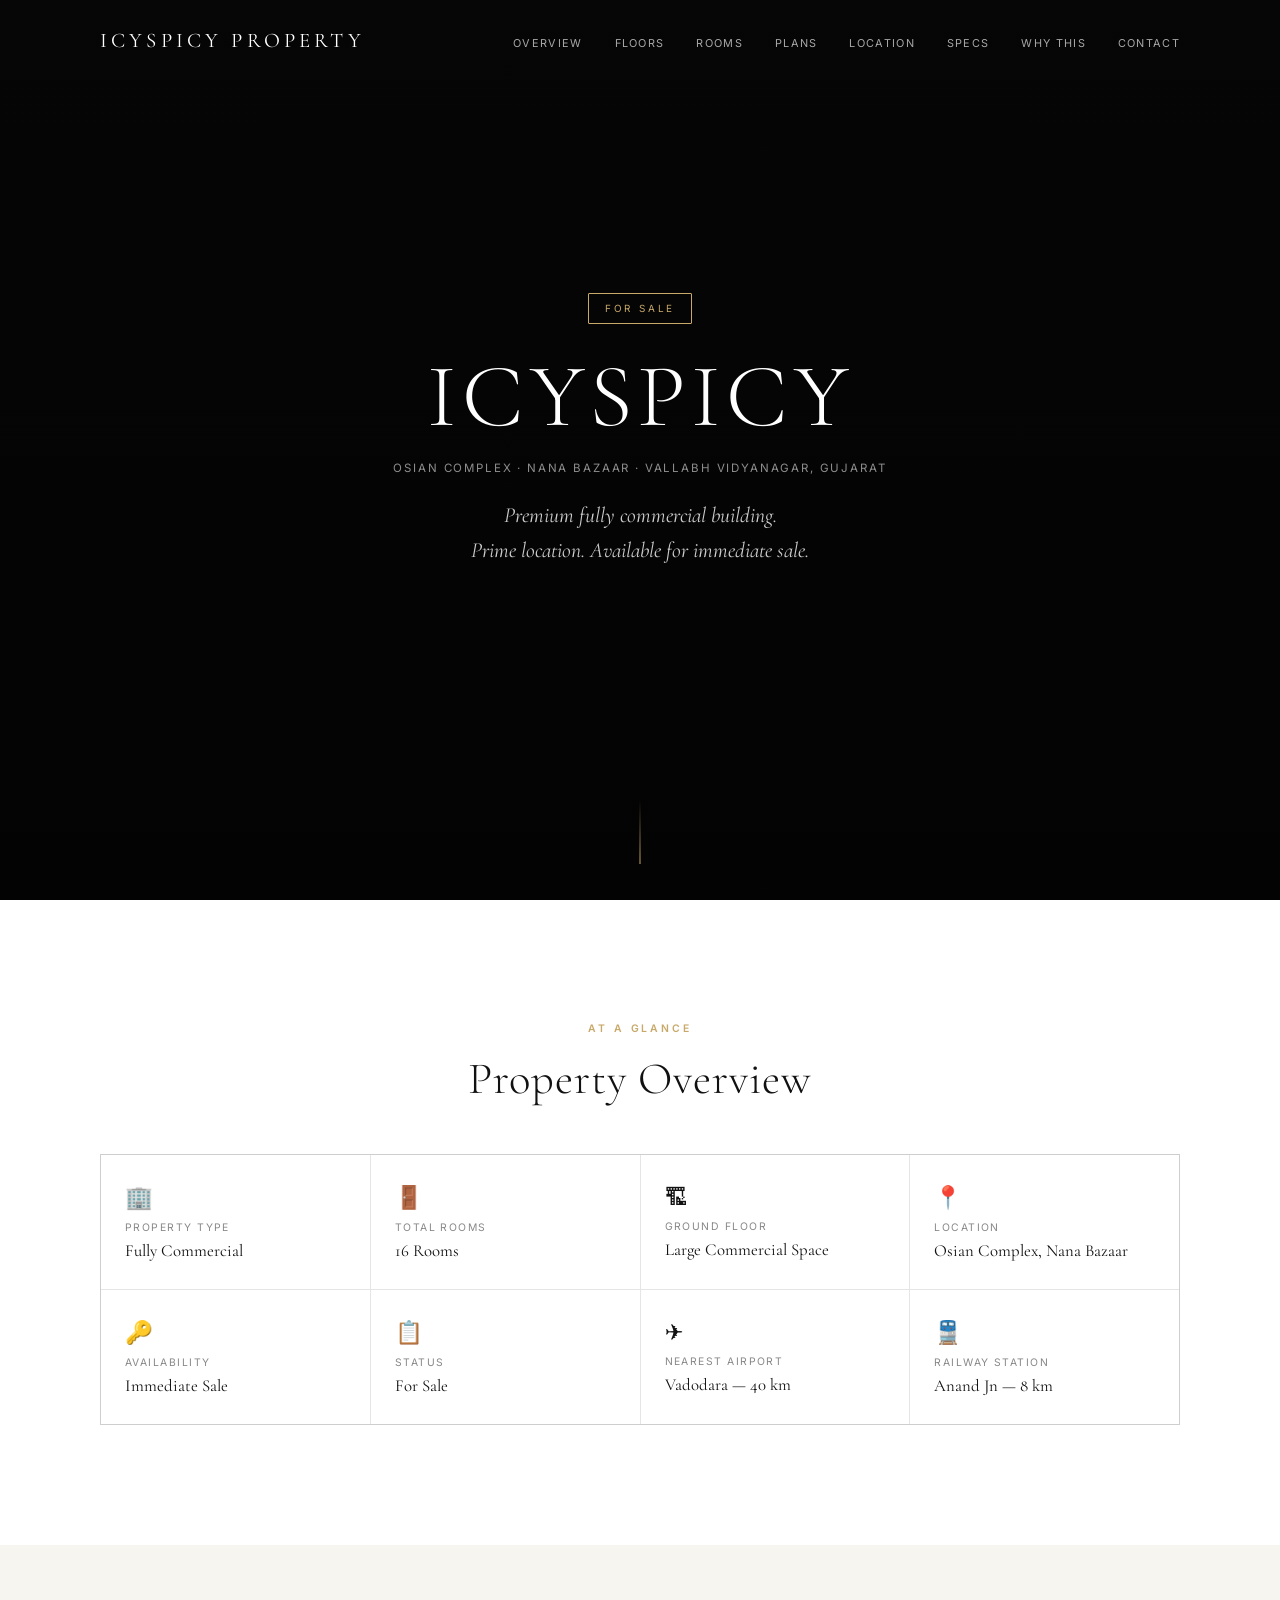
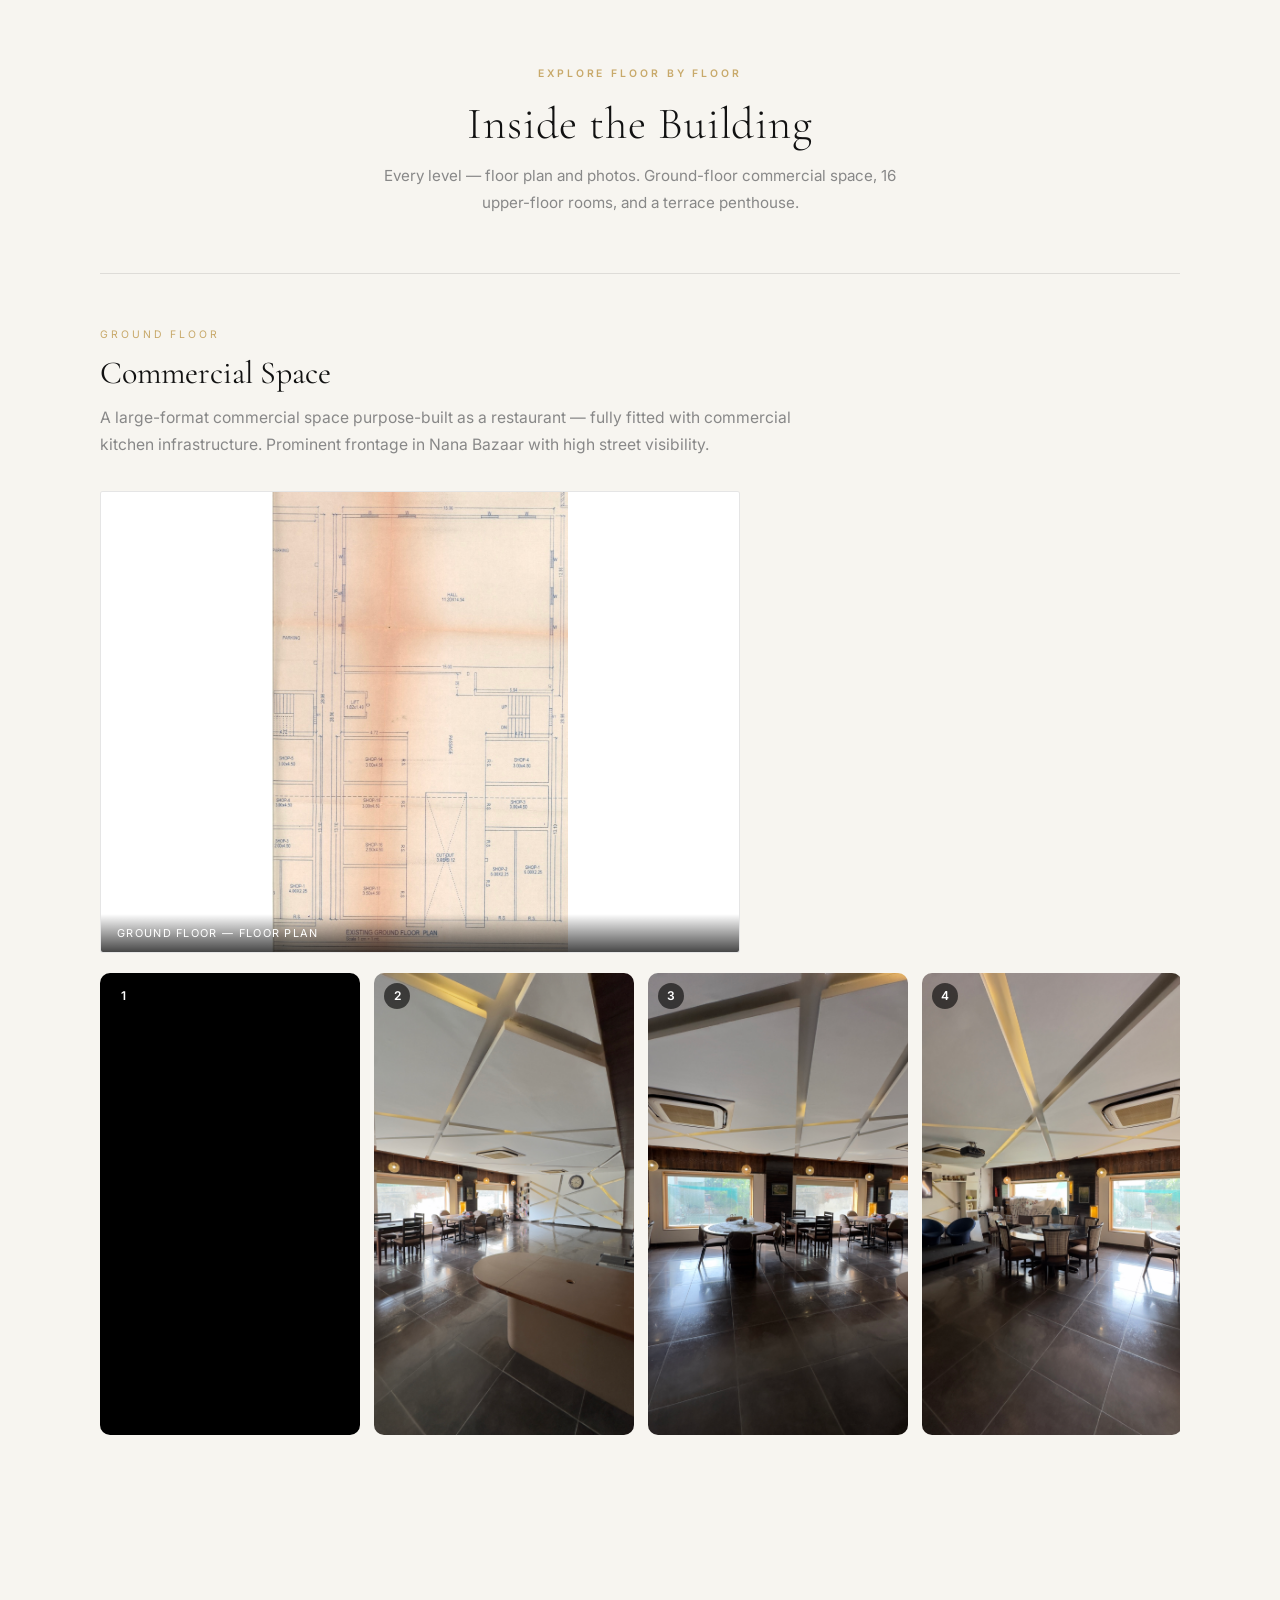
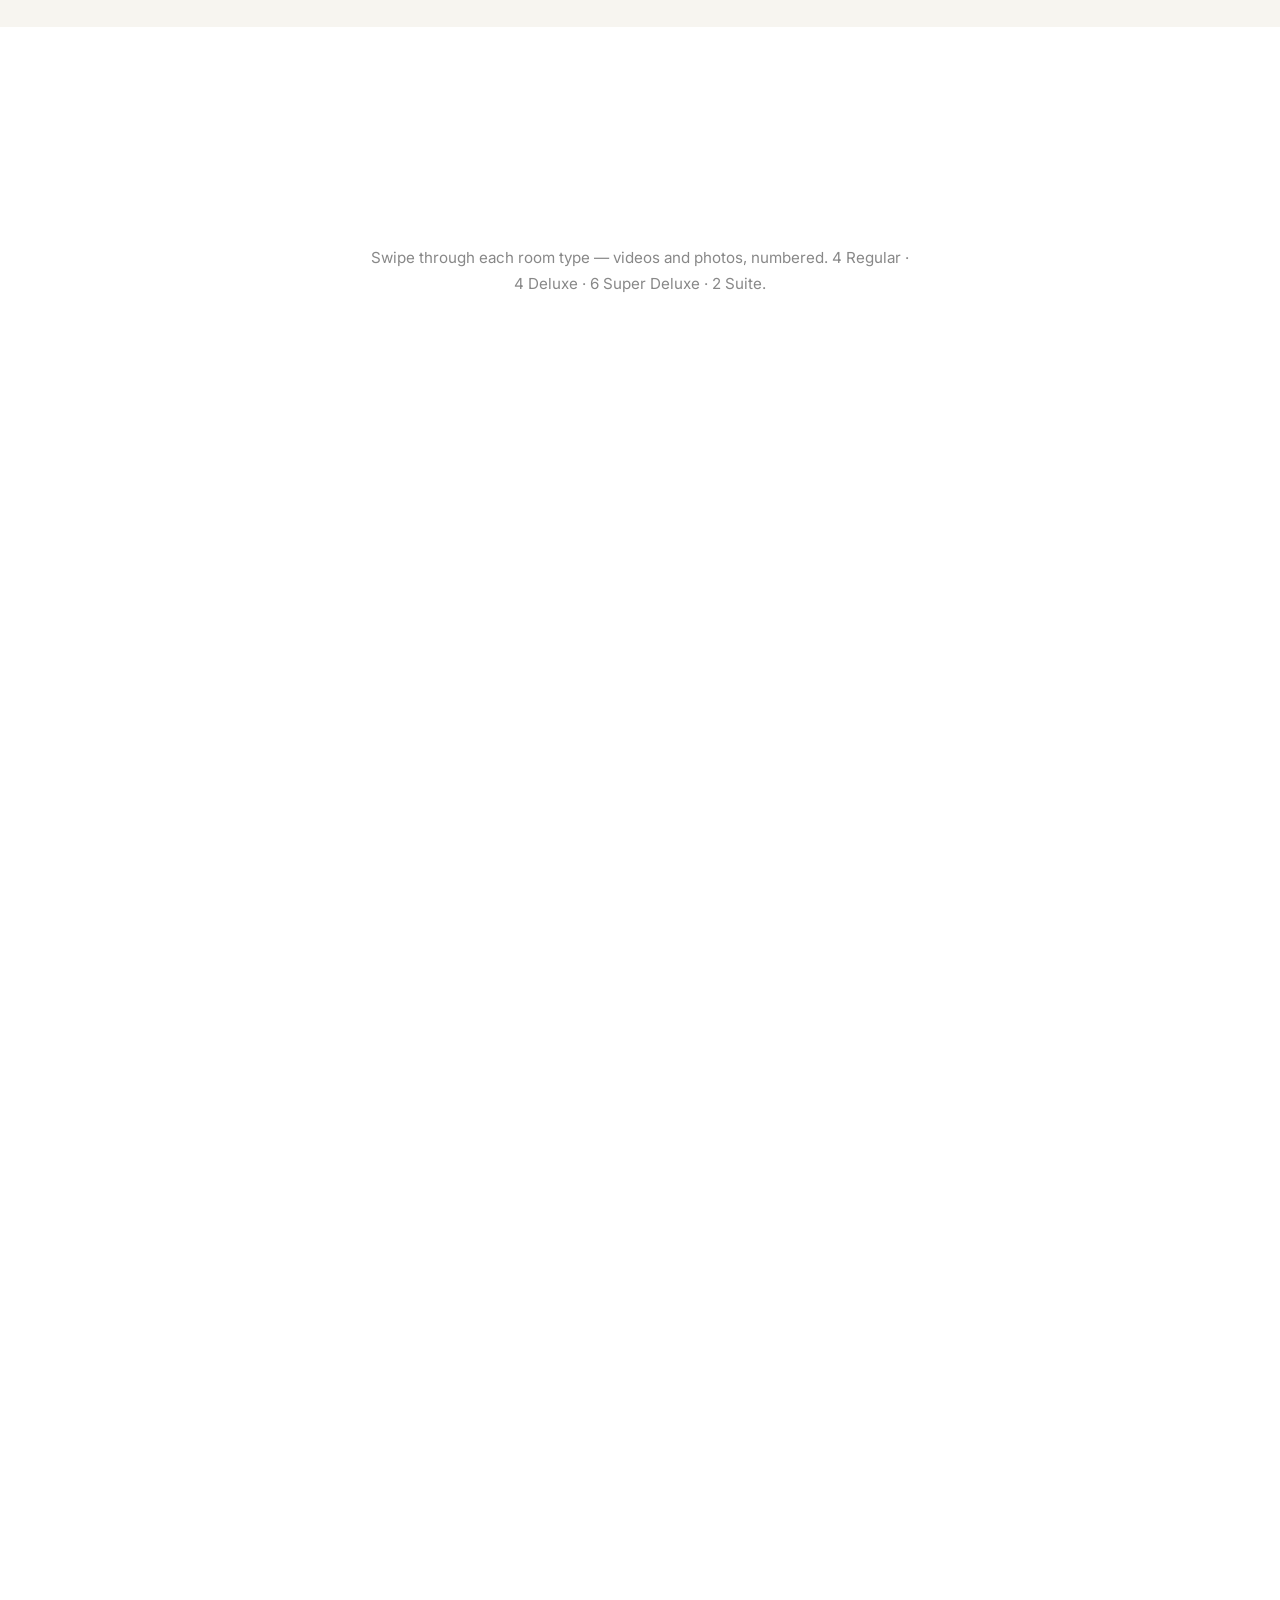
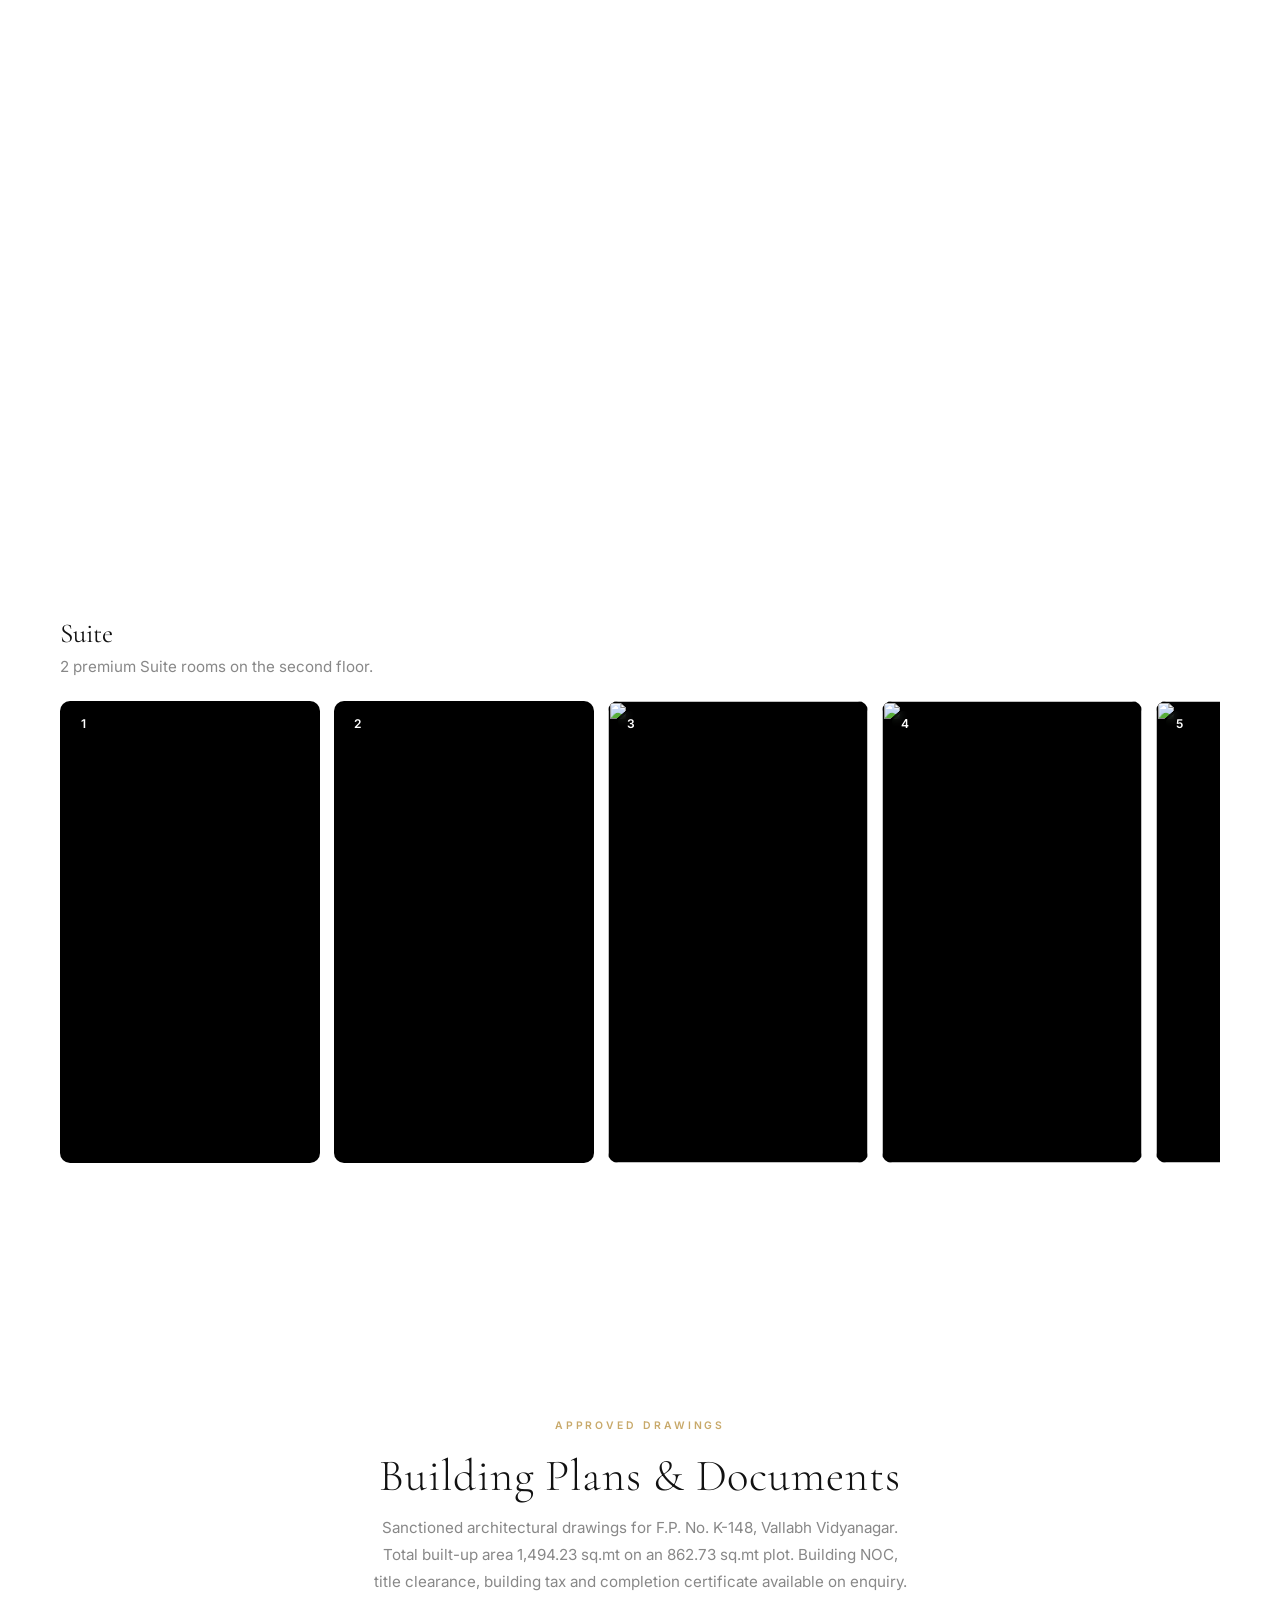
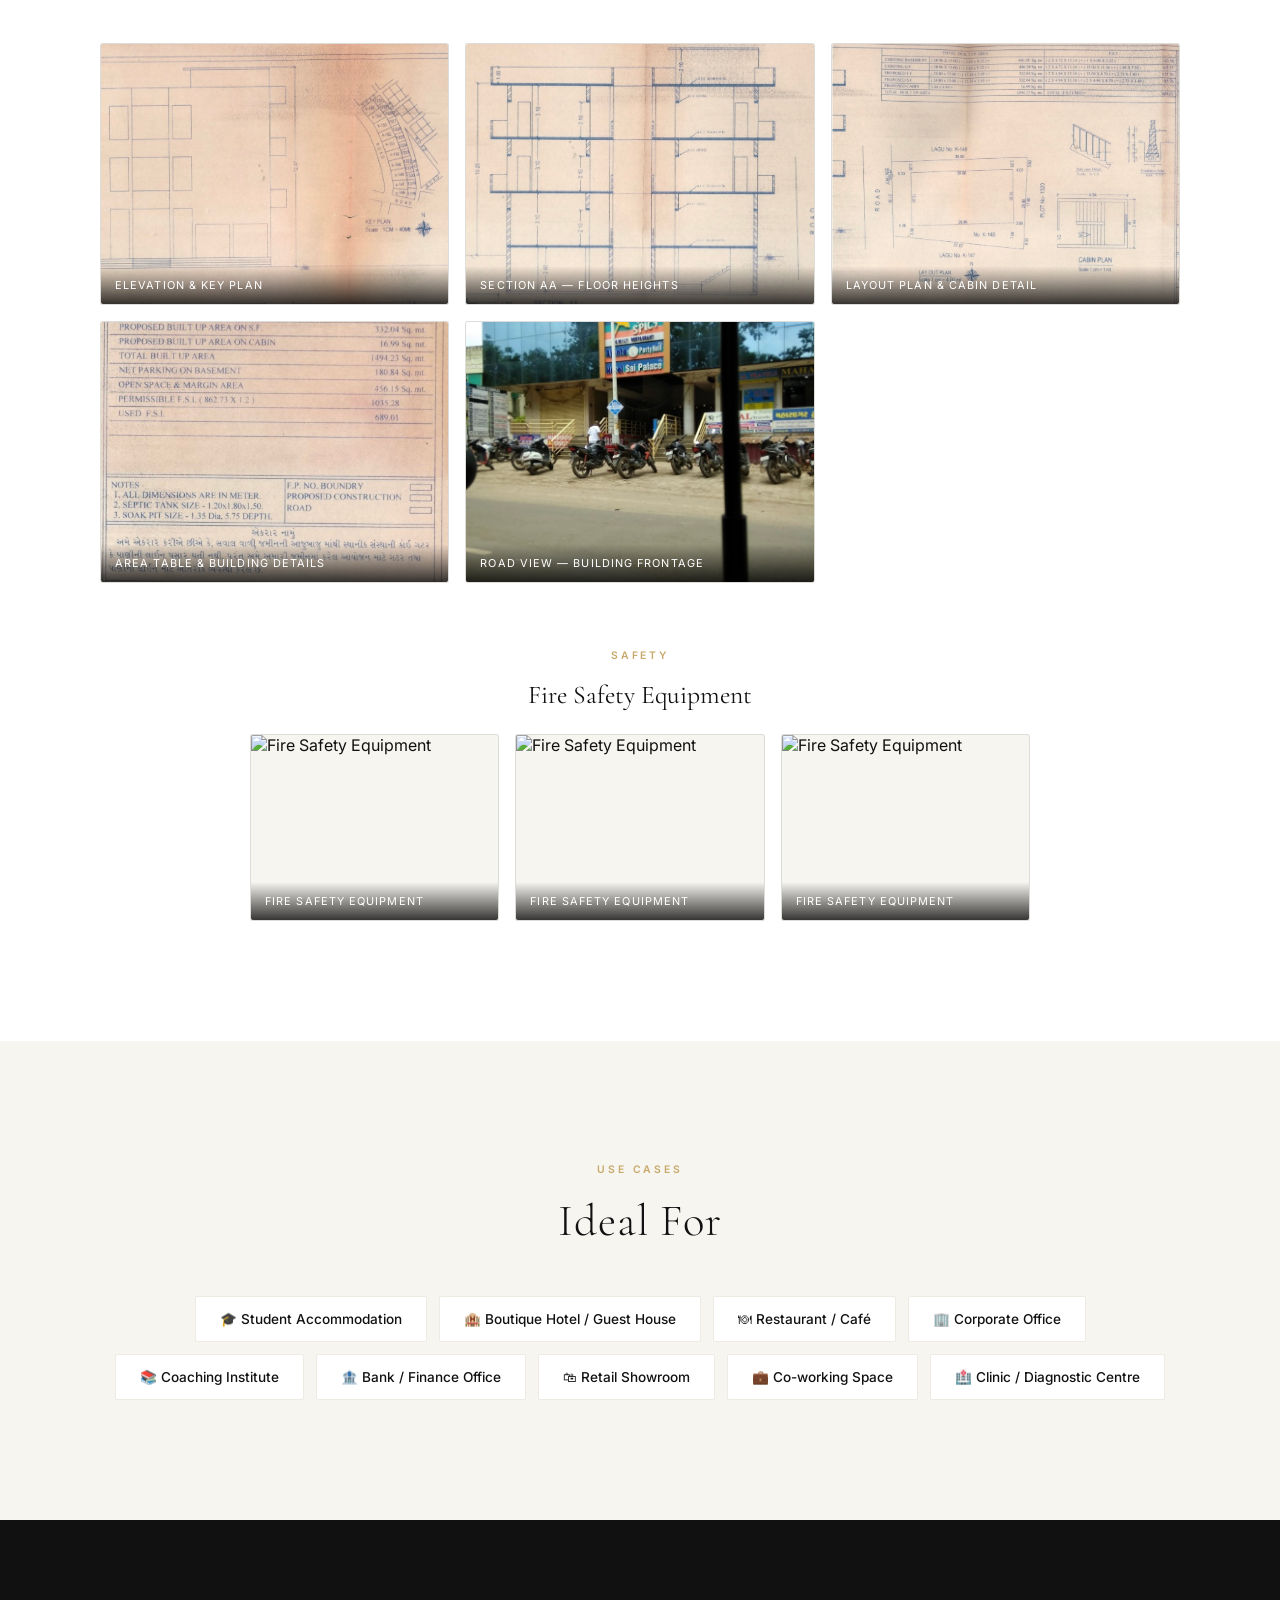
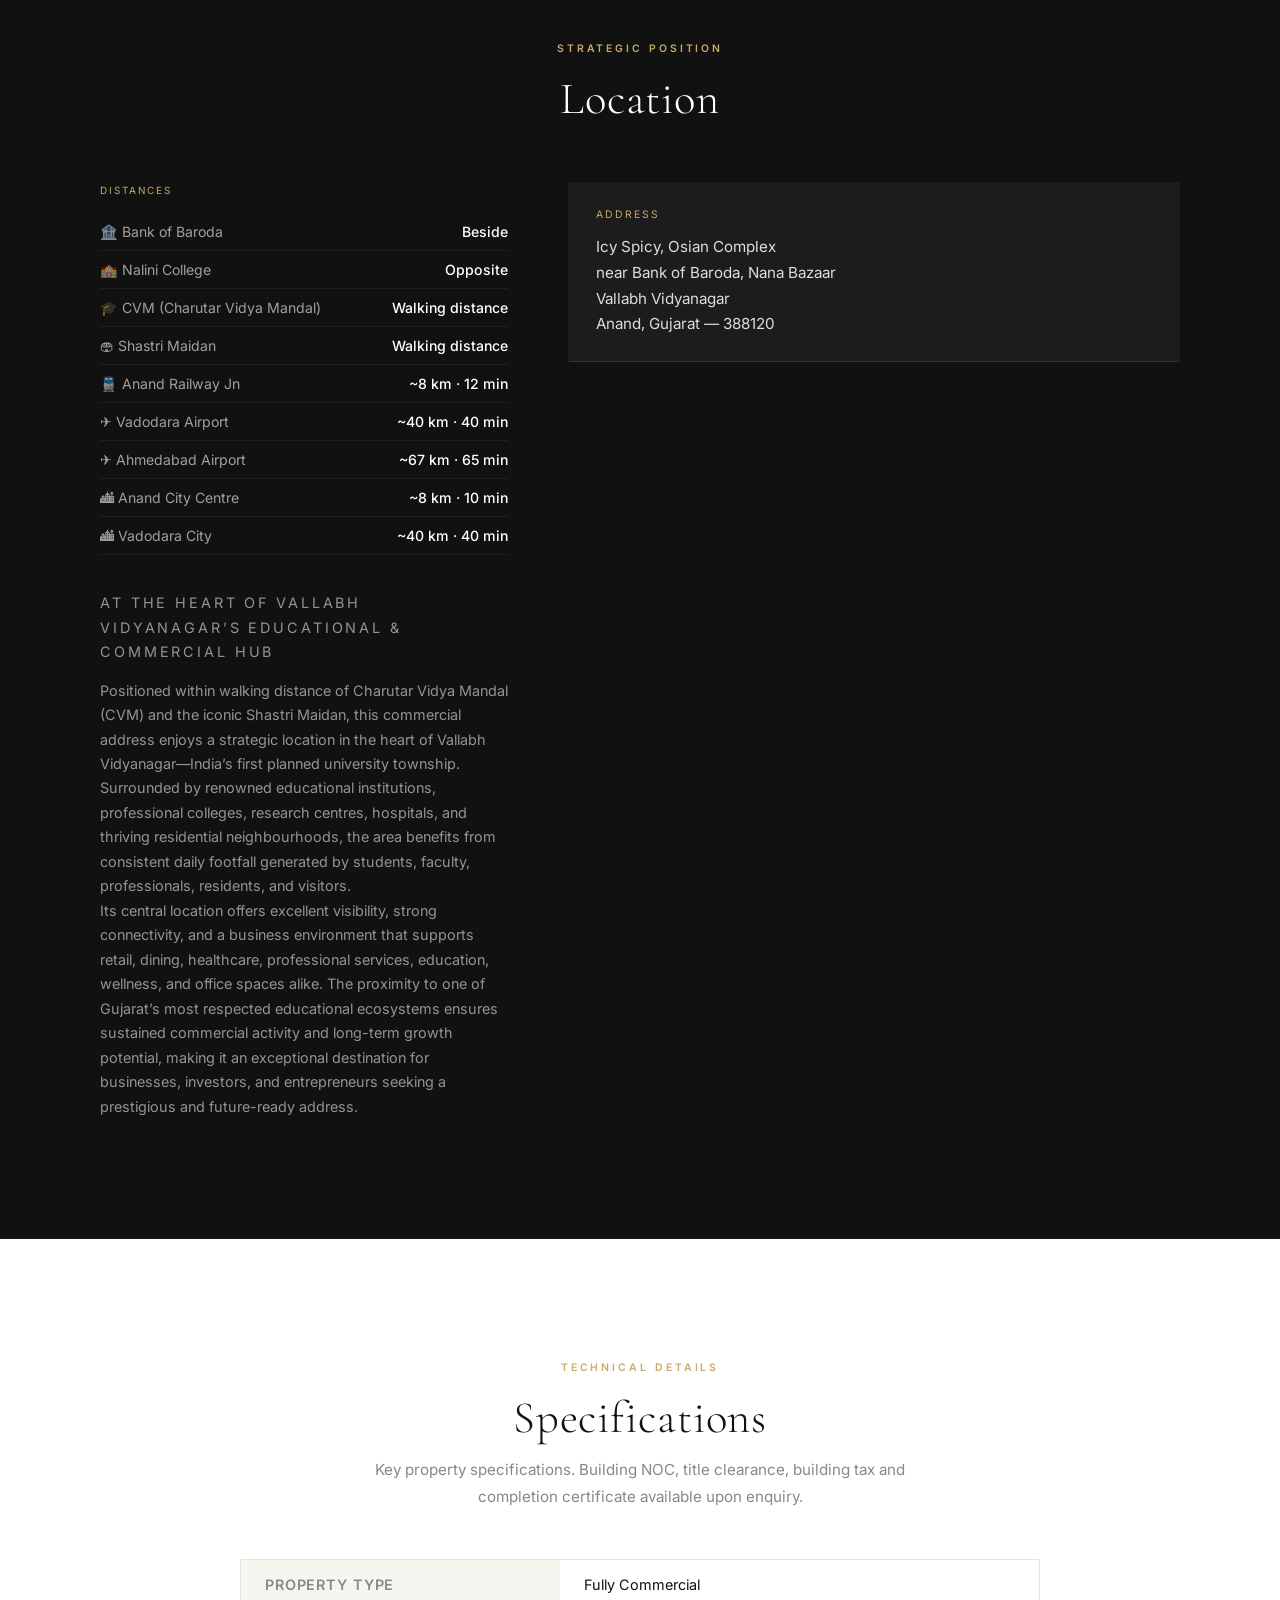
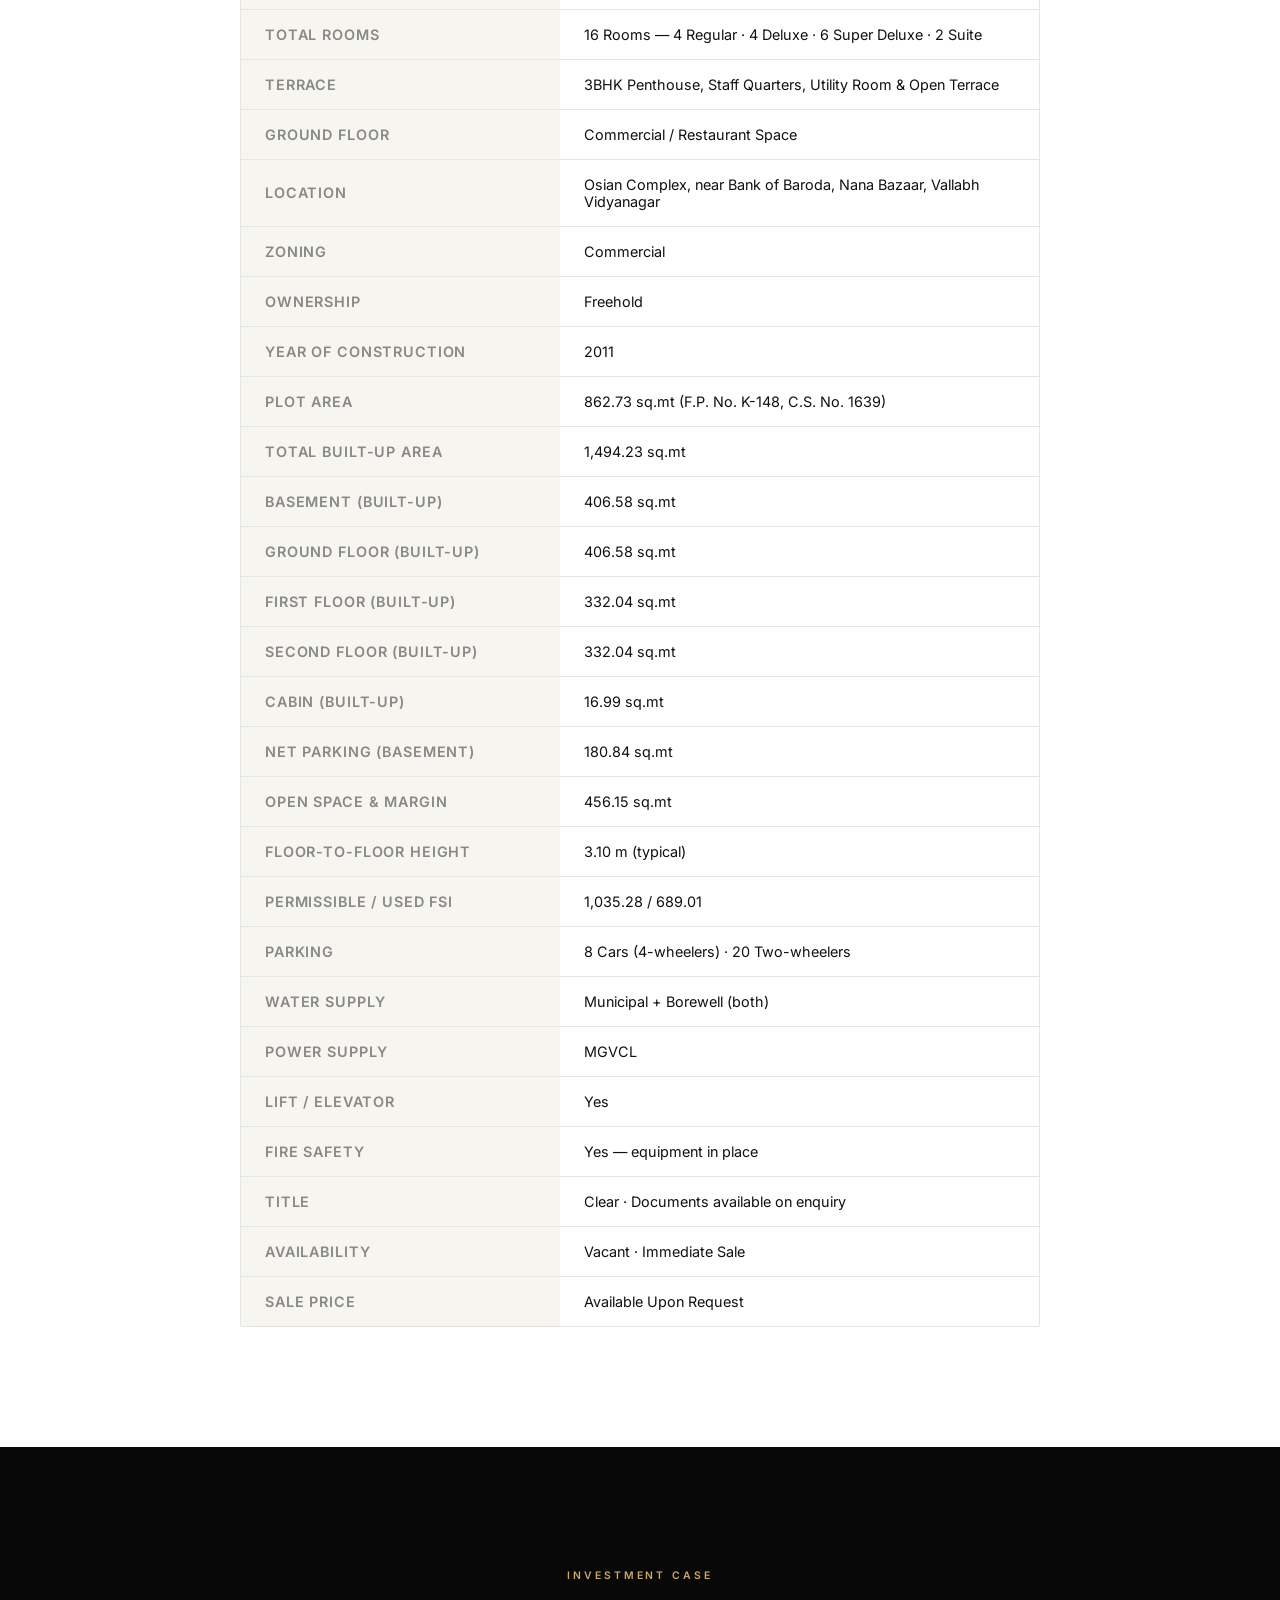
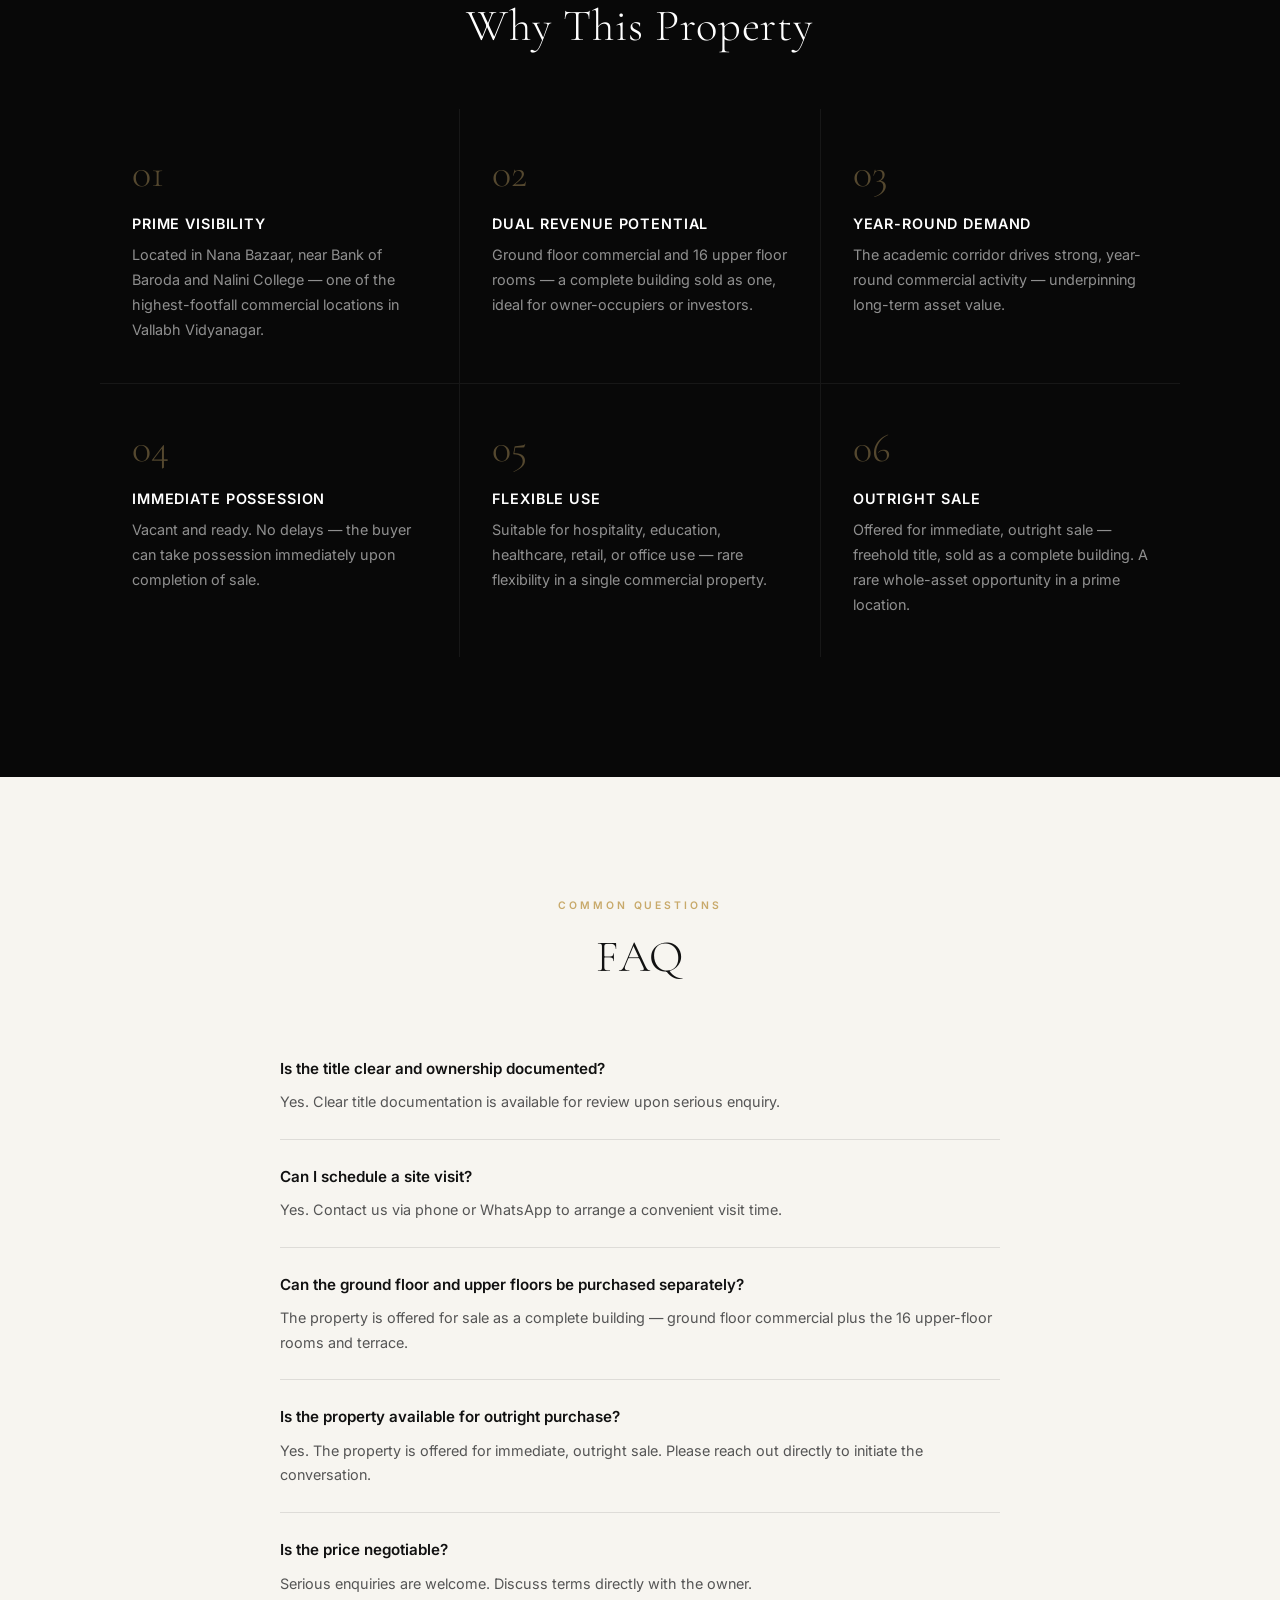
==== index.html @ 22dfd977 "Add commercial-space video to Ground Floor section" ====
<!doctype html>
<html lang="en">
<head>
  <meta charset="utf-8">
  <meta name="viewport" content="width=device-width, initial-scale=1">
  <title>ICYSPICY — Premium Commercial Property, Vallabh Vidyanagar</title>
  <meta name="description" content="Premium fully commercial property available for immediate sale. 16 rooms, ground floor commercial space. Osian Complex, Nana Bazaar, Vallabh Vidyanagar, Gujarat.">
  <link rel="preconnect" href="https://fonts.googleapis.com">
  <link href="https://fonts.googleapis.com/css2?family=Cormorant+Garamond:ital,wght@0,300;0,400;0,600;1,300;1,400&family=Inter:wght@300;400;500;600&display=swap" rel="stylesheet">
  <link rel="stylesheet" href="styles.css">
</head>
<body>

  <!-- ── NAV ──────────────────────────────────────────────── -->
  <nav id="navbar">
    <div class="nav-inner">
      <a href="#hero" class="nav-logo">ICYSPICY PROPERTY</a>
      <ul class="nav-links" id="navLinks">
        <li><a href="#facts">Overview</a></li>
        <li><a href="#floors">Floors</a></li>
        <li><a href="#rooms">Rooms</a></li>
        <li><a href="#plans">Plans</a></li>
        <li><a href="#location">Location</a></li>
        <li><a href="#specs">Specs</a></li>
        <li><a href="#why">Why This</a></li>
        <li><a href="#contact">Contact</a></li>
      </ul>
    </div>
  </nav>

  <!-- ── HERO — full screen video loop ───────────────────── -->
  <section class="hero" id="hero">
    <!-- Video background — place your compressed .mp4 files in /videos/ folder -->
    <video class="hero-video" autoplay muted loop playsinline poster="images/hero-poster.jpg">
      <source src="videos/hero-restaurant-hall.mp4" type="video/mp4">
    </video>
    <div class="hero-overlay"></div>
    <div class="hero-content">
      <p class="hero-tag">For Sale</p>
      <h1>ICYSPICY</h1>
      <p class="hero-address">Osian Complex · Nana Bazaar · Vallabh Vidyanagar, Gujarat</p>
      <p class="hero-line">Premium fully commercial building.<br>Prime location. Available for immediate sale.</p>
    </div>
    <div class="hero-scroll-hint">
      <span></span>
    </div>
  </section>

  <!-- ── QUICK FACTS ───────────────────────────────────────── -->
  <section class="section facts-section" id="facts">
    <div class="container">
      <p class="eyebrow center">At a Glance</p>
      <h2 class="center">Property Overview</h2>
      <div class="facts-grid">
        <div class="fact-card">
          <div class="fact-icon">🏢</div>
          <div class="fact-label">Property Type</div>
          <div class="fact-value">Fully Commercial</div>
        </div>
        <div class="fact-card">
          <div class="fact-icon">🚪</div>
          <div class="fact-label">Total Rooms</div>
          <div class="fact-value">16 Rooms</div>
        </div>
        <div class="fact-card">
          <div class="fact-icon">🏗</div>
          <div class="fact-label">Ground Floor</div>
          <div class="fact-value">Large Commercial Space</div>
        </div>
        <div class="fact-card">
          <div class="fact-icon">📍</div>
          <div class="fact-label">Location</div>
          <div class="fact-value">Osian Complex, Nana Bazaar</div>
        </div>
        <div class="fact-card">
          <div class="fact-icon">🔑</div>
          <div class="fact-label">Availability</div>
          <div class="fact-value">Immediate Sale</div>
        </div>
        <div class="fact-card">
          <div class="fact-icon">📋</div>
          <div class="fact-label">Status</div>
          <div class="fact-value">For Sale</div>
        </div>
        <div class="fact-card">
          <div class="fact-icon">✈️</div>
          <div class="fact-label">Nearest Airport</div>
          <div class="fact-value">Vadodara — 40 km</div>
        </div>
        <div class="fact-card">
          <div class="fact-icon">🚆</div>
          <div class="fact-label">Railway Station</div>
          <div class="fact-value">Anand Jn — 8 km</div>
        </div>
      </div>
    </div>
  </section>

  <!-- ── FLOORS ───────────────────────────────────────────── -->
  <section class="section floors-section" id="floors">
    <div class="container">
      <p class="eyebrow center">Explore Floor by Floor</p>
      <h2 class="center">Inside the Building</h2>
      <p class="section-sub center">Every level — floor plan and photos. Ground-floor commercial space, 16 upper-floor rooms, and a terrace penthouse.</p>
    </div>
    <div class="floors-wrap">
      <div class="floor-block" id="floor-ground">
        <div class="floor-head">
          <span class="floor-num">Ground Floor</span>
          <h3>Commercial Space</h3>
          <p>A large-format commercial space purpose-built as a restaurant — fully fitted with commercial kitchen infrastructure. Prominent frontage in Nana Bazaar with high street visibility.</p>
        </div>
        <figure class="floor-plan solo">
          <img src="images/ground/e-ground-floor-plan.jpg" alt="Ground Floor plan" loading="lazy">
          <figcaption>Ground Floor — Floor Plan</figcaption>
        </figure>
        <div class="rt-reel">
          <figure class="rt-slide"><video class="rt-video" muted playsinline loop preload="metadata"><source src="videos/hero-restaurant-hall.mp4" type="video/mp4"></video><span class="rt-num">1</span></figure>
          <a class="rt-slide" href="images/ground/resto-hall-2.jpg" target="_blank"><img src="images/ground/resto-hall-2.jpg" alt="" loading="lazy"><span class="rt-num">2</span></a>
          <a class="rt-slide" href="images/ground/resto-hall-3.jpg" target="_blank"><img src="images/ground/resto-hall-3.jpg" alt="" loading="lazy"><span class="rt-num">3</span></a>
          <a class="rt-slide" href="images/ground/resto-hall-4.jpg" target="_blank"><img src="images/ground/resto-hall-4.jpg" alt="" loading="lazy"><span class="rt-num">4</span></a>
          <a class="rt-slide" href="images/ground/resto-hall-5.jpg" target="_blank"><img src="images/ground/resto-hall-5.jpg" alt="" loading="lazy"><span class="rt-num">5</span></a>
          <a class="rt-slide" href="images/ground/resto-hall-6.jpg" target="_blank"><img src="images/ground/resto-hall-6.jpg" alt="" loading="lazy"><span class="rt-num">6</span></a>
          <a class="rt-slide" href="images/ground/resto-hall-7.jpg" target="_blank"><img src="images/ground/resto-hall-7.jpg" alt="" loading="lazy"><span class="rt-num">7</span></a>
          <a class="rt-slide" href="images/ground/resto-hall.jpg" target="_blank"><img src="images/ground/resto-hall.jpg" alt="" loading="lazy"><span class="rt-num">8</span></a>
        </div>
      </div>

      <div class="floor-block" id="floor-first">
        <div class="floor-head">
          <span class="floor-num">First Floor</span>
          <h3>6 Rooms + Party Hall</h3>
          <p>Six rooms — 2 Regular, 2 Deluxe, 2 Super Deluxe — plus a party hall and pantry.</p>
        </div>
        <figure class="floor-plan solo">
          <img src="images/first/prop-first-floor-plan.jpg" alt="First Floor plan" loading="lazy">
          <figcaption>First Floor — Floor Plan</figcaption>
        </figure>
        <div class="rt-reel">
          <a class="rt-slide" href="images/first/deluxe-3-1.jpg" target="_blank"><img src="images/first/deluxe-3-1.jpg" alt="" loading="lazy"><span class="rt-num">1</span></a>
          <a class="rt-slide" href="images/first/deluxe-3-2.jpg" target="_blank"><img src="images/first/deluxe-3-2.jpg" alt="" loading="lazy"><span class="rt-num">2</span></a>
          <a class="rt-slide" href="images/first/deluxe-3-3.jpg" target="_blank"><img src="images/first/deluxe-3-3.jpg" alt="" loading="lazy"><span class="rt-num">3</span></a>
          <a class="rt-slide" href="images/first/img-0553.jpg" target="_blank"><img src="images/first/img-0553.jpg" alt="" loading="lazy"><span class="rt-num">4</span></a>
          <a class="rt-slide" href="images/first/normal-3-1.jpg" target="_blank"><img src="images/first/normal-3-1.jpg" alt="" loading="lazy"><span class="rt-num">5</span></a>
          <a class="rt-slide" href="images/first/normal-3-2.jpg" target="_blank"><img src="images/first/normal-3-2.jpg" alt="" loading="lazy"><span class="rt-num">6</span></a>
          <a class="rt-slide" href="images/first/party-hall-2.jpg" target="_blank"><img src="images/first/party-hall-2.jpg" alt="" loading="lazy"><span class="rt-num">7</span></a>
          <a class="rt-slide" href="images/first/party-hall-3.jpg" target="_blank"><img src="images/first/party-hall-3.jpg" alt="" loading="lazy"><span class="rt-num">8</span></a>
          <a class="rt-slide" href="images/first/party-hall-4.jpg" target="_blank"><img src="images/first/party-hall-4.jpg" alt="" loading="lazy"><span class="rt-num">9</span></a>
          <a class="rt-slide" href="images/first/party-hall-5.jpg" target="_blank"><img src="images/first/party-hall-5.jpg" alt="" loading="lazy"><span class="rt-num">10</span></a>
          <a class="rt-slide" href="images/first/party-hall-6.jpg" target="_blank"><img src="images/first/party-hall-6.jpg" alt="" loading="lazy"><span class="rt-num">11</span></a>
          <a class="rt-slide" href="images/first/party-hall.jpg" target="_blank"><img src="images/first/party-hall.jpg" alt="" loading="lazy"><span class="rt-num">12</span></a>
          <a class="rt-slide" href="images/first/stairs.jpg" target="_blank"><img src="images/first/stairs.jpg" alt="" loading="lazy"><span class="rt-num">13</span></a>
          <a class="rt-slide" href="images/first/super-deluxe-6-1.jpg" target="_blank"><img src="images/first/super-deluxe-6-1.jpg" alt="" loading="lazy"><span class="rt-num">14</span></a>
          <a class="rt-slide" href="images/first/super-deluxe-6-2.jpg" target="_blank"><img src="images/first/super-deluxe-6-2.jpg" alt="" loading="lazy"><span class="rt-num">15</span></a>
        </div>
      </div>

      <div class="floor-block" id="floor-second">
        <div class="floor-head">
          <span class="floor-num">Second Floor</span>
          <h3>10 Rooms</h3>
          <p>Ten rooms — 2 Suite, 2 Regular, 2 Deluxe, 4 Super Deluxe — the premium upper-floor inventory.</p>
        </div>
        <figure class="floor-plan solo">
          <img src="images/second/p-second-floor-plan.jpg" alt="Second Floor plan" loading="lazy">
          <figcaption>Second Floor — Floor Plan</figcaption>
        </figure>
        <div class="rt-reel">
          <a class="rt-slide" href="images/second/deluxe-1-1.jpg" target="_blank"><img src="images/second/deluxe-1-1.jpg" alt="" loading="lazy"><span class="rt-num">1</span></a>
          <a class="rt-slide" href="images/second/deluxe-1-2.jpg" target="_blank"><img src="images/second/deluxe-1-2.jpg" alt="" loading="lazy"><span class="rt-num">2</span></a>
          <a class="rt-slide" href="images/second/deluxe-2-1.jpg" target="_blank"><img src="images/second/deluxe-2-1.jpg" alt="" loading="lazy"><span class="rt-num">3</span></a>
          <a class="rt-slide" href="images/second/deluxe-2-2.jpg" target="_blank"><img src="images/second/deluxe-2-2.jpg" alt="" loading="lazy"><span class="rt-num">4</span></a>
          <a class="rt-slide" href="images/second/halls.jpg" target="_blank"><img src="images/second/halls.jpg" alt="" loading="lazy"><span class="rt-num">5</span></a>
          <a class="rt-slide" href="images/second/normal-1-1.jpg" target="_blank"><img src="images/second/normal-1-1.jpg" alt="" loading="lazy"><span class="rt-num">6</span></a>
          <a class="rt-slide" href="images/second/normal-2-1.jpg" target="_blank"><img src="images/second/normal-2-1.jpg" alt="" loading="lazy"><span class="rt-num">7</span></a>
          <a class="rt-slide" href="images/second/suite-room-1-1.jpg" target="_blank"><img src="images/second/suite-room-1-1.jpg" alt="" loading="lazy"><span class="rt-num">8</span></a>
          <a class="rt-slide" href="images/second/suite-room-1-2.jpg" target="_blank"><img src="images/second/suite-room-1-2.jpg" alt="" loading="lazy"><span class="rt-num">9</span></a>
          <a class="rt-slide" href="images/second/suite-room-1-3.jpg" target="_blank"><img src="images/second/suite-room-1-3.jpg" alt="" loading="lazy"><span class="rt-num">10</span></a>
          <a class="rt-slide" href="images/second/suite-room-1-4.jpg" target="_blank"><img src="images/second/suite-room-1-4.jpg" alt="" loading="lazy"><span class="rt-num">11</span></a>
          <a class="rt-slide" href="images/second/suite-room-1-5.jpg" target="_blank"><img src="images/second/suite-room-1-5.jpg" alt="" loading="lazy"><span class="rt-num">12</span></a>
          <a class="rt-slide" href="images/second/suite-room-1.jpg" target="_blank"><img src="images/second/suite-room-1.jpg" alt="" loading="lazy"><span class="rt-num">13</span></a>
          <a class="rt-slide" href="images/second/suite-room-2-1.jpg" target="_blank"><img src="images/second/suite-room-2-1.jpg" alt="" loading="lazy"><span class="rt-num">14</span></a>
          <a class="rt-slide" href="images/second/suite-room-2-2.jpg" target="_blank"><img src="images/second/suite-room-2-2.jpg" alt="" loading="lazy"><span class="rt-num">15</span></a>
          <a class="rt-slide" href="images/second/suite-room-2.jpg" target="_blank"><img src="images/second/suite-room-2.jpg" alt="" loading="lazy"><span class="rt-num">16</span></a>
          <a class="rt-slide" href="images/second/super-deluxe-1-1.jpg" target="_blank"><img src="images/second/super-deluxe-1-1.jpg" alt="" loading="lazy"><span class="rt-num">17</span></a>
          <a class="rt-slide" href="images/second/super-deluxe-2-1.jpg" target="_blank"><img src="images/second/super-deluxe-2-1.jpg" alt="" loading="lazy"><span class="rt-num">18</span></a>
          <a class="rt-slide" href="images/second/super-deluxe-3-1.jpg" target="_blank"><img src="images/second/super-deluxe-3-1.jpg" alt="" loading="lazy"><span class="rt-num">19</span></a>
          <a class="rt-slide" href="images/second/super-deluxe-3-2.jpg" target="_blank"><img src="images/second/super-deluxe-3-2.jpg" alt="" loading="lazy"><span class="rt-num">20</span></a>
          <a class="rt-slide" href="images/second/super-deluxe-3-3.jpg" target="_blank"><img src="images/second/super-deluxe-3-3.jpg" alt="" loading="lazy"><span class="rt-num">21</span></a>
          <a class="rt-slide" href="images/second/super-deluxe-4-1.jpg" target="_blank"><img src="images/second/super-deluxe-4-1.jpg" alt="" loading="lazy"><span class="rt-num">22</span></a>
          <a class="rt-slide" href="images/second/super-deluxe-4-2.jpg" target="_blank"><img src="images/second/super-deluxe-4-2.jpg" alt="" loading="lazy"><span class="rt-num">23</span></a>
        </div>
      </div>

      <div class="floor-block" id="floor-basement">
        <div class="floor-head">
          <span class="floor-num">Basement</span>
          <h3>Storage & Utility</h3>
          <p>Lower-level space suitable for storage, utility, or parking support.</p>
        </div>
        <figure class="floor-plan solo">
          <img src="images/basement/existing-basement-plan.jpg" alt="Basement plan" loading="lazy">
          <figcaption>Basement — Floor Plan</figcaption>
        </figure>

      </div>
    </div>
  </section>

<!-- ── ROOM TYPES ─────────────────────────────────────────── -->
  <section class="section roomtypes-section" id="rooms">
    <div class="container">
      <p class="eyebrow center">Room Types</p>
      <h2 class="center">16 Rooms · Four Categories</h2>
      <p class="section-sub center">Swipe through each room type — videos and photos, numbered. 4 Regular · 4 Deluxe · 6 Super Deluxe · 2 Suite.</p>
    </div>
    <div class="roomtypes-wrap">
      <div class="rt-block" id="rt-regular">
        <div class="rt-head">
          <h3>Regular</h3>
          <p>4 Regular rooms across the first and second floors.</p>
        </div>
        <div class="rt-reel">
          <figure class="rt-slide">
            <video class="rt-video" muted playsinline loop preload="metadata">
              <source src="videos/regular-1.mp4" type="video/mp4">
            </video>
            <span class="rt-num">1</span>
          </figure>
          <figure class="rt-slide">
            <video class="rt-video" muted playsinline loop preload="metadata">
              <source src="videos/regular-2.mp4" type="video/mp4">
            </video>
            <span class="rt-num">2</span>
          </figure>
          <figure class="rt-slide">
            <video class="rt-video" muted playsinline loop preload="metadata">
              <source src="videos/regular-3.mp4" type="video/mp4">
            </video>
            <span class="rt-num">3</span>
          </figure>
          <a class="rt-slide" href="images/second/normal-1-1.jpg" target="_blank">
            <img src="images/second/normal-1-1.jpg" alt="" loading="lazy">
            <span class="rt-num">4</span>
          </a>
          <a class="rt-slide" href="images/second/normal-2-1.jpg" target="_blank">
            <img src="images/second/normal-2-1.jpg" alt="" loading="lazy">
            <span class="rt-num">5</span>
          </a>
          <a class="rt-slide" href="images/first/normal-3-1.jpg" target="_blank">
            <img src="images/first/normal-3-1.jpg" alt="" loading="lazy">
            <span class="rt-num">6</span>
          </a>
          <a class="rt-slide" href="images/first/normal-3-2.jpg" target="_blank">
            <img src="images/first/normal-3-2.jpg" alt="" loading="lazy">
            <span class="rt-num">7</span>
          </a>
        </div>
      </div>

      <div class="rt-block" id="rt-deluxe">
        <div class="rt-head">
          <h3>Deluxe</h3>
          <p>4 Deluxe rooms with upgraded finishes.</p>
        </div>
        <div class="rt-reel">
          <figure class="rt-slide">
            <video class="rt-video" muted playsinline loop preload="metadata">
              <source src="videos/deluxe-1.mp4" type="video/mp4">
            </video>
            <span class="rt-num">1</span>
          </figure>
          <figure class="rt-slide">
            <video class="rt-video" muted playsinline loop preload="metadata">
              <source src="videos/deluxe-2.mp4" type="video/mp4">
            </video>
            <span class="rt-num">2</span>
          </figure>
          <figure class="rt-slide">
            <video class="rt-video" muted playsinline loop preload="metadata">
              <source src="videos/deluxe-3.mp4" type="video/mp4">
            </video>
            <span class="rt-num">3</span>
          </figure>
          <a class="rt-slide" href="images/second/deluxe-1-1.jpg" target="_blank">
            <img src="images/second/deluxe-1-1.jpg" alt="" loading="lazy">
            <span class="rt-num">4</span>
          </a>
          <a class="rt-slide" href="images/second/deluxe-1-2.jpg" target="_blank">
            <img src="images/second/deluxe-1-2.jpg" alt="" loading="lazy">
            <span class="rt-num">5</span>
          </a>
          <a class="rt-slide" href="images/second/deluxe-2-1.jpg" target="_blank">
            <img src="images/second/deluxe-2-1.jpg" alt="" loading="lazy">
            <span class="rt-num">6</span>
          </a>
          <a class="rt-slide" href="images/second/deluxe-2-2.jpg" target="_blank">
            <img src="images/second/deluxe-2-2.jpg" alt="" loading="lazy">
            <span class="rt-num">7</span>
          </a>
          <a class="rt-slide" href="images/first/deluxe-3-1.jpg" target="_blank">
            <img src="images/first/deluxe-3-1.jpg" alt="" loading="lazy">
            <span class="rt-num">8</span>
          </a>
          <a class="rt-slide" href="images/first/deluxe-3-2.jpg" target="_blank">
            <img src="images/first/deluxe-3-2.jpg" alt="" loading="lazy">
            <span class="rt-num">9</span>
          </a>
          <a class="rt-slide" href="images/first/deluxe-3-3.jpg" target="_blank">
            <img src="images/first/deluxe-3-3.jpg" alt="" loading="lazy">
            <span class="rt-num">10</span>
          </a>
        </div>
      </div>

      <div class="rt-block" id="rt-super-deluxe">
        <div class="rt-head">
          <h3>Super Deluxe</h3>
          <p>6 Super Deluxe rooms — the largest standard category.</p>
        </div>
        <div class="rt-reel">
          <figure class="rt-slide">
            <video class="rt-video" muted playsinline loop preload="metadata">
              <source src="videos/super-deluxe-1.mp4" type="video/mp4">
            </video>
            <span class="rt-num">1</span>
          </figure>
          <figure class="rt-slide">
            <video class="rt-video" muted playsinline loop preload="metadata">
              <source src="videos/super-deluxe-2.mp4" type="video/mp4">
            </video>
            <span class="rt-num">2</span>
          </figure>
          <figure class="rt-slide">
            <video class="rt-video" muted playsinline loop preload="metadata">
              <source src="videos/super-deluxe-3.mp4" type="video/mp4">
            </video>
            <span class="rt-num">3</span>
          </figure>
          <figure class="rt-slide">
            <video class="rt-video" muted playsinline loop preload="metadata">
              <source src="videos/super-deluxe-4.mp4" type="video/mp4">
            </video>
            <span class="rt-num">4</span>
          </figure>
          <figure class="rt-slide">
            <video class="rt-video" muted playsinline loop preload="metadata">
              <source src="videos/super-deluxe-5.mp4" type="video/mp4">
            </video>
            <span class="rt-num">5</span>
          </figure>
          <a class="rt-slide" href="images/second/super-deluxe-1-1.jpg" target="_blank">
            <img src="images/second/super-deluxe-1-1.jpg" alt="" loading="lazy">
            <span class="rt-num">6</span>
          </a>
          <a class="rt-slide" href="images/second/super-deluxe-2-1.jpg" target="_blank">
            <img src="images/second/super-deluxe-2-1.jpg" alt="" loading="lazy">
            <span class="rt-num">7</span>
          </a>
          <a class="rt-slide" href="images/second/super-deluxe-3-1.jpg" target="_blank">
            <img src="images/second/super-deluxe-3-1.jpg" alt="" loading="lazy">
            <span class="rt-num">8</span>
          </a>
          <a class="rt-slide" href="images/second/super-deluxe-3-2.jpg" target="_blank">
            <img src="images/second/super-deluxe-3-2.jpg" alt="" loading="lazy">
            <span class="rt-num">9</span>
          </a>
          <a class="rt-slide" href="images/second/super-deluxe-3-3.jpg" target="_blank">
            <img src="images/second/super-deluxe-3-3.jpg" alt="" loading="lazy">
            <span class="rt-num">10</span>
          </a>
          <a class="rt-slide" href="images/second/super-deluxe-4-1.jpg" target="_blank">
            <img src="images/second/super-deluxe-4-1.jpg" alt="" loading="lazy">
            <span class="rt-num">11</span>
          </a>
          <a class="rt-slide" href="images/second/super-deluxe-4-2.jpg" target="_blank">
            <img src="images/second/super-deluxe-4-2.jpg" alt="" loading="lazy">
            <span class="rt-num">12</span>
          </a>
          <a class="rt-slide" href="images/first/super-deluxe-6-1.jpg" target="_blank">
            <img src="images/first/super-deluxe-6-1.jpg" alt="" loading="lazy">
            <span class="rt-num">13</span>
          </a>
          <a class="rt-slide" href="images/first/super-deluxe-6-2.jpg" target="_blank">
            <img src="images/first/super-deluxe-6-2.jpg" alt="" loading="lazy">
            <span class="rt-num">14</span>
          </a>
        </div>
      </div>

      <div class="rt-block" id="rt-suite">
        <div class="rt-head">
          <h3>Suite</h3>
          <p>2 premium Suite rooms on the second floor.</p>
        </div>
        <div class="rt-reel">
          <figure class="rt-slide">
            <video class="rt-video" muted playsinline loop preload="metadata">
              <source src="videos/suite-1.mp4" type="video/mp4">
            </video>
            <span class="rt-num">1</span>
          </figure>
          <figure class="rt-slide">
            <video class="rt-video" muted playsinline loop preload="metadata">
              <source src="videos/suite-2.mp4" type="video/mp4">
            </video>
            <span class="rt-num">2</span>
          </figure>
          <a class="rt-slide" href="images/second/suite-room-1.jpg" target="_blank">
            <img src="images/second/suite-room-1.jpg" alt="" loading="lazy">
            <span class="rt-num">3</span>
          </a>
          <a class="rt-slide" href="images/second/suite-room-1-1.jpg" target="_blank">
            <img src="images/second/suite-room-1-1.jpg" alt="" loading="lazy">
            <span class="rt-num">4</span>
          </a>
          <a class="rt-slide" href="images/second/suite-room-1-2.jpg" target="_blank">
            <img src="images/second/suite-room-1-2.jpg" alt="" loading="lazy">
            <span class="rt-num">5</span>
          </a>
          <a class="rt-slide" href="images/second/suite-room-1-3.jpg" target="_blank">
            <img src="images/second/suite-room-1-3.jpg" alt="" loading="lazy">
            <span class="rt-num">6</span>
          </a>
          <a class="rt-slide" href="images/second/suite-room-1-4.jpg" target="_blank">
            <img src="images/second/suite-room-1-4.jpg" alt="" loading="lazy">
            <span class="rt-num">7</span>
          </a>
          <a class="rt-slide" href="images/second/suite-room-1-5.jpg" target="_blank">
            <img src="images/second/suite-room-1-5.jpg" alt="" loading="lazy">
            <span class="rt-num">8</span>
          </a>
          <a class="rt-slide" href="images/second/suite-room-2.jpg" target="_blank">
            <img src="images/second/suite-room-2.jpg" alt="" loading="lazy">
            <span class="rt-num">9</span>
          </a>
          <a class="rt-slide" href="images/second/suite-room-2-1.jpg" target="_blank">
            <img src="images/second/suite-room-2-1.jpg" alt="" loading="lazy">
            <span class="rt-num">10</span>
          </a>
          <a class="rt-slide" href="images/second/suite-room-2-2.jpg" target="_blank">
            <img src="images/second/suite-room-2-2.jpg" alt="" loading="lazy">
            <span class="rt-num">11</span>
          </a>
        </div>
      </div>
    </div>
  </section>

  <!-- ── BUILDING PLANS ──────────────────────────── -->
  <section class="section plans-section" id="plans">
    <div class="container">
      <p class="eyebrow center">Approved Drawings</p>
      <h2 class="center">Building Plans &amp; Documents</h2>
      <p class="section-sub center">Sanctioned architectural drawings for F.P. No. K-148, Vallabh Vidyanagar. Total built-up area 1,494.23 sq.mt on an 862.73 sq.mt plot. Building NOC, title clearance, building tax and completion certificate available on enquiry.</p>
      <div class="plans-grid">
        <a class="plan-card" href="images/building/elevation-and-key-plan.jpg" target="_blank">
          <img src="images/building/elevation-and-key-plan.jpg" alt="Elevation & Key Plan" loading="lazy">
          <span class="plan-cap">Elevation & Key Plan</span>
        </a>
        <a class="plan-card" href="images/building/section-aa.jpg" target="_blank">
          <img src="images/building/section-aa.jpg" alt="Section AA — Floor Heights" loading="lazy">
          <span class="plan-cap">Section AA — Floor Heights</span>
        </a>
        <a class="plan-card" href="images/building/layout-and-cabin.jpg" target="_blank">
          <img src="images/building/layout-and-cabin.jpg" alt="Layout Plan & Cabin Detail" loading="lazy">
          <span class="plan-cap">Layout Plan & Cabin Detail</span>
        </a>
        <a class="plan-card" href="images/building/building-details.jpg" target="_blank">
          <img src="images/building/building-details.jpg" alt="Area Table & Building Details" loading="lazy">
          <span class="plan-cap">Area Table & Building Details</span>
        </a>
        <a class="plan-card" href="images/building/road-view.jpg" target="_blank">
          <img src="images/building/road-view.jpg" alt="Road View — Building Frontage" loading="lazy">
          <span class="plan-cap">Road View — Building Frontage</span>
        </a>
      </div>
      <p class="eyebrow center" style="margin-top:64px">Safety</p>
      <h3 class="center" style="font-family:var(--serif);font-weight:400;margin-bottom:8px">Fire Safety Equipment</h3>
      <div class="plans-grid fire-grid">
        <a class="plan-card" href="images/firesafety/img-0547.jpg" target="_blank">
          <img src="images/firesafety/img-0547.jpg" alt="Fire Safety Equipment" loading="lazy">
          <span class="plan-cap">Fire Safety Equipment</span>
        </a>
        <a class="plan-card" href="images/firesafety/img-0551.jpg" target="_blank">
          <img src="images/firesafety/img-0551.jpg" alt="Fire Safety Equipment" loading="lazy">
          <span class="plan-cap">Fire Safety Equipment</span>
        </a>
        <a class="plan-card" href="images/firesafety/img-0552.jpg" target="_blank">
          <img src="images/firesafety/img-0552.jpg" alt="Fire Safety Equipment" loading="lazy">
          <span class="plan-cap">Fire Safety Equipment</span>
        </a>
      </div>
    </div>
  </section>

  <!-- ── IDEAL FOR ──────────────────────────────────────────── -->
  <section class="section ideal-section">
    <div class="container">
      <p class="eyebrow center">Use Cases</p>
      <h2 class="center">Ideal For</h2>
      <div class="ideal-grid">
        <div class="ideal-item">🎓 Student Accommodation</div>
        <div class="ideal-item">🏨 Boutique Hotel / Guest House</div>
        <div class="ideal-item">🍽 Restaurant / Café</div>
        <div class="ideal-item">🏢 Corporate Office</div>
        <div class="ideal-item">📚 Coaching Institute</div>
        <div class="ideal-item">🏦 Bank / Finance Office</div>
        <div class="ideal-item">🛍 Retail Showroom</div>
        <div class="ideal-item">💼 Co-working Space</div>
        <div class="ideal-item">🏥 Clinic / Diagnostic Centre</div>
      </div>
    </div>
  </section>

  <!-- ── LOCATION ───────────────────────────────────────────── -->
  <section class="section location-section" id="location">
    <div class="container">
      <p class="eyebrow center">Strategic Position</p>
      <h2 class="center">Location</h2>
      <div class="location-grid">
        <div class="location-info">
          <div class="distances">
            <p class="distances-title">Distances</p>
            <div class="distance-row"><span class="d-label">🏦 Bank of Baroda</span><span class="d-val">Beside</span></div>
            <div class="distance-row"><span class="d-label">🏫 Nalini College</span><span class="d-val">Opposite</span></div>
            <div class="distance-row"><span class="d-label">🎓 CVM (Charutar Vidya Mandal)</span><span class="d-val">Walking distance</span></div>
            <div class="distance-row"><span class="d-label">🏟 Shastri Maidan</span><span class="d-val">Walking distance</span></div>
            <div class="distance-row"><span class="d-label">🚆 Anand Railway Jn</span><span class="d-val">~8 km · 12 min</span></div>
            <div class="distance-row"><span class="d-label">✈️ Vadodara Airport</span><span class="d-val">~40 km · 40 min</span></div>
            <div class="distance-row"><span class="d-label">✈️ Ahmedabad Airport</span><span class="d-val">~67 km · 65 min</span></div>
            <div class="distance-row"><span class="d-label">🏙 Anand City Centre</span><span class="d-val">~8 km · 10 min</span></div>
            <div class="distance-row"><span class="d-label">🏙 Vadodara City</span><span class="d-val">~40 km · 40 min</span></div>
          </div>
          <div class="location-why">
            <p class="distances-title">At the Heart of Vallabh Vidyanagar’s Educational &amp; Commercial Hub</p>
            <p>Positioned within walking distance of Charutar Vidya Mandal (CVM) and the iconic Shastri Maidan, this commercial address enjoys a strategic location in the heart of Vallabh Vidyanagar—India’s first planned university township. Surrounded by renowned educational institutions, professional colleges, research centres, hospitals, and thriving residential neighbourhoods, the area benefits from consistent daily footfall generated by students, faculty, professionals, residents, and visitors.</p>
            <p>Its central location offers excellent visibility, strong connectivity, and a business environment that supports retail, dining, healthcare, professional services, education, wellness, and office spaces alike. The proximity to one of Gujarat’s most respected educational ecosystems ensures sustained commercial activity and long-term growth potential, making it an exceptional destination for businesses, investors, and entrepreneurs seeking a prestigious and future-ready address.</p>
          </div>
        </div>
        <div class="map-column">
          <div class="address-card">
            <p class="address-label">Address</p>
            <p class="address-text">
              Icy Spicy, Osian Complex<br>
              near Bank of Baroda, Nana Bazaar<br>
              Vallabh Vidyanagar<br>
              Anand, Gujarat — 388120
            </p>
          </div>
          <div class="map-container">
          <iframe
            src="https://maps.google.com/maps?q=22.5548697,72.9286127&output=embed&z=18"
            width="100%" height="100%"
            frameborder="0" style="border:0"
            allowfullscreen loading="lazy">
          </iframe>
          </div>
        </div>
      </div>
    </div>
  </section>

  <!-- ── SPECS ─────────────────────────────────────────────── -->
  <section class="section specs-section" id="specs">
    <div class="container">
      <p class="eyebrow center">Technical Details</p>
      <h2 class="center">Specifications</h2>
      <p class="section-sub center">Key property specifications. Building NOC, title clearance, building tax and completion certificate available upon enquiry.</p>
      <div class="specs-table-wrap">
        <table class="specs-table">
          <tbody>
            <tr><td class="spec-key">Property Type</td><td>Fully Commercial</td></tr>
            <tr><td class="spec-key">Total Rooms</td><td>16 Rooms — 4 Regular · 4 Deluxe · 6 Super Deluxe · 2 Suite</td></tr>
            <tr><td class="spec-key">Terrace</td><td>3BHK Penthouse, Staff Quarters, Utility Room &amp; Open Terrace</td></tr>
            <tr><td class="spec-key">Ground Floor</td><td>Commercial / Restaurant Space</td></tr>
            <tr><td class="spec-key">Location</td><td>Osian Complex, near Bank of Baroda, Nana Bazaar, Vallabh Vidyanagar</td></tr>
            <tr><td class="spec-key">Zoning</td><td>Commercial</td></tr>
            <tr><td class="spec-key">Ownership</td><td>Freehold</td></tr>
            <tr><td class="spec-key">Year of Construction</td><td>2011</td></tr>
            <tr><td class="spec-key">Plot Area</td><td>862.73 sq.mt (F.P. No. K-148, C.S. No. 1639)</td></tr>
            <tr><td class="spec-key">Total Built-up Area</td><td>1,494.23 sq.mt</td></tr>
            <tr><td class="spec-key">Basement (Built-up)</td><td>406.58 sq.mt</td></tr>
            <tr><td class="spec-key">Ground Floor (Built-up)</td><td>406.58 sq.mt</td></tr>
            <tr><td class="spec-key">First Floor (Built-up)</td><td>332.04 sq.mt</td></tr>
            <tr><td class="spec-key">Second Floor (Built-up)</td><td>332.04 sq.mt</td></tr>
            <tr><td class="spec-key">Cabin (Built-up)</td><td>16.99 sq.mt</td></tr>
            <tr><td class="spec-key">Net Parking (Basement)</td><td>180.84 sq.mt</td></tr>
            <tr><td class="spec-key">Open Space &amp; Margin</td><td>456.15 sq.mt</td></tr>
            <tr><td class="spec-key">Floor-to-Floor Height</td><td>3.10 m (typical)</td></tr>
            <tr><td class="spec-key">Permissible / Used FSI</td><td>1,035.28 / 689.01</td></tr>
            <tr><td class="spec-key">Parking</td><td>8 Cars (4-wheelers) · 20 Two-wheelers</td></tr>
            <tr><td class="spec-key">Water Supply</td><td>Municipal + Borewell (both)</td></tr>
            <tr><td class="spec-key">Power Supply</td><td>MGVCL</td></tr>
            <tr><td class="spec-key">Lift / Elevator</td><td>Yes</td></tr>
            <tr><td class="spec-key">Fire Safety</td><td>Yes — equipment in place</td></tr>
            <tr><td class="spec-key">Title</td><td>Clear · Documents available on enquiry</td></tr>
            <tr><td class="spec-key">Availability</td><td>Vacant · Immediate Sale</td></tr>
            <tr><td class="spec-key">Sale Price</td><td>Available Upon Request</td></tr>
          </tbody>
        </table>
      </div>
    </div>
  </section>

  <!-- ── WHY THIS PROPERTY ──────────────────────────────────── -->
  <section class="section why-section" id="why">
    <div class="container">
      <p class="eyebrow center">Investment Case</p>
      <h2 class="center">Why This Property</h2>
      <div class="why-grid">
        <div class="why-card">
          <div class="why-num">01</div>
          <h4>Prime Visibility</h4>
          <p>Located in Nana Bazaar, near Bank of Baroda and Nalini College — one of the highest-footfall commercial locations in Vallabh Vidyanagar.</p>
        </div>
        <div class="why-card">
          <div class="why-num">02</div>
          <h4>Dual Revenue Potential</h4>
          <p>Ground floor commercial and 16 upper floor rooms — a complete building sold as one, ideal for owner-occupiers or investors.</p>
        </div>
        <div class="why-card">
          <div class="why-num">03</div>
          <h4>Year-Round Demand</h4>
          <p>The academic corridor drives strong, year-round commercial activity — underpinning long-term asset value.</p>
        </div>
        <div class="why-card">
          <div class="why-num">04</div>
          <h4>Immediate Possession</h4>
          <p>Vacant and ready. No delays — the buyer can take possession immediately upon completion of sale.</p>
        </div>
        <div class="why-card">
          <div class="why-num">05</div>
          <h4>Flexible Use</h4>
          <p>Suitable for hospitality, education, healthcare, retail, or office use — rare flexibility in a single commercial property.</p>
        </div>
        <div class="why-card">
          <div class="why-num">06</div>
          <h4>Outright Sale</h4>
          <p>Offered for immediate, outright sale — freehold title, sold as a complete building. A rare whole-asset opportunity in a prime location.</p>
        </div>
      </div>
    </div>
  </section>

  <!-- ── FAQ ───────────────────────────────────────────────── -->
  <section class="section faq-section">
    <div class="container">
      <p class="eyebrow center">Common Questions</p>
      <h2 class="center">FAQ</h2>
      <div class="faq-flat">
        <div class="faq-flat-item">
          <p class="fq">Is the title clear and ownership documented?</p>
          <p class="fa">Yes. Clear title documentation is available for review upon serious enquiry.</p>
        </div>
        <div class="faq-flat-item">
          <p class="fq">Can I schedule a site visit?</p>
          <p class="fa">Yes. Contact us via phone or WhatsApp to arrange a convenient visit time.</p>
        </div>
        <div class="faq-flat-item">
          <p class="fq">Can the ground floor and upper floors be purchased separately?</p>
          <p class="fa">The property is offered for sale as a complete building — ground floor commercial plus the 16 upper-floor rooms and terrace.</p>
        </div>
        <div class="faq-flat-item">
          <p class="fq">Is the property available for outright purchase?</p>
          <p class="fa">Yes. The property is offered for immediate, outright sale. Please reach out directly to initiate the conversation.</p>
        </div>
        <div class="faq-flat-item">
          <p class="fq">Is the price negotiable?</p>
          <p class="fa">Serious enquiries are welcome. Discuss terms directly with the owner.</p>
        </div>
        <div class="faq-flat-item">
          <p class="fq">What are the operating costs?</p>
          <p class="fa">Details on maintenance, utilities, and society charges are available upon request.</p>
        </div>
      </div>
    </div>
  </section>

  <!-- ── CONTACT ────────────────────────────────────────────── -->
  <section class="section contact-section" id="contact">
    <div class="container">
      <p class="eyebrow center">Get in Touch</p>
      <h2 class="center">Enquire About This Property</h2>
      <p class="section-sub center">Interested in buying this property? Reach out directly.</p>
      <div class="contact-plain">
        <div class="contact-line">
          <span class="contact-type">Contact</span>
          <span class="contact-detail">Sonaldevi Vijaykumar Verma</span>
        </div>
        <div class="contact-line">
          <span class="contact-type">Phone &amp; WhatsApp</span>
          <span class="contact-detail">+91 97272 66677</span>
        </div>
        <div class="contact-line">
          <span class="contact-type">Email</span>
          <span class="contact-detail">sonaldeviverma@gmail.com</span>
        </div>
        <div class="contact-line">
          <span class="contact-type">Address</span>
          <span class="contact-detail">Icy Spicy, Osian Complex, near Bank of Baroda, Nana Bazaar, Vallabh Vidyanagar, Anand, Gujarat 388120</span>
        </div>
      </div>
    </div>
  </section>

  <!-- ── FOOTER ─────────────────────────────────────────────── -->
  <footer class="footer">
    <div class="container footer-inner">
      <div>
        <div class="footer-logo">ICYSPICY</div>
        <p>Osian Complex · near Bank of Baroda, Nana Bazaar<br>Vallabh Vidyanagar, Anand, Gujarat 388120</p>
      </div>
      <nav class="footer-nav">
        <a href="#facts">Overview</a>
        <a href="#floors">Floors</a>
        <a href="#plans">Plans</a>
        <a href="#location">Location</a>
        <a href="#specs">Specs</a>
        <a href="#contact">Contact</a>
      </nav>
    </div>
    <div class="footer-bottom">
      <p>© 2026 ICYSPICY · All rights reserved · Property available for immediate sale</p>
    </div>
  </footer>

  <script src="script.js"></script>
</body>
</html>
---- styles.css ----
/* ═══════════════════════════════════════════════════════════
   ICYSPICY — Property Website
   Design: CBRE / JLL inspired luxury real estate
═══════════════════════════════════════════════════════════ */

:root {
  --black:     #080808;
  --dark:      #111111;
  --charcoal:  #1c1c1c;
  --mid:       #2e2e2e;
  --white:     #ffffff;
  --off:       #f7f5f0;
  --light:     #eeebe4;
  --gold:      #c8a96a;
  --gold-dark: #a8893a;
  --muted:     #888888;
  --line:      rgba(0,0,0,0.1);
  --line-lt:   rgba(255,255,255,0.1);

  --serif: 'Cormorant Garamond', Georgia, serif;
  --sans:  'Inter', system-ui, sans-serif;

  --max: 1160px;
  --pad: 120px;
  --gap: 4px;
}

*, *::before, *::after { box-sizing: border-box; margin: 0; padding: 0; }
html { scroll-behavior: smooth; font-size: 16px; }
body { font-family: var(--sans); background: var(--off); color: var(--dark); overflow-x: hidden; }
img, video { max-width: 100%; display: block; }
a { text-decoration: none; color: inherit; }
button { font: inherit; cursor: pointer; }

/* ── Type ─────────────────────────────────────────────── */
h1 { font-family: var(--serif); font-weight: 300; font-size: clamp(3.2rem, 7vw, 6.5rem); line-height: 1; letter-spacing: 0.06em; }
h2 { font-family: var(--serif); font-weight: 300; font-size: clamp(2rem, 3.5vw, 3rem); letter-spacing: 0.02em; margin-bottom: 12px; }
h3 { font-family: var(--serif); font-size: 1.6rem; font-weight: 400; margin-bottom: 12px; }
h4 { font-size: 0.9rem; font-weight: 600; letter-spacing: 0.06em; text-transform: uppercase; margin-bottom: 10px; }
p  { line-height: 1.75; }

.eyebrow {
  font-size: 0.65rem;
  font-weight: 600;
  letter-spacing: 0.28em;
  text-transform: uppercase;
  color: var(--gold);
  margin-bottom: 14px;
}
.center { text-align: center; }
.section-sub { max-width: 540px; margin: 12px auto 0; color: var(--muted); font-size: 0.95rem; }

/* ── Layout ──────────────────────────────────────────── */
.section { padding: var(--pad) 0; }
.container { max-width: var(--max); margin: 0 auto; padding: 0 40px; }

/* ── Buttons — removed from hero, keep for reference ─────── */
.btn { display: none; }
.hero-btns { display: none; }

/* ═══════════════════════════════════════════════════════════
   NAV
═══════════════════════════════════════════════════════════ */
#navbar {
  position: fixed; top: 0; left: 0; right: 0;
  z-index: 1000;
  transition: background 0.4s, padding 0.4s;
  padding: 28px 0;
}
#navbar.scrolled {
  background: rgba(8,8,8,0.96);
  backdrop-filter: blur(16px);
  padding: 16px 0;
  border-bottom: 1px solid var(--line-lt);
}
.nav-inner {
  max-width: var(--max); margin: 0 auto; padding: 0 40px;
  display: flex; justify-content: space-between; align-items: center;
}
.nav-logo {
  font-family: var(--serif);
  font-size: 1.3rem; letter-spacing: 0.2em; color: var(--white);
}
.nav-links { display: flex; gap: 32px; list-style: none; }
.nav-links a {
  font-size: 0.68rem; letter-spacing: 0.12em; text-transform: uppercase;
  color: rgba(255,255,255,0.65); transition: color 0.2s;
}
.nav-links a:hover { color: var(--white); }
.nav-cta {
  padding: 8px 20px !important;
  border: 1px solid var(--gold) !important;
  color: var(--gold) !important;
  border-radius: 1px;
}
.nav-cta:hover { background: var(--gold) !important; color: var(--white) !important; }

/* ── Nav — always visible, no hamburger ──────────────────── */
.nav-hamburger { display: none !important; }
.nav-links { display: flex !important; }
.nav-cta { display: none; }

/* ═══════════════════════════════════════════════════════════
   HERO
═══════════════════════════════════════════════════════════ */
.hero {
  position: relative; height: 100vh; min-height: 640px;
  display: flex; align-items: center; justify-content: center;
  overflow: hidden; background: var(--black);
}
.hero-video {
  position: absolute; inset: 0; width: 100%; height: 100%;
  object-fit: cover; opacity: 0.55;
}
.hero-overlay {
  position: absolute; inset: 0;
  background: linear-gradient(to bottom, rgba(0,0,0,0.3) 0%, rgba(0,0,0,0.6) 100%);
  z-index: 1;
}
.hero-content {
  position: relative; z-index: 2;
  text-align: center; color: var(--white); padding: 0 24px;
}
.hero-tag {
  display: inline-block;
  font-size: 0.62rem; letter-spacing: 0.28em; text-transform: uppercase;
  color: var(--gold); border: 1px solid var(--gold);
  padding: 6px 16px; margin-bottom: 28px; border-radius: 1px;
}
.hero-content h1 { color: var(--white); margin-bottom: 16px; }
.hero-address {
  font-size: 0.72rem; letter-spacing: 0.16em; text-transform: uppercase;
  color: rgba(255,255,255,0.55); margin-bottom: 20px;
}
.hero-line {
  font-family: var(--serif); font-size: clamp(1rem, 2vw, 1.35rem);
  font-style: italic; color: rgba(255,255,255,0.8);
  margin-bottom: 40px; line-height: 1.6;
}
.hero-btns { display: flex; gap: 14px; justify-content: center; flex-wrap: wrap; }

.hero-scroll-hint {
  position: absolute; bottom: 36px; left: 50%; transform: translateX(-50%);
  z-index: 2;
}
.hero-scroll-hint span {
  display: block; width: 1px; height: 64px;
  background: linear-gradient(to bottom, transparent, var(--gold));
  animation: scrollDown 2s ease-in-out infinite;
}
@keyframes scrollDown {
  0%,100% { transform: scaleY(0.6); opacity: 0.4; }
  50%      { transform: scaleY(1);   opacity: 1; }
}

/* ═══════════════════════════════════════════════════════════
   FACTS
═══════════════════════════════════════════════════════════ */
.facts-section { background: var(--white); }
.facts-grid {
  display: grid;
  grid-template-columns: repeat(4, 1fr);
  gap: 1px;
  background: var(--line);
  border: 1px solid var(--line);
  margin-top: 48px;
}
.fact-card {
  background: var(--white);
  padding: 28px 24px;
  transition: background 0.25s;
}
.fact-card:hover { background: var(--off); }
.fact-icon { font-size: 1.4rem; margin-bottom: 10px; }
.fact-label { font-size: 0.65rem; letter-spacing: 0.14em; text-transform: uppercase; color: var(--muted); margin-bottom: 6px; }
.fact-value { font-family: var(--serif); font-size: 1.05rem; font-weight: 400; color: var(--dark); }

/* ═══════════════════════════════════════════════════════════
   GALLERY
═══════════════════════════════════════════════════════════ */
.gallery-section { background: var(--dark); color: var(--white); }
.gallery-section h2 { color: var(--white); }
.gallery-section .container { margin-bottom: 48px; }
.gallery-section .section-sub { color: rgba(255,255,255,0.4); }

.gallery-grid {
  display: grid;
  grid-template-columns: repeat(3, 1fr);
  grid-template-rows: 300px 300px;
  gap: var(--gap);
}
.gallery-item { position: relative; overflow: hidden; cursor: pointer; }
.gallery-item.large { grid-column: span 2; }

.gallery-item img {
  width: 100%; height: 100%;
  object-fit: cover;
  transition: transform 0.7s ease;
}
.gallery-item:hover img { transform: scale(1.04); }

/* Placeholder when image not found */
.gallery-item.placeholder {
  background: linear-gradient(135deg, #1a1a1a, #2a2a2a);
}
.gallery-item.placeholder::after {
  content: attr(data-label) 'Add image to /images/';
  position: absolute; inset: 0;
  display: flex; align-items: center; justify-content: center;
  color: #444; font-size: 0.75rem; letter-spacing: 0.1em;
}

.gallery-caption {
  position: absolute; bottom: 0; left: 0; right: 0;
  background: linear-gradient(to top, rgba(0,0,0,0.7), transparent);
  color: rgba(255,255,255,0.8);
  font-size: 0.7rem; letter-spacing: 0.1em; text-transform: uppercase;
  padding: 24px 16px 12px;
  transform: translateY(100%);
  transition: transform 0.35s ease;
}
.gallery-item:hover .gallery-caption { transform: translateY(0); }

/* ═══════════════════════════════════════════════════════════
   VIDEO REEL — Instagram-style vertical scroll
═══════════════════════════════════════════════════════════ */
.video-section { background: var(--black); color: var(--white); }
.video-section h2 { color: var(--white); }
.video-section .container { margin-bottom: 48px; }

.video-reel {
  display: flex;
  gap: 12px;
  overflow-x: auto;
  scroll-snap-type: x mandatory;
  -webkit-overflow-scrolling: touch;
  padding: 0 40px 24px;
  scrollbar-width: none;
}
.video-reel::-webkit-scrollbar { display: none; }

.reel-item {
  position: relative;
  flex: 0 0 360px;
  height: 640px;
  scroll-snap-align: start;
  border-radius: 12px;
  overflow: hidden;
  background: var(--charcoal);
  cursor: pointer;
}

.reel-video {
  width: 100%;
  height: 100%;
  object-fit: cover;
  display: block;
}

/* Play/pause tap overlay */
.reel-item::before {
  content: '▶';
  position: absolute;
  top: 50%; left: 50%;
  transform: translate(-50%, -50%);
  font-size: 3rem;
  color: rgba(255,255,255,0.8);
  z-index: 2;
  transition: opacity 0.3s;
  pointer-events: none;
}
.reel-item.playing::before { opacity: 0; }

.reel-label {
  position: absolute;
  bottom: 0; left: 0; right: 0;
  padding: 40px 20px 20px;
  background: linear-gradient(to top, rgba(0,0,0,0.85), transparent);
  z-index: 3;
}
.reel-floor {
  display: block;
  font-family: var(--serif);
  font-size: 1.3rem;
  color: var(--white);
  font-weight: 400;
  margin-bottom: 4px;
}
.reel-desc {
  display: block;
  font-size: 0.8rem;
  color: rgba(255,255,255,0.6);
  letter-spacing: 0.06em;
}

/* Scroll hint arrows */
.video-reel-hint {
  text-align: center;
  color: rgba(255,255,255,0.3);
  font-size: 0.75rem;
  letter-spacing: 0.1em;
  padding-bottom: 16px;
}

/* ═══════════════════════════════════════════════════════════
   SPACES
═══════════════════════════════════════════════════════════ */
.spaces-section { background: var(--white); }
.spaces-grid { display: grid; grid-template-columns: 1fr 1fr; gap: 24px; margin-top: 56px; }

.space-card { padding: 52px 48px; border-radius: 2px; }
.space-card.dark { background: var(--charcoal); color: var(--white); }
.space-card.dark h3 { color: var(--white); }
.space-card.dark p { color: rgba(255,255,255,0.7); }
.space-card.light { background: var(--off); border: 1px solid var(--light); }

.space-floor {
  font-size: 0.62rem; letter-spacing: 0.22em; text-transform: uppercase;
  color: var(--gold); margin-bottom: 14px;
}
.space-features {
  list-style: none; margin-top: 24px; display: grid; gap: 10px;
}
.space-features li {
  font-size: 0.88rem;
  padding-left: 18px; position: relative;
}
.space-features li::before { content: '→'; position: absolute; left: 0; color: var(--gold); }
.space-card.dark .space-features li { color: rgba(255,255,255,0.65); }

/* ═══════════════════════════════════════════════════════════
   IDEAL FOR
═══════════════════════════════════════════════════════════ */
.ideal-section { background: var(--off); }
.ideal-grid {
  display: flex; flex-wrap: wrap; gap: 12px;
  justify-content: center; margin-top: 48px;
}
.ideal-item {
  padding: 14px 24px;
  background: var(--white);
  border: 1px solid var(--light);
  border-radius: 2px;
  font-size: 0.85rem;
  font-weight: 500;
  transition: all 0.2s;
}
.ideal-item:hover {
  background: var(--gold);
  color: var(--white);
  border-color: var(--gold);
  transform: translateY(-2px);
}

/* ═══════════════════════════════════════════════════════════
   LOCATION
═══════════════════════════════════════════════════════════ */
.location-section { background: var(--dark); color: var(--white); }
.location-section h2 { color: var(--white); }

.location-grid {
  display: grid; grid-template-columns: 1fr 1.5fr; gap: 60px;
  align-items: start; margin-top: 56px;
}

.address-card {
  margin-bottom: 36px; padding-bottom: 36px;
  border-bottom: 1px solid var(--line-lt);
}
.address-label {
  font-size: 0.62rem; letter-spacing: 0.2em; text-transform: uppercase;
  color: var(--gold); margin-bottom: 12px;
}
.address-text { color: rgba(255,255,255,0.7); line-height: 1.9; font-size: 0.95rem; }

.distances-title {
  font-size: 0.62rem; letter-spacing: 0.2em; text-transform: uppercase;
  color: var(--gold); margin-bottom: 14px;
}
.distance-row {
  display: flex; justify-content: space-between;
  padding: 10px 0; border-bottom: 1px solid rgba(255,255,255,0.06);
  font-size: 0.88rem;
}
.d-label { color: rgba(255,255,255,0.6); }
.d-val   { color: var(--white); font-weight: 500; }

.location-why { margin-top: 36px; }
.location-why p { color: rgba(255,255,255,0.55); font-size: 0.9rem; line-height: 1.7; }

.map-container {
  height: 500px; border-radius: 2px; overflow: hidden;
}
.map-container iframe { width: 100%; height: 100%; }

/* ═══════════════════════════════════════════════════════════
   SPECS
═══════════════════════════════════════════════════════════ */
.specs-section { background: var(--white); }
.specs-table-wrap {
  max-width: 800px; margin: 48px auto 0;
  border: 1px solid var(--line); border-radius: 2px; overflow: hidden;
}
.specs-table { width: 100%; border-collapse: collapse; }
.specs-table tr { border-bottom: 1px solid var(--line); transition: background 0.2s; }
.specs-table tr:last-child { border-bottom: none; }
.specs-table tr:hover { background: var(--off); }
.specs-table td { padding: 16px 24px; font-size: 0.9rem; }
.spec-key {
  font-weight: 600; font-size: 0.75rem; letter-spacing: 0.06em;
  text-transform: uppercase; color: var(--muted); width: 40%;
  background: var(--off);
}

/* ═══════════════════════════════════════════════════════════
   WHY
═══════════════════════════════════════════════════════════ */
.why-section { background: var(--black); color: var(--white); }
.why-section h2 { color: var(--white); }
.why-grid {
  display: grid; grid-template-columns: repeat(3, 1fr); gap: 1px;
  background: rgba(255,255,255,0.06); margin-top: 56px;
}
.why-card {
  background: var(--black); padding: 40px 32px;
  transition: background 0.3s;
}
.why-card:hover { background: var(--charcoal); }
.why-num {
  font-family: var(--serif); font-size: 2.5rem; color: var(--gold);
  opacity: 0.4; margin-bottom: 18px; font-weight: 300;
}
.why-card h4 { color: var(--white); }
.why-card p { color: rgba(255,255,255,0.55); font-size: 0.9rem; }

/* ═══════════════════════════════════════════════════════════
   FAQ — flat, no accordion
═══════════════════════════════════════════════════════════ */
.faq-section { background: var(--off); }
.faq-flat { max-width: 720px; margin: 48px auto 0; display: grid; gap: 0; }
.faq-flat-item {
  padding: 24px 0;
  border-bottom: 1px solid var(--line);
}
.faq-flat-item:last-child { border-bottom: none; }
.fq {
  font-weight: 600; font-size: 0.95rem;
  color: var(--dark); margin-bottom: 8px;
}
.fa { font-size: 0.9rem; color: #555; line-height: 1.7; }

/* ═══════════════════════════════════════════════════════════
   CONTACT — plain text, no cards
═══════════════════════════════════════════════════════════ */
.contact-section { background: var(--charcoal); color: var(--white); }
.contact-section h2 { color: var(--white); }
.contact-section .section-sub { color: rgba(255,255,255,0.5); }

.contact-plain {
  max-width: 640px; margin: 52px auto 0;
  display: grid; gap: 0;
}
.contact-line {
  display: flex; justify-content: space-between; align-items: baseline;
  padding: 20px 0;
  border-bottom: 1px solid rgba(255,255,255,0.07);
  gap: 24px; flex-wrap: wrap;
}
.contact-line:last-child { border-bottom: none; }
.contact-type {
  font-size: 0.65rem; letter-spacing: 0.18em; text-transform: uppercase;
  color: var(--gold); white-space: nowrap;
}
.contact-detail {
  font-family: var(--serif); font-size: 1.15rem;
  color: var(--white); text-align: right;
}

/* ═══════════════════════════════════════════════════════════
   FOOTER
═══════════════════════════════════════════════════════════ */
.footer { background: var(--black); color: rgba(255,255,255,0.4); padding: 56px 0 0; }
.footer-inner {
  display: flex; justify-content: space-between; align-items: start;
  gap: 32px; flex-wrap: wrap;
  padding-bottom: 40px; border-bottom: 1px solid rgba(255,255,255,0.07);
}
.footer-logo {
  font-family: var(--serif); font-size: 1.2rem; letter-spacing: 0.2em;
  color: var(--white); margin-bottom: 10px;
}
.footer p { font-size: 0.82rem; line-height: 1.7; }
.footer-nav { display: flex; gap: 24px; flex-wrap: wrap; align-items: center; }
.footer-nav a {
  font-size: 0.7rem; text-transform: uppercase; letter-spacing: 0.1em;
  transition: color 0.2s;
}
.footer-nav a:hover { color: var(--gold); }
.footer-bottom { text-align: center; padding: 20px; font-size: 0.72rem; }

/* ═══════════════════════════════════════════════════════════
   RESPONSIVE
═══════════════════════════════════════════════════════════ */
@media (max-width: 960px) {
  :root { --pad: 80px; }
  .nav-links { display: none; }
  .nav-hamburger { display: flex; }
  .nav-links.open {
    display: flex; flex-direction: column; gap: 16px;
    position: fixed; top: 0; right: 0; bottom: 0; width: 260px;
    background: rgba(8,8,8,0.98); backdrop-filter: blur(20px);
    padding: 80px 32px 32px; z-index: 999; list-style: none;
  }
  .nav-links.open a { font-size: 0.9rem; }
  .facts-grid { grid-template-columns: repeat(2, 1fr); }
  .spaces-grid { grid-template-columns: 1fr; }
  .location-grid { grid-template-columns: 1fr; }
  .map-container { height: 360px; }
  .why-grid { grid-template-columns: 1fr 1fr; }
  .video-grid { grid-template-columns: 1fr; }
}

@media (max-width: 640px) {
  :root { --pad: 56px; }
  .container { padding: 0 20px; }
  .gallery-grid { grid-template-columns: 1fr; grid-template-rows: auto; }
  .gallery-item.large { grid-column: span 1; }
  .gallery-item { height: 220px; }
  .facts-grid { grid-template-columns: 1fr 1fr; }
  .why-grid { grid-template-columns: 1fr; }
  .hero-btns { flex-direction: column; align-items: center; }
  .contact-card { min-width: 100%; }
  .footer-inner { flex-direction: column; }
  .spaces-grid { grid-template-columns: 1fr; }
  .space-card { padding: 32px 24px; }
}

/* ═══════════════════════════════════════════════════════════
   FLOORS — floor-by-floor sections
═══════════════════════════════════════════════════════════ */
.floors-section { background: var(--off); }
.floors-wrap { max-width: var(--max); margin: 56px auto 0; padding: 0 40px; display: flex; flex-direction: column; gap: 96px; }

.floor-block { border-top: 1px solid var(--line); padding-top: 48px; }
.floor-head { max-width: 720px; margin-bottom: 32px; }
.floor-num {
  display: inline-block;
  font-size: 0.65rem; letter-spacing: 0.28em; text-transform: uppercase;
  color: var(--gold); margin-bottom: 12px;
}
.floor-head h3 { font-family: var(--serif); font-size: 2rem; font-weight: 400; margin-bottom: 12px; }
.floor-head p { color: var(--muted); line-height: 1.75; font-size: 0.98rem; }

/* Media row: floor plan + video side by side */
.floor-media {
  display: grid;
  grid-template-columns: 1fr 1fr;
  gap: 20px;
  margin-bottom: 20px;
}
.floor-plan, .floor-video { margin: 0; position: relative; background: var(--white); border: 1px solid var(--line); border-radius: 3px; overflow: hidden; }
.floor-plan img { width: 100%; height: 100%; object-fit: contain; background: #fff; max-height: 460px; }
.floor-video video { width: 100%; height: 100%; max-height: 460px; object-fit: cover; background: #000; display: block; }
.floor-plan figcaption, .floor-video figcaption {
  position: absolute; left: 0; right: 0; bottom: 0;
  padding: 12px 16px; font-size: 0.68rem; letter-spacing: 0.12em; text-transform: uppercase;
  color: #fff; background: linear-gradient(to top, rgba(0,0,0,0.72), rgba(0,0,0,0));
}

/* Photo grid */
.ph-grid {
  display: grid;
  grid-template-columns: repeat(4, 1fr);
  gap: 6px;
}
.ph-item { display: block; overflow: hidden; border-radius: 2px; aspect-ratio: 4/3; background: var(--light); }
.ph-item img { width: 100%; height: 100%; object-fit: cover; transition: transform 0.5s ease; }
.ph-item:hover img { transform: scale(1.05); }

@media (max-width: 860px) {
  .floors-wrap { padding: 0 24px; gap: 64px; }
  .floor-media { grid-template-columns: 1fr; }
  .ph-grid { grid-template-columns: repeat(2, 1fr); }
  .floor-plan img, .floor-video video { max-height: 360px; }
}

/* ═══════════════════════════════════════════════════════════
   BUILDING PLANS & DOCUMENTS
═══════════════════════════════════════════════════════════ */
.plans-section { background: var(--white); }
.plans-grid {
  display: grid;
  grid-template-columns: repeat(3, 1fr);
  gap: 16px;
  margin-top: 48px;
}
.plans-grid.fire-grid { grid-template-columns: repeat(3, 1fr); max-width: 780px; margin-left: auto; margin-right: auto; margin-top: 24px; }
.plan-card {
  position: relative;
  display: block;
  border: 1px solid var(--line);
  border-radius: 3px;
  overflow: hidden;
  background: var(--off);
  aspect-ratio: 4 / 3;
}
.plan-card img { width: 100%; height: 100%; object-fit: cover; transition: transform 0.5s ease; }
.plan-card:hover img { transform: scale(1.04); }
.plan-cap {
  position: absolute; left: 0; right: 0; bottom: 0;
  padding: 12px 14px; font-size: 0.68rem; letter-spacing: 0.1em; text-transform: uppercase;
  color: #fff; background: linear-gradient(to top, rgba(0,0,0,0.78), rgba(0,0,0,0));
}
@media (max-width: 860px) {
  .plans-grid, .plans-grid.fire-grid { grid-template-columns: repeat(2, 1fr); }
}

/* ═══════════════════════════════════════════════════════════
   ROOM TYPES — Instagram-style horizontal reels
═══════════════════════════════════════════════════════════ */
.roomtypes-section { background: var(--white); }
.roomtypes-wrap { max-width: 1240px; margin: 48px auto 0; padding: 0 40px; display: flex; flex-direction: column; gap: 64px; }
.rt-block { }
.rt-head { margin-bottom: 20px; }
.rt-head h3 { font-family: var(--serif); font-size: 1.7rem; font-weight: 400; margin-bottom: 4px; }
.rt-head p { color: var(--muted); font-size: 0.95rem; }

.rt-reel {
  display: flex;
  gap: 14px;
  overflow-x: auto;
  scroll-snap-type: x mandatory;
  -webkit-overflow-scrolling: touch;
  padding-bottom: 14px;
  scrollbar-width: thin;
}
.rt-reel::-webkit-scrollbar { height: 6px; }
.rt-reel::-webkit-scrollbar-thumb { background: var(--gold); border-radius: 3px; }

.rt-slide {
  position: relative;
  flex: 0 0 260px;
  aspect-ratio: 9 / 16;
  scroll-snap-align: start;
  border-radius: 10px;
  overflow: hidden;
  background: #000;
  display: block;
}
.rt-slide img, .rt-slide video {
  width: 100%; height: 100%; object-fit: cover; display: block;
}
.rt-num {
  position: absolute; top: 10px; left: 10px;
  width: 26px; height: 26px; border-radius: 50%;
  background: rgba(0,0,0,0.6); color: #fff;
  font-size: 0.75rem; font-weight: 600;
  display: flex; align-items: center; justify-content: center;
  backdrop-filter: blur(4px);
}

/* Floor plan solo (full width within block) */
.floor-plan.solo { margin: 0 0 20px; position: relative; border: 1px solid var(--line); border-radius: 3px; overflow: hidden; background: #fff; max-width: 640px; }
.floor-plan.solo img { width: 100%; height: auto; max-height: 460px; object-fit: contain; background:#fff; }
.floor-plan.solo figcaption { position: absolute; left:0; right:0; bottom:0; padding:12px 16px; font-size:0.68rem; letter-spacing:0.12em; text-transform:uppercase; color:#fff; background: linear-gradient(to top, rgba(0,0,0,0.72), rgba(0,0,0,0)); }

/* Location: address stacked above map in the map column */
.map-column { display: flex; flex-direction: column; gap: 16px; }
.map-column .address-card { background: var(--charcoal); color: var(--white); padding: 24px 28px; border-radius: 3px; }
.map-column .address-label { font-size: 0.65rem; letter-spacing: 0.2em; text-transform: uppercase; color: var(--gold); margin-bottom: 10px; }
.map-column .address-text { line-height: 1.7; color: rgba(255,255,255,0.85); }
.map-column .map-container { min-height: 320px; border-radius: 3px; overflow: hidden; }

@media (max-width: 860px) {
  .roomtypes-wrap { padding: 0 20px; gap: 48px; }
  .rt-slide { flex-basis: 200px; }
}
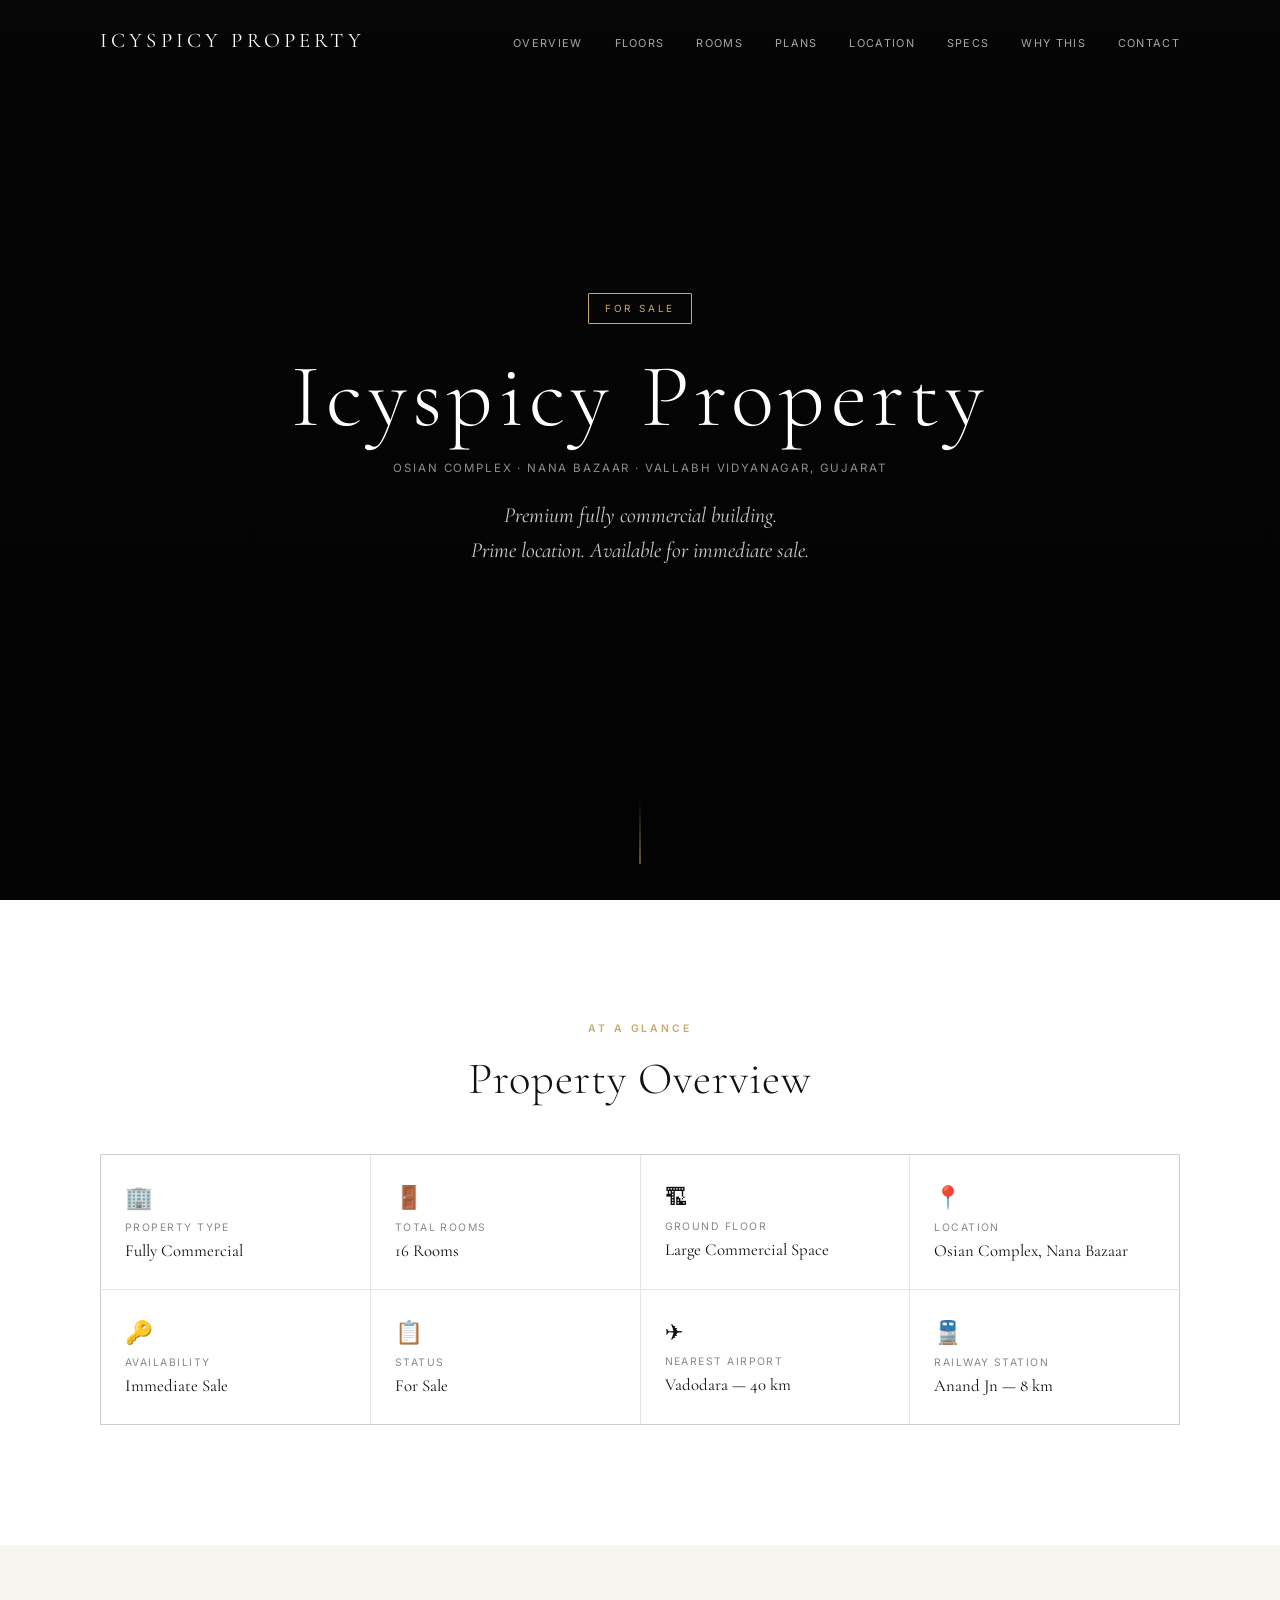
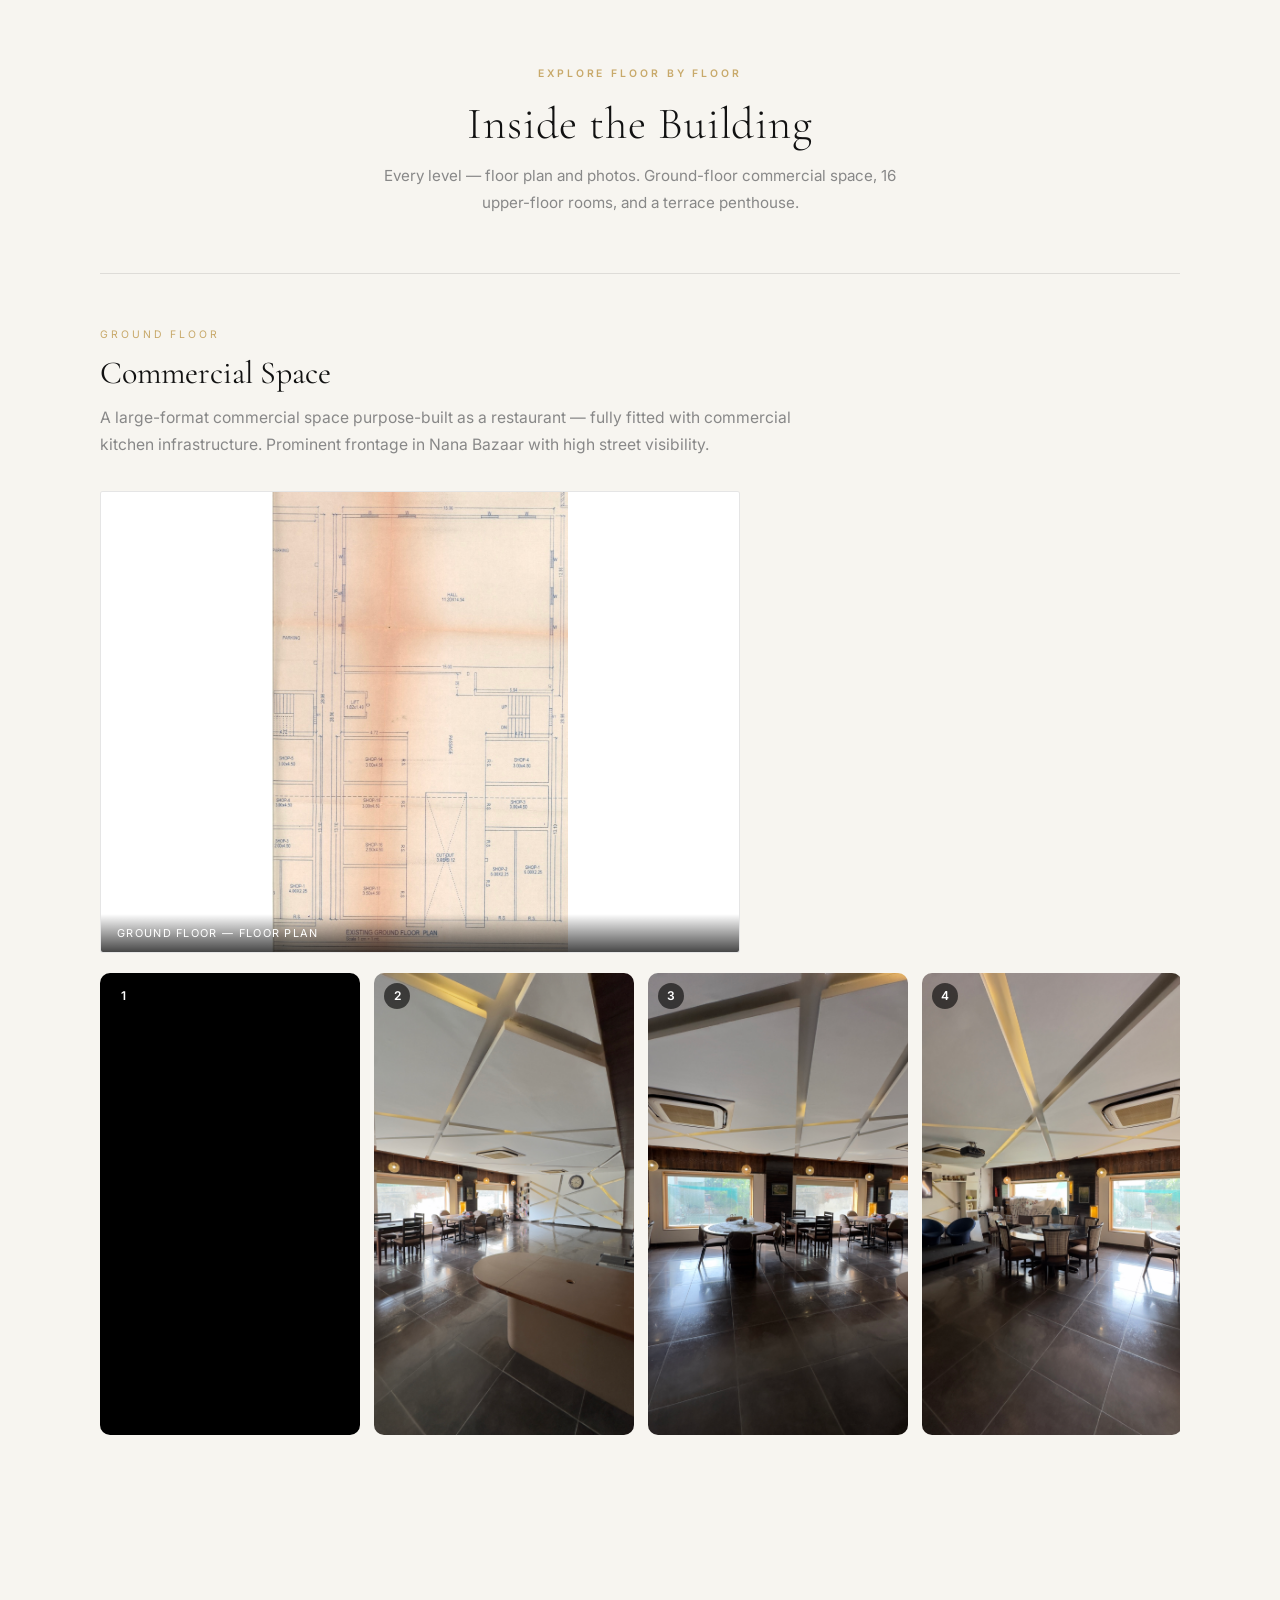
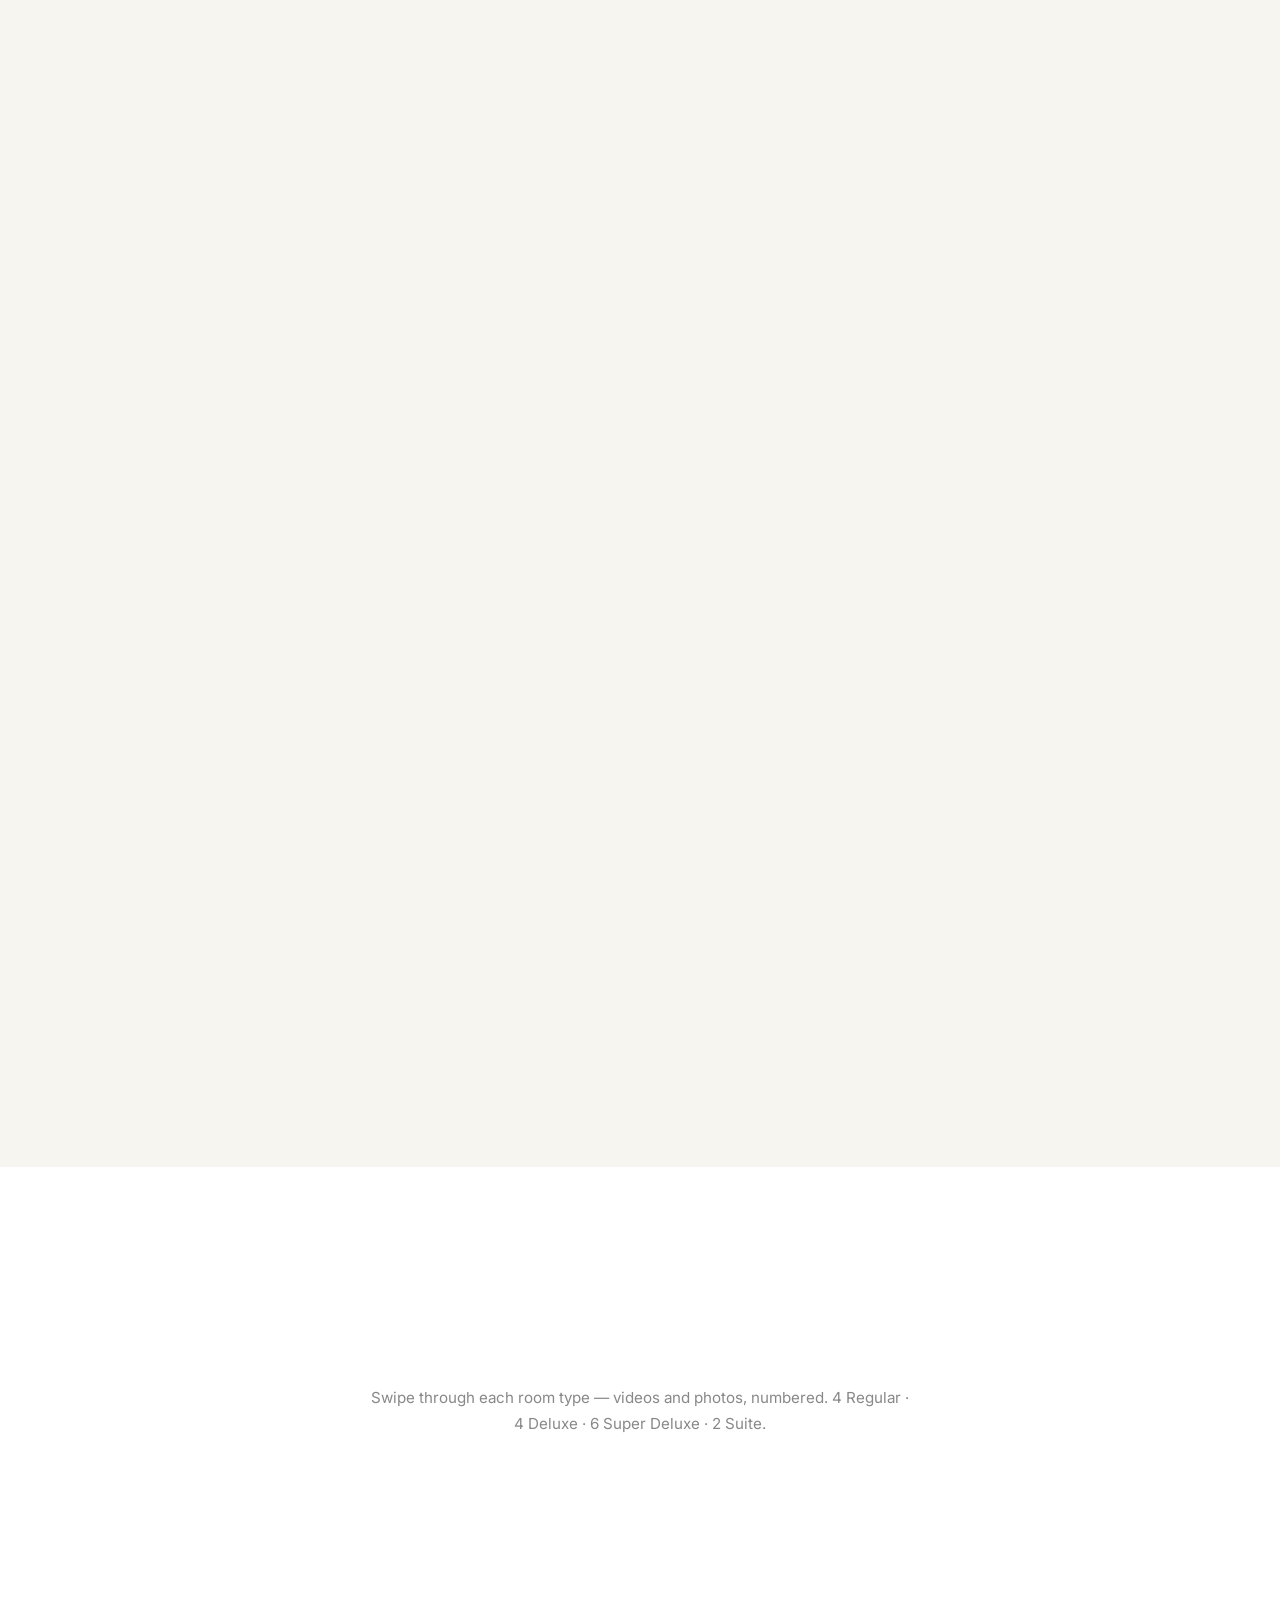
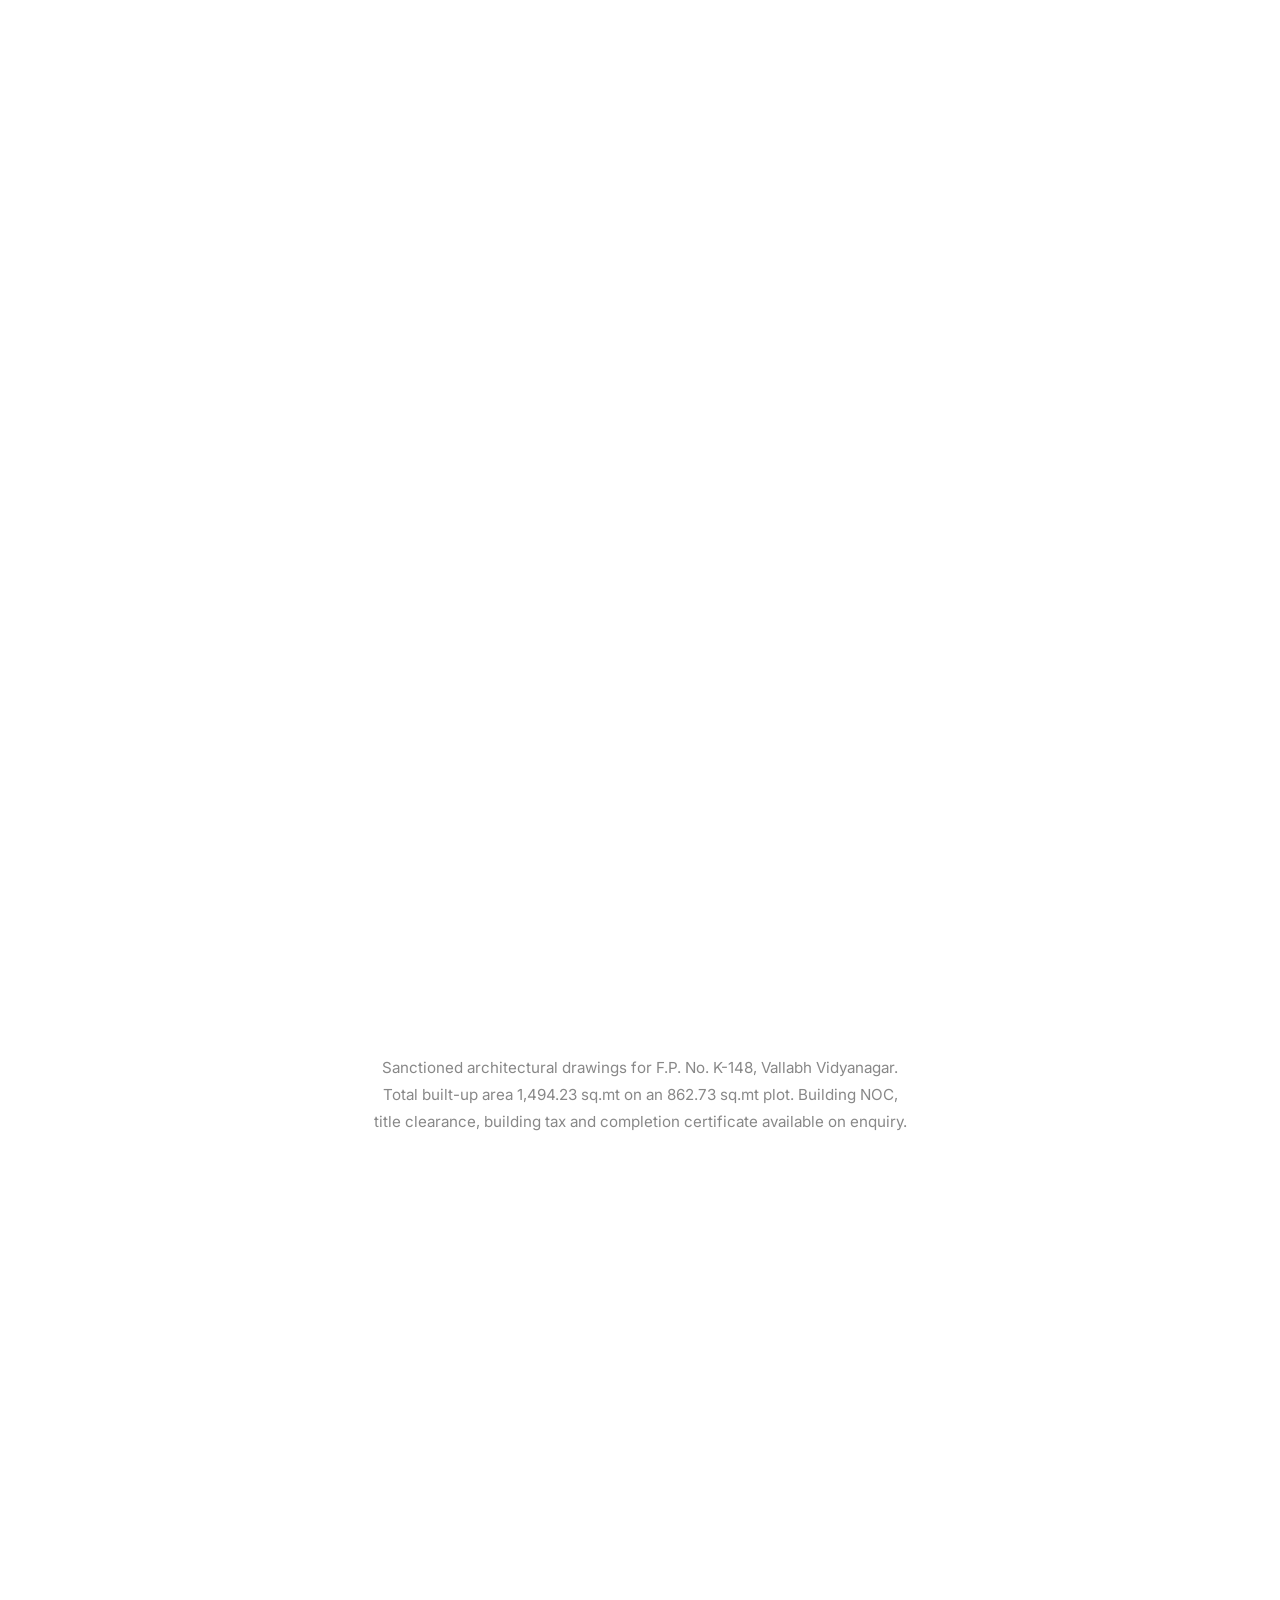
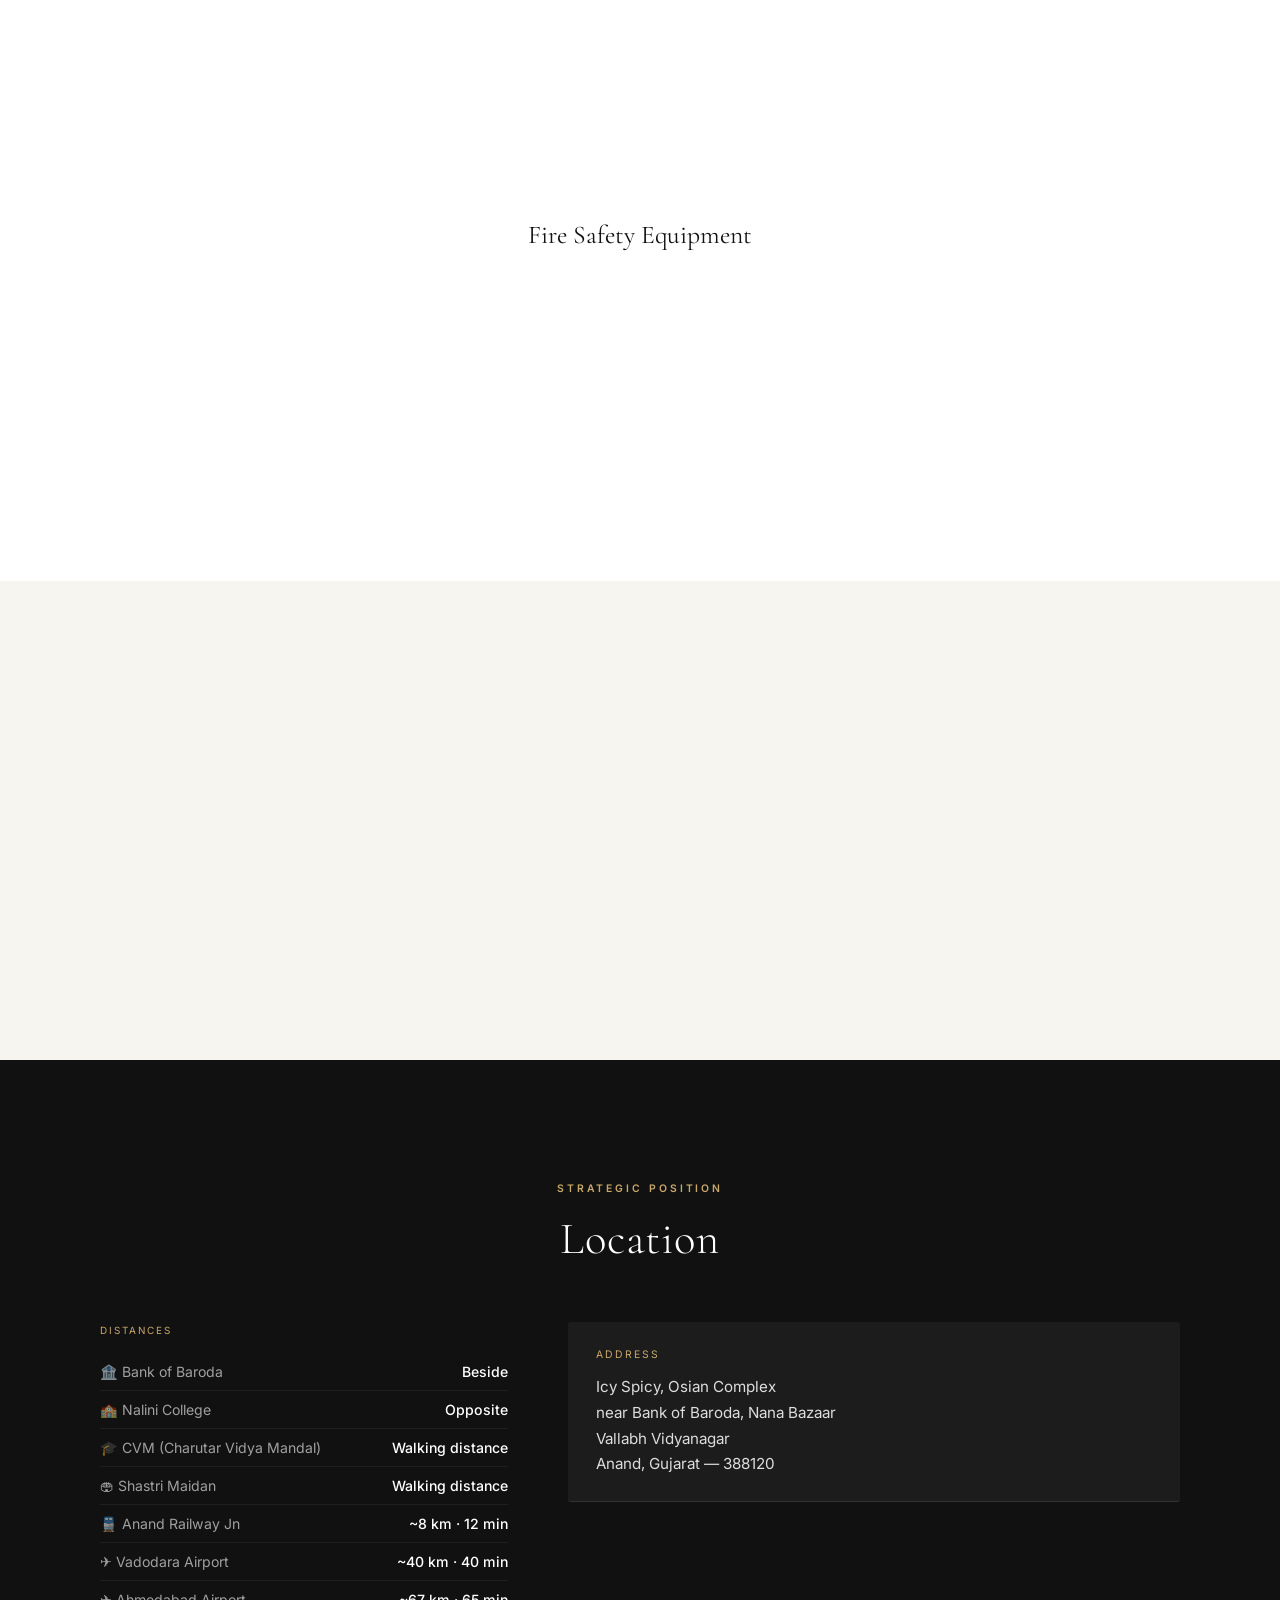
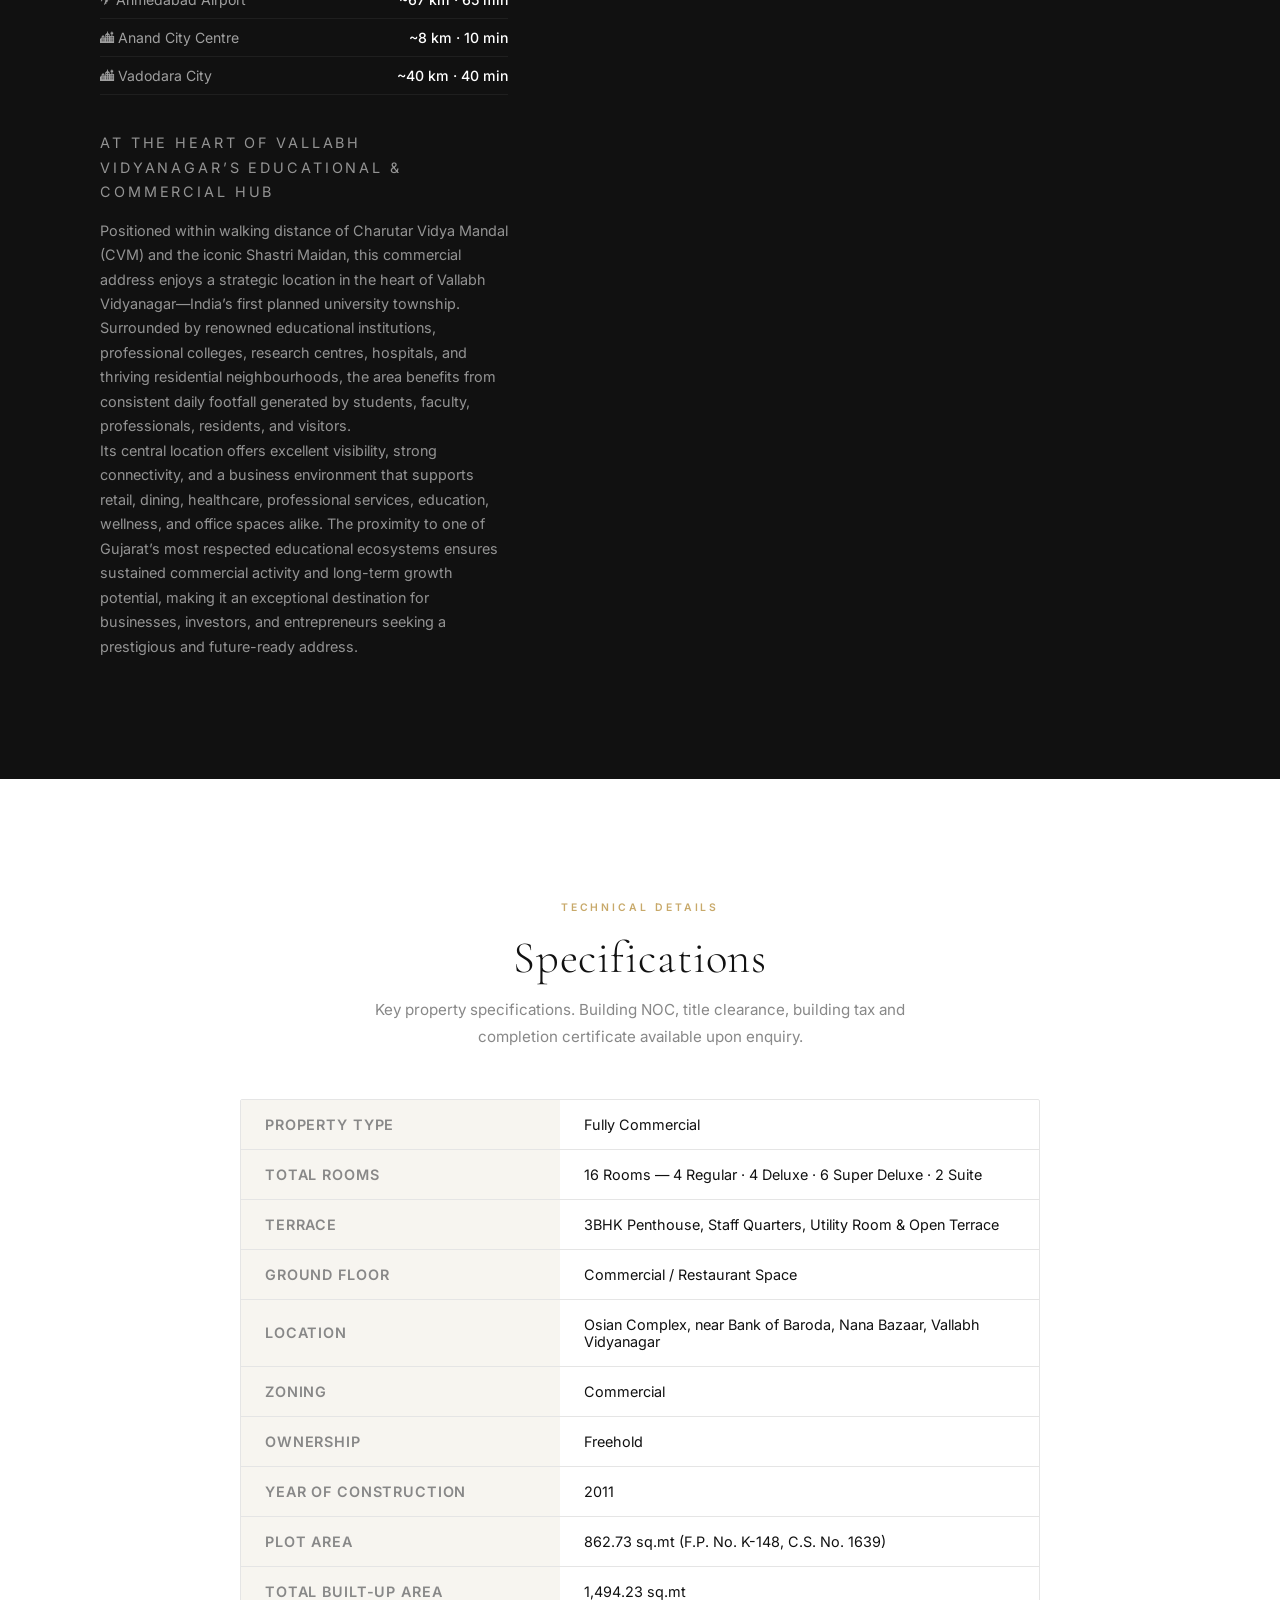
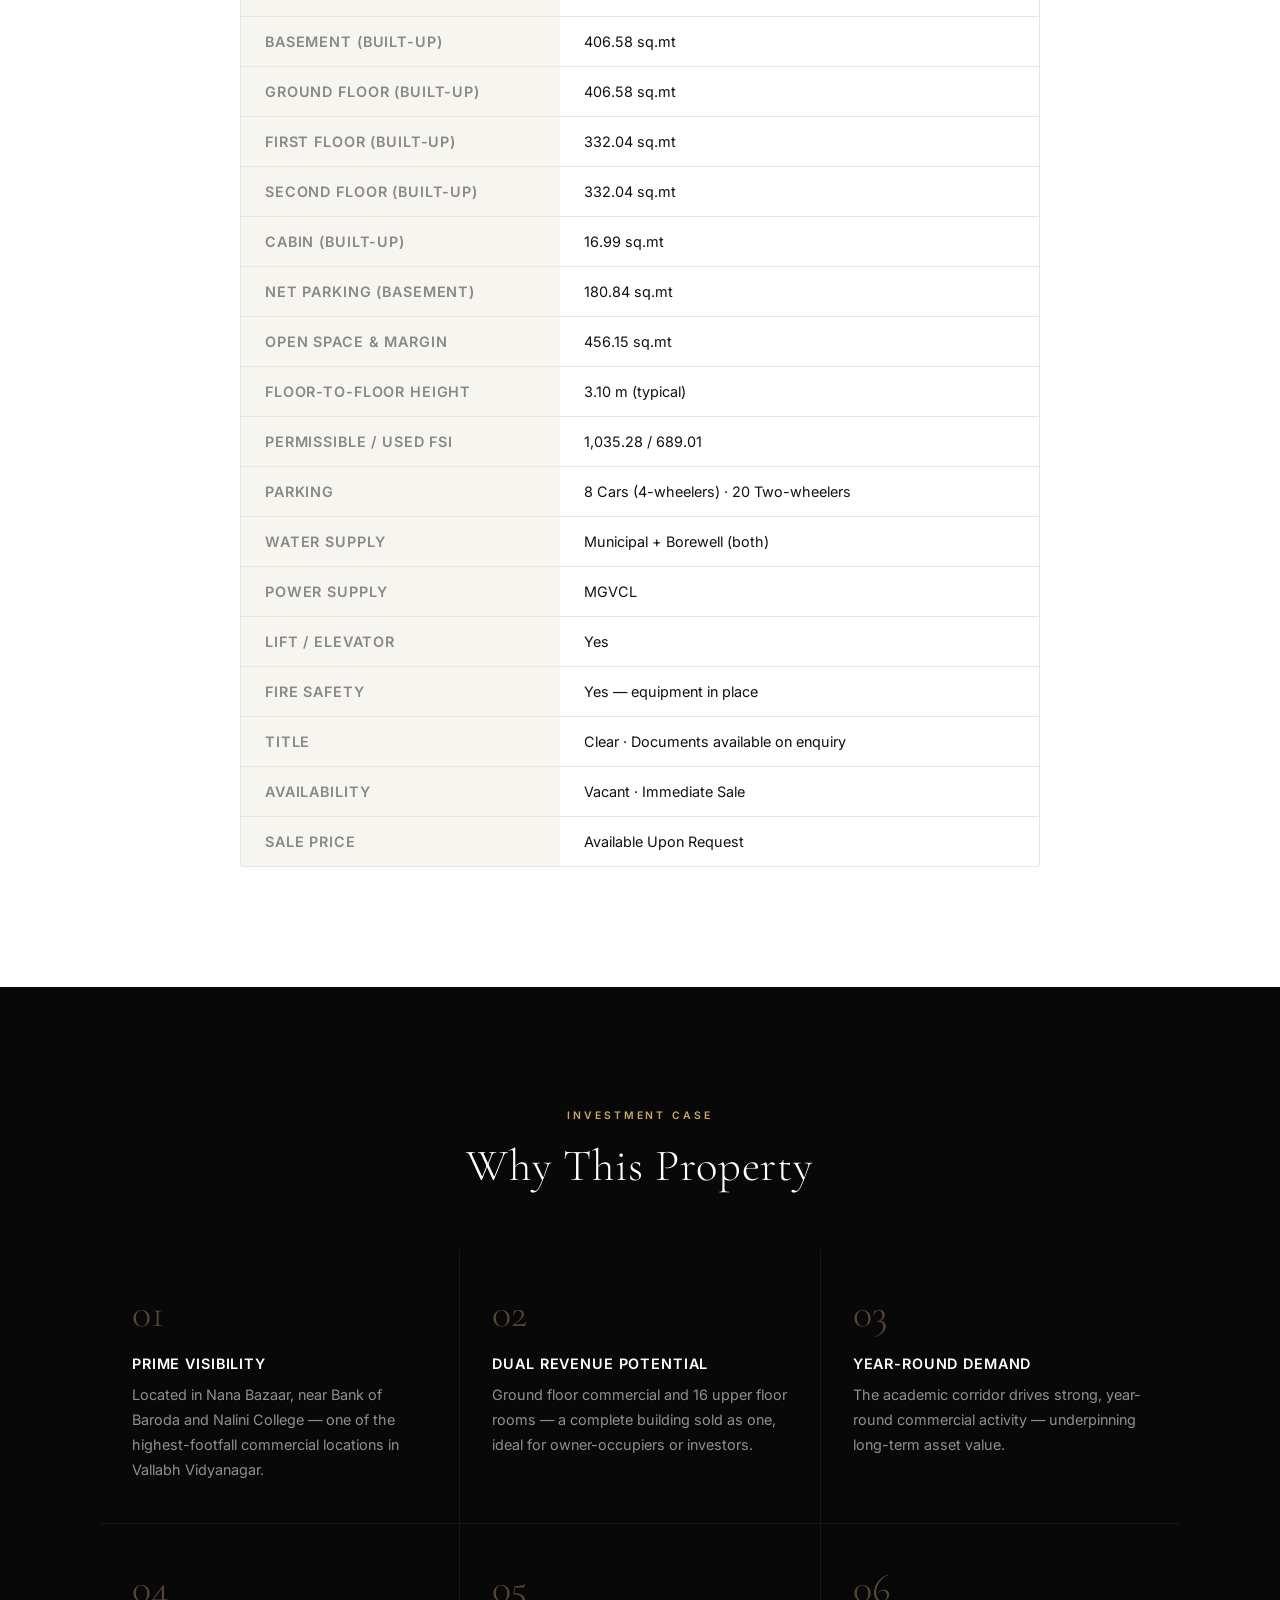
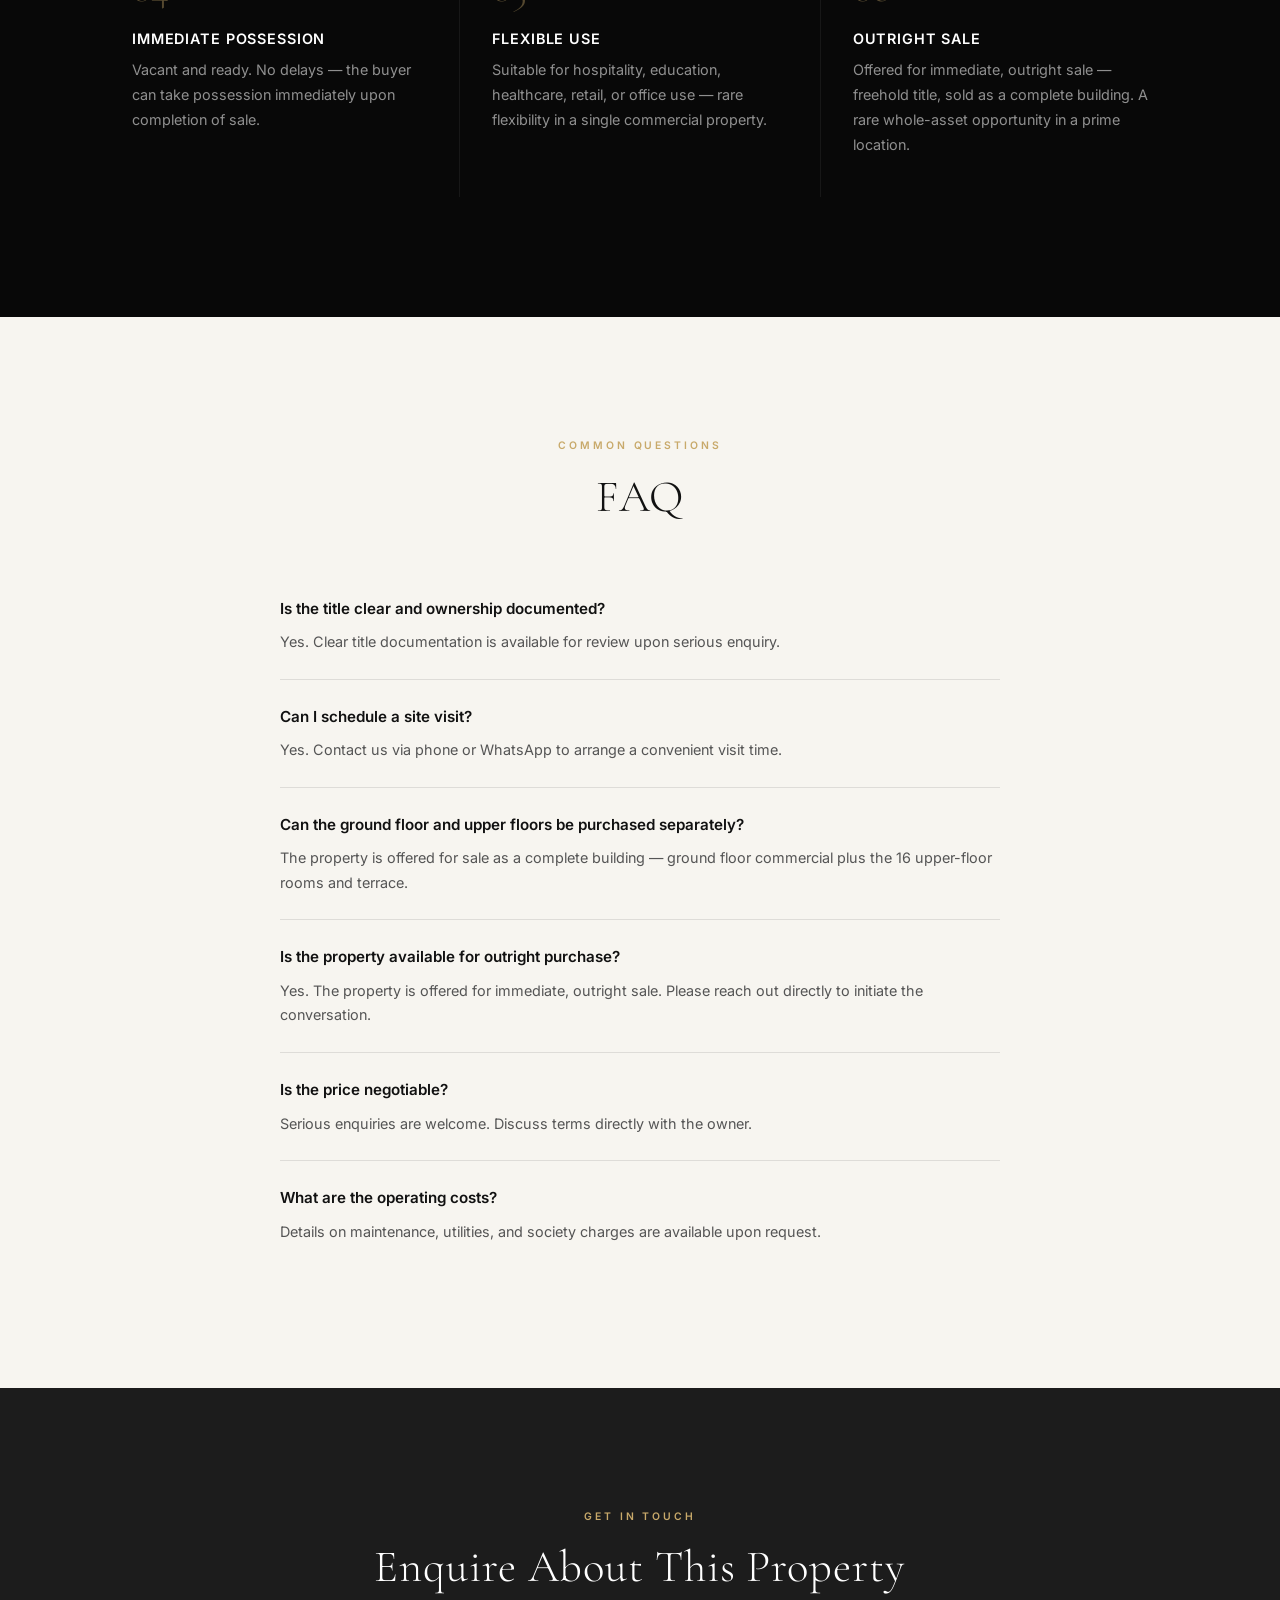
==== commit 68dd44fe: "Hero heading to Icyspicy Property; commercial-space video" ====
--- a/index.html
+++ b/index.html
@@ -37,7 +37,7 @@
     <div class="hero-overlay"></div>
     <div class="hero-content">
       <p class="hero-tag">For Sale</p>
-      <h1>ICYSPICY</h1>
+      <h1>Icyspicy Property</h1>
       <p class="hero-address">Osian Complex · Nana Bazaar · Vallabh Vidyanagar, Gujarat</p>
       <p class="hero-line">Premium fully commercial building.<br>Prime location. Available for immediate sale.</p>
     </div>
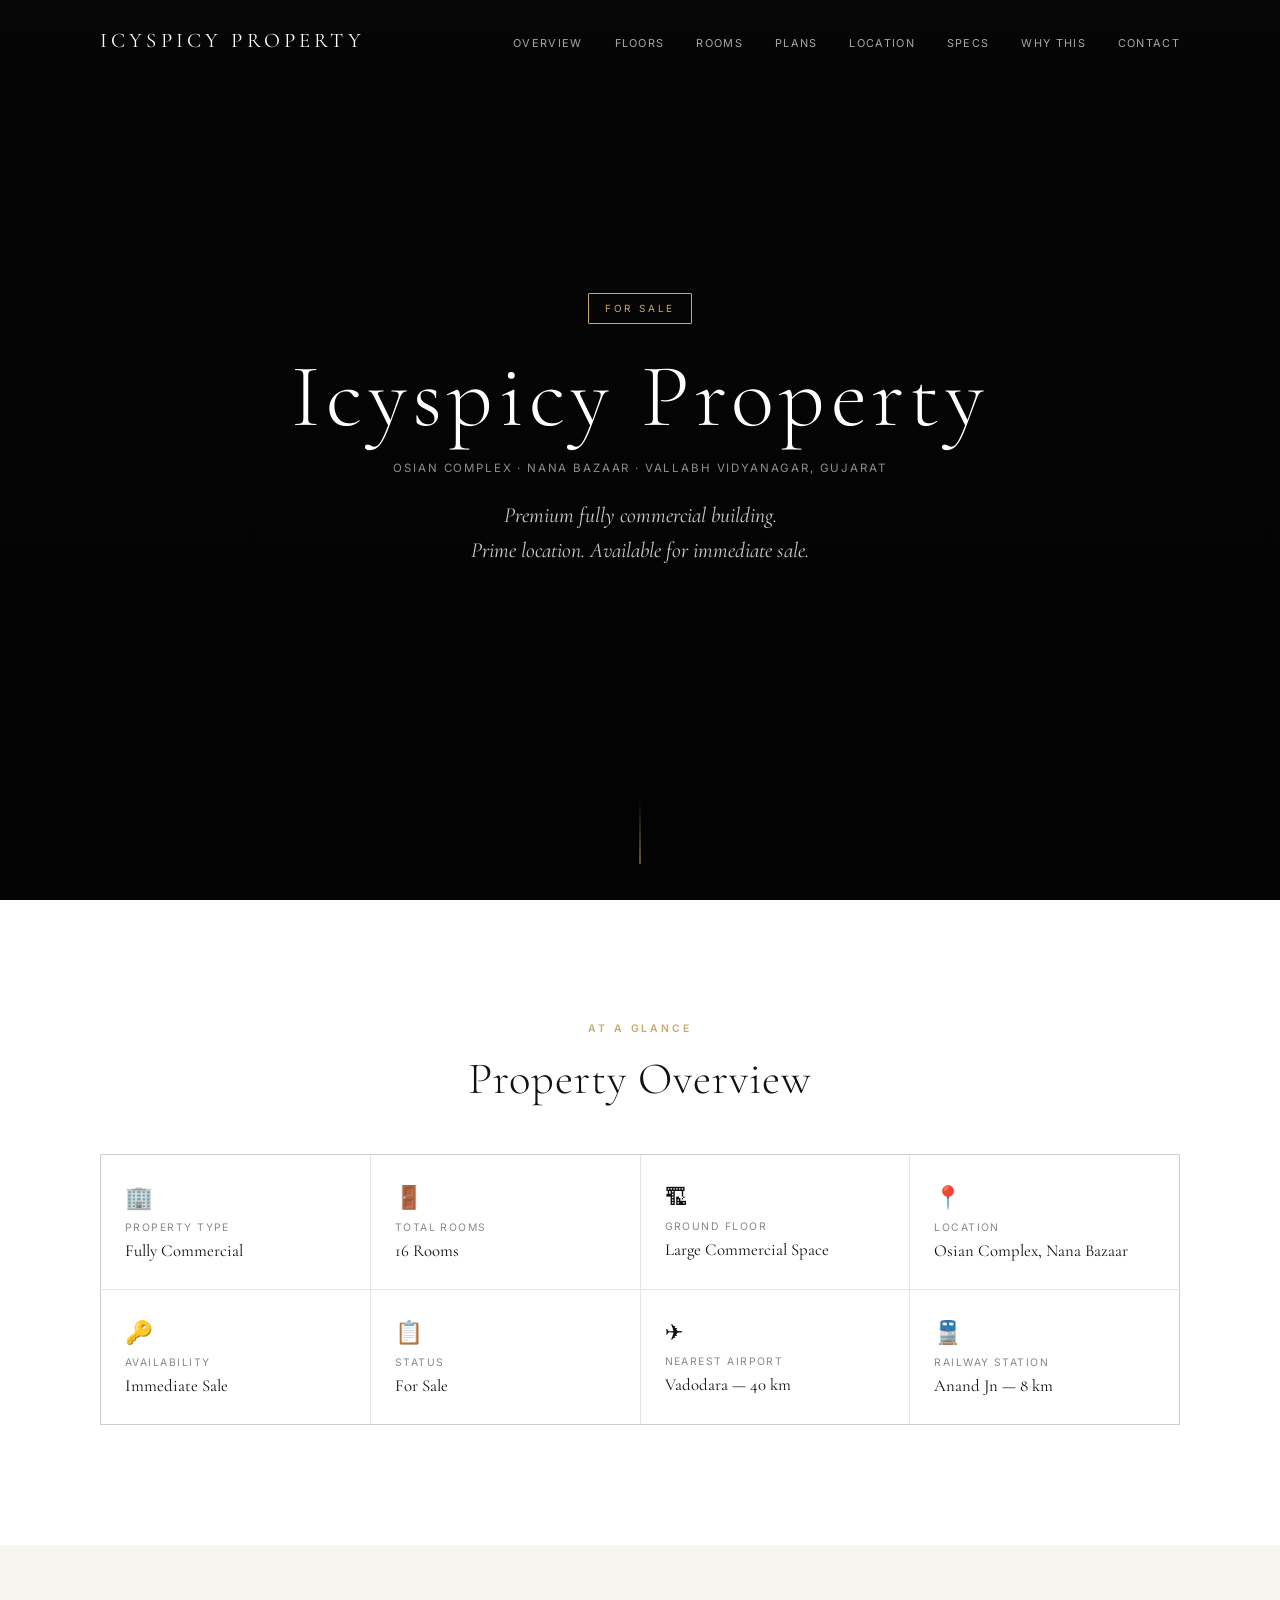
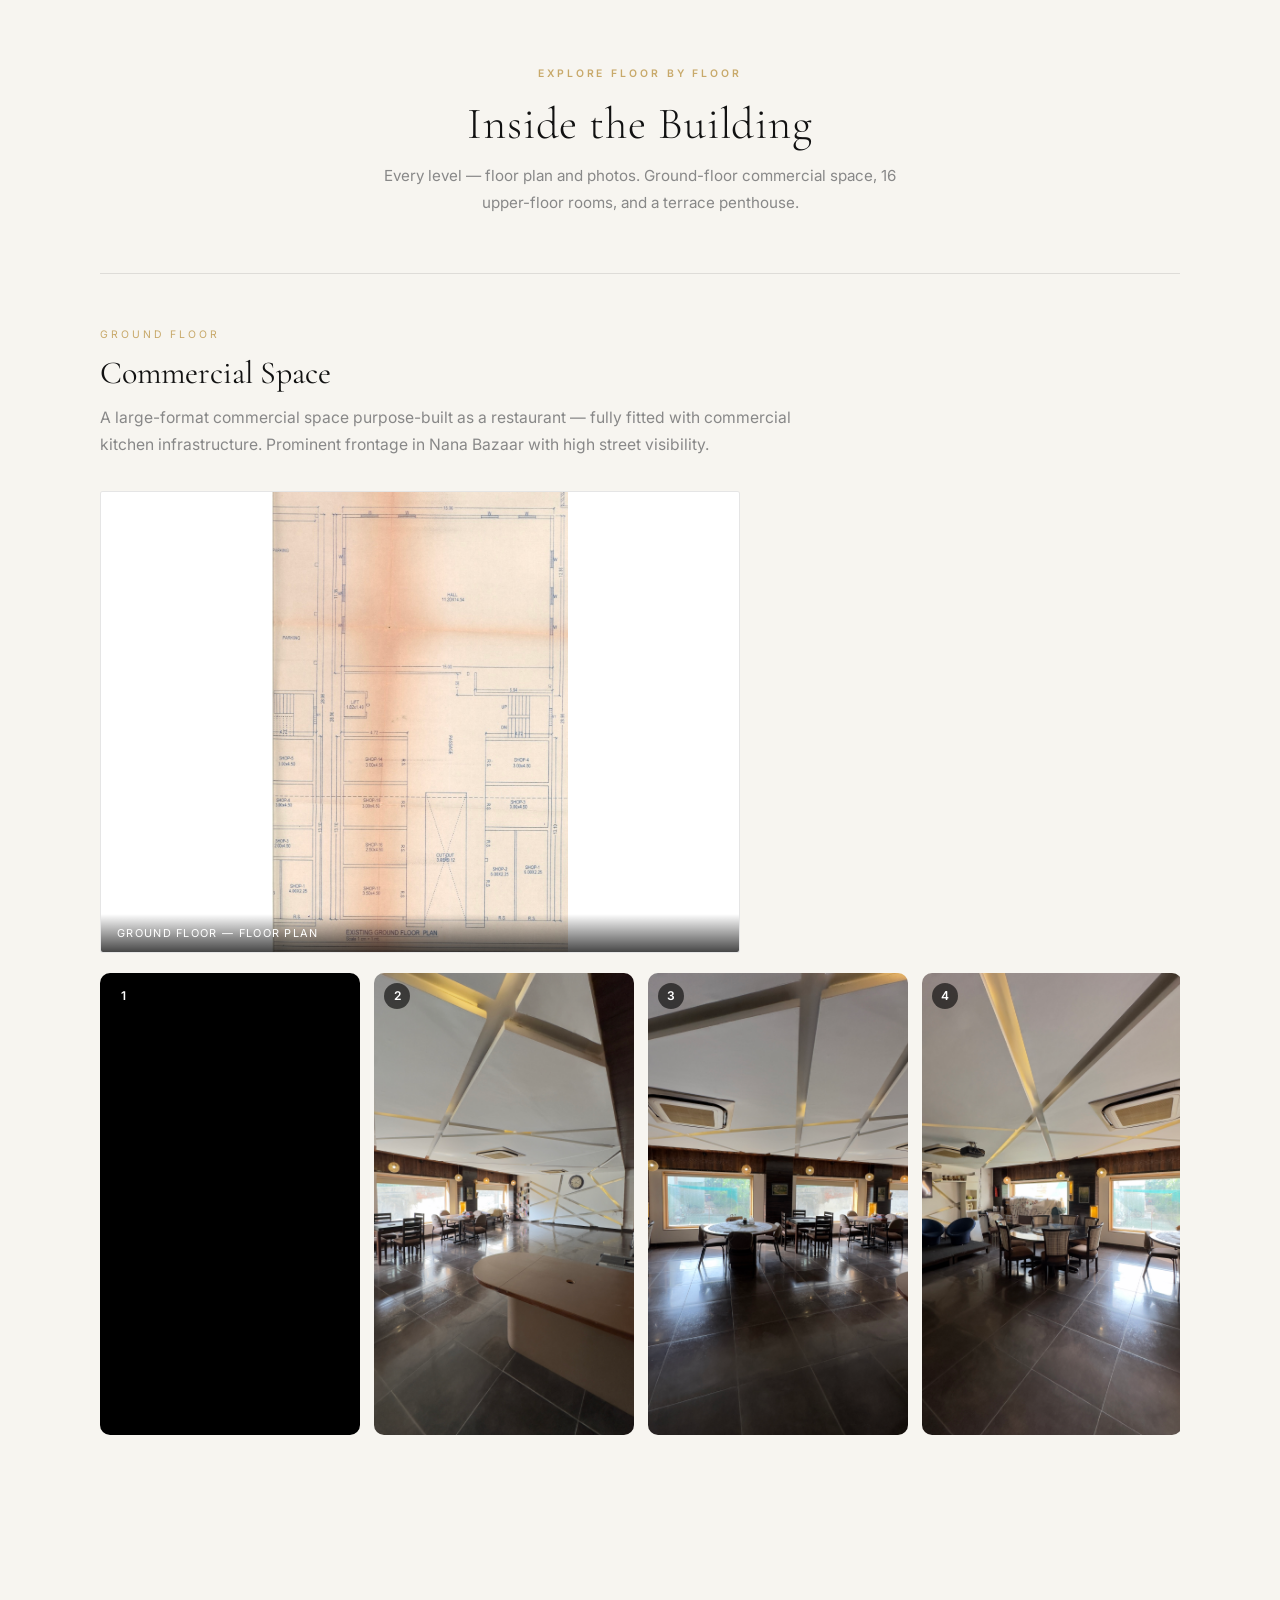
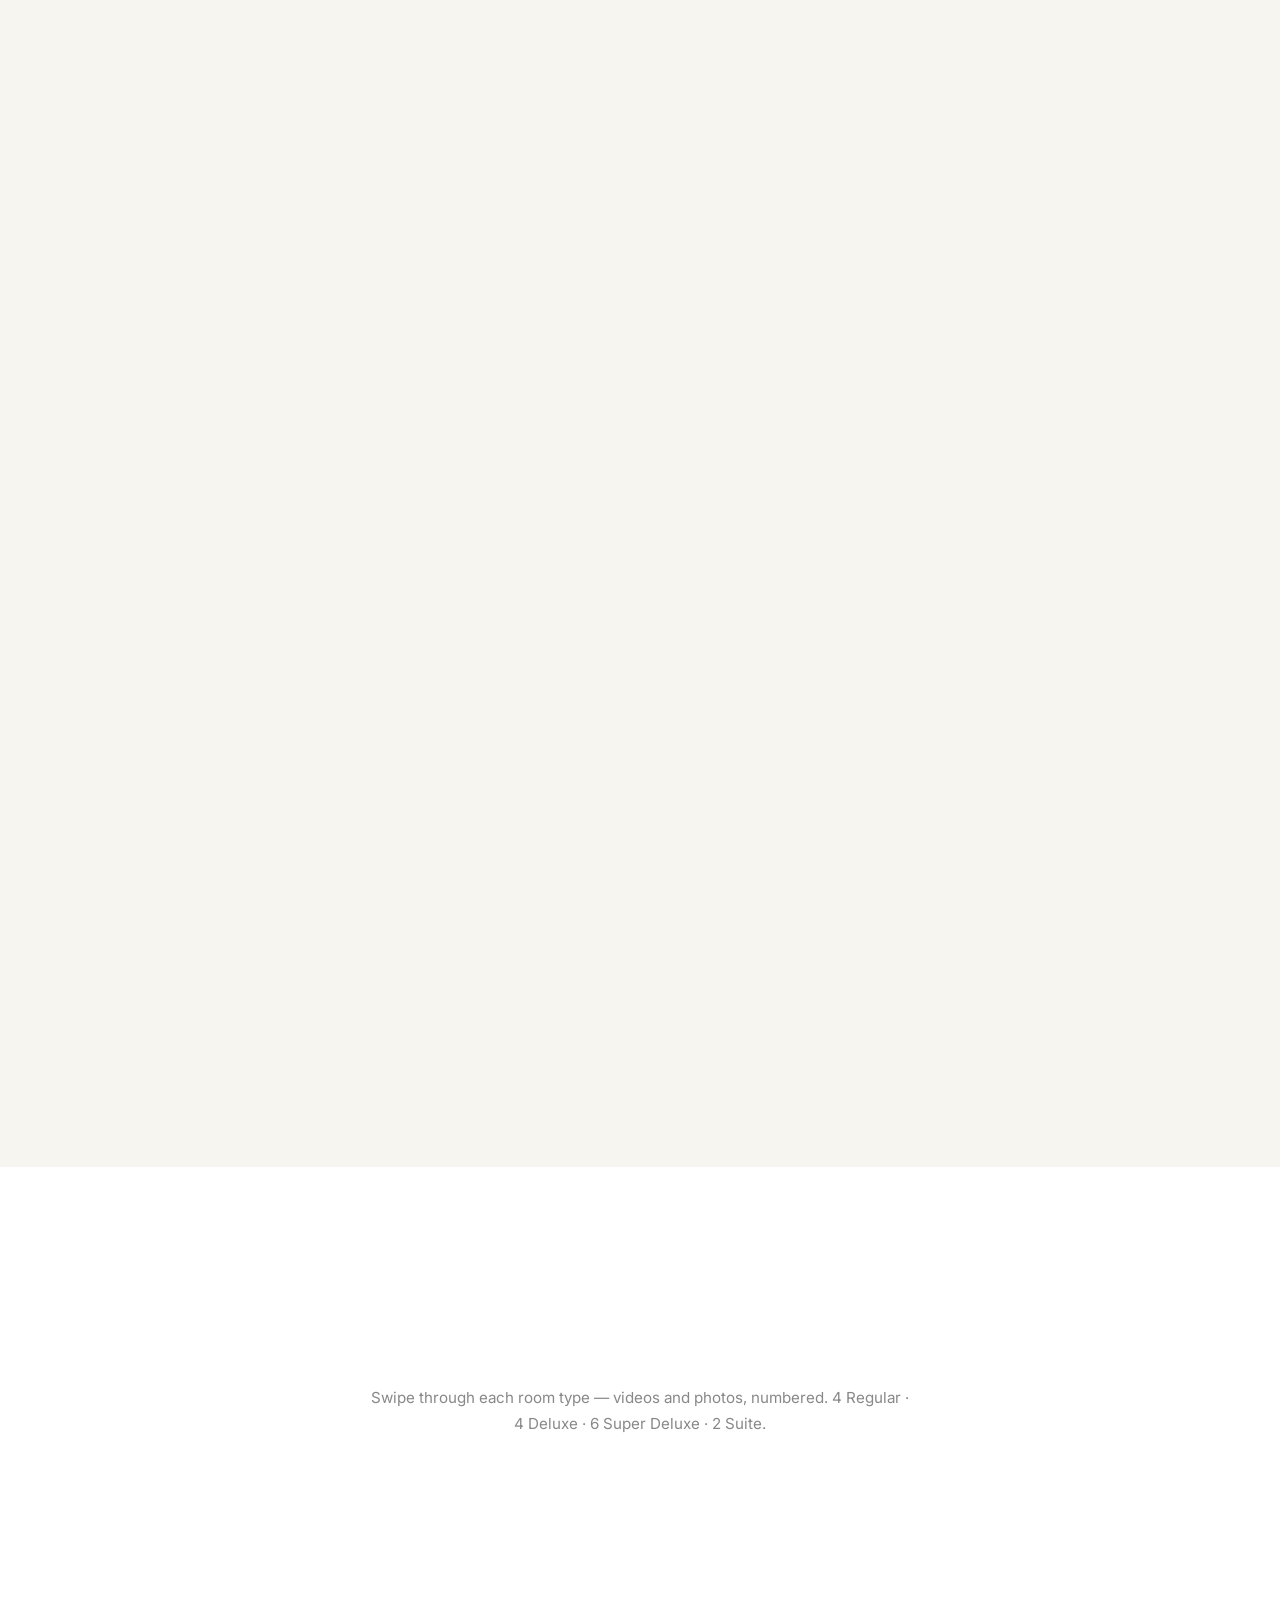
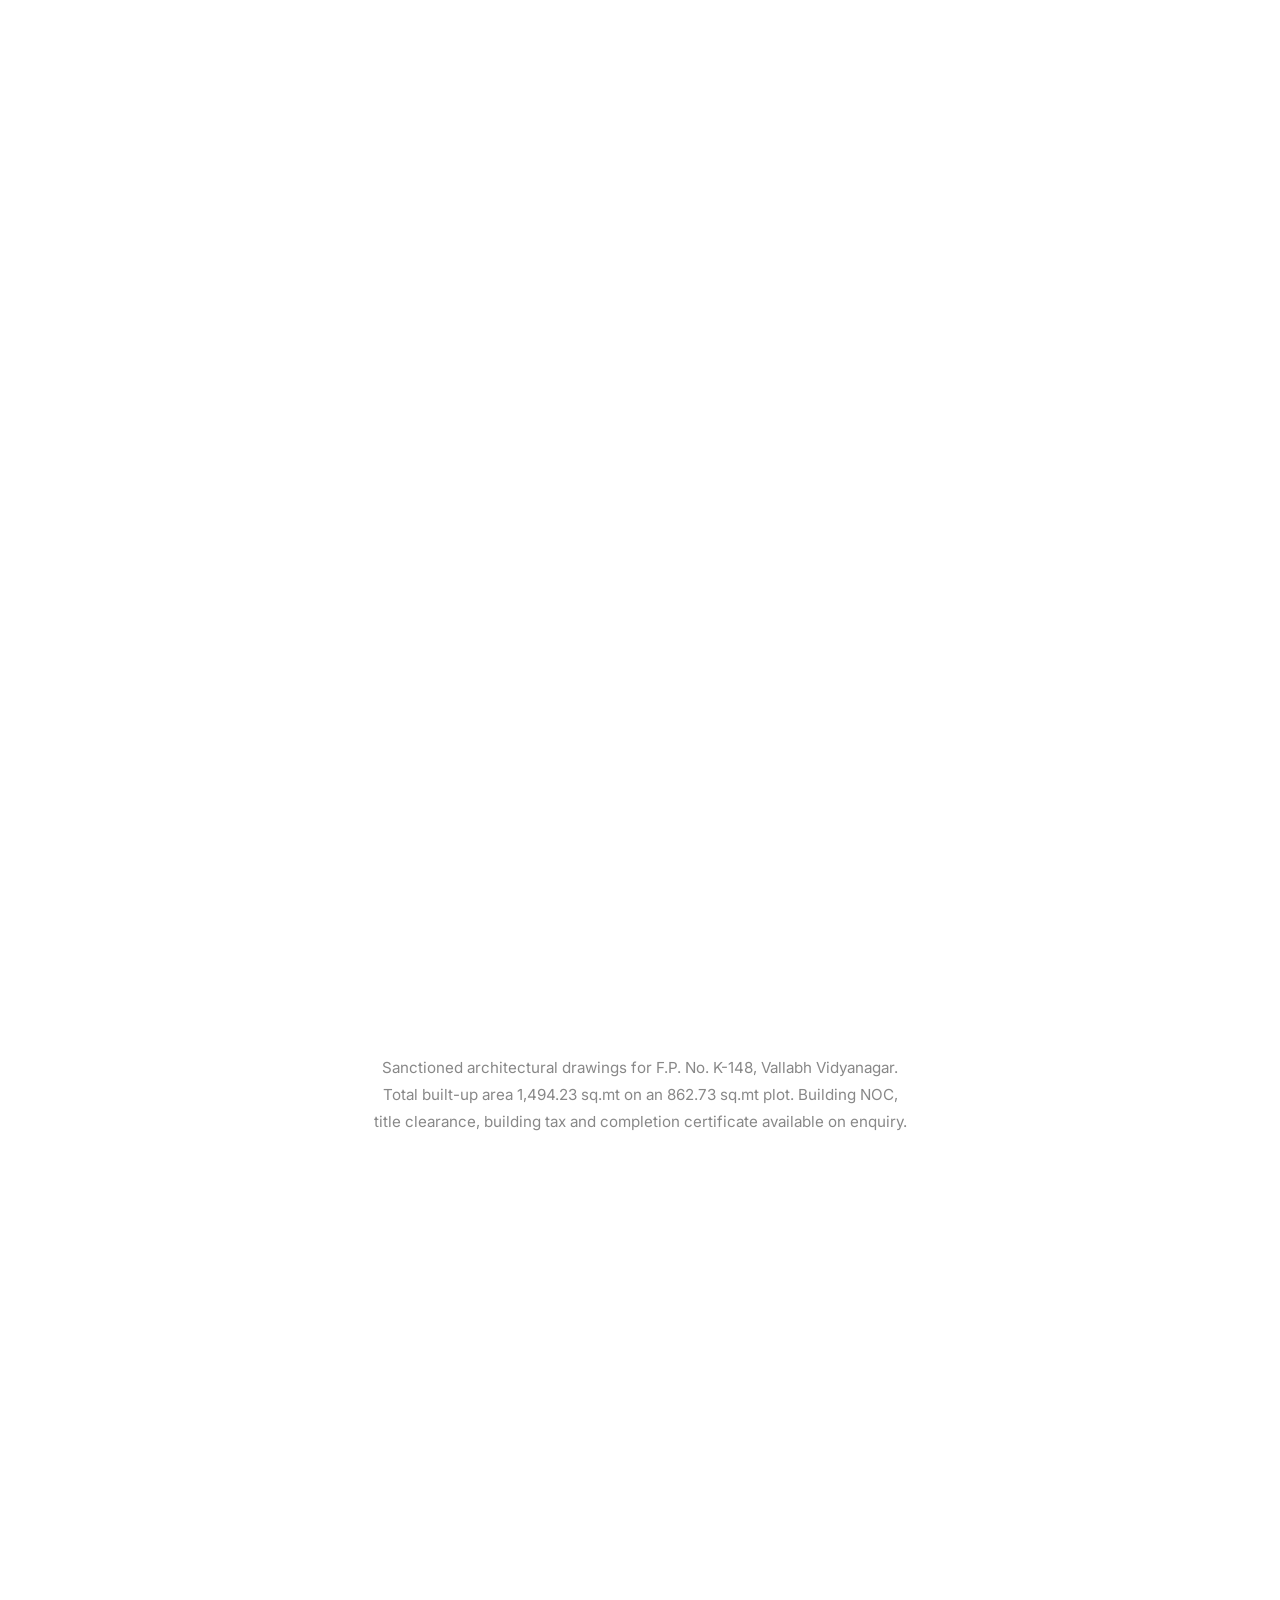
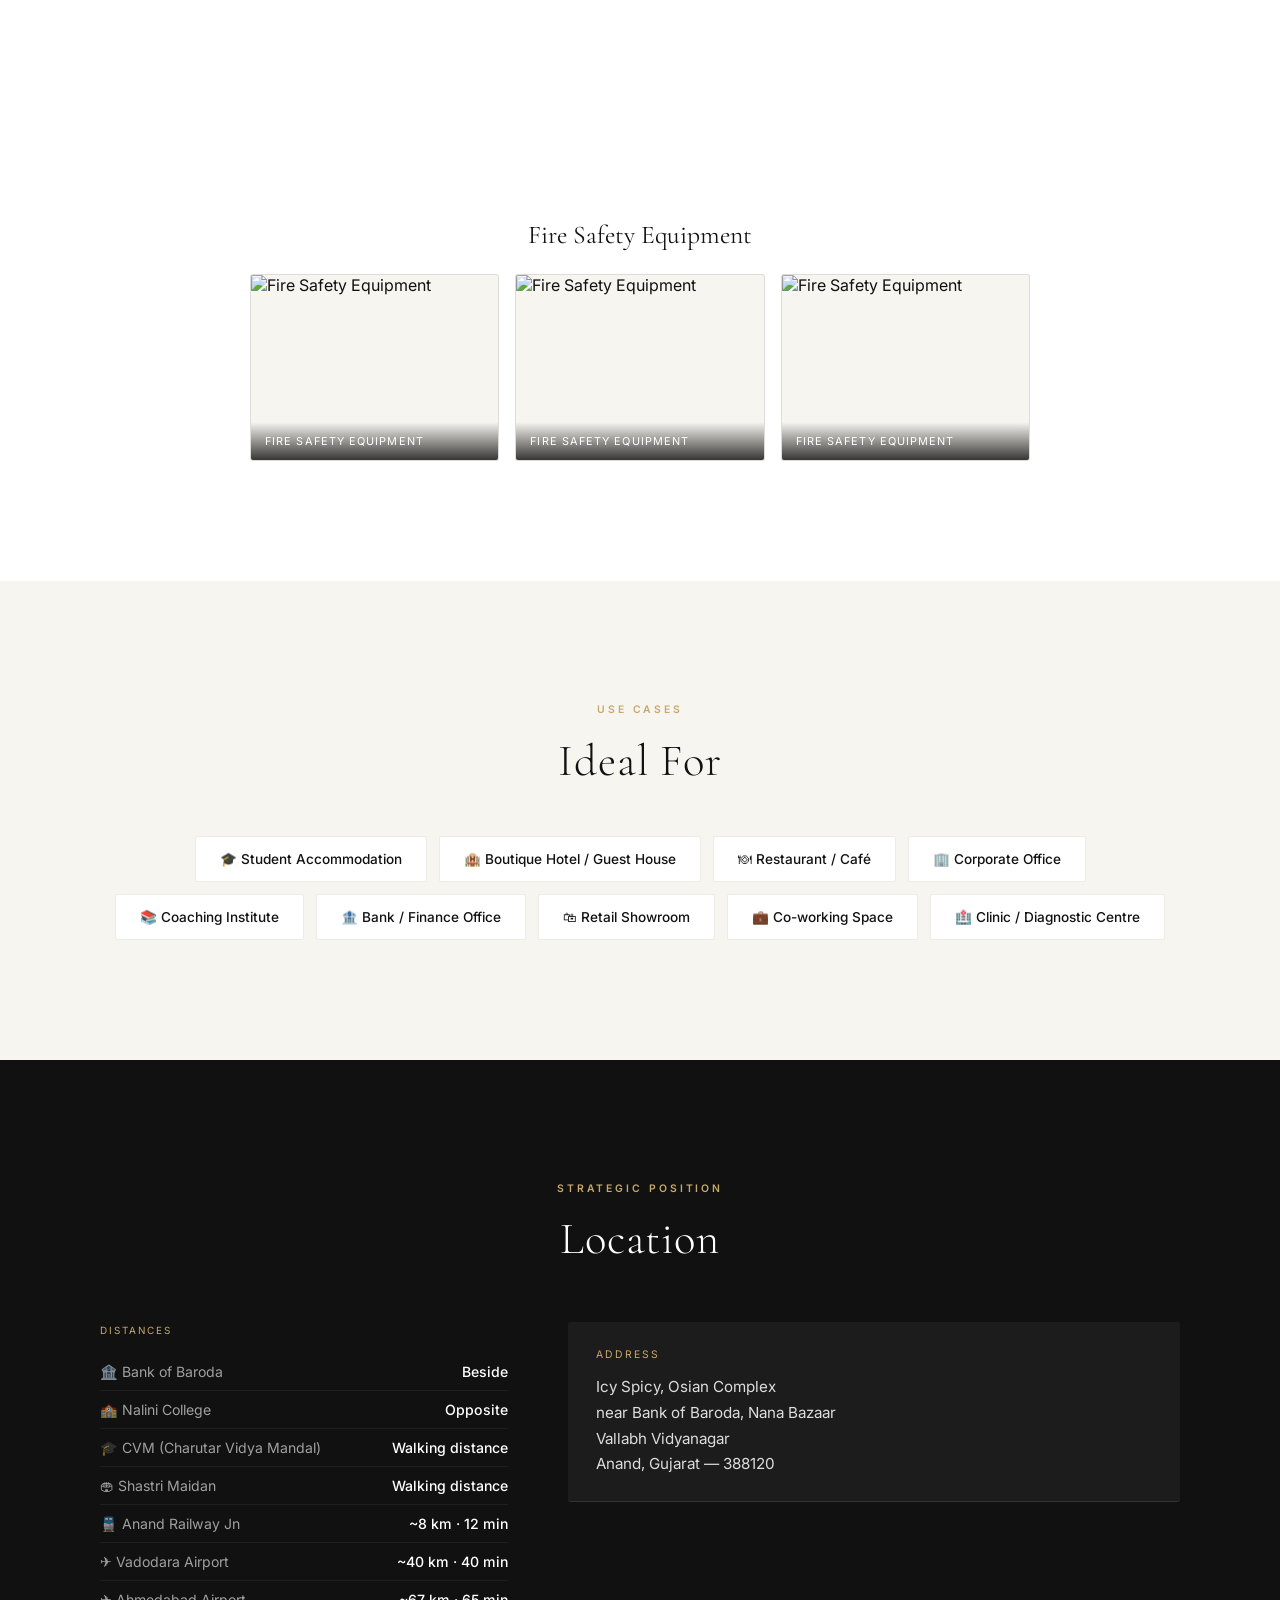
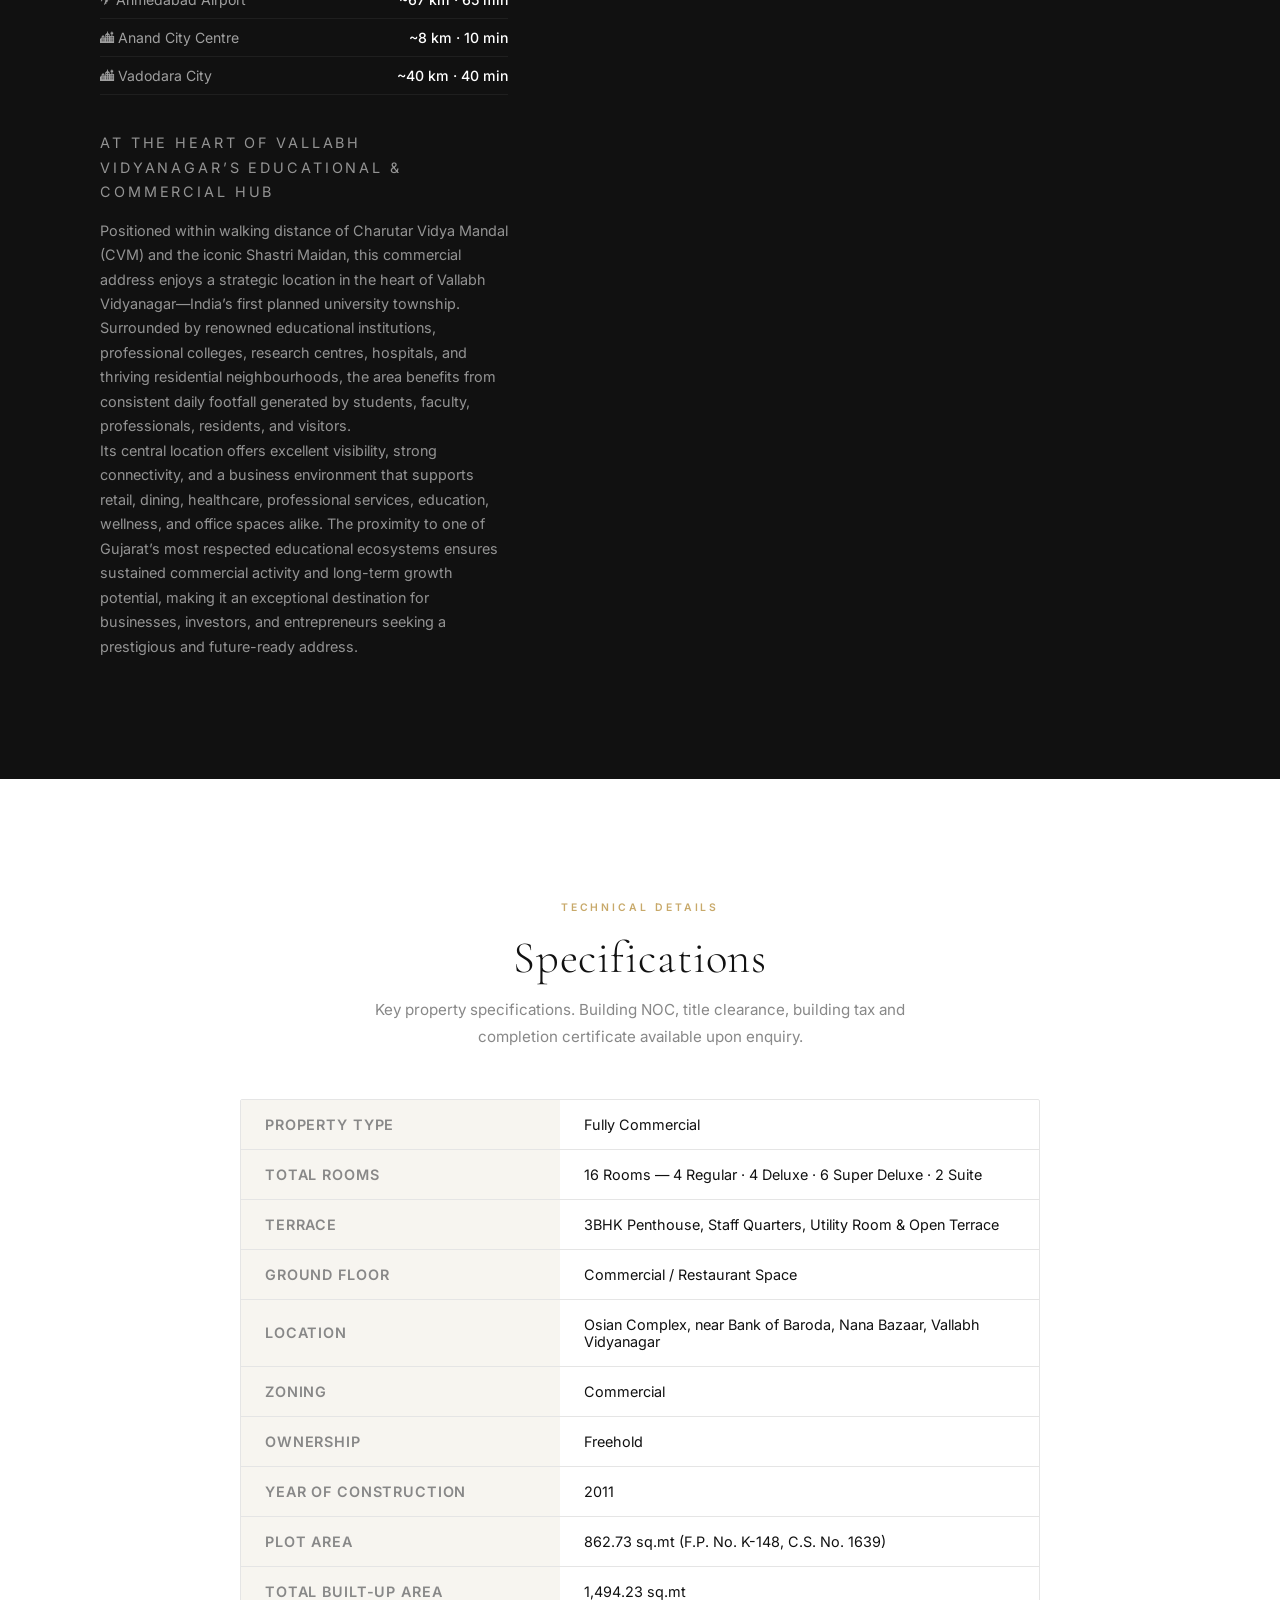
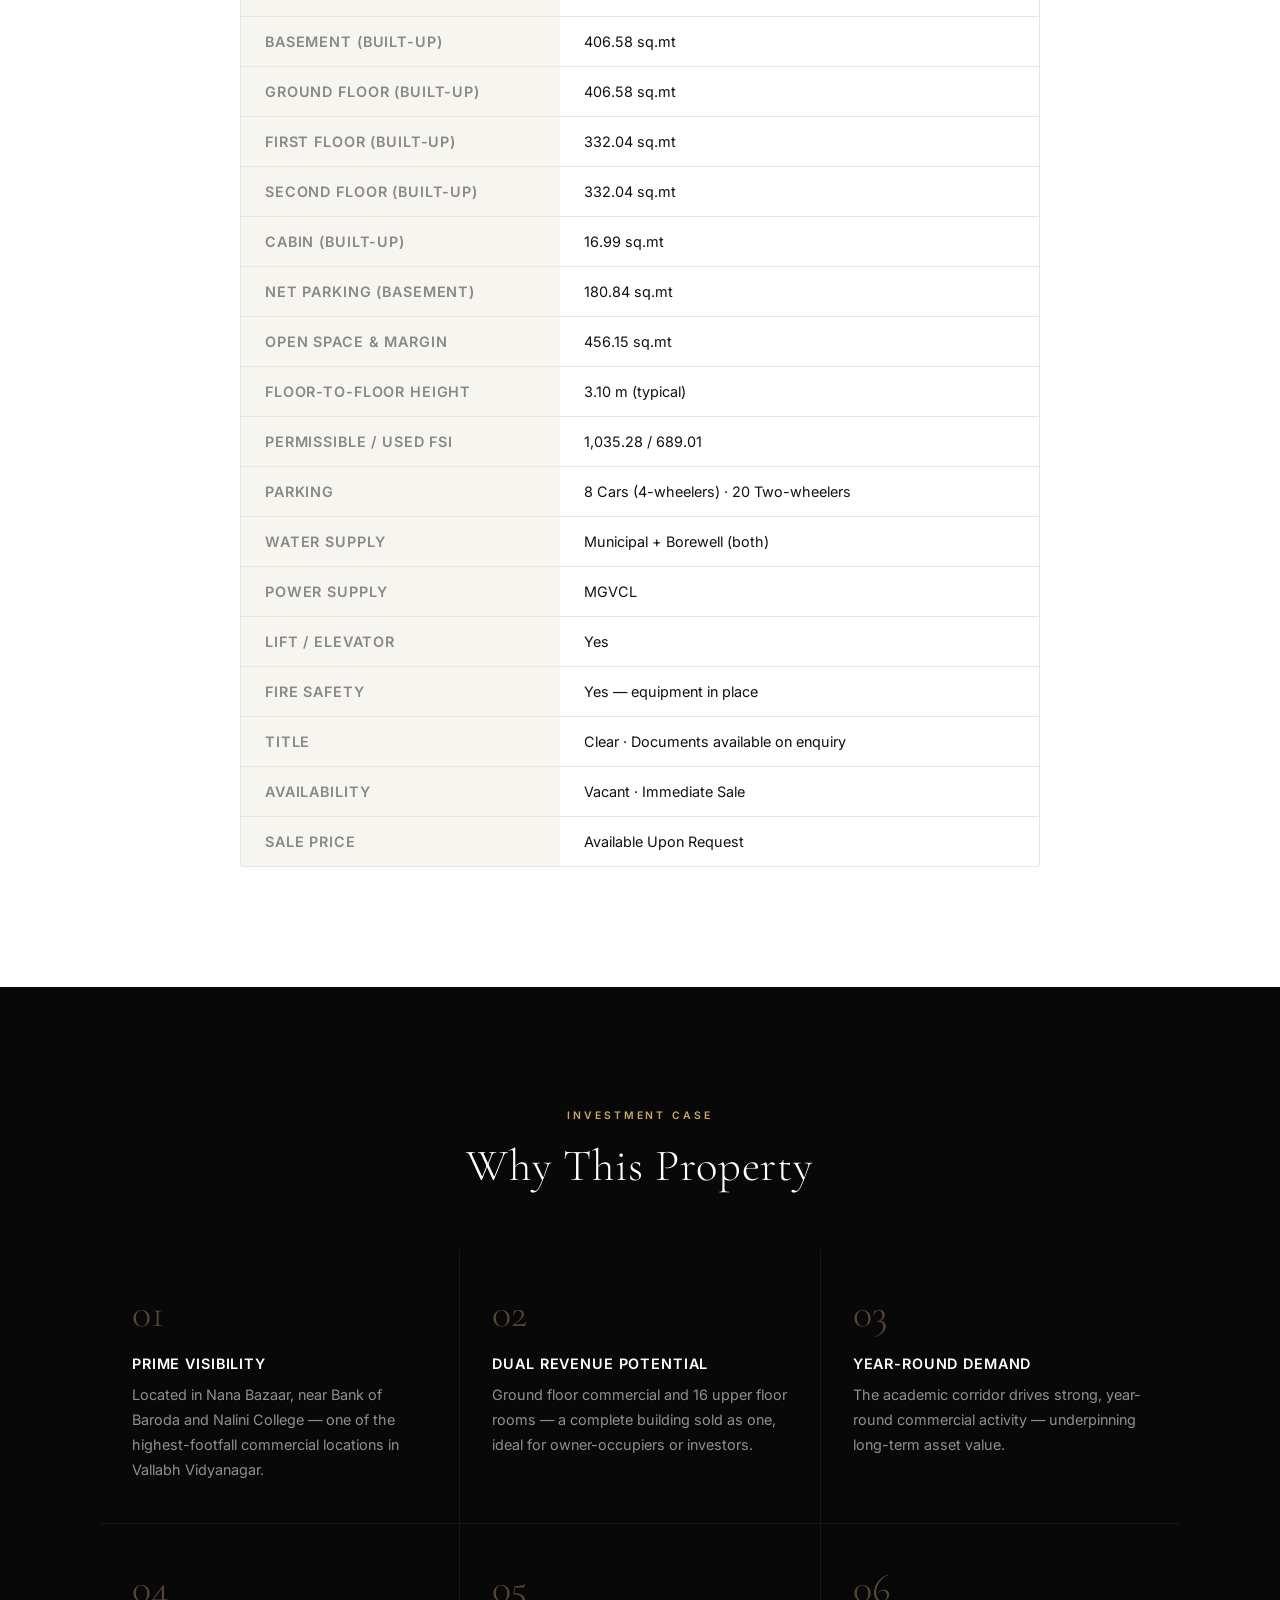
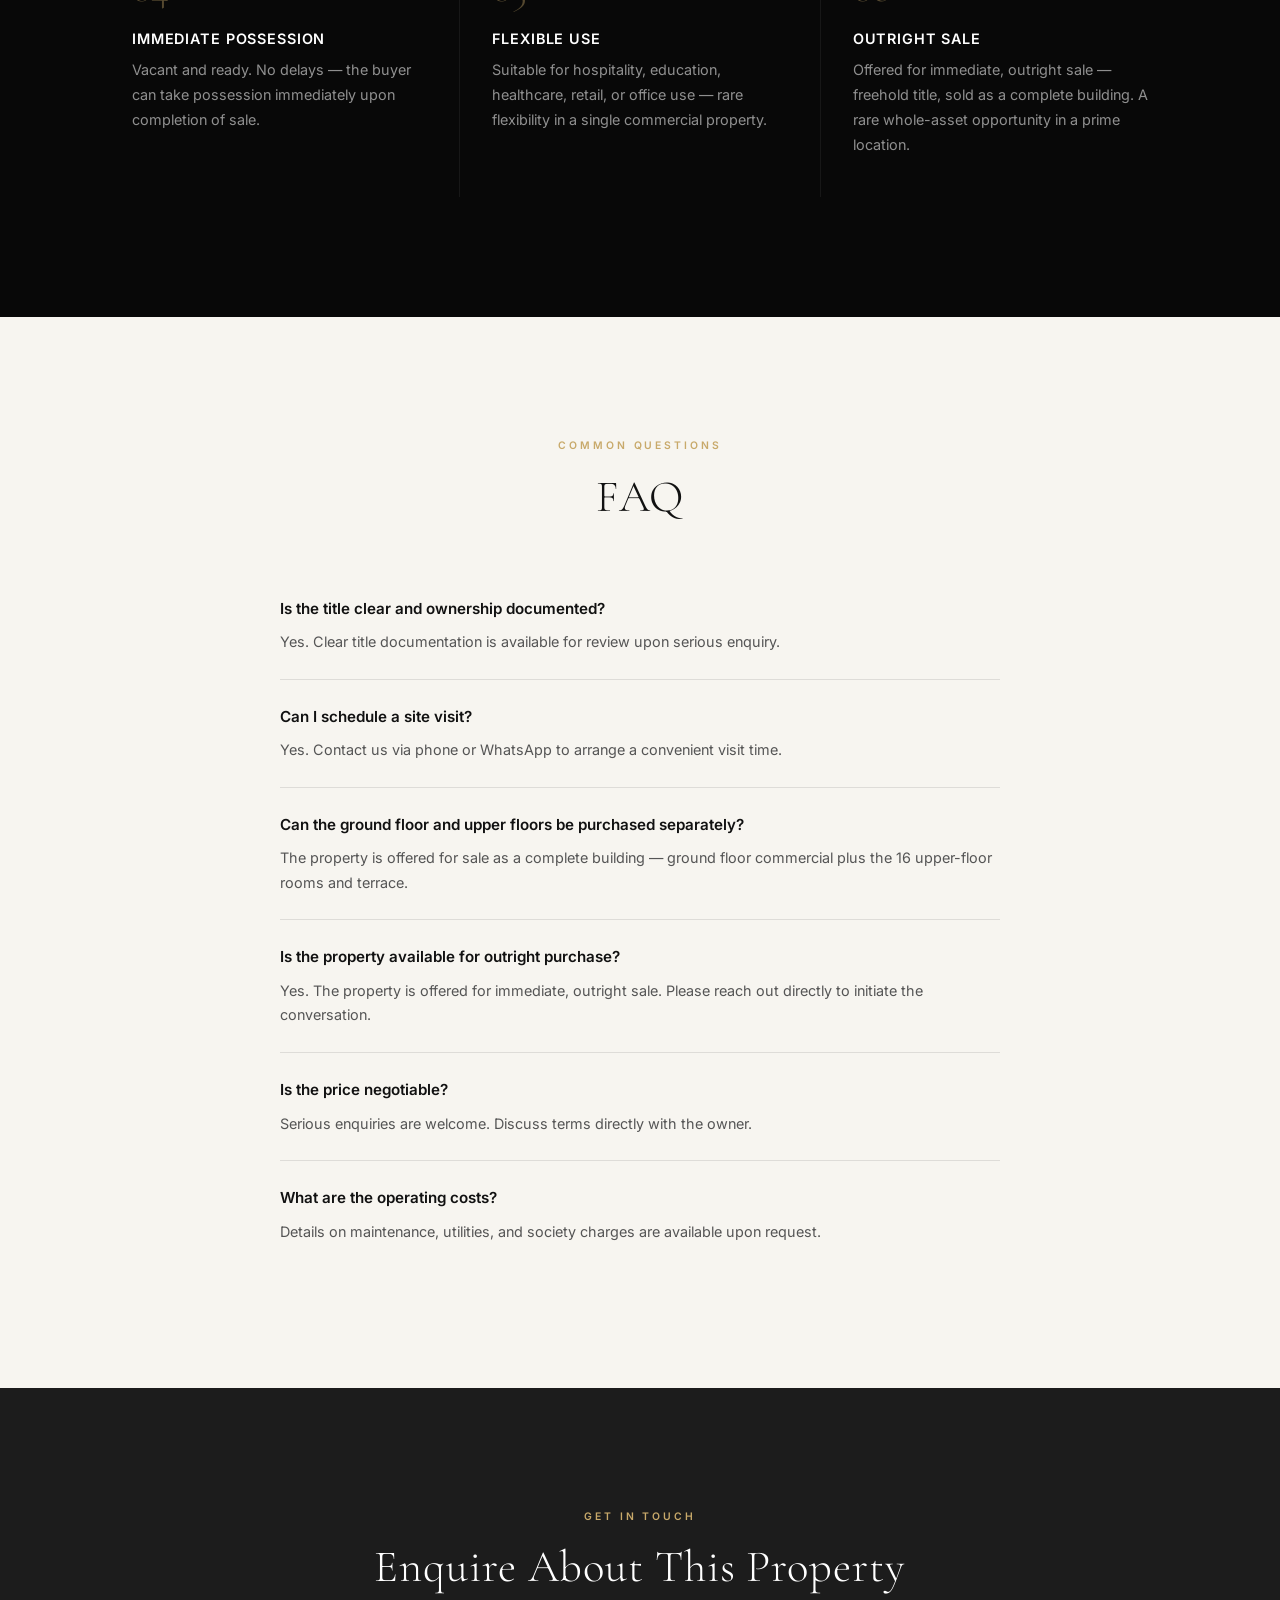
==== commit bcf7cd4d: "Zoom out location map; hero heading; commercial-space video" ====
--- a/index.html
+++ b/index.html
@@ -550,7 +550,7 @@
           </div>
           <div class="map-container">
           <iframe
-            src="https://maps.google.com/maps?q=22.5548697,72.9286127&output=embed&z=18"
+            src="https://maps.google.com/maps?q=22.5548697,72.9286127&output=embed&z=15"
             width="100%" height="100%"
             frameborder="0" style="border:0"
             allowfullscreen loading="lazy">
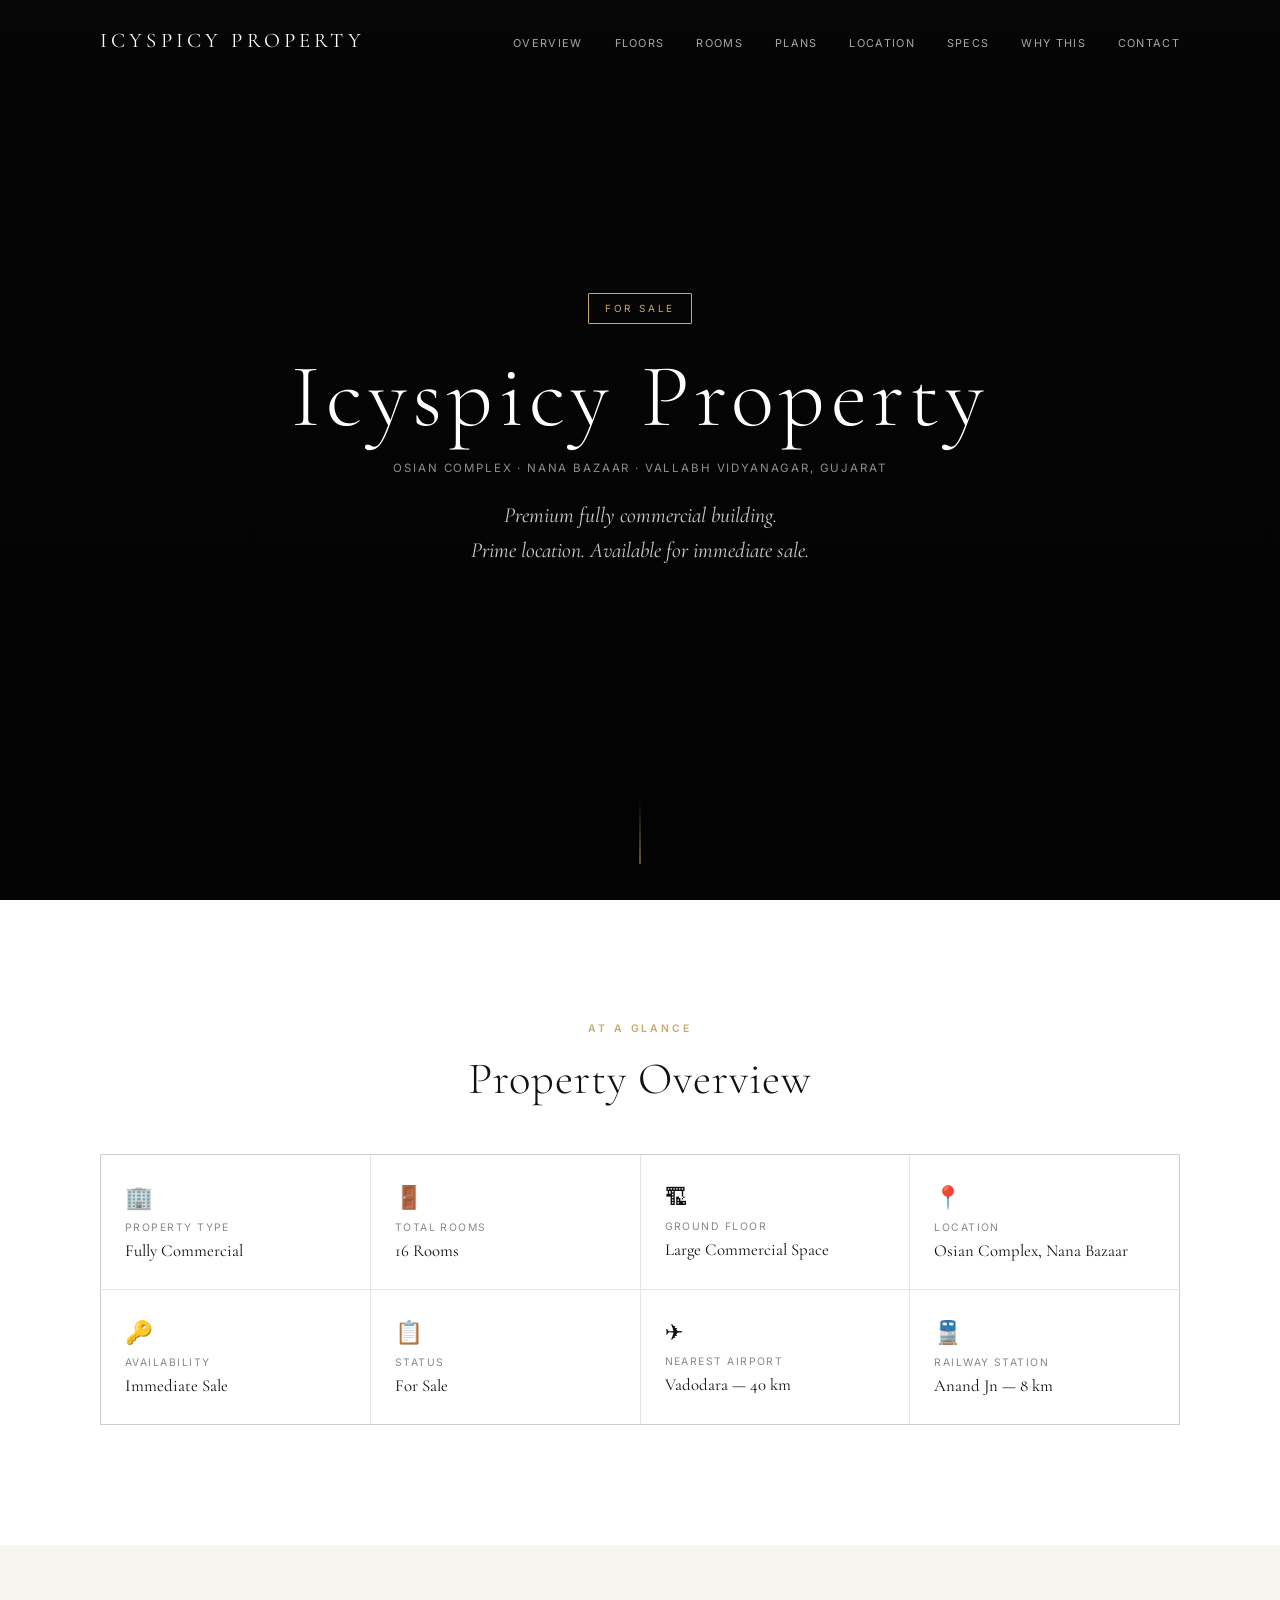
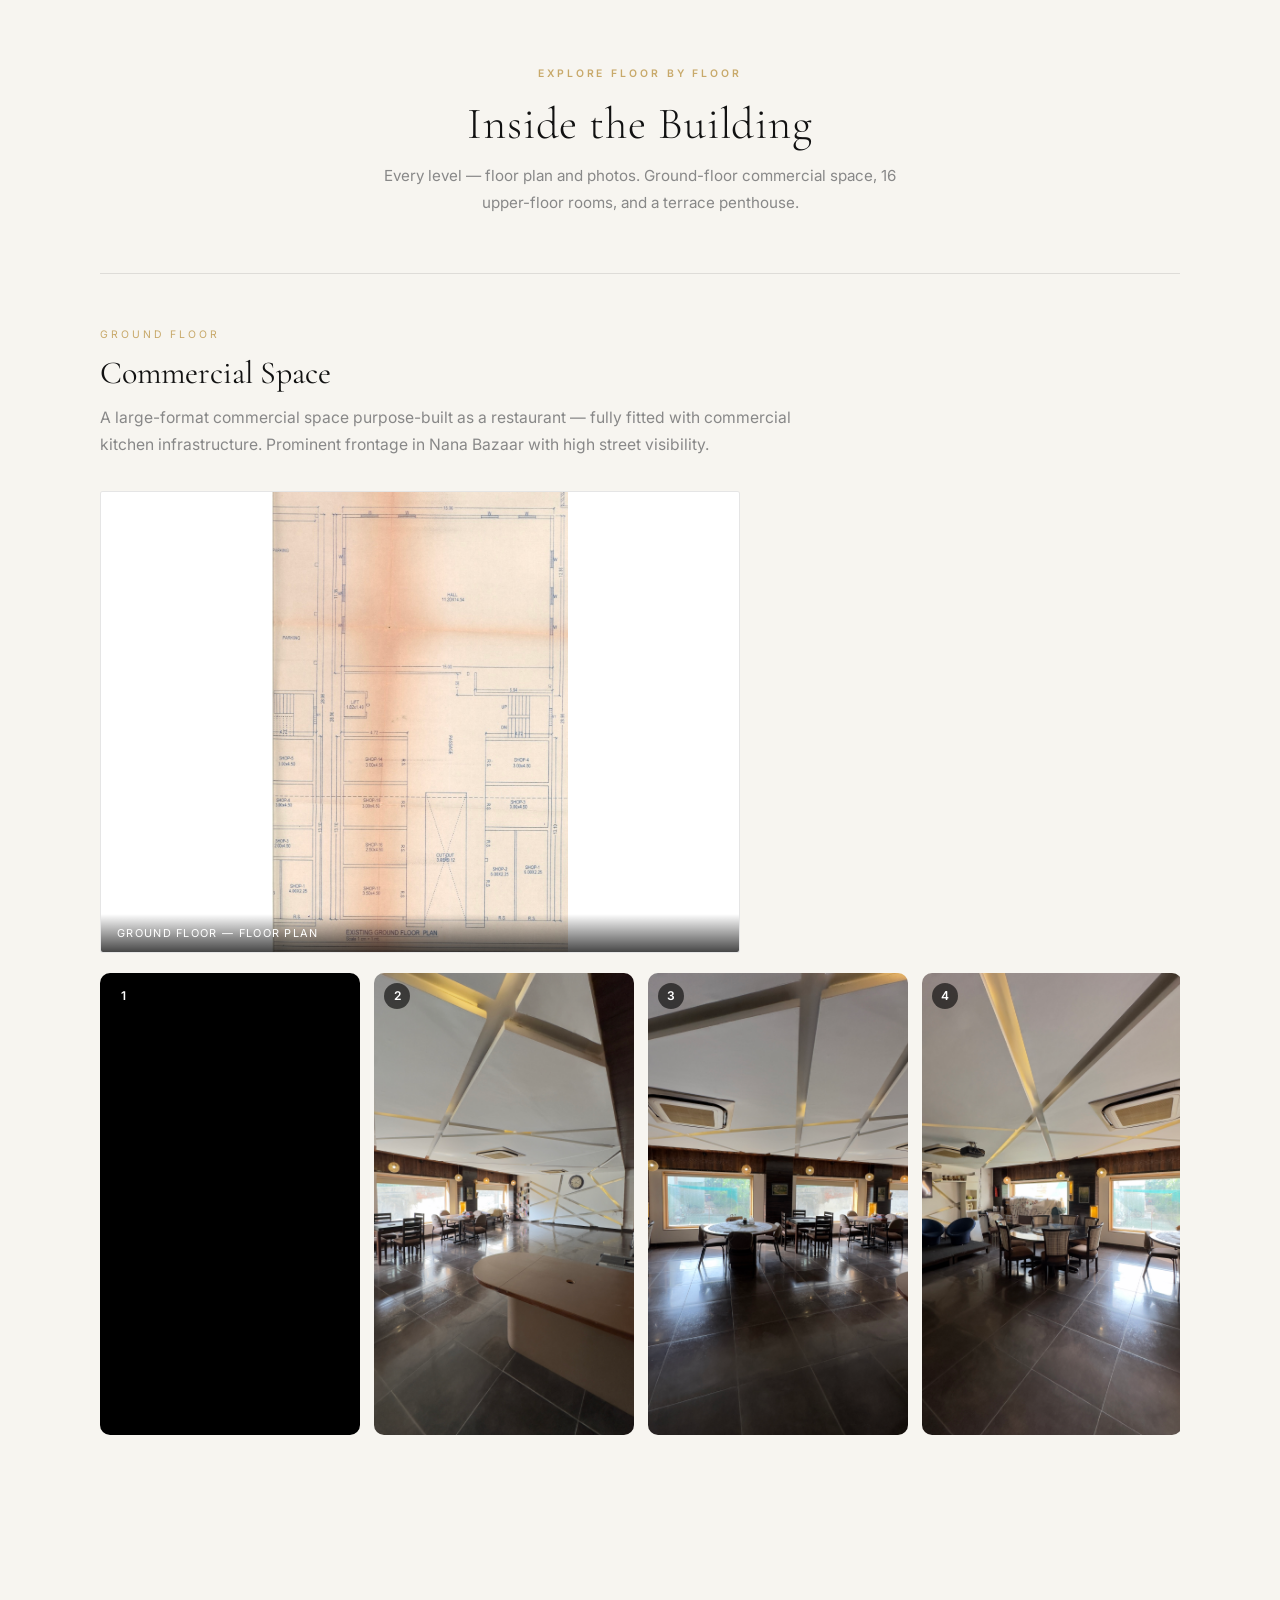
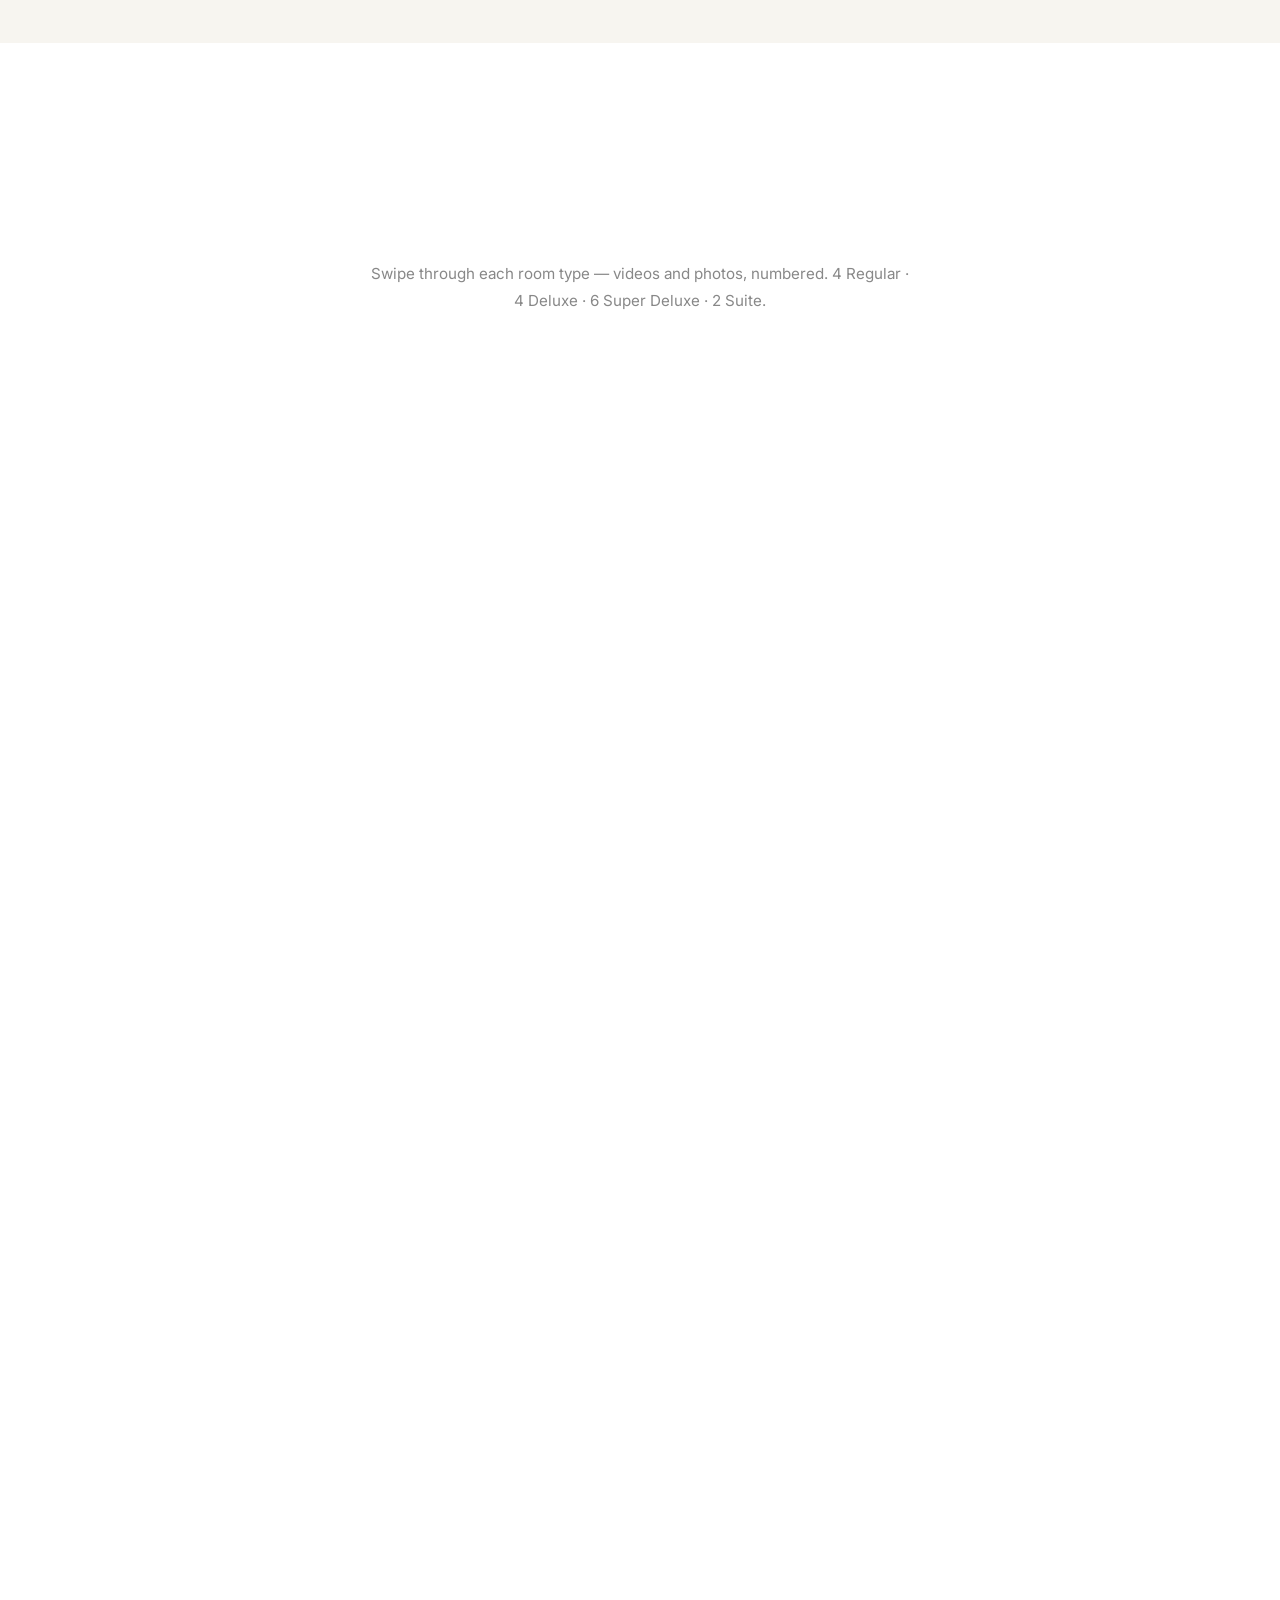
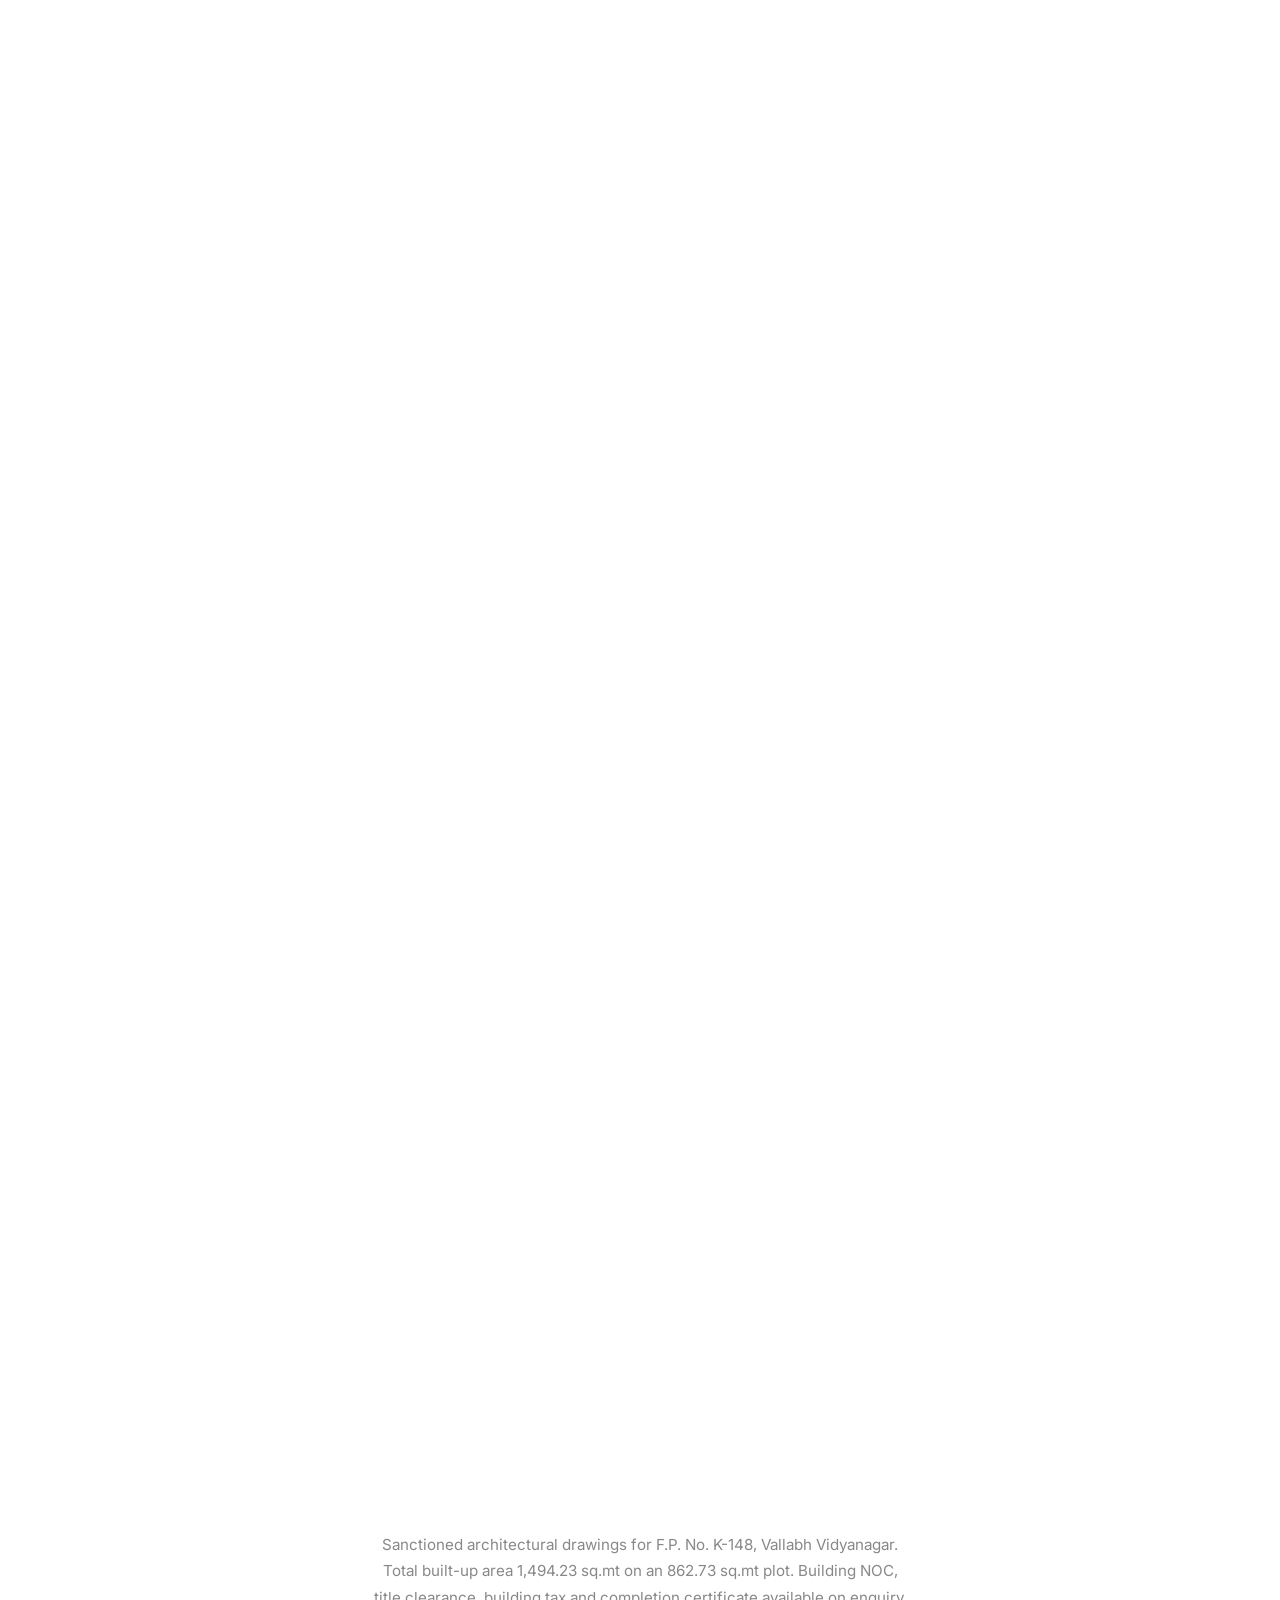
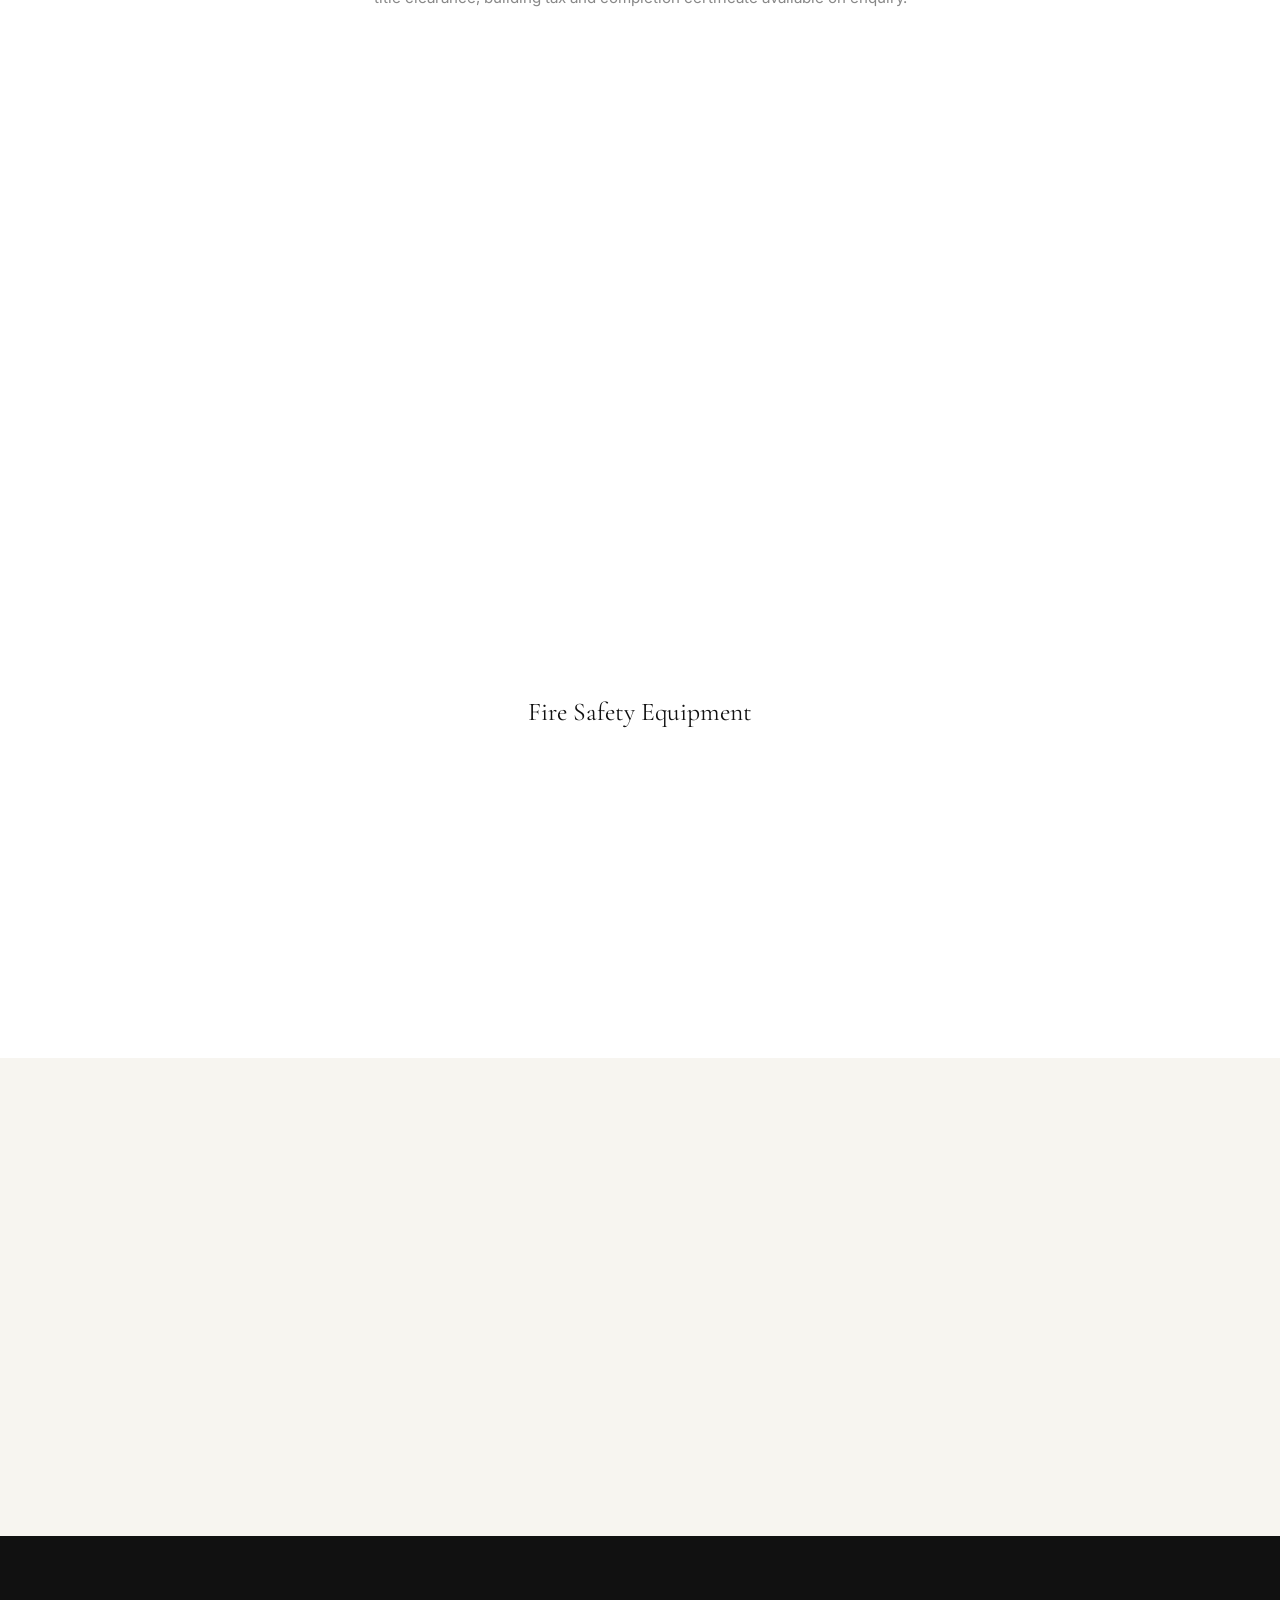
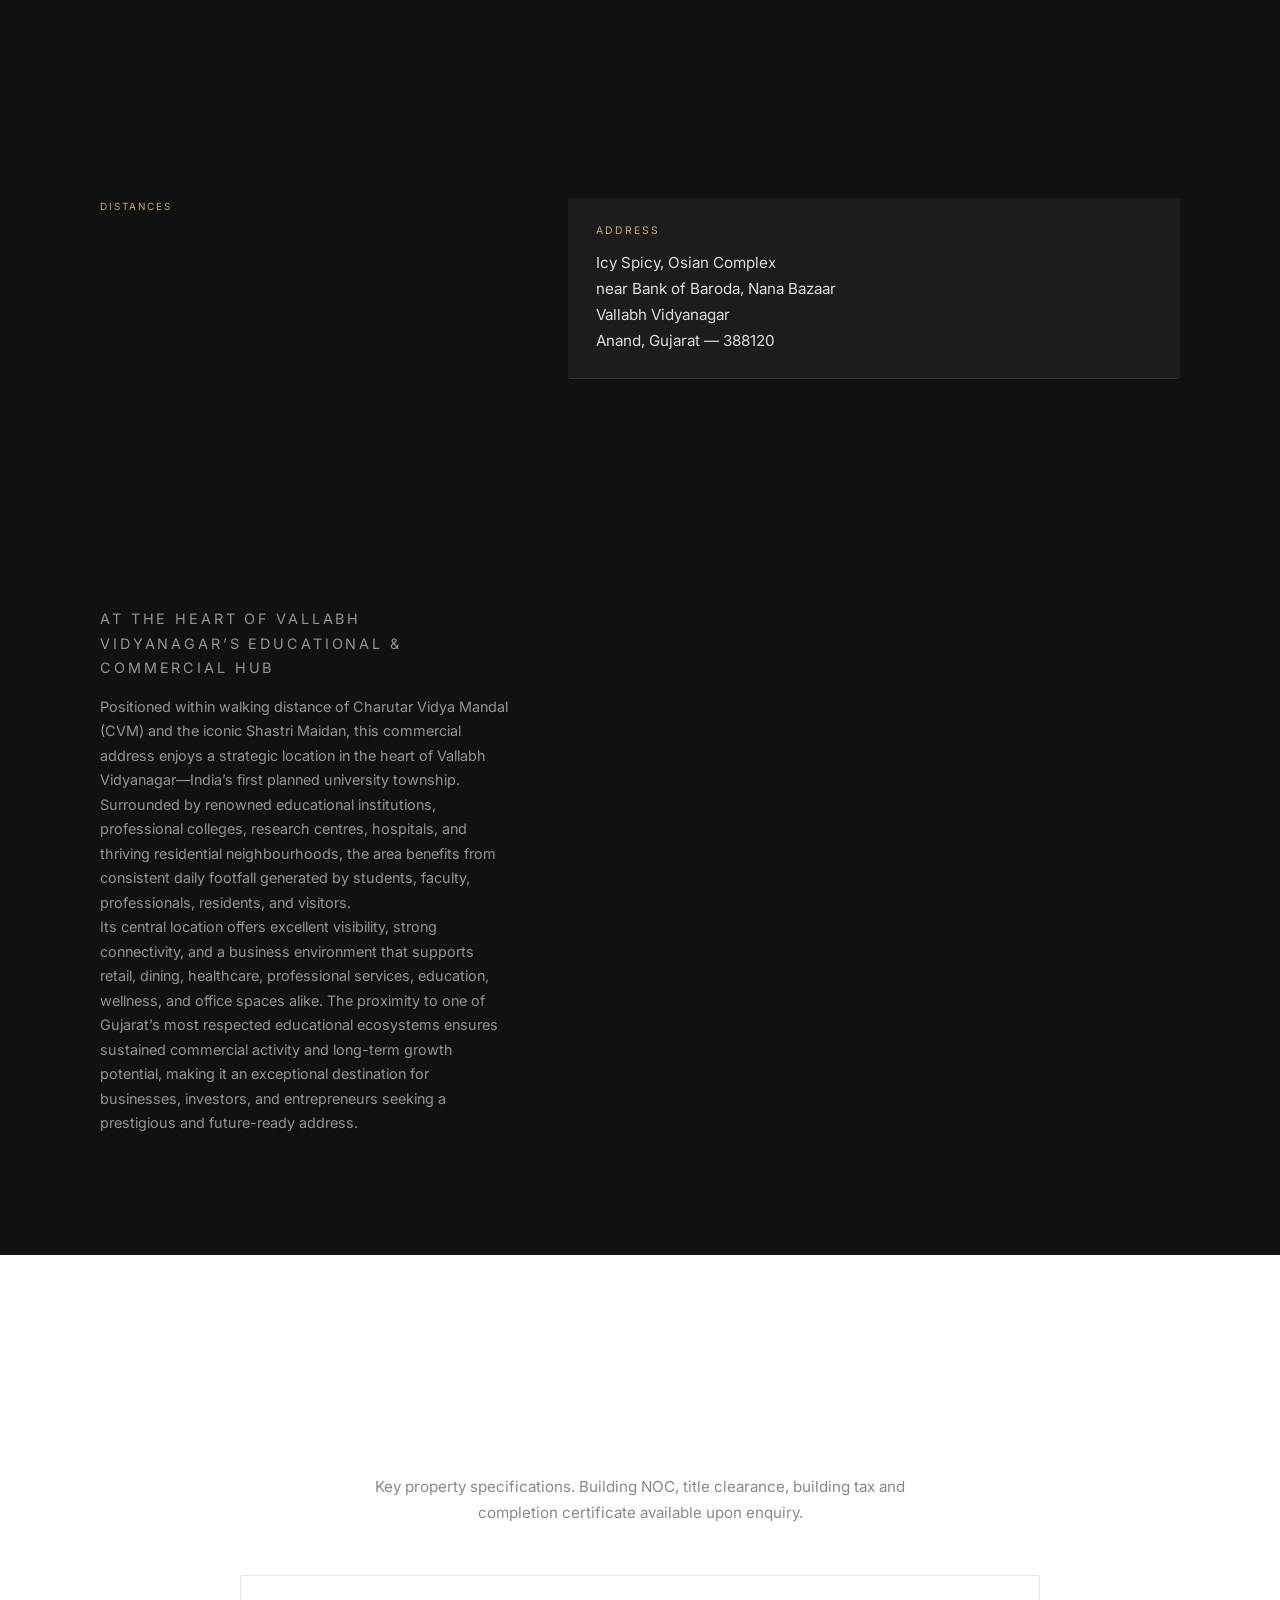
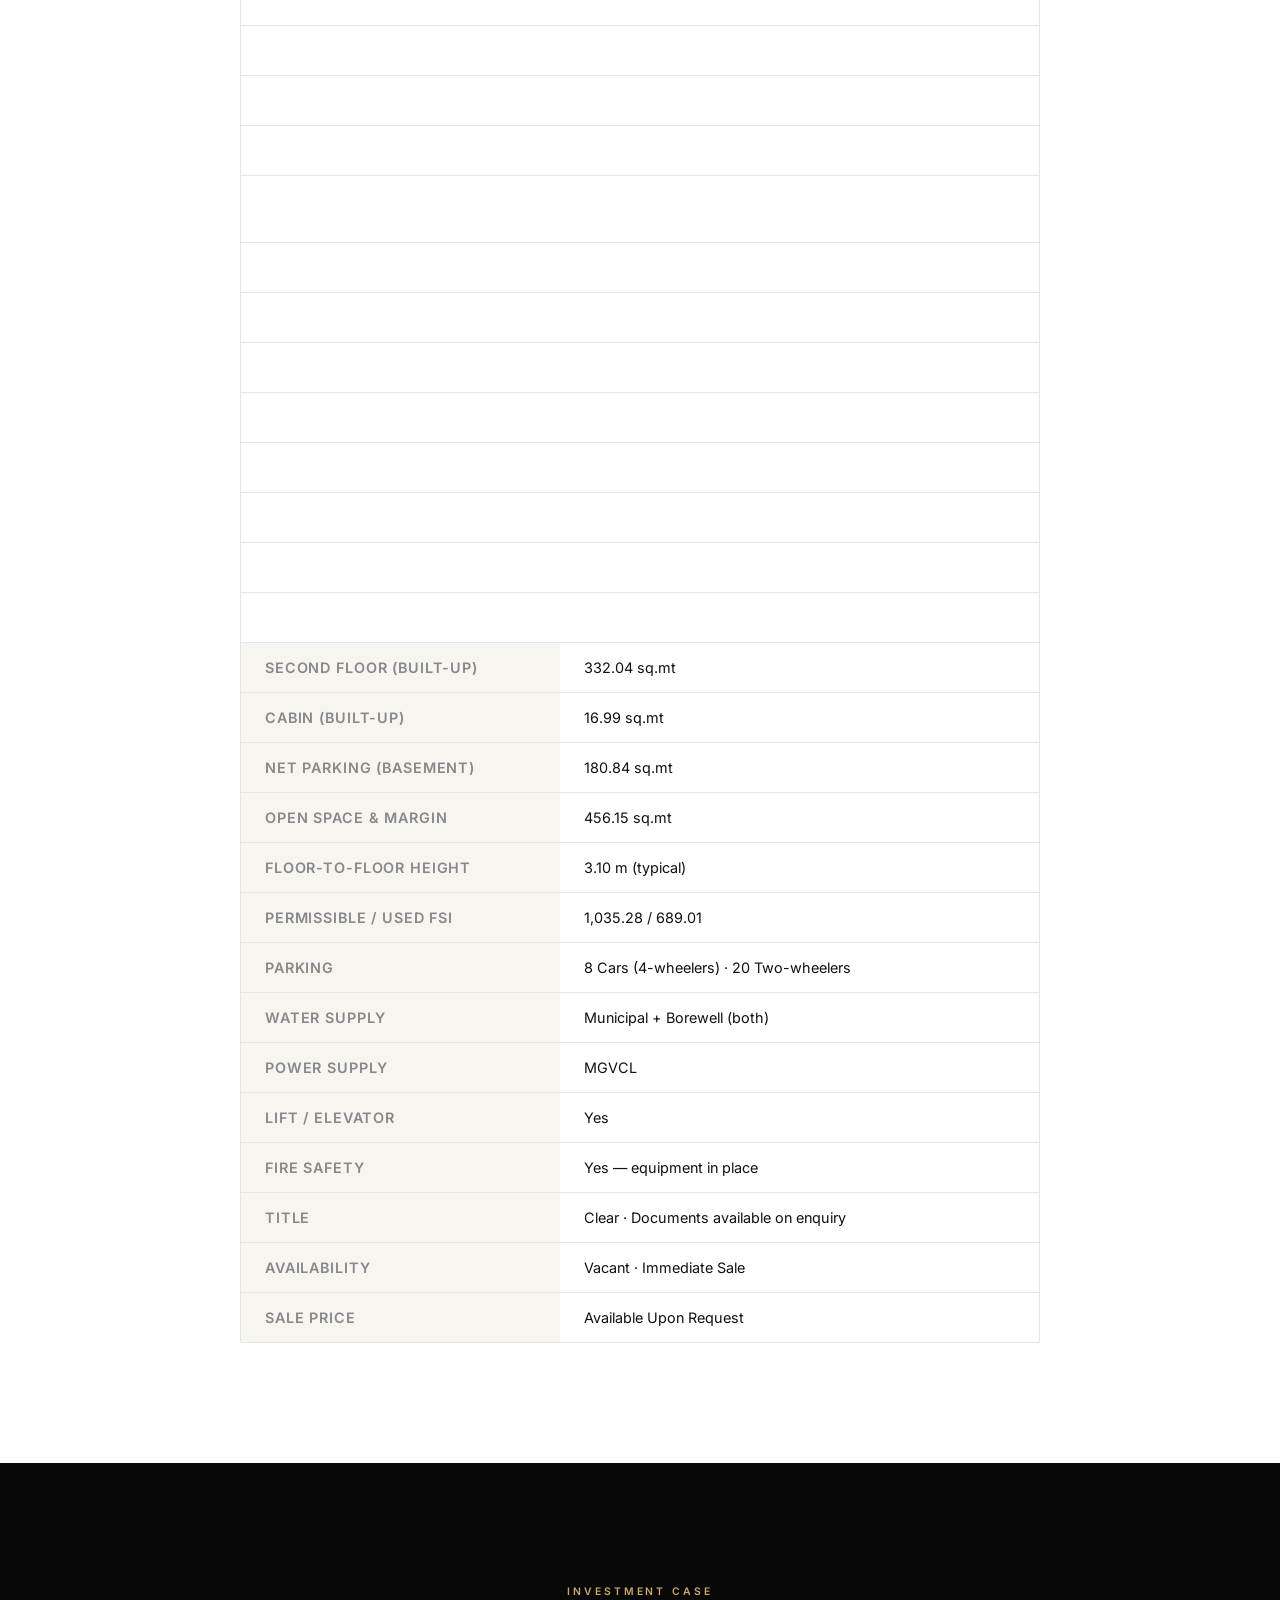
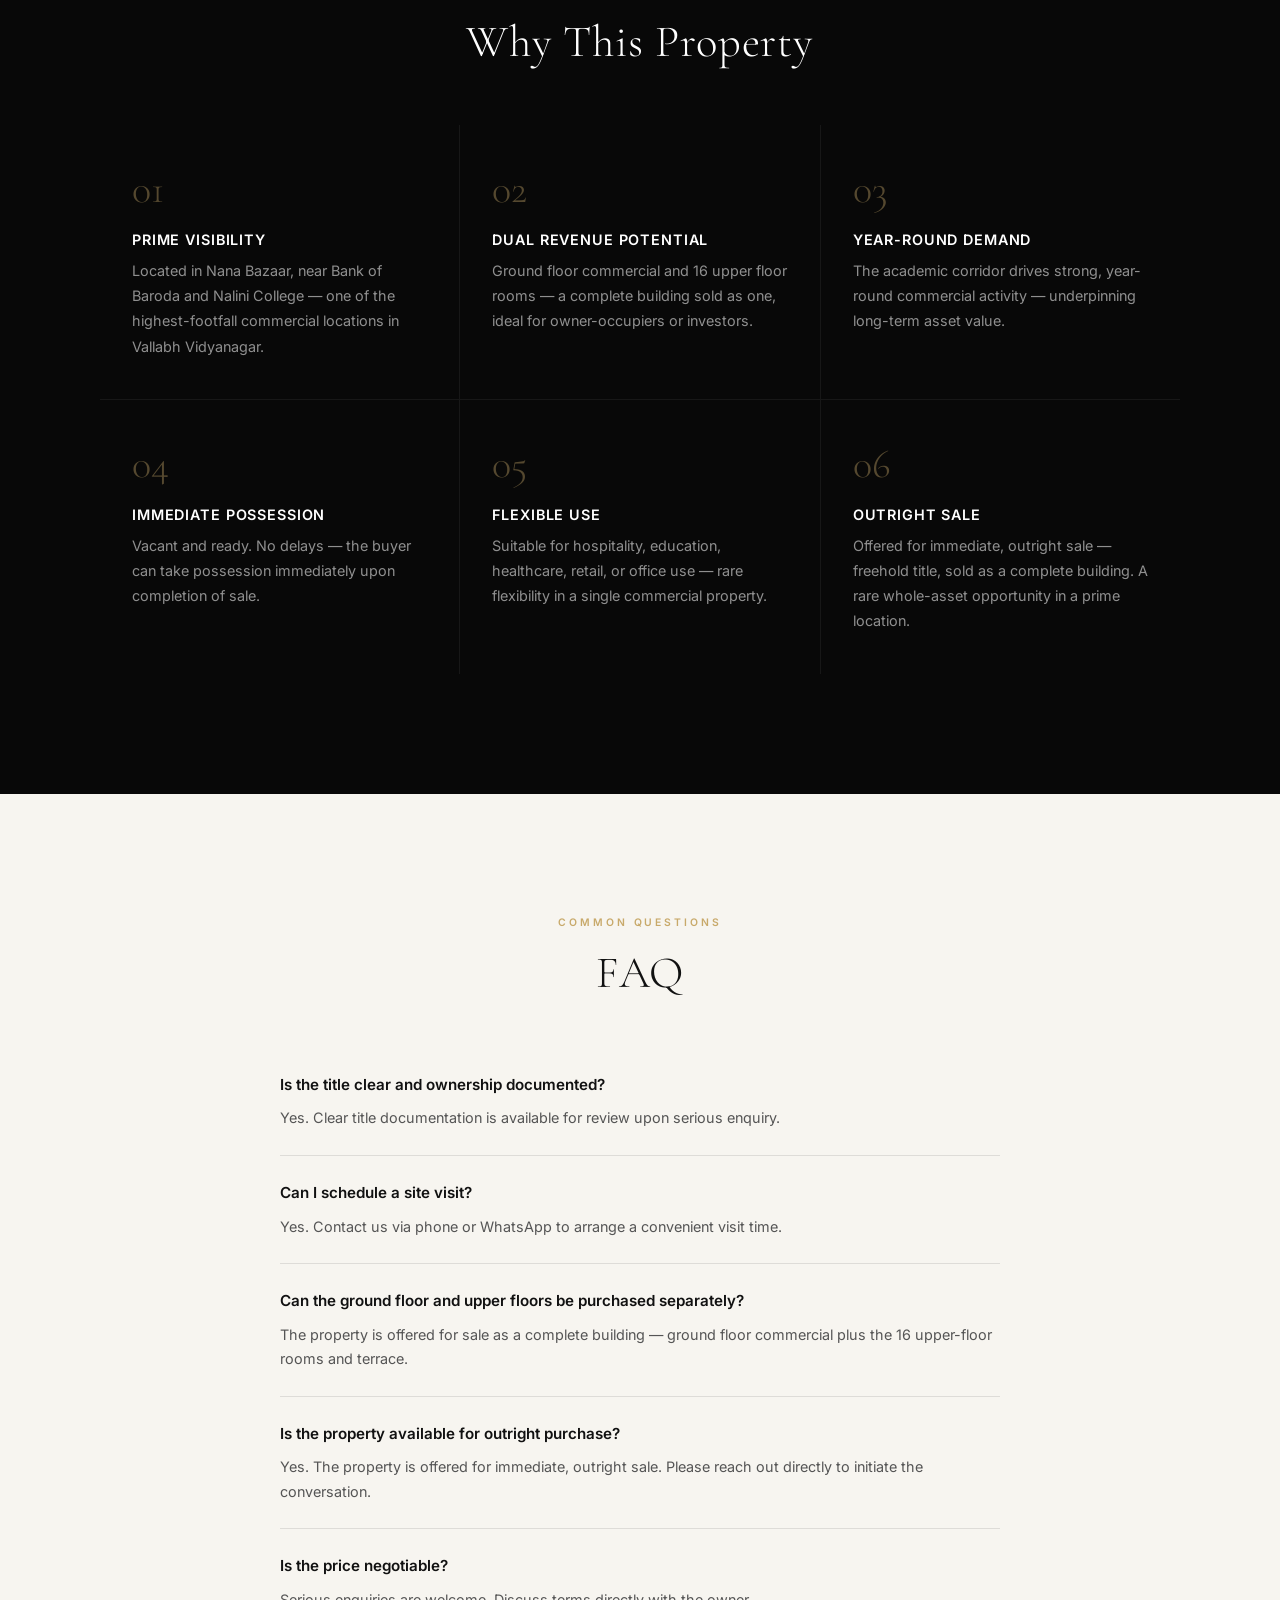
==== commit 7e163645: "Add basement walkthrough video" ====
--- a/index.html
+++ b/index.html
@@ -202,6 +202,9 @@
           <img src="images/basement/existing-basement-plan.jpg" alt="Basement plan" loading="lazy">
           <figcaption>Basement — Floor Plan</figcaption>
         </figure>
+        <div class="rt-reel">
+          <figure class="rt-slide"><video class="rt-video" muted playsinline loop preload="metadata"><source src="videos/basement.mp4" type="video/mp4"></video><span class="rt-num">1</span></figure>
+        </div>
 
       </div>
     </div>
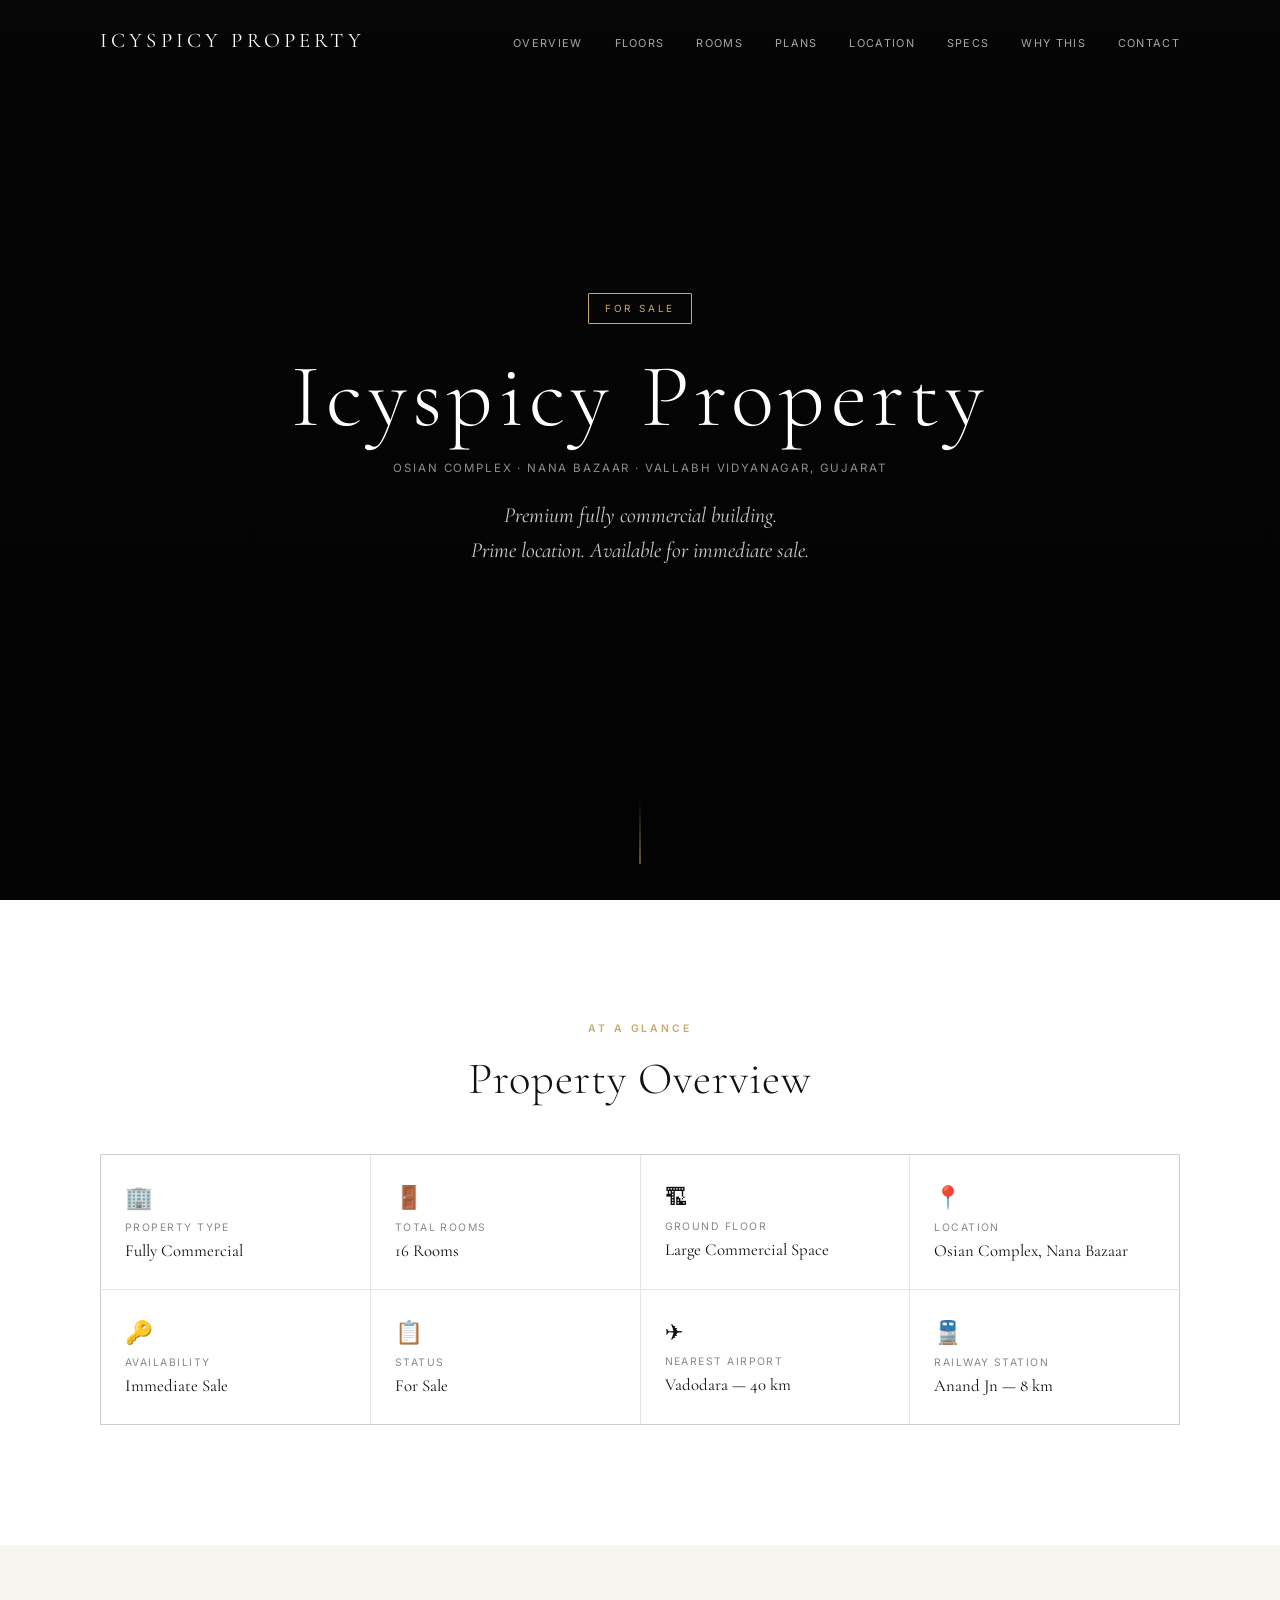
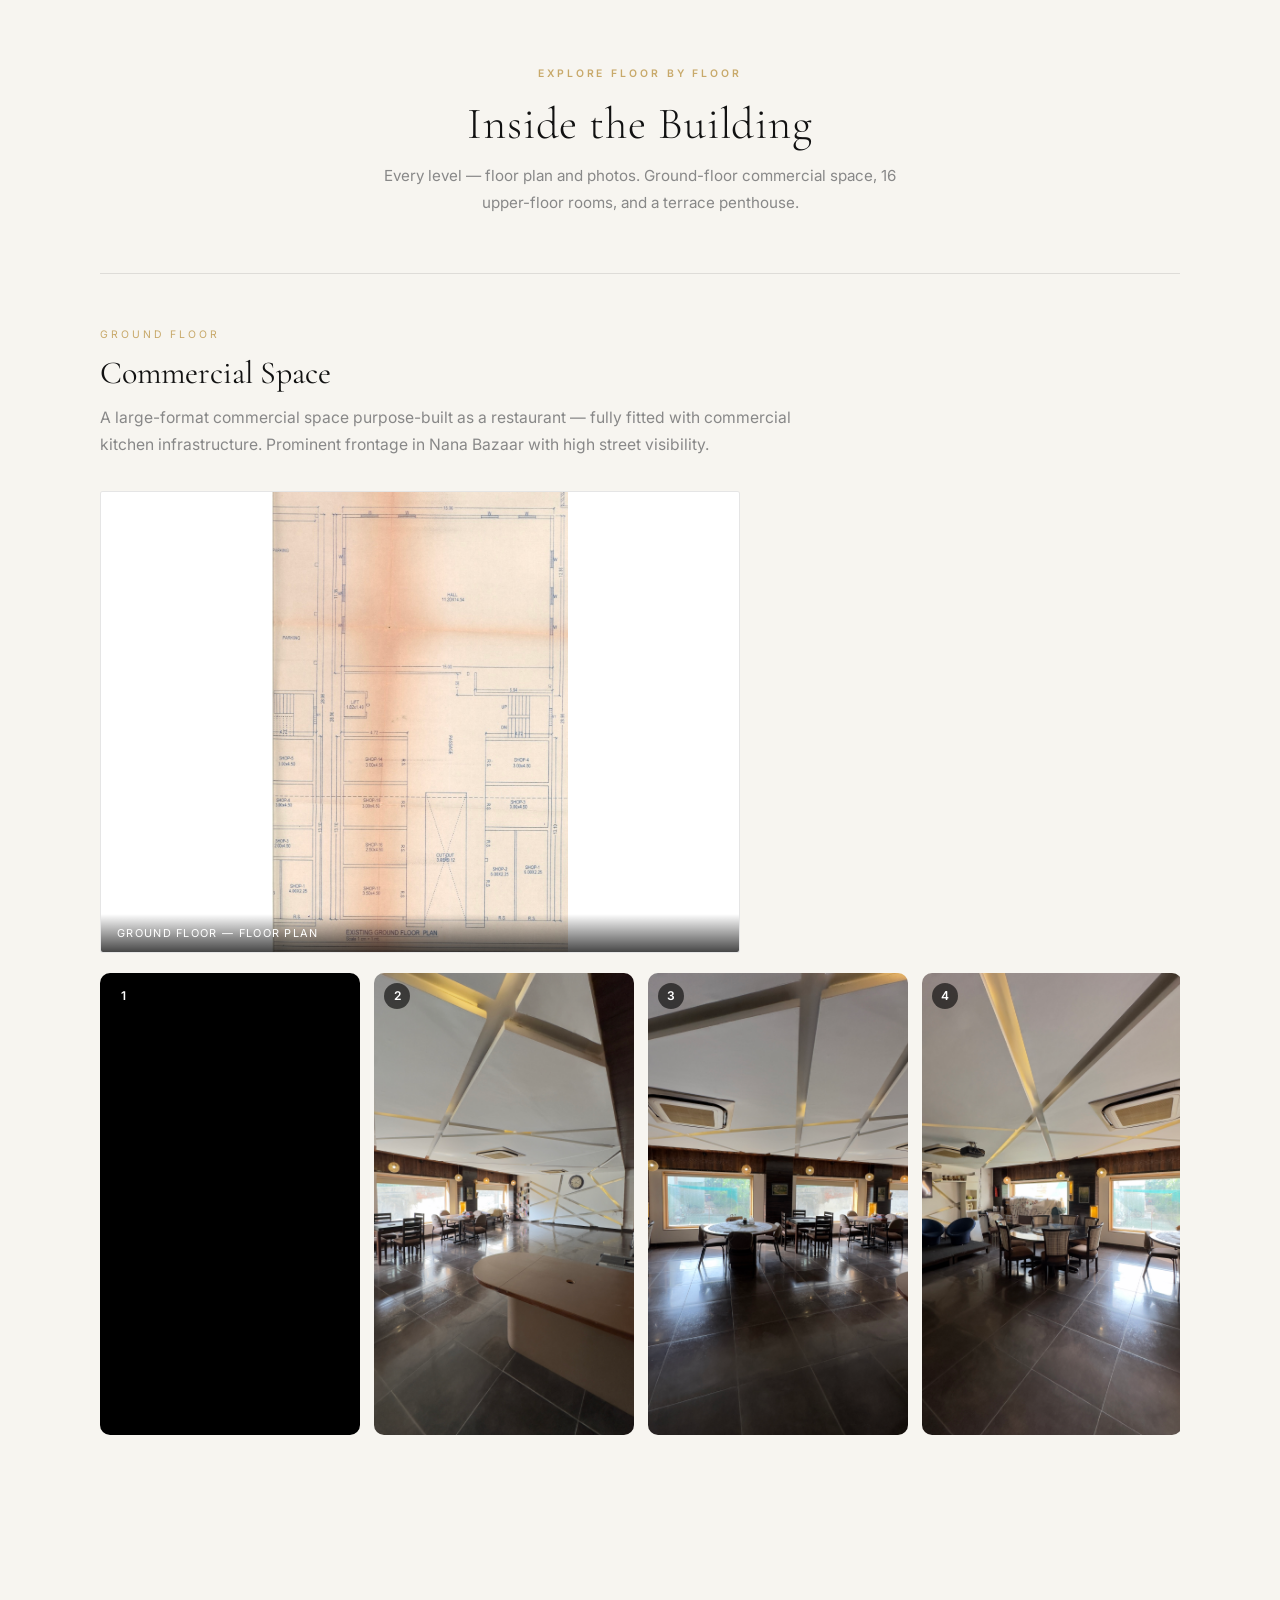
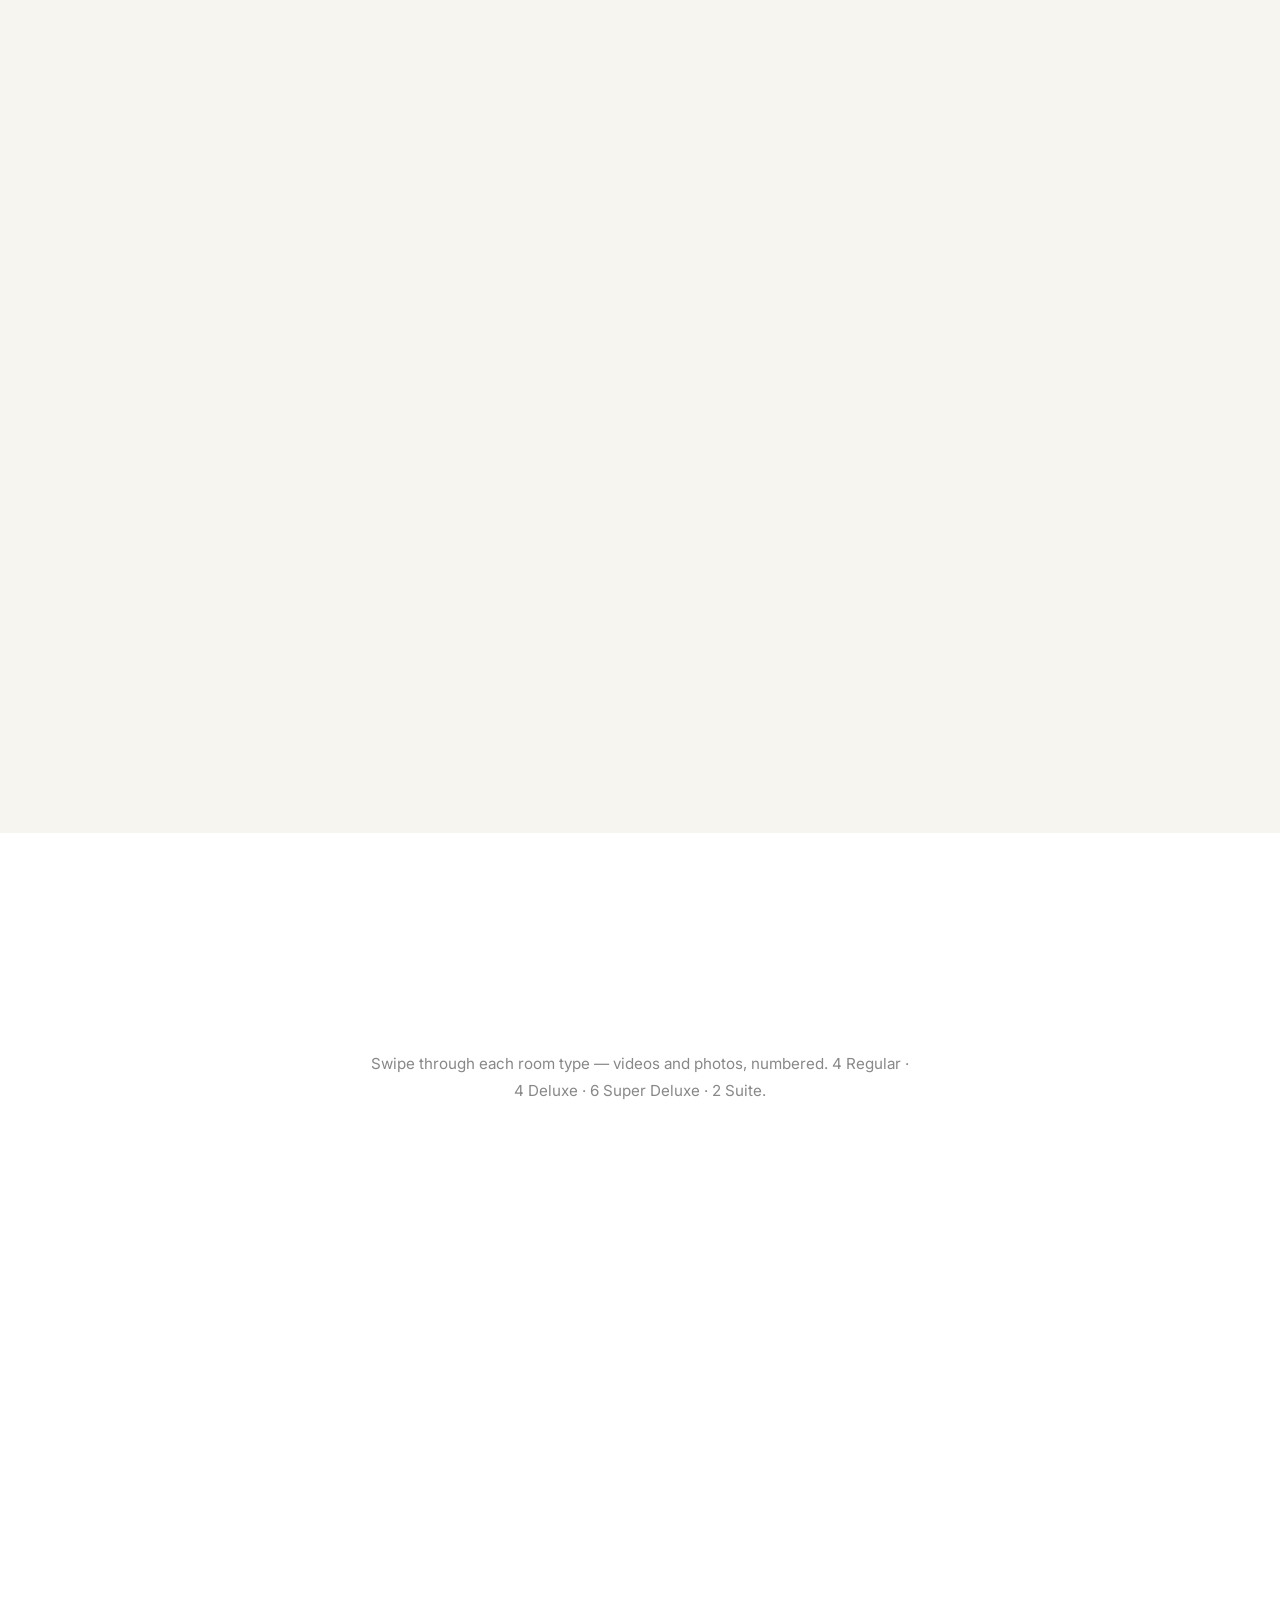
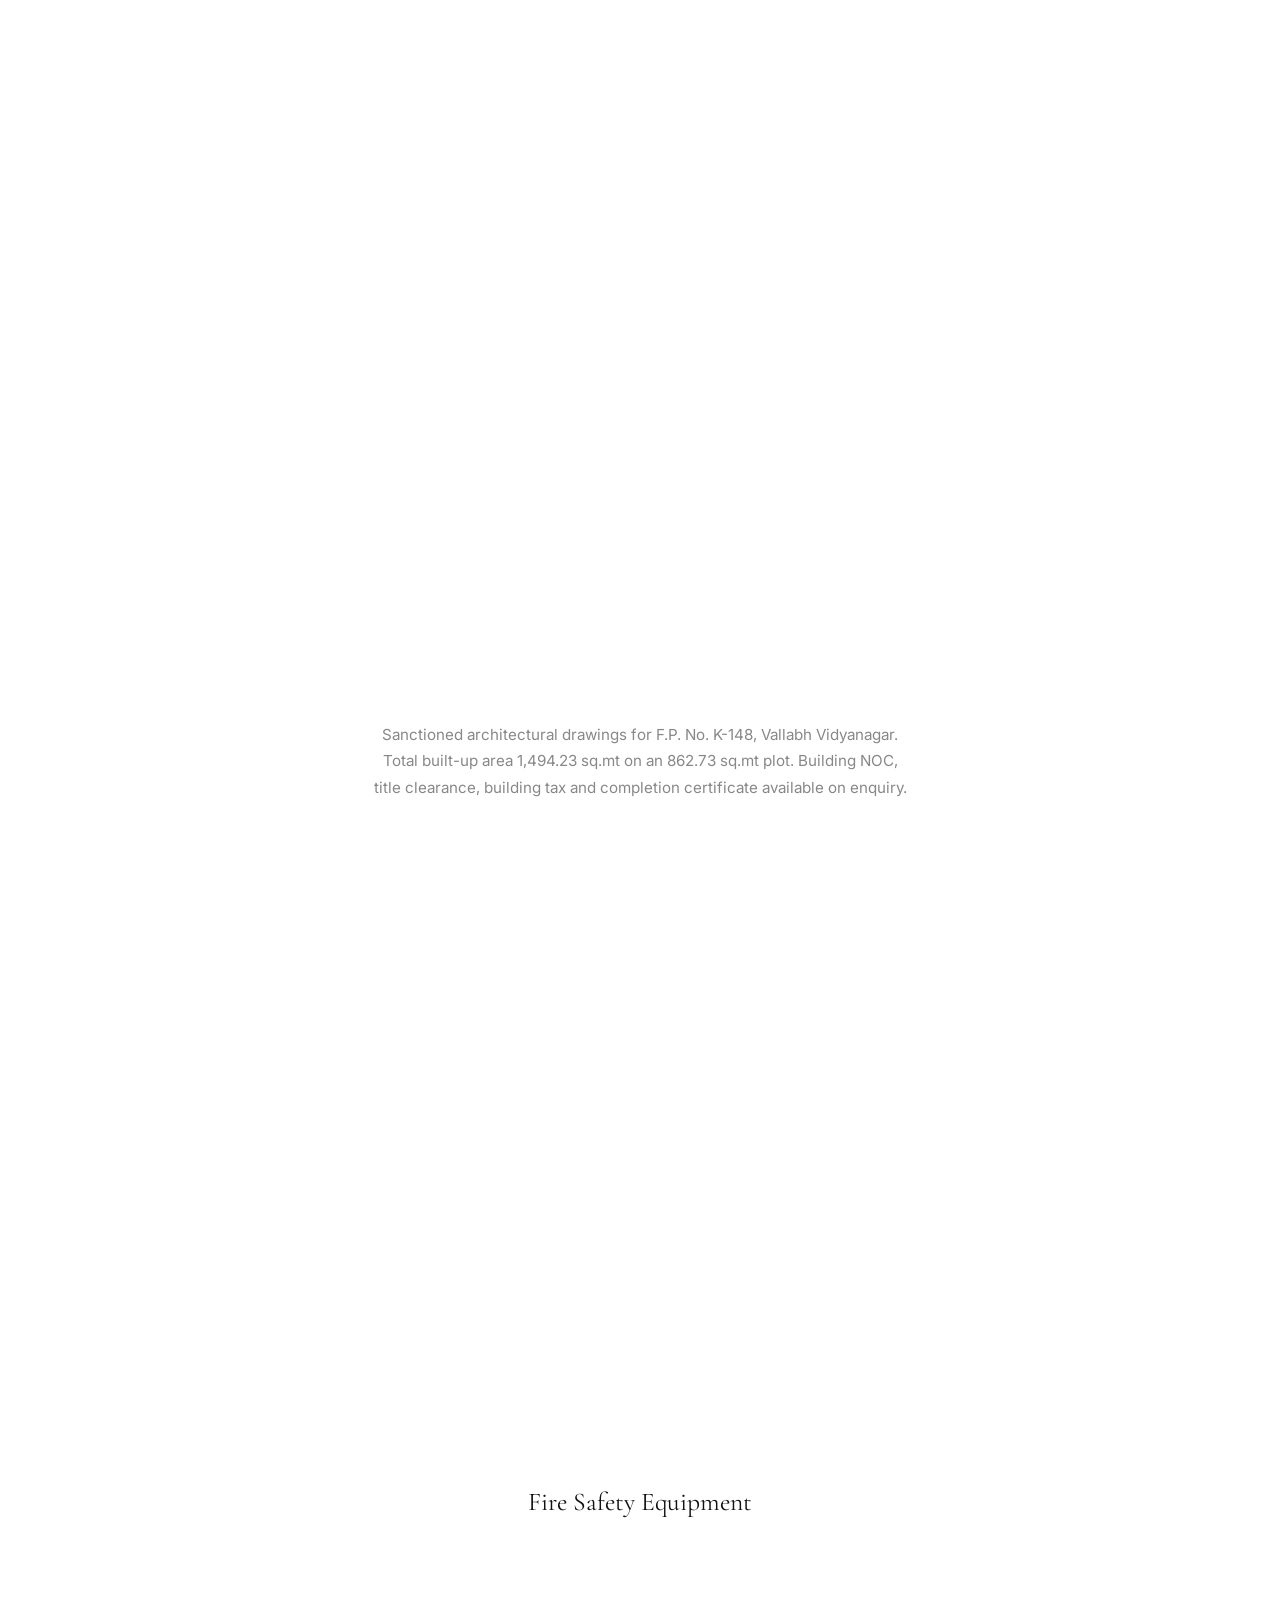
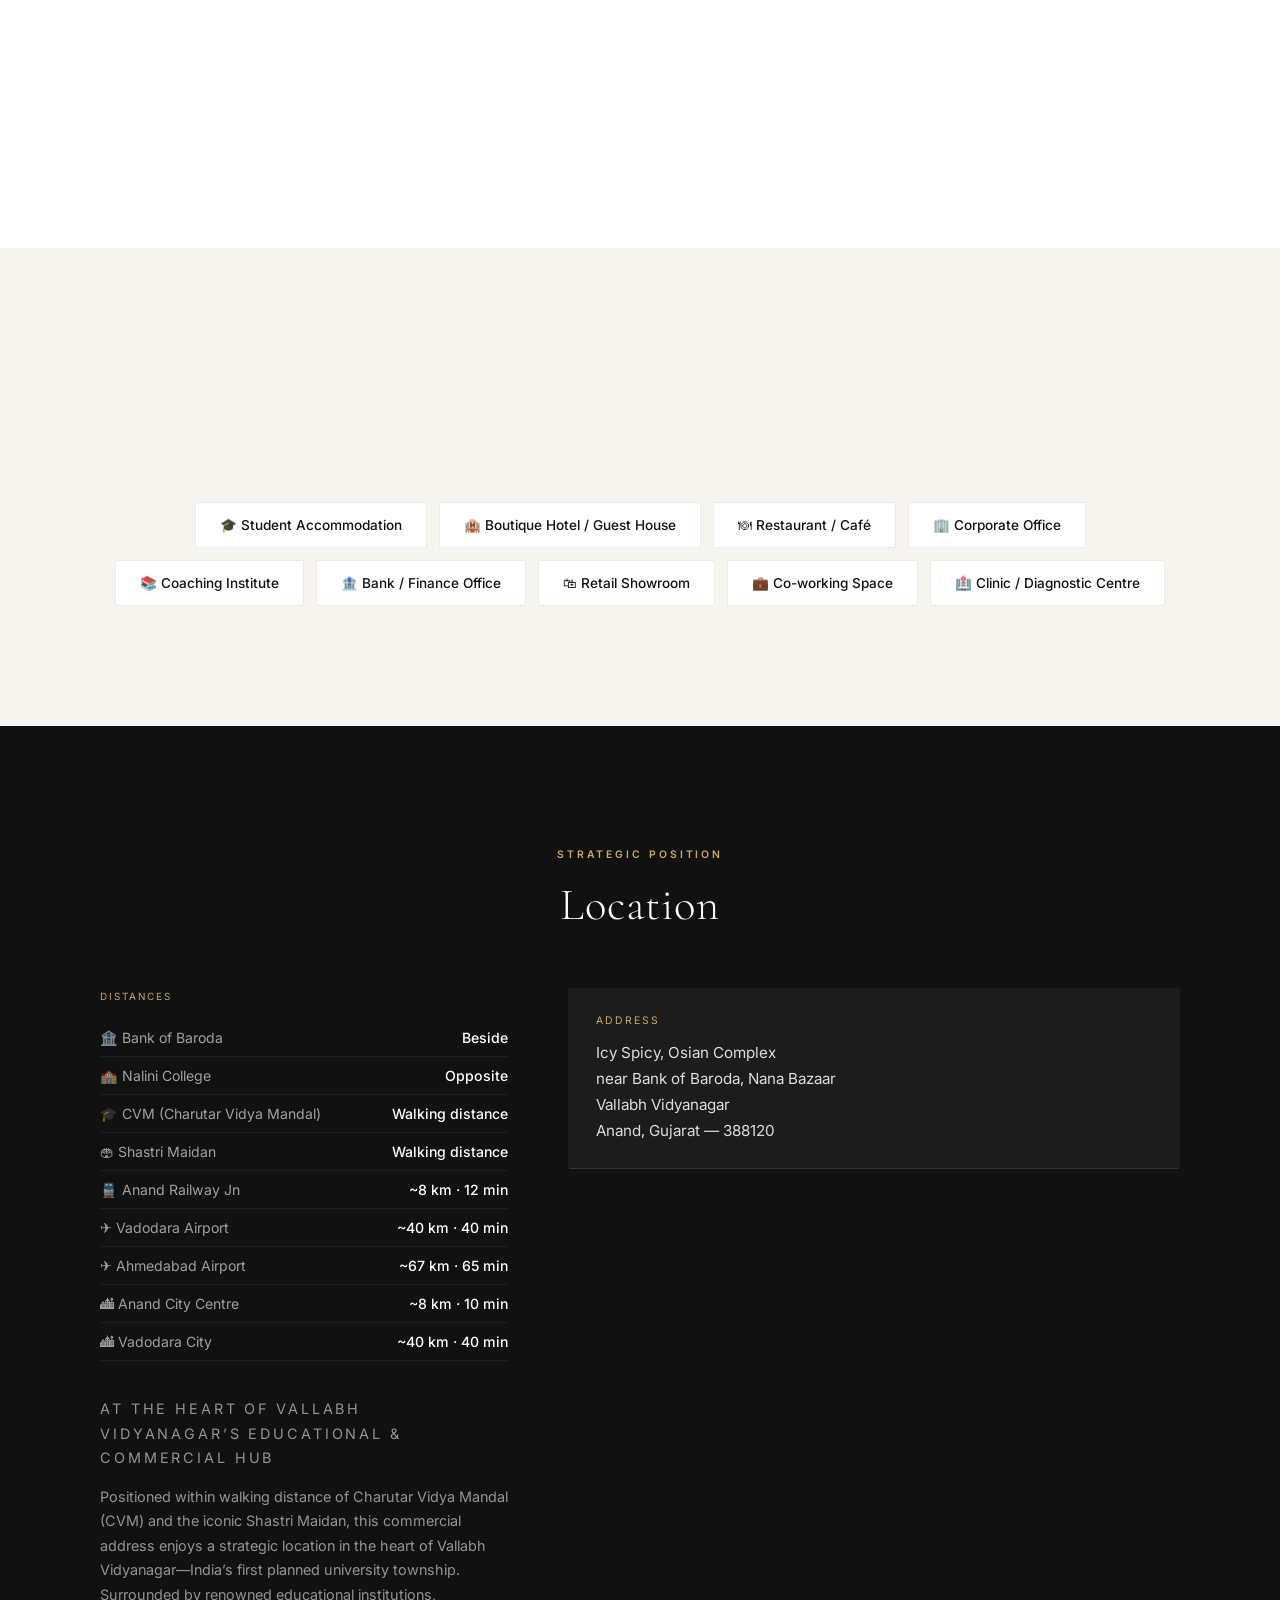
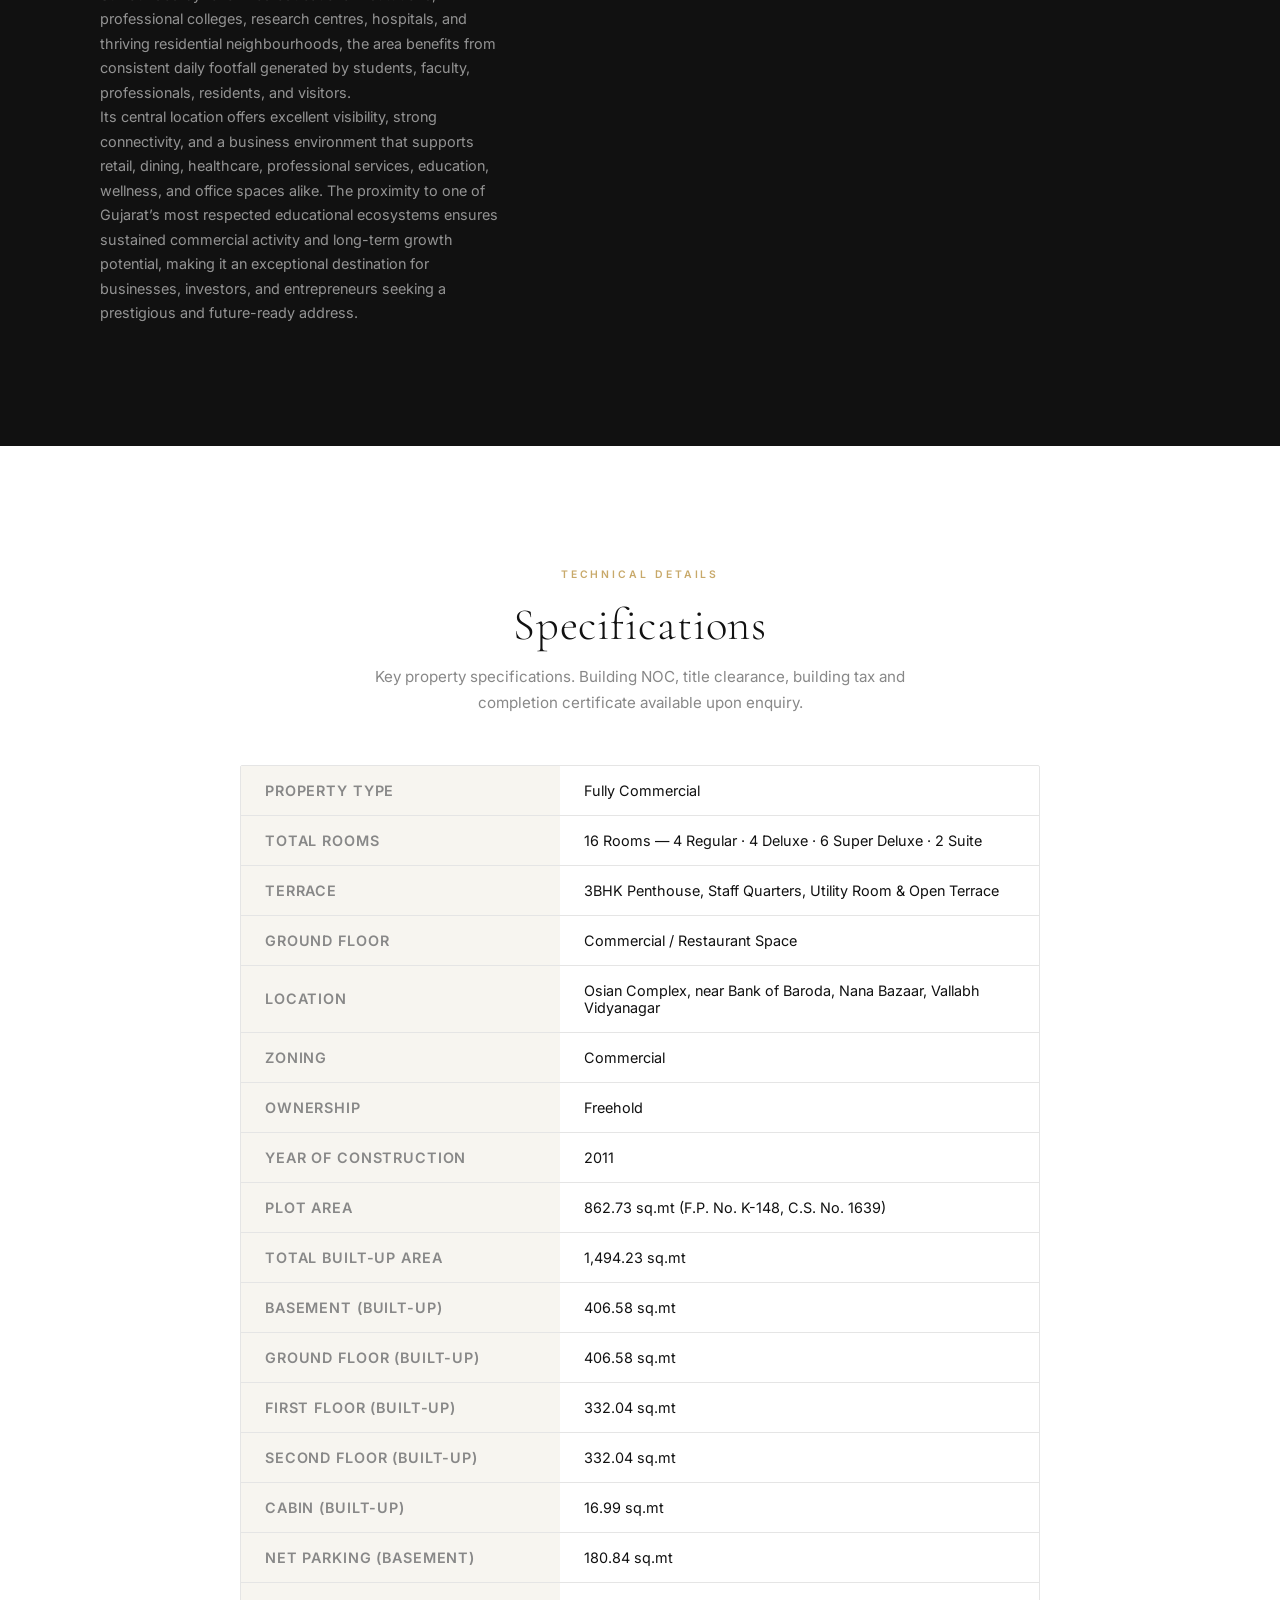
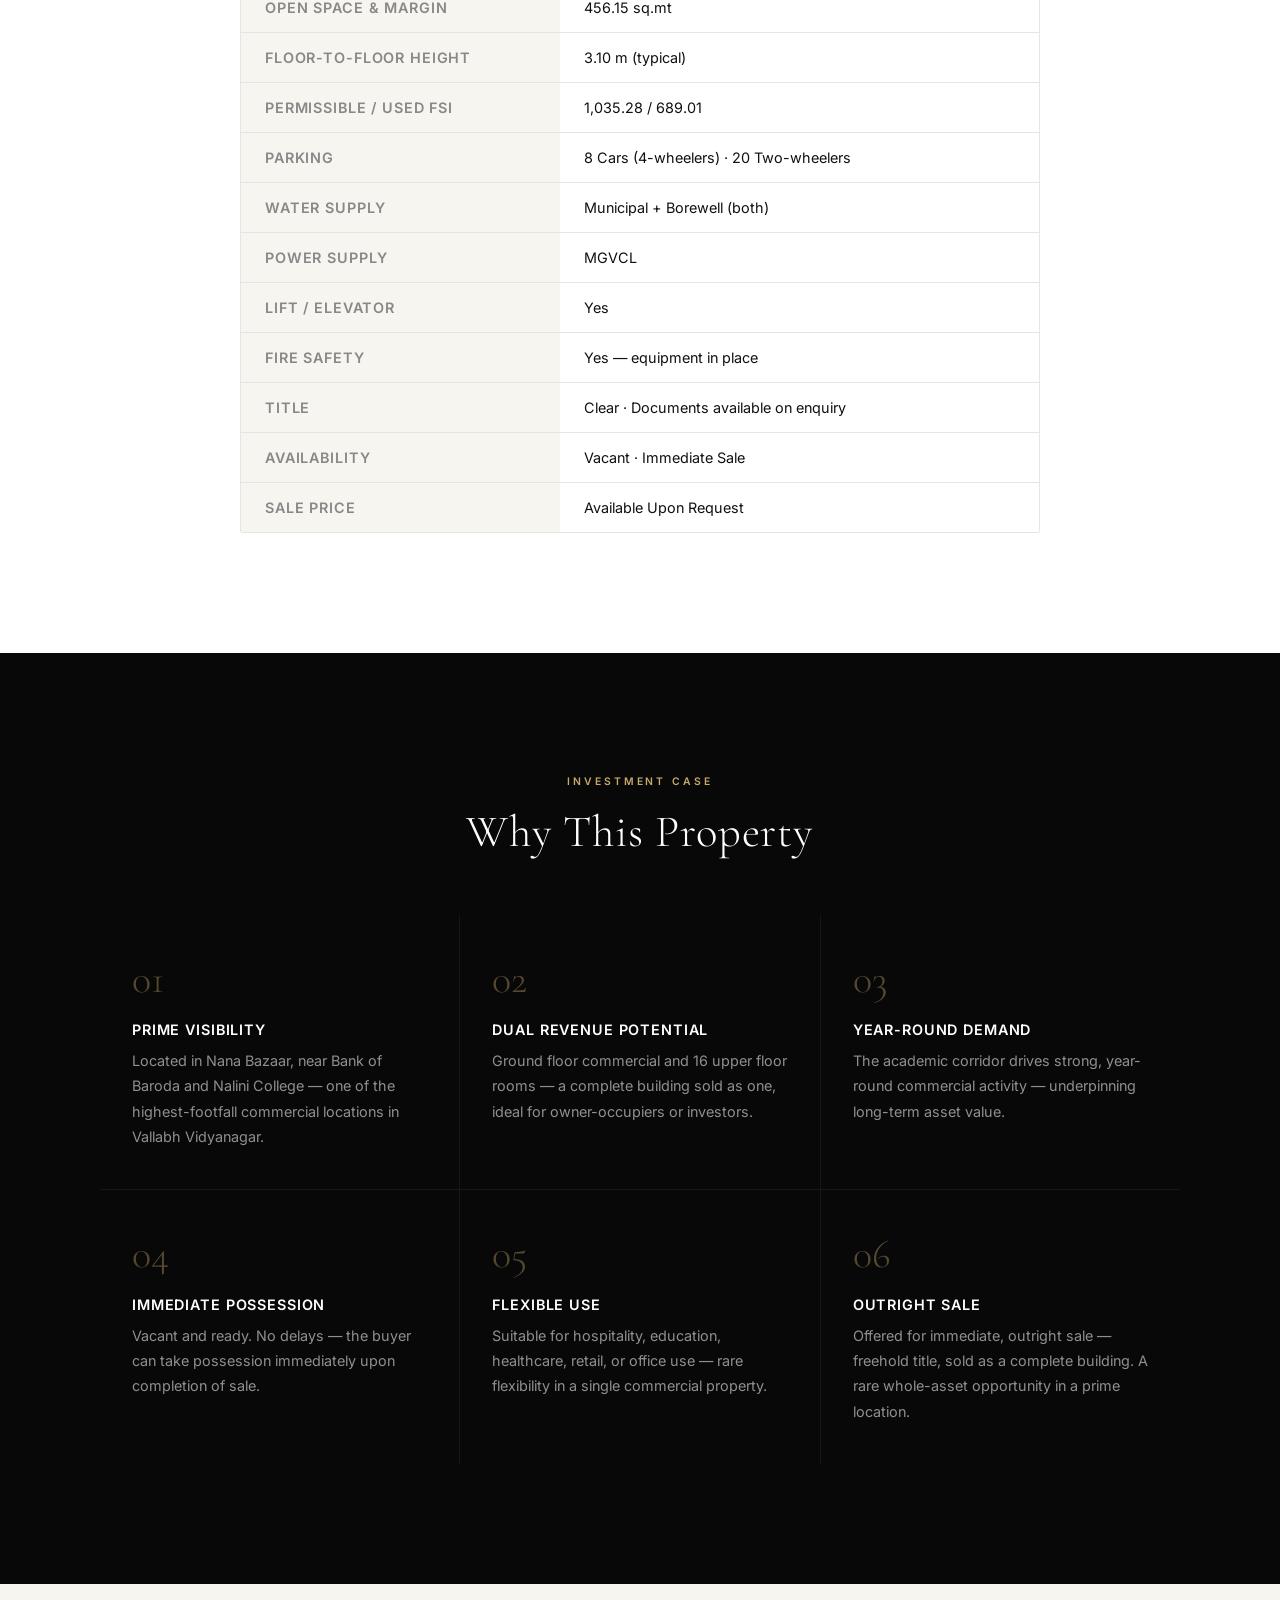
==== commit fe3097e8: "Add first-floor & terrace videos, videos-first ordering" ====
--- a/index.html
+++ b/index.html
@@ -137,6 +137,8 @@
           <figcaption>First Floor — Floor Plan</figcaption>
         </figure>
         <div class="rt-reel">
+          <figure class="rt-slide"><video class="rt-video" muted playsinline loop preload="metadata"><source src="videos/ff-room.mp4" type="video/mp4"></video><span class="rt-num">_N_</span></figure>
+          <figure class="rt-slide"><video class="rt-video" muted playsinline loop preload="metadata"><source src="videos/hallway.mp4" type="video/mp4"></video><span class="rt-num">_N_</span></figure>
           <a class="rt-slide" href="images/first/deluxe-3-1.jpg" target="_blank"><img src="images/first/deluxe-3-1.jpg" alt="" loading="lazy"><span class="rt-num">1</span></a>
           <a class="rt-slide" href="images/first/deluxe-3-2.jpg" target="_blank"><img src="images/first/deluxe-3-2.jpg" alt="" loading="lazy"><span class="rt-num">2</span></a>
           <a class="rt-slide" href="images/first/deluxe-3-3.jpg" target="_blank"><img src="images/first/deluxe-3-3.jpg" alt="" loading="lazy"><span class="rt-num">3</span></a>
@@ -192,6 +194,17 @@
         </div>
       </div>
 
+      <div class="floor-block" id="floor-terrace">
+        <div class="floor-head">
+          <span class="floor-num">Terrace</span>
+          <h3>Penthouse &amp; Utility</h3>
+          <p>A private 3BHK penthouse plus staff quarters, utility room and open terrace — a rare live-in or premium-use addition atop the building.</p>
+        </div>
+        <div class="rt-reel">
+          <figure class="rt-slide"><video class="rt-video" muted playsinline loop preload="metadata"><source src="videos/terrace.mp4" type="video/mp4"></video><span class="rt-num">1</span></figure>
+        </div>
+      </div>
+
       <div class="floor-block" id="floor-basement">
         <div class="floor-head">
           <span class="floor-num">Basement</span>
@@ -228,35 +241,35 @@
             <video class="rt-video" muted playsinline loop preload="metadata">
               <source src="videos/regular-1.mp4" type="video/mp4">
             </video>
-            <span class="rt-num">1</span>
+            <span class="rt-num">2</span>
           </figure>
           <figure class="rt-slide">
             <video class="rt-video" muted playsinline loop preload="metadata">
               <source src="videos/regular-2.mp4" type="video/mp4">
             </video>
-            <span class="rt-num">2</span>
+            <span class="rt-num">3</span>
           </figure>
           <figure class="rt-slide">
             <video class="rt-video" muted playsinline loop preload="metadata">
               <source src="videos/regular-3.mp4" type="video/mp4">
             </video>
-            <span class="rt-num">3</span>
+            <span class="rt-num">4</span>
           </figure>
           <a class="rt-slide" href="images/second/normal-1-1.jpg" target="_blank">
             <img src="images/second/normal-1-1.jpg" alt="" loading="lazy">
-            <span class="rt-num">4</span>
+            <span class="rt-num">5</span>
           </a>
           <a class="rt-slide" href="images/second/normal-2-1.jpg" target="_blank">
             <img src="images/second/normal-2-1.jpg" alt="" loading="lazy">
-            <span class="rt-num">5</span>
+            <span class="rt-num">6</span>
           </a>
           <a class="rt-slide" href="images/first/normal-3-1.jpg" target="_blank">
             <img src="images/first/normal-3-1.jpg" alt="" loading="lazy">
-            <span class="rt-num">6</span>
+            <span class="rt-num">7</span>
           </a>
           <a class="rt-slide" href="images/first/normal-3-2.jpg" target="_blank">
             <img src="images/first/normal-3-2.jpg" alt="" loading="lazy">
-            <span class="rt-num">7</span>
+            <span class="rt-num">8</span>
           </a>
         </div>
       </div>
@@ -271,47 +284,47 @@
             <video class="rt-video" muted playsinline loop preload="metadata">
               <source src="videos/deluxe-1.mp4" type="video/mp4">
             </video>
-            <span class="rt-num">1</span>
+            <span class="rt-num">9</span>
           </figure>
           <figure class="rt-slide">
             <video class="rt-video" muted playsinline loop preload="metadata">
               <source src="videos/deluxe-2.mp4" type="video/mp4">
             </video>
-            <span class="rt-num">2</span>
+            <span class="rt-num">10</span>
           </figure>
           <figure class="rt-slide">
             <video class="rt-video" muted playsinline loop preload="metadata">
               <source src="videos/deluxe-3.mp4" type="video/mp4">
             </video>
-            <span class="rt-num">3</span>
+            <span class="rt-num">11</span>
           </figure>
           <a class="rt-slide" href="images/second/deluxe-1-1.jpg" target="_blank">
             <img src="images/second/deluxe-1-1.jpg" alt="" loading="lazy">
-            <span class="rt-num">4</span>
+            <span class="rt-num">12</span>
           </a>
           <a class="rt-slide" href="images/second/deluxe-1-2.jpg" target="_blank">
             <img src="images/second/deluxe-1-2.jpg" alt="" loading="lazy">
-            <span class="rt-num">5</span>
+            <span class="rt-num">13</span>
           </a>
           <a class="rt-slide" href="images/second/deluxe-2-1.jpg" target="_blank">
             <img src="images/second/deluxe-2-1.jpg" alt="" loading="lazy">
-            <span class="rt-num">6</span>
+            <span class="rt-num">14</span>
           </a>
           <a class="rt-slide" href="images/second/deluxe-2-2.jpg" target="_blank">
             <img src="images/second/deluxe-2-2.jpg" alt="" loading="lazy">
-            <span class="rt-num">7</span>
+            <span class="rt-num">15</span>
           </a>
           <a class="rt-slide" href="images/first/deluxe-3-1.jpg" target="_blank">
             <img src="images/first/deluxe-3-1.jpg" alt="" loading="lazy">
-            <span class="rt-num">8</span>
+            <span class="rt-num">16</span>
           </a>
           <a class="rt-slide" href="images/first/deluxe-3-2.jpg" target="_blank">
             <img src="images/first/deluxe-3-2.jpg" alt="" loading="lazy">
-            <span class="rt-num">9</span>
+            <span class="rt-num">17</span>
           </a>
           <a class="rt-slide" href="images/first/deluxe-3-3.jpg" target="_blank">
             <img src="images/first/deluxe-3-3.jpg" alt="" loading="lazy">
-            <span class="rt-num">10</span>
+            <span class="rt-num">18</span>
           </a>
         </div>
       </div>
@@ -326,67 +339,67 @@
             <video class="rt-video" muted playsinline loop preload="metadata">
               <source src="videos/super-deluxe-1.mp4" type="video/mp4">
             </video>
-            <span class="rt-num">1</span>
+            <span class="rt-num">19</span>
           </figure>
           <figure class="rt-slide">
             <video class="rt-video" muted playsinline loop preload="metadata">
               <source src="videos/super-deluxe-2.mp4" type="video/mp4">
             </video>
-            <span class="rt-num">2</span>
+            <span class="rt-num">20</span>
           </figure>
           <figure class="rt-slide">
             <video class="rt-video" muted playsinline loop preload="metadata">
               <source src="videos/super-deluxe-3.mp4" type="video/mp4">
             </video>
-            <span class="rt-num">3</span>
+            <span class="rt-num">21</span>
           </figure>
           <figure class="rt-slide">
             <video class="rt-video" muted playsinline loop preload="metadata">
               <source src="videos/super-deluxe-4.mp4" type="video/mp4">
             </video>
-            <span class="rt-num">4</span>
+            <span class="rt-num">22</span>
           </figure>
           <figure class="rt-slide">
             <video class="rt-video" muted playsinline loop preload="metadata">
               <source src="videos/super-deluxe-5.mp4" type="video/mp4">
             </video>
-            <span class="rt-num">5</span>
+            <span class="rt-num">23</span>
           </figure>
           <a class="rt-slide" href="images/second/super-deluxe-1-1.jpg" target="_blank">
             <img src="images/second/super-deluxe-1-1.jpg" alt="" loading="lazy">
-            <span class="rt-num">6</span>
+            <span class="rt-num">24</span>
           </a>
           <a class="rt-slide" href="images/second/super-deluxe-2-1.jpg" target="_blank">
             <img src="images/second/super-deluxe-2-1.jpg" alt="" loading="lazy">
-            <span class="rt-num">7</span>
+            <span class="rt-num">25</span>
           </a>
           <a class="rt-slide" href="images/second/super-deluxe-3-1.jpg" target="_blank">
             <img src="images/second/super-deluxe-3-1.jpg" alt="" loading="lazy">
-            <span class="rt-num">8</span>
+            <span class="rt-num">26</span>
           </a>
           <a class="rt-slide" href="images/second/super-deluxe-3-2.jpg" target="_blank">
             <img src="images/second/super-deluxe-3-2.jpg" alt="" loading="lazy">
-            <span class="rt-num">9</span>
+            <span class="rt-num">27</span>
           </a>
           <a class="rt-slide" href="images/second/super-deluxe-3-3.jpg" target="_blank">
             <img src="images/second/super-deluxe-3-3.jpg" alt="" loading="lazy">
-            <span class="rt-num">10</span>
+            <span class="rt-num">28</span>
           </a>
           <a class="rt-slide" href="images/second/super-deluxe-4-1.jpg" target="_blank">
             <img src="images/second/super-deluxe-4-1.jpg" alt="" loading="lazy">
-            <span class="rt-num">11</span>
+            <span class="rt-num">29</span>
           </a>
           <a class="rt-slide" href="images/second/super-deluxe-4-2.jpg" target="_blank">
             <img src="images/second/super-deluxe-4-2.jpg" alt="" loading="lazy">
-            <span class="rt-num">12</span>
+            <span class="rt-num">30</span>
           </a>
           <a class="rt-slide" href="images/first/super-deluxe-6-1.jpg" target="_blank">
             <img src="images/first/super-deluxe-6-1.jpg" alt="" loading="lazy">
-            <span class="rt-num">13</span>
+            <span class="rt-num">31</span>
           </a>
           <a class="rt-slide" href="images/first/super-deluxe-6-2.jpg" target="_blank">
             <img src="images/first/super-deluxe-6-2.jpg" alt="" loading="lazy">
-            <span class="rt-num">14</span>
+            <span class="rt-num">32</span>
           </a>
         </div>
       </div>
@@ -401,49 +414,49 @@
             <video class="rt-video" muted playsinline loop preload="metadata">
               <source src="videos/suite-1.mp4" type="video/mp4">
             </video>
-            <span class="rt-num">1</span>
+            <span class="rt-num">33</span>
           </figure>
           <figure class="rt-slide">
             <video class="rt-video" muted playsinline loop preload="metadata">
               <source src="videos/suite-2.mp4" type="video/mp4">
             </video>
-            <span class="rt-num">2</span>
+            <span class="rt-num">34</span>
           </figure>
           <a class="rt-slide" href="images/second/suite-room-1.jpg" target="_blank">
             <img src="images/second/suite-room-1.jpg" alt="" loading="lazy">
-            <span class="rt-num">3</span>
+            <span class="rt-num">35</span>
           </a>
           <a class="rt-slide" href="images/second/suite-room-1-1.jpg" target="_blank">
             <img src="images/second/suite-room-1-1.jpg" alt="" loading="lazy">
-            <span class="rt-num">4</span>
+            <span class="rt-num">36</span>
           </a>
           <a class="rt-slide" href="images/second/suite-room-1-2.jpg" target="_blank">
             <img src="images/second/suite-room-1-2.jpg" alt="" loading="lazy">
-            <span class="rt-num">5</span>
+            <span class="rt-num">37</span>
           </a>
           <a class="rt-slide" href="images/second/suite-room-1-3.jpg" target="_blank">
             <img src="images/second/suite-room-1-3.jpg" alt="" loading="lazy">
-            <span class="rt-num">6</span>
+            <span class="rt-num">38</span>
           </a>
           <a class="rt-slide" href="images/second/suite-room-1-4.jpg" target="_blank">
             <img src="images/second/suite-room-1-4.jpg" alt="" loading="lazy">
-            <span class="rt-num">7</span>
+            <span class="rt-num">39</span>
           </a>
           <a class="rt-slide" href="images/second/suite-room-1-5.jpg" target="_blank">
             <img src="images/second/suite-room-1-5.jpg" alt="" loading="lazy">
-            <span class="rt-num">8</span>
+            <span class="rt-num">40</span>
           </a>
           <a class="rt-slide" href="images/second/suite-room-2.jpg" target="_blank">
             <img src="images/second/suite-room-2.jpg" alt="" loading="lazy">
-            <span class="rt-num">9</span>
+            <span class="rt-num">41</span>
           </a>
           <a class="rt-slide" href="images/second/suite-room-2-1.jpg" target="_blank">
             <img src="images/second/suite-room-2-1.jpg" alt="" loading="lazy">
-            <span class="rt-num">10</span>
+            <span class="rt-num">42</span>
           </a>
           <a class="rt-slide" href="images/second/suite-room-2-2.jpg" target="_blank">
             <img src="images/second/suite-room-2-2.jpg" alt="" loading="lazy">
-            <span class="rt-num">11</span>
+            <span class="rt-num">43</span>
           </a>
         </div>
       </div>
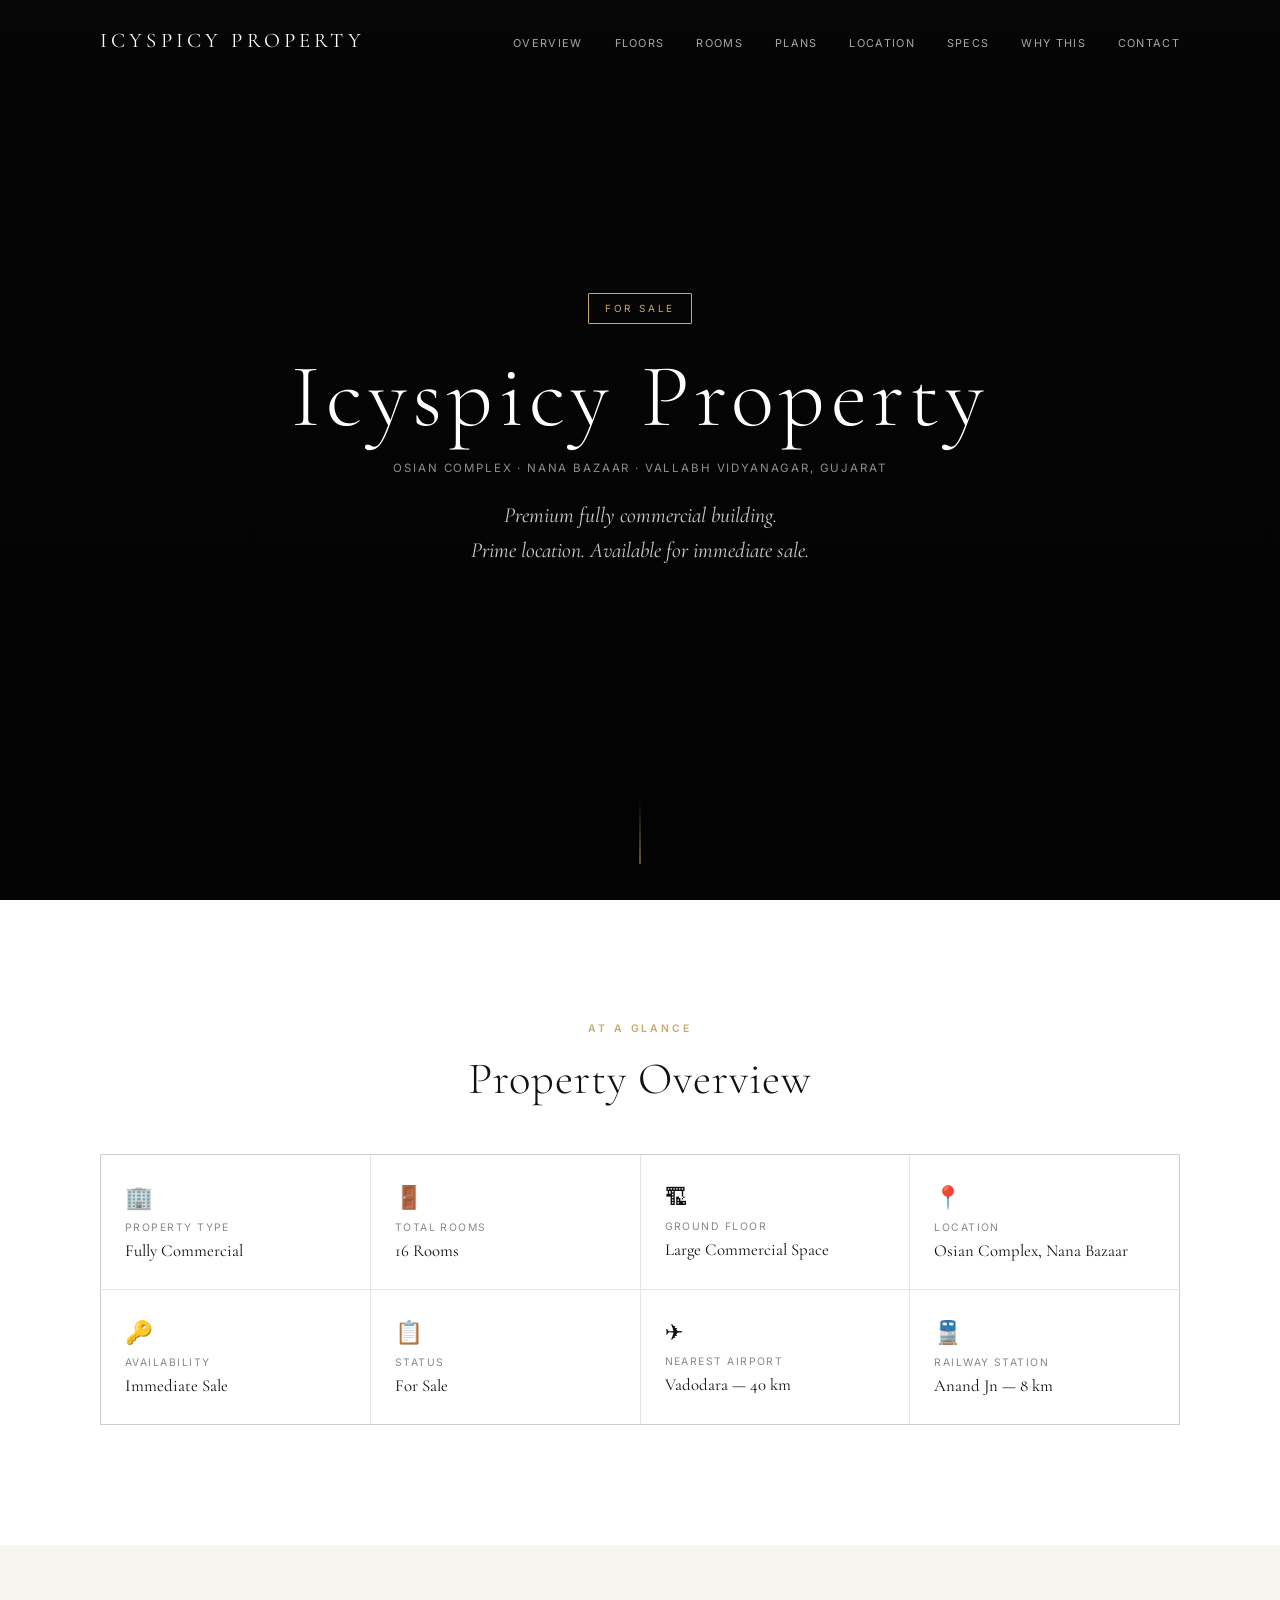
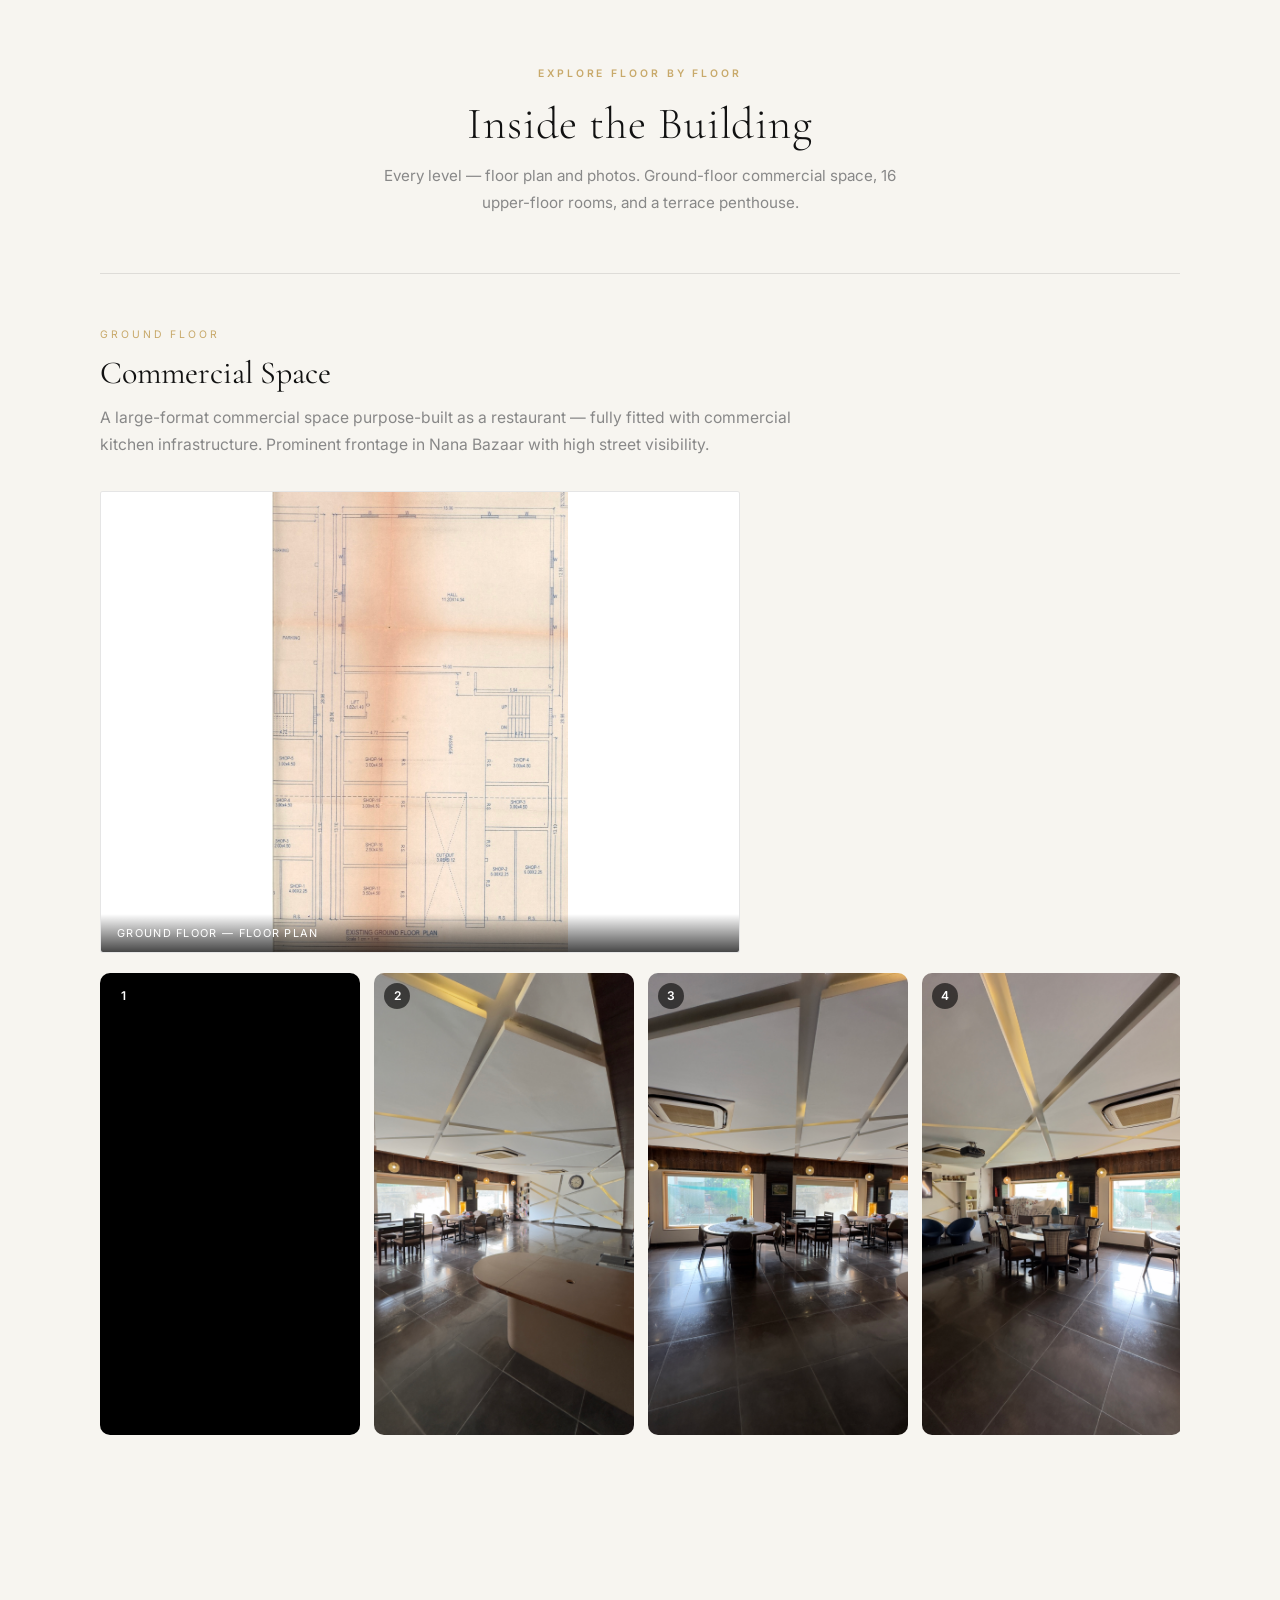
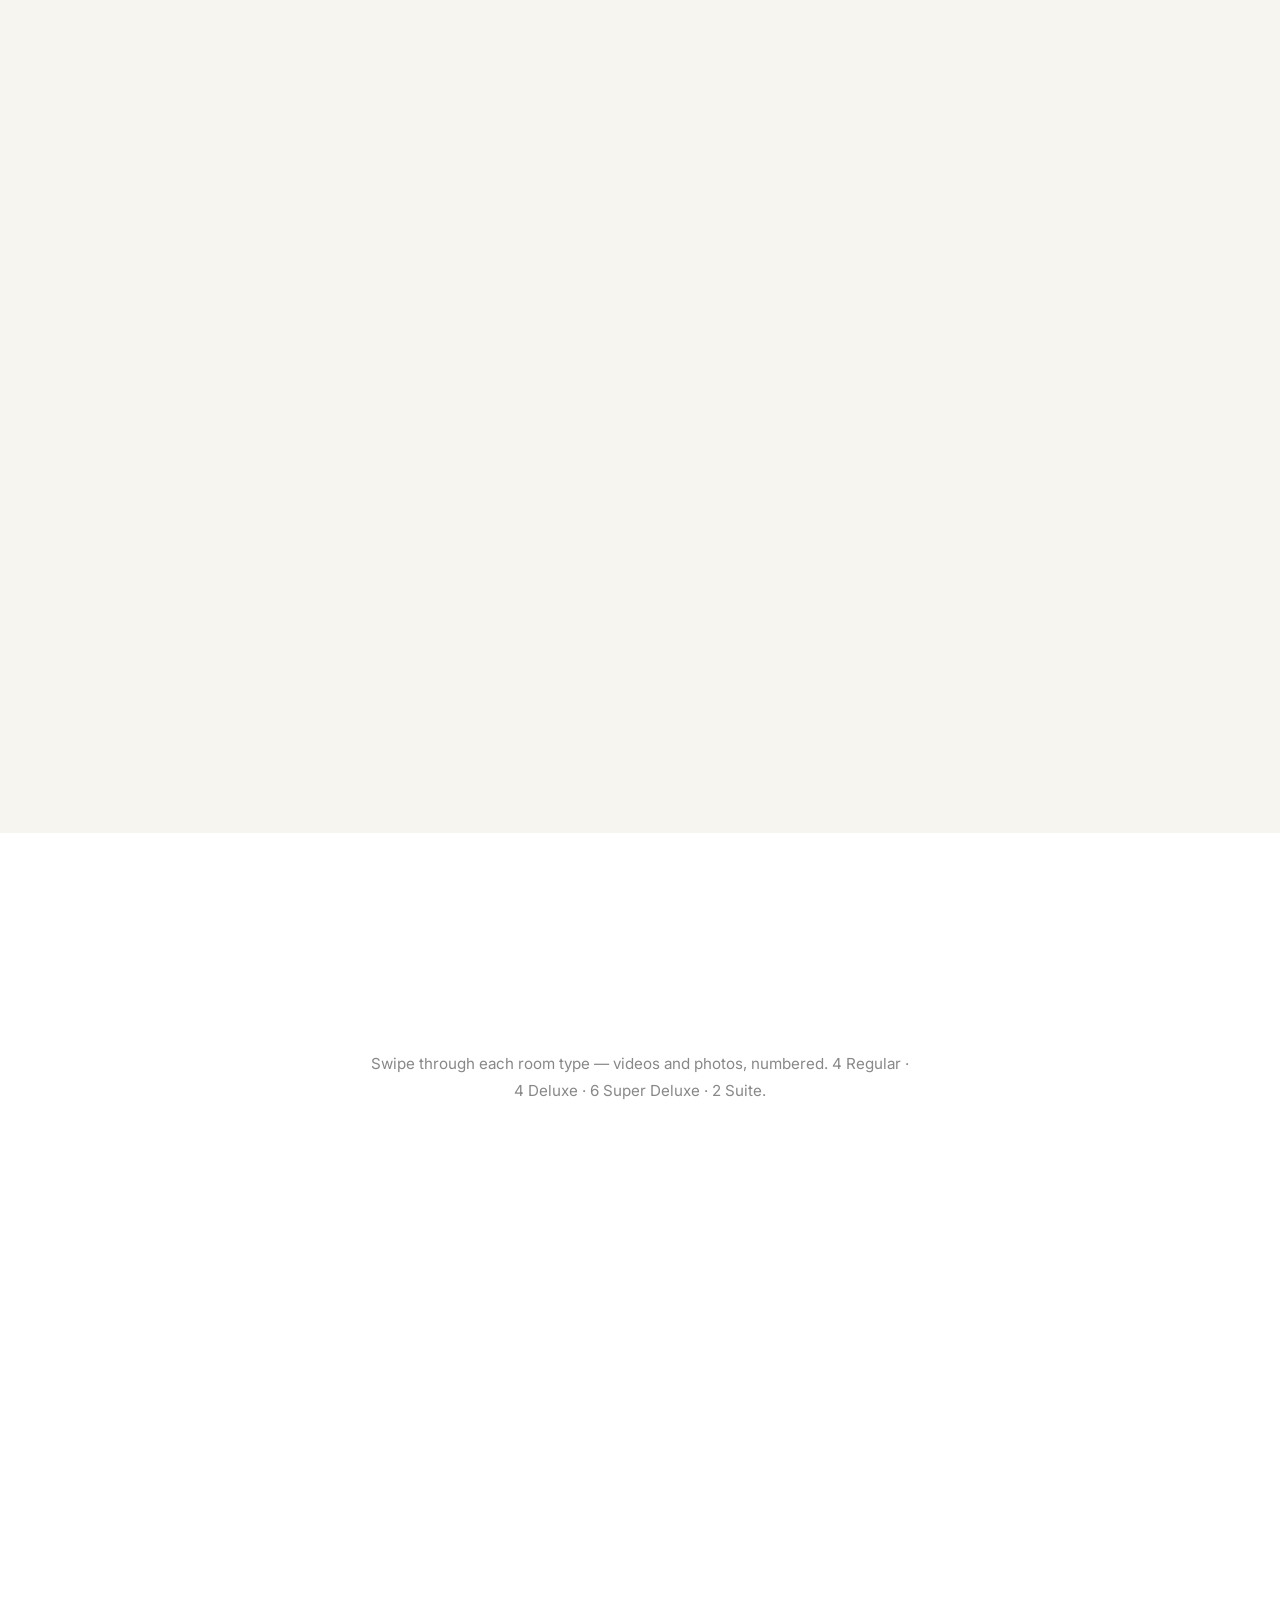
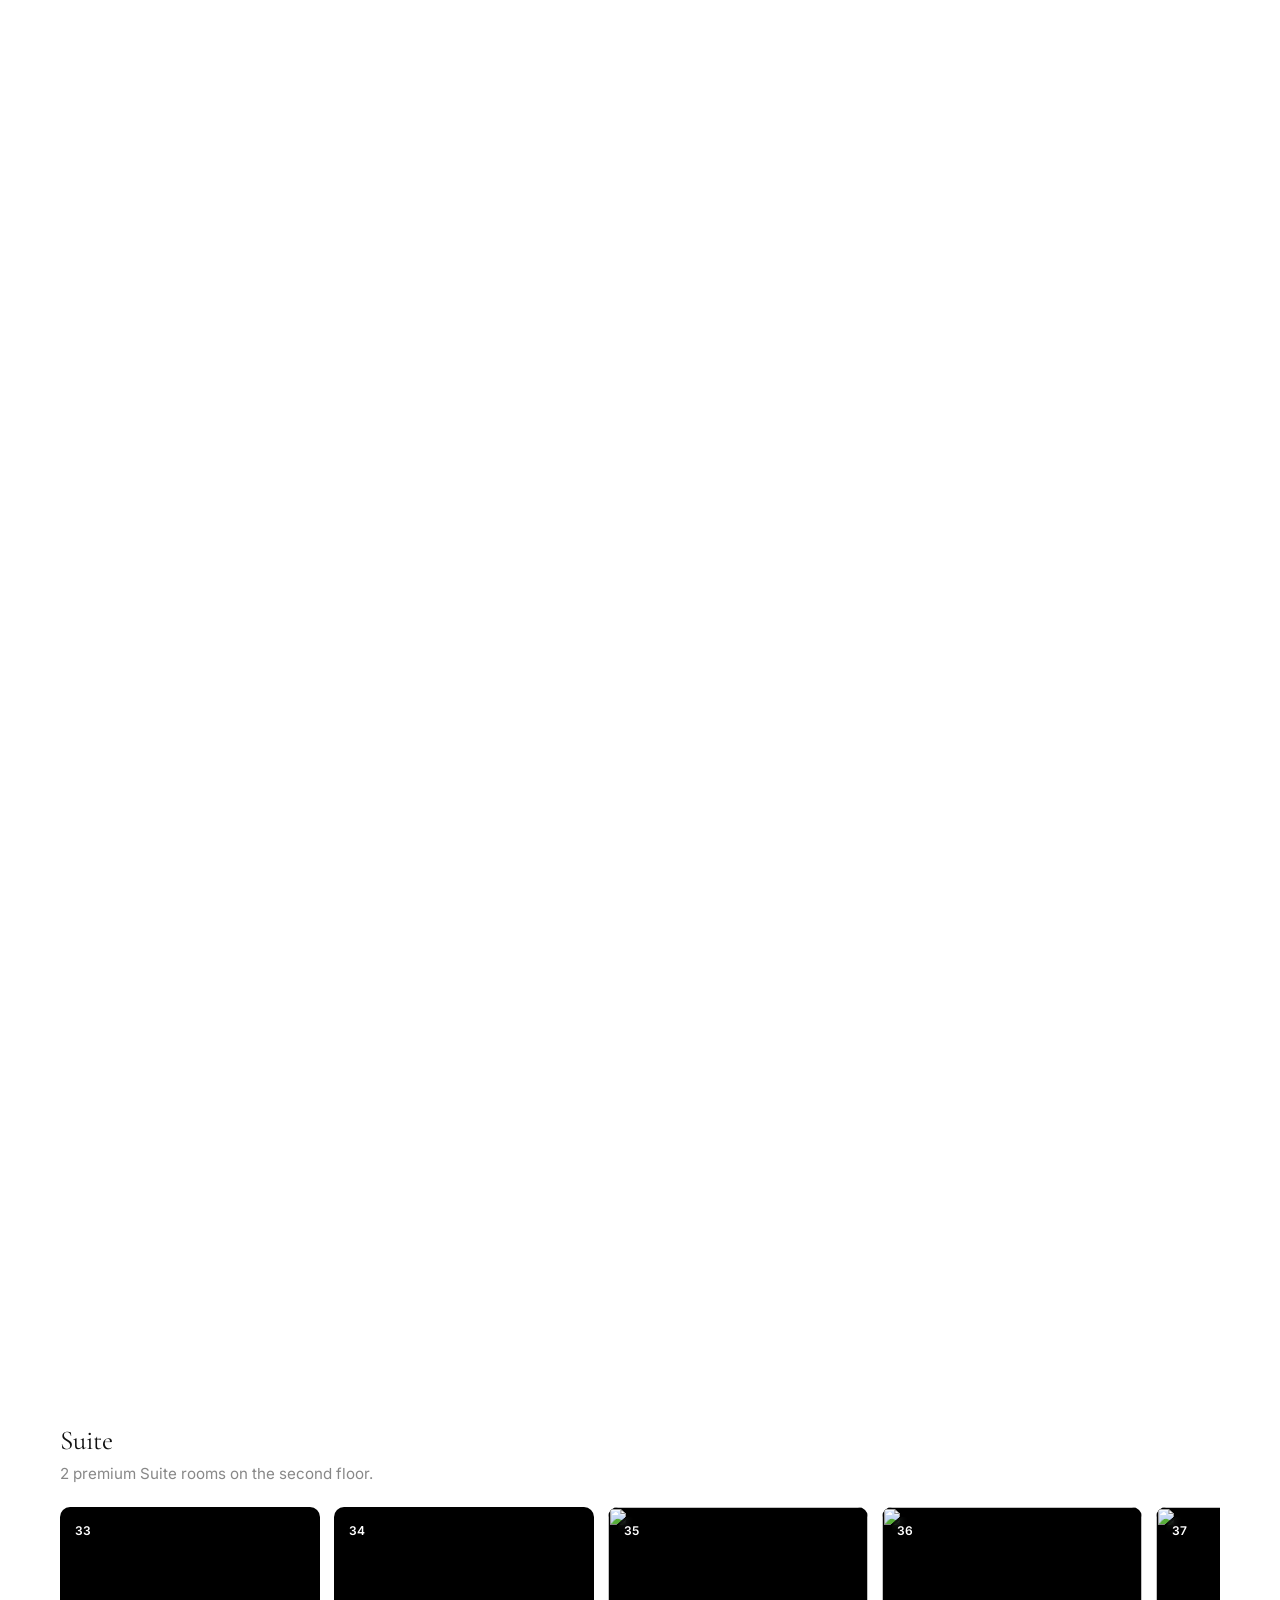
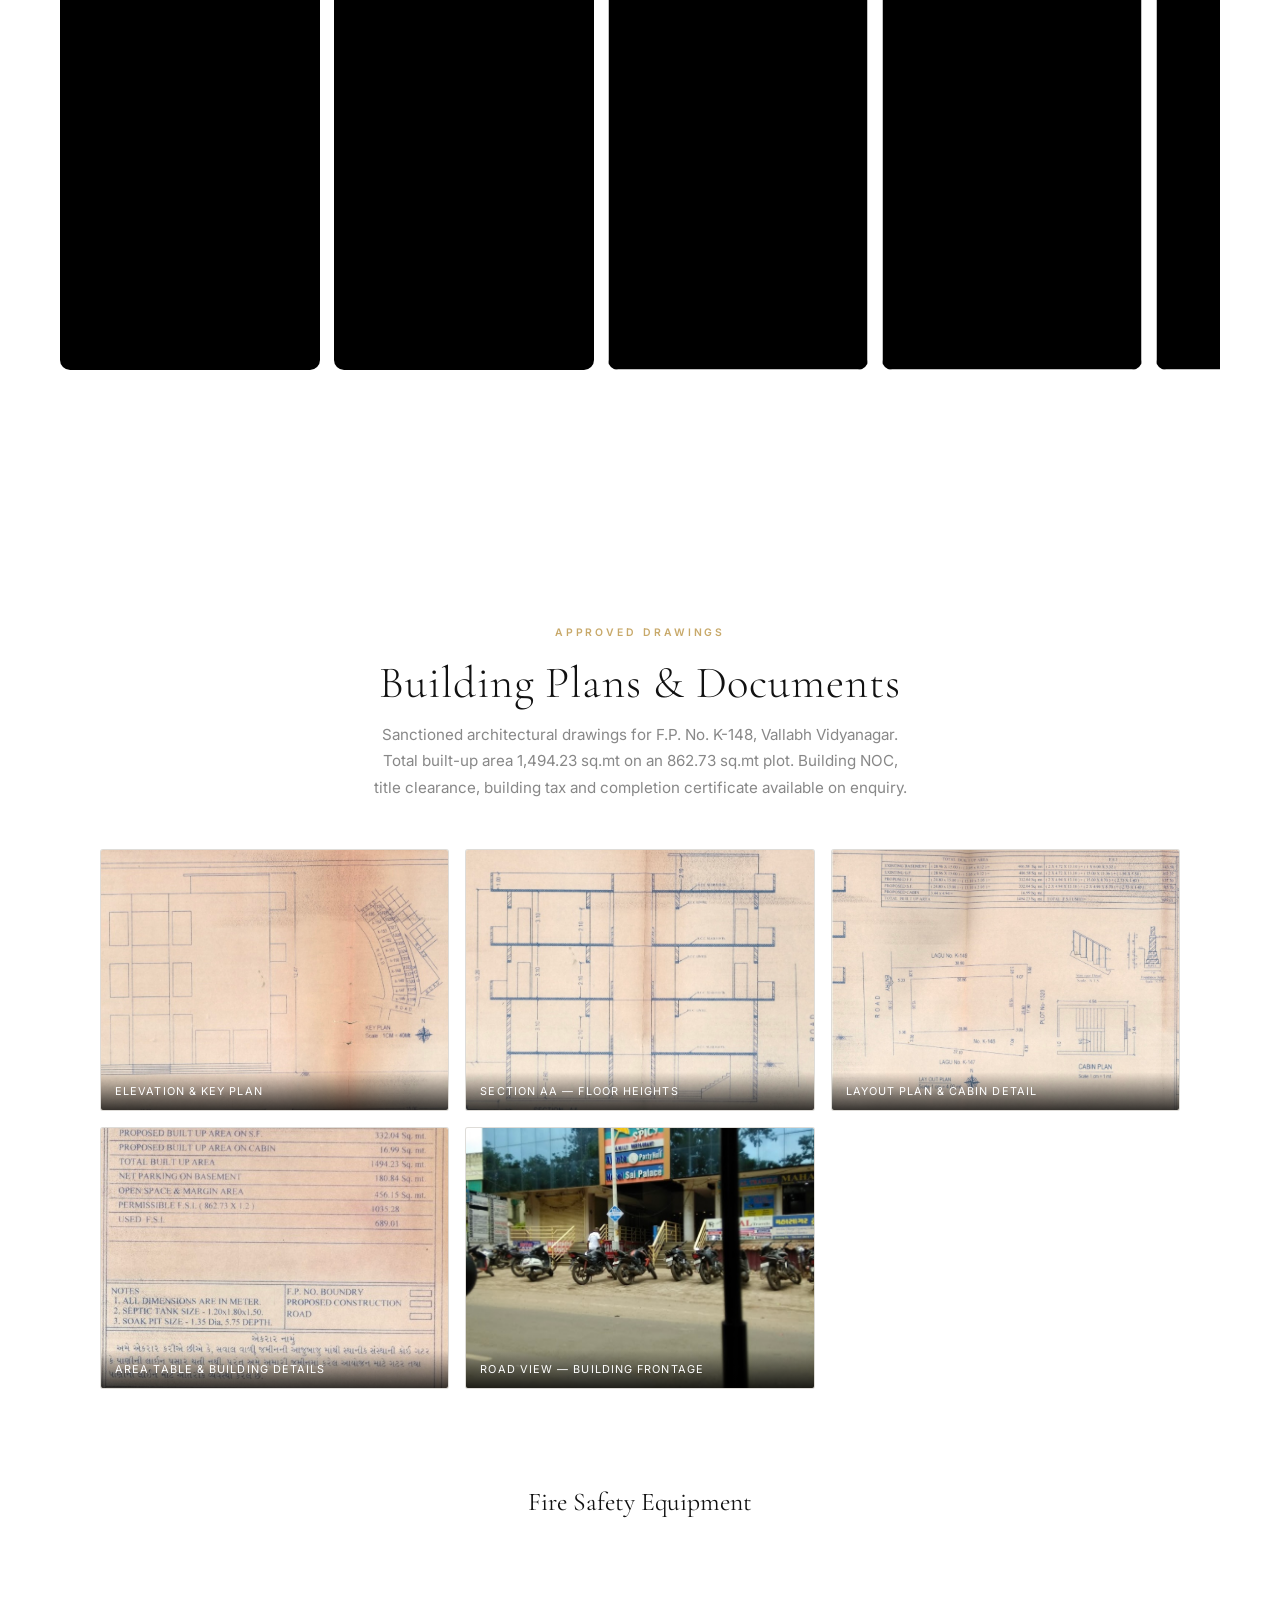
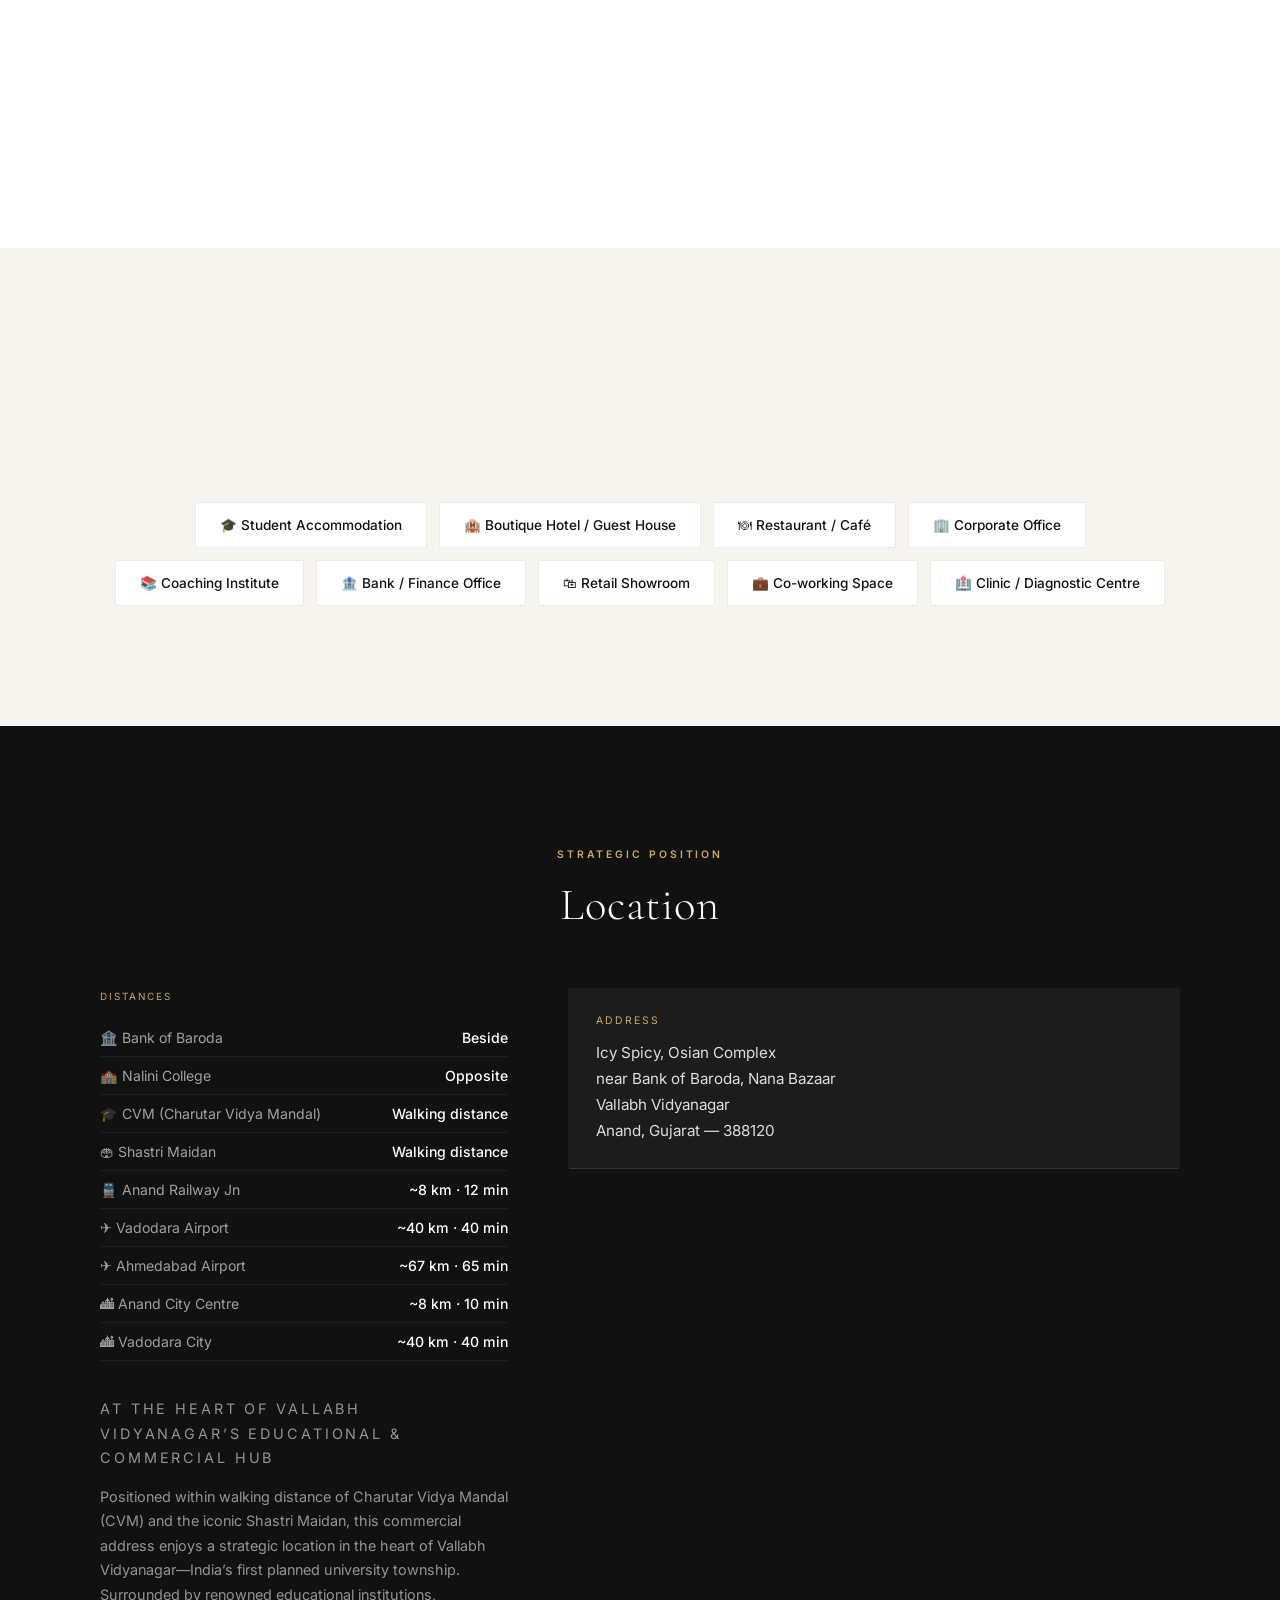
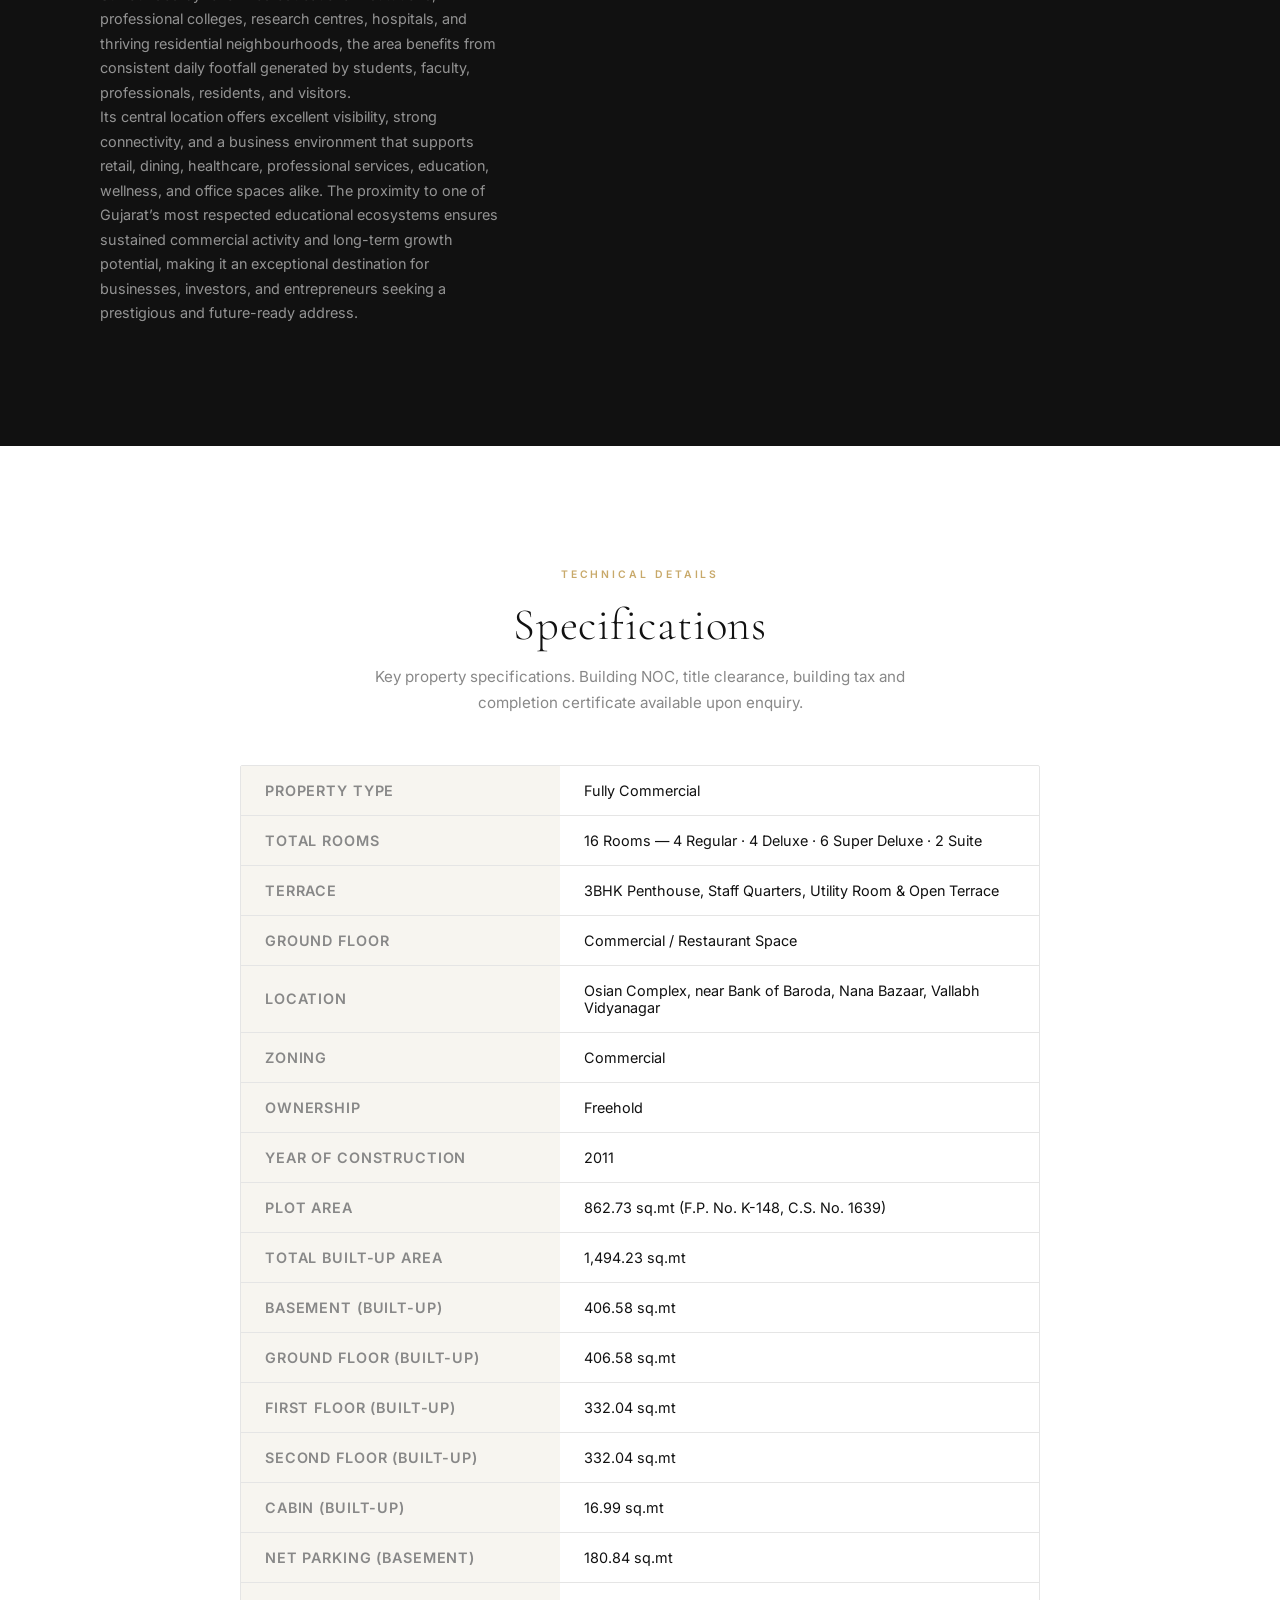
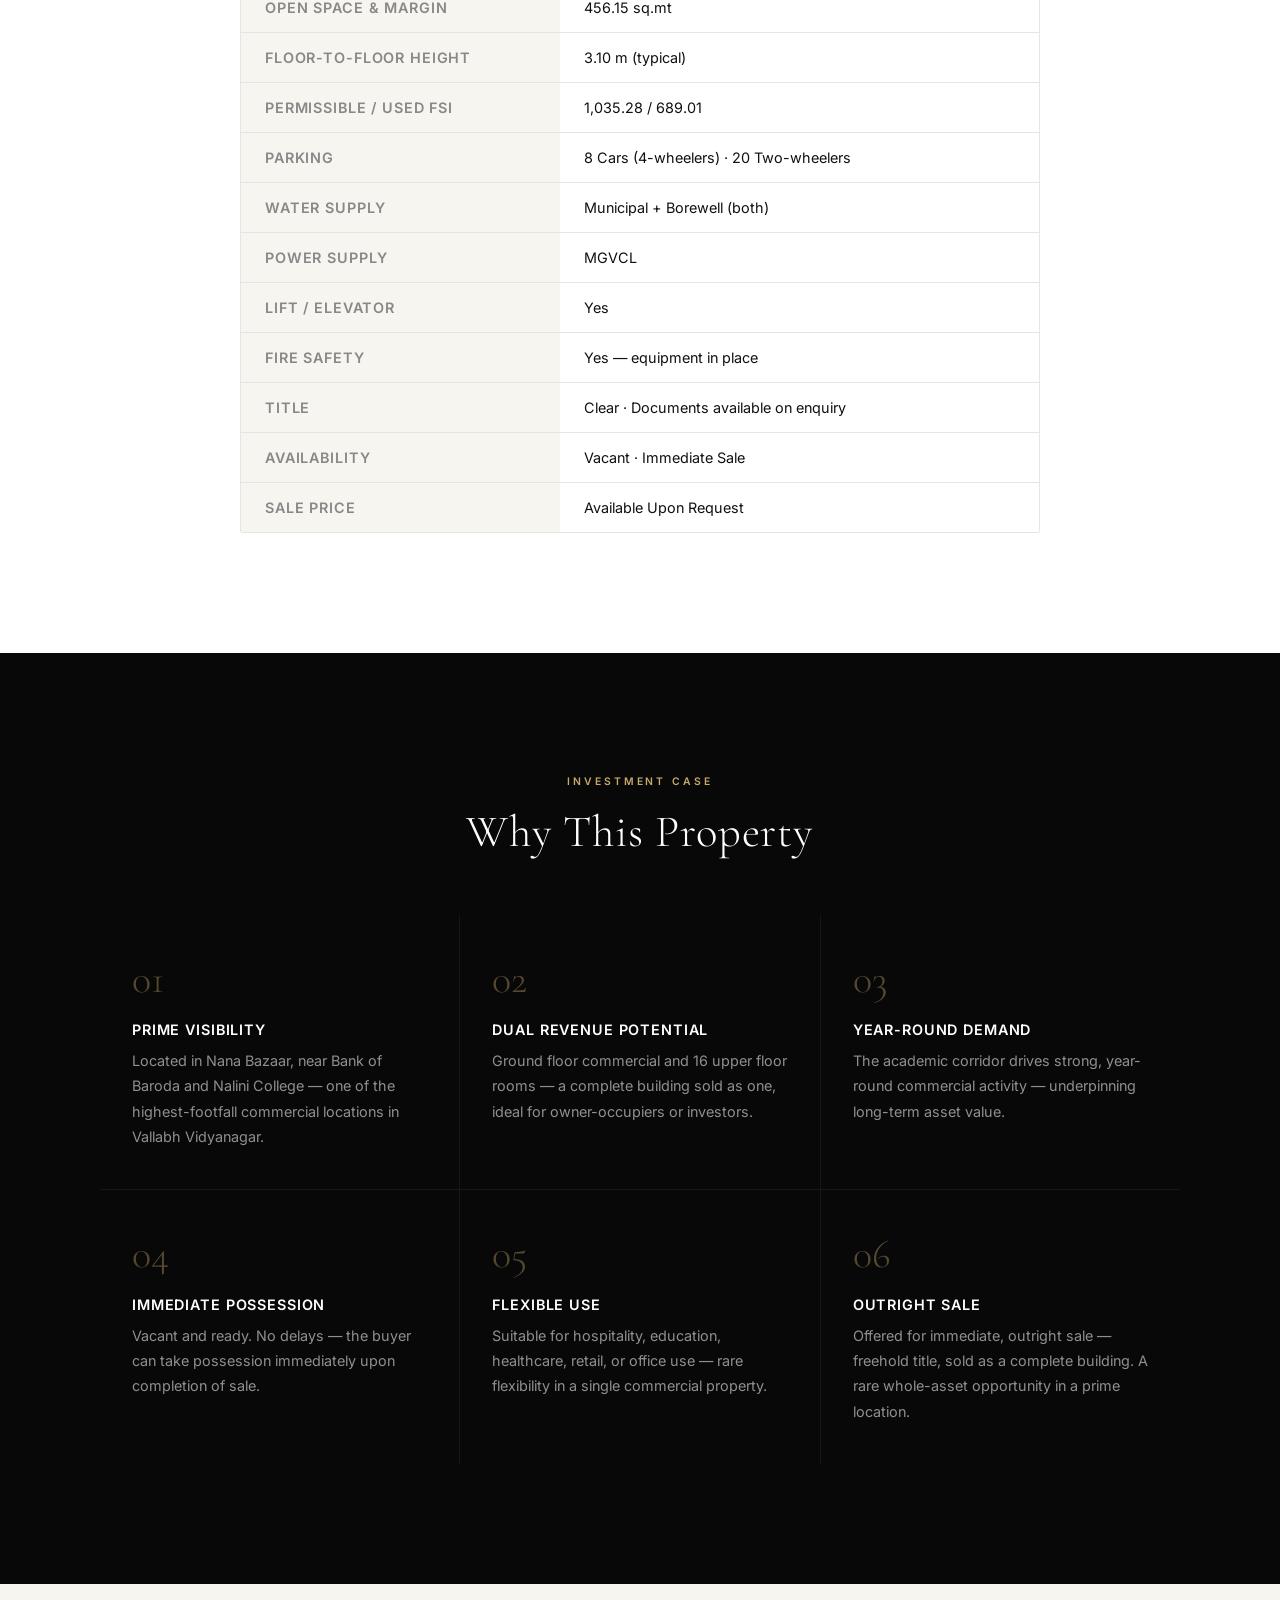
==== commit ae98f198: "Add second-floor, first-floor & terrace videos; videos-first ordering" ====
--- a/index.html
+++ b/index.html
@@ -168,29 +168,30 @@
           <figcaption>Second Floor — Floor Plan</figcaption>
         </figure>
         <div class="rt-reel">
-          <a class="rt-slide" href="images/second/deluxe-1-1.jpg" target="_blank"><img src="images/second/deluxe-1-1.jpg" alt="" loading="lazy"><span class="rt-num">1</span></a>
-          <a class="rt-slide" href="images/second/deluxe-1-2.jpg" target="_blank"><img src="images/second/deluxe-1-2.jpg" alt="" loading="lazy"><span class="rt-num">2</span></a>
-          <a class="rt-slide" href="images/second/deluxe-2-1.jpg" target="_blank"><img src="images/second/deluxe-2-1.jpg" alt="" loading="lazy"><span class="rt-num">3</span></a>
-          <a class="rt-slide" href="images/second/deluxe-2-2.jpg" target="_blank"><img src="images/second/deluxe-2-2.jpg" alt="" loading="lazy"><span class="rt-num">4</span></a>
-          <a class="rt-slide" href="images/second/halls.jpg" target="_blank"><img src="images/second/halls.jpg" alt="" loading="lazy"><span class="rt-num">5</span></a>
-          <a class="rt-slide" href="images/second/normal-1-1.jpg" target="_blank"><img src="images/second/normal-1-1.jpg" alt="" loading="lazy"><span class="rt-num">6</span></a>
-          <a class="rt-slide" href="images/second/normal-2-1.jpg" target="_blank"><img src="images/second/normal-2-1.jpg" alt="" loading="lazy"><span class="rt-num">7</span></a>
-          <a class="rt-slide" href="images/second/suite-room-1-1.jpg" target="_blank"><img src="images/second/suite-room-1-1.jpg" alt="" loading="lazy"><span class="rt-num">8</span></a>
-          <a class="rt-slide" href="images/second/suite-room-1-2.jpg" target="_blank"><img src="images/second/suite-room-1-2.jpg" alt="" loading="lazy"><span class="rt-num">9</span></a>
-          <a class="rt-slide" href="images/second/suite-room-1-3.jpg" target="_blank"><img src="images/second/suite-room-1-3.jpg" alt="" loading="lazy"><span class="rt-num">10</span></a>
-          <a class="rt-slide" href="images/second/suite-room-1-4.jpg" target="_blank"><img src="images/second/suite-room-1-4.jpg" alt="" loading="lazy"><span class="rt-num">11</span></a>
-          <a class="rt-slide" href="images/second/suite-room-1-5.jpg" target="_blank"><img src="images/second/suite-room-1-5.jpg" alt="" loading="lazy"><span class="rt-num">12</span></a>
-          <a class="rt-slide" href="images/second/suite-room-1.jpg" target="_blank"><img src="images/second/suite-room-1.jpg" alt="" loading="lazy"><span class="rt-num">13</span></a>
-          <a class="rt-slide" href="images/second/suite-room-2-1.jpg" target="_blank"><img src="images/second/suite-room-2-1.jpg" alt="" loading="lazy"><span class="rt-num">14</span></a>
-          <a class="rt-slide" href="images/second/suite-room-2-2.jpg" target="_blank"><img src="images/second/suite-room-2-2.jpg" alt="" loading="lazy"><span class="rt-num">15</span></a>
-          <a class="rt-slide" href="images/second/suite-room-2.jpg" target="_blank"><img src="images/second/suite-room-2.jpg" alt="" loading="lazy"><span class="rt-num">16</span></a>
-          <a class="rt-slide" href="images/second/super-deluxe-1-1.jpg" target="_blank"><img src="images/second/super-deluxe-1-1.jpg" alt="" loading="lazy"><span class="rt-num">17</span></a>
-          <a class="rt-slide" href="images/second/super-deluxe-2-1.jpg" target="_blank"><img src="images/second/super-deluxe-2-1.jpg" alt="" loading="lazy"><span class="rt-num">18</span></a>
-          <a class="rt-slide" href="images/second/super-deluxe-3-1.jpg" target="_blank"><img src="images/second/super-deluxe-3-1.jpg" alt="" loading="lazy"><span class="rt-num">19</span></a>
-          <a class="rt-slide" href="images/second/super-deluxe-3-2.jpg" target="_blank"><img src="images/second/super-deluxe-3-2.jpg" alt="" loading="lazy"><span class="rt-num">20</span></a>
-          <a class="rt-slide" href="images/second/super-deluxe-3-3.jpg" target="_blank"><img src="images/second/super-deluxe-3-3.jpg" alt="" loading="lazy"><span class="rt-num">21</span></a>
-          <a class="rt-slide" href="images/second/super-deluxe-4-1.jpg" target="_blank"><img src="images/second/super-deluxe-4-1.jpg" alt="" loading="lazy"><span class="rt-num">22</span></a>
-          <a class="rt-slide" href="images/second/super-deluxe-4-2.jpg" target="_blank"><img src="images/second/super-deluxe-4-2.jpg" alt="" loading="lazy"><span class="rt-num">23</span></a>
+          <figure class="rt-slide"><video class="rt-video" muted playsinline loop preload="metadata"><source src="videos/second-floor.mp4" type="video/mp4"></video><span class="rt-num">1</span></figure>
+          <a class="rt-slide" href="images/second/deluxe-1-1.jpg" target="_blank"><img src="images/second/deluxe-1-1.jpg" alt="" loading="lazy"><span class="rt-num">2</span></a>
+          <a class="rt-slide" href="images/second/deluxe-1-2.jpg" target="_blank"><img src="images/second/deluxe-1-2.jpg" alt="" loading="lazy"><span class="rt-num">3</span></a>
+          <a class="rt-slide" href="images/second/deluxe-2-1.jpg" target="_blank"><img src="images/second/deluxe-2-1.jpg" alt="" loading="lazy"><span class="rt-num">4</span></a>
+          <a class="rt-slide" href="images/second/deluxe-2-2.jpg" target="_blank"><img src="images/second/deluxe-2-2.jpg" alt="" loading="lazy"><span class="rt-num">5</span></a>
+          <a class="rt-slide" href="images/second/halls.jpg" target="_blank"><img src="images/second/halls.jpg" alt="" loading="lazy"><span class="rt-num">6</span></a>
+          <a class="rt-slide" href="images/second/normal-1-1.jpg" target="_blank"><img src="images/second/normal-1-1.jpg" alt="" loading="lazy"><span class="rt-num">7</span></a>
+          <a class="rt-slide" href="images/second/normal-2-1.jpg" target="_blank"><img src="images/second/normal-2-1.jpg" alt="" loading="lazy"><span class="rt-num">8</span></a>
+          <a class="rt-slide" href="images/second/suite-room-1-1.jpg" target="_blank"><img src="images/second/suite-room-1-1.jpg" alt="" loading="lazy"><span class="rt-num">9</span></a>
+          <a class="rt-slide" href="images/second/suite-room-1-2.jpg" target="_blank"><img src="images/second/suite-room-1-2.jpg" alt="" loading="lazy"><span class="rt-num">10</span></a>
+          <a class="rt-slide" href="images/second/suite-room-1-3.jpg" target="_blank"><img src="images/second/suite-room-1-3.jpg" alt="" loading="lazy"><span class="rt-num">11</span></a>
+          <a class="rt-slide" href="images/second/suite-room-1-4.jpg" target="_blank"><img src="images/second/suite-room-1-4.jpg" alt="" loading="lazy"><span class="rt-num">12</span></a>
+          <a class="rt-slide" href="images/second/suite-room-1-5.jpg" target="_blank"><img src="images/second/suite-room-1-5.jpg" alt="" loading="lazy"><span class="rt-num">13</span></a>
+          <a class="rt-slide" href="images/second/suite-room-1.jpg" target="_blank"><img src="images/second/suite-room-1.jpg" alt="" loading="lazy"><span class="rt-num">14</span></a>
+          <a class="rt-slide" href="images/second/suite-room-2-1.jpg" target="_blank"><img src="images/second/suite-room-2-1.jpg" alt="" loading="lazy"><span class="rt-num">15</span></a>
+          <a class="rt-slide" href="images/second/suite-room-2-2.jpg" target="_blank"><img src="images/second/suite-room-2-2.jpg" alt="" loading="lazy"><span class="rt-num">16</span></a>
+          <a class="rt-slide" href="images/second/suite-room-2.jpg" target="_blank"><img src="images/second/suite-room-2.jpg" alt="" loading="lazy"><span class="rt-num">17</span></a>
+          <a class="rt-slide" href="images/second/super-deluxe-1-1.jpg" target="_blank"><img src="images/second/super-deluxe-1-1.jpg" alt="" loading="lazy"><span class="rt-num">18</span></a>
+          <a class="rt-slide" href="images/second/super-deluxe-2-1.jpg" target="_blank"><img src="images/second/super-deluxe-2-1.jpg" alt="" loading="lazy"><span class="rt-num">19</span></a>
+          <a class="rt-slide" href="images/second/super-deluxe-3-1.jpg" target="_blank"><img src="images/second/super-deluxe-3-1.jpg" alt="" loading="lazy"><span class="rt-num">20</span></a>
+          <a class="rt-slide" href="images/second/super-deluxe-3-2.jpg" target="_blank"><img src="images/second/super-deluxe-3-2.jpg" alt="" loading="lazy"><span class="rt-num">21</span></a>
+          <a class="rt-slide" href="images/second/super-deluxe-3-3.jpg" target="_blank"><img src="images/second/super-deluxe-3-3.jpg" alt="" loading="lazy"><span class="rt-num">22</span></a>
+          <a class="rt-slide" href="images/second/super-deluxe-4-1.jpg" target="_blank"><img src="images/second/super-deluxe-4-1.jpg" alt="" loading="lazy"><span class="rt-num">23</span></a>
+          <a class="rt-slide" href="images/second/super-deluxe-4-2.jpg" target="_blank"><img src="images/second/super-deluxe-4-2.jpg" alt="" loading="lazy"><span class="rt-num">24</span></a>
         </div>
       </div>
 
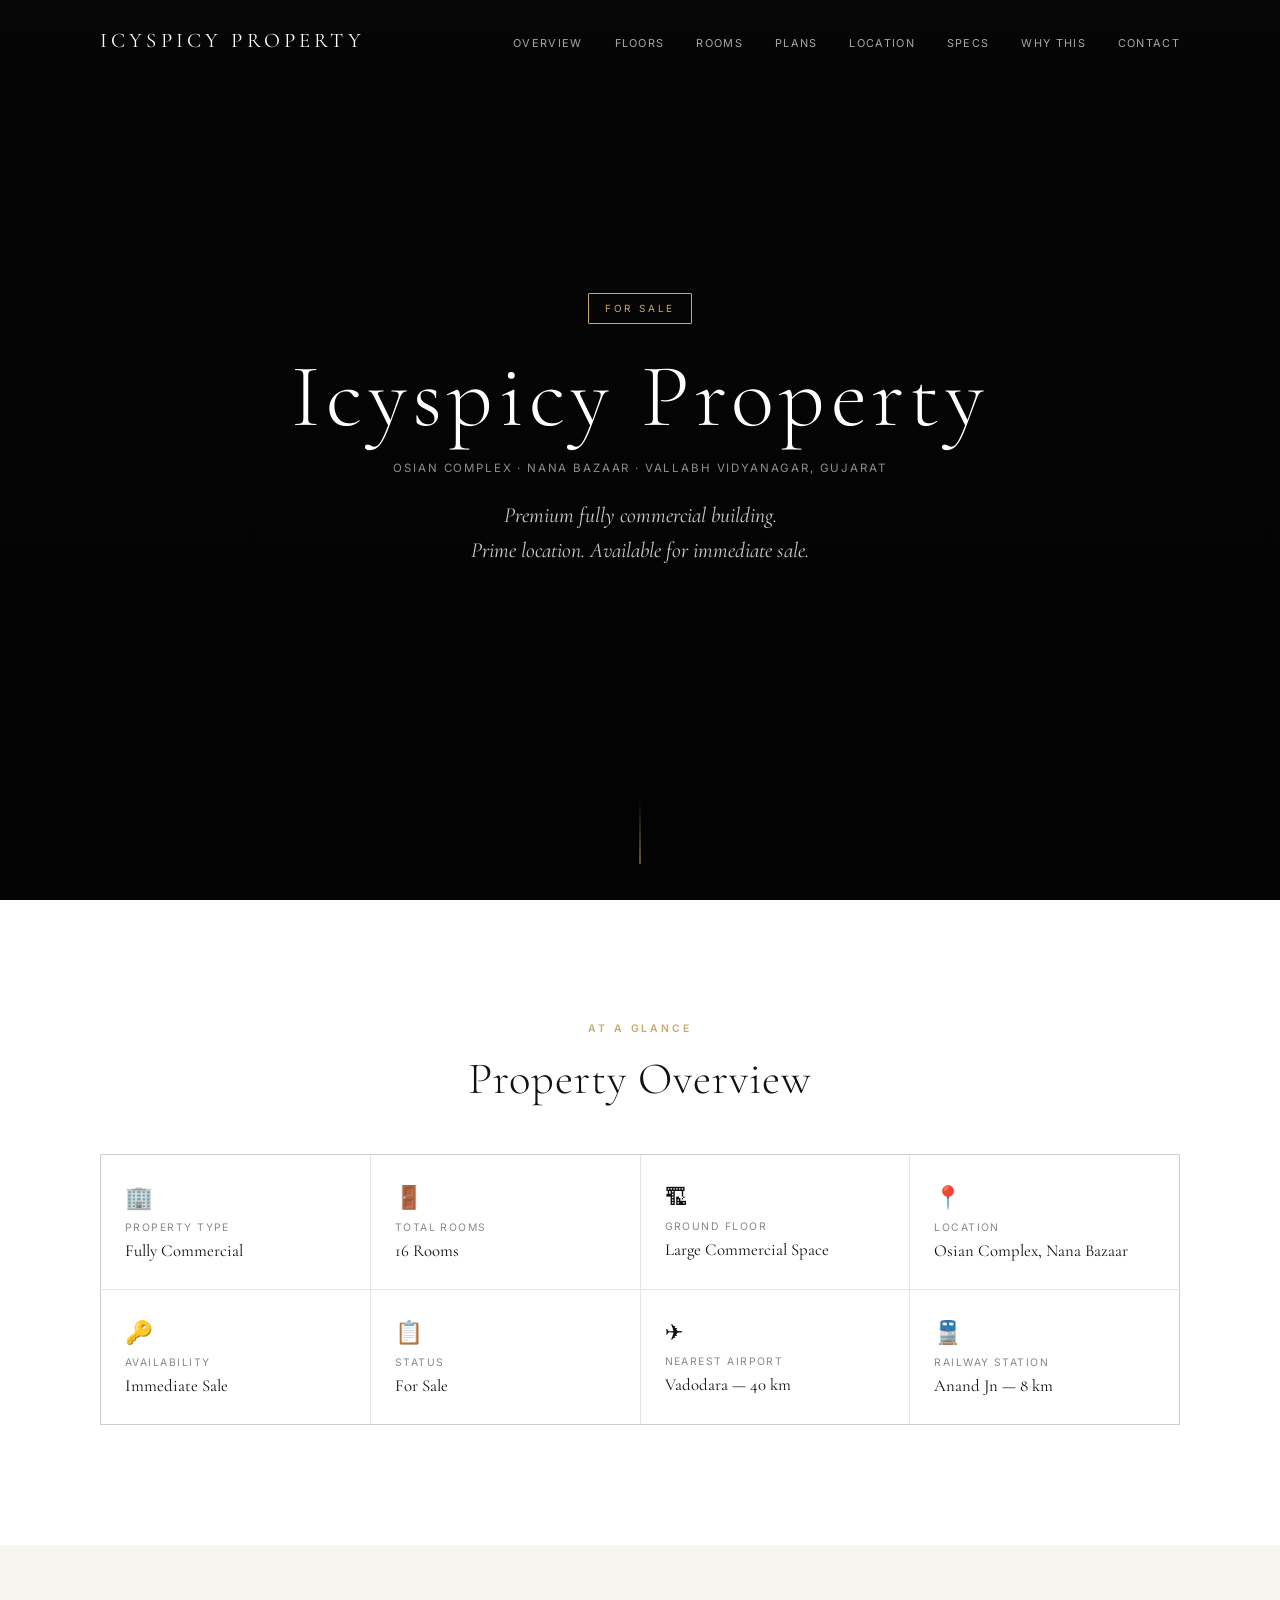
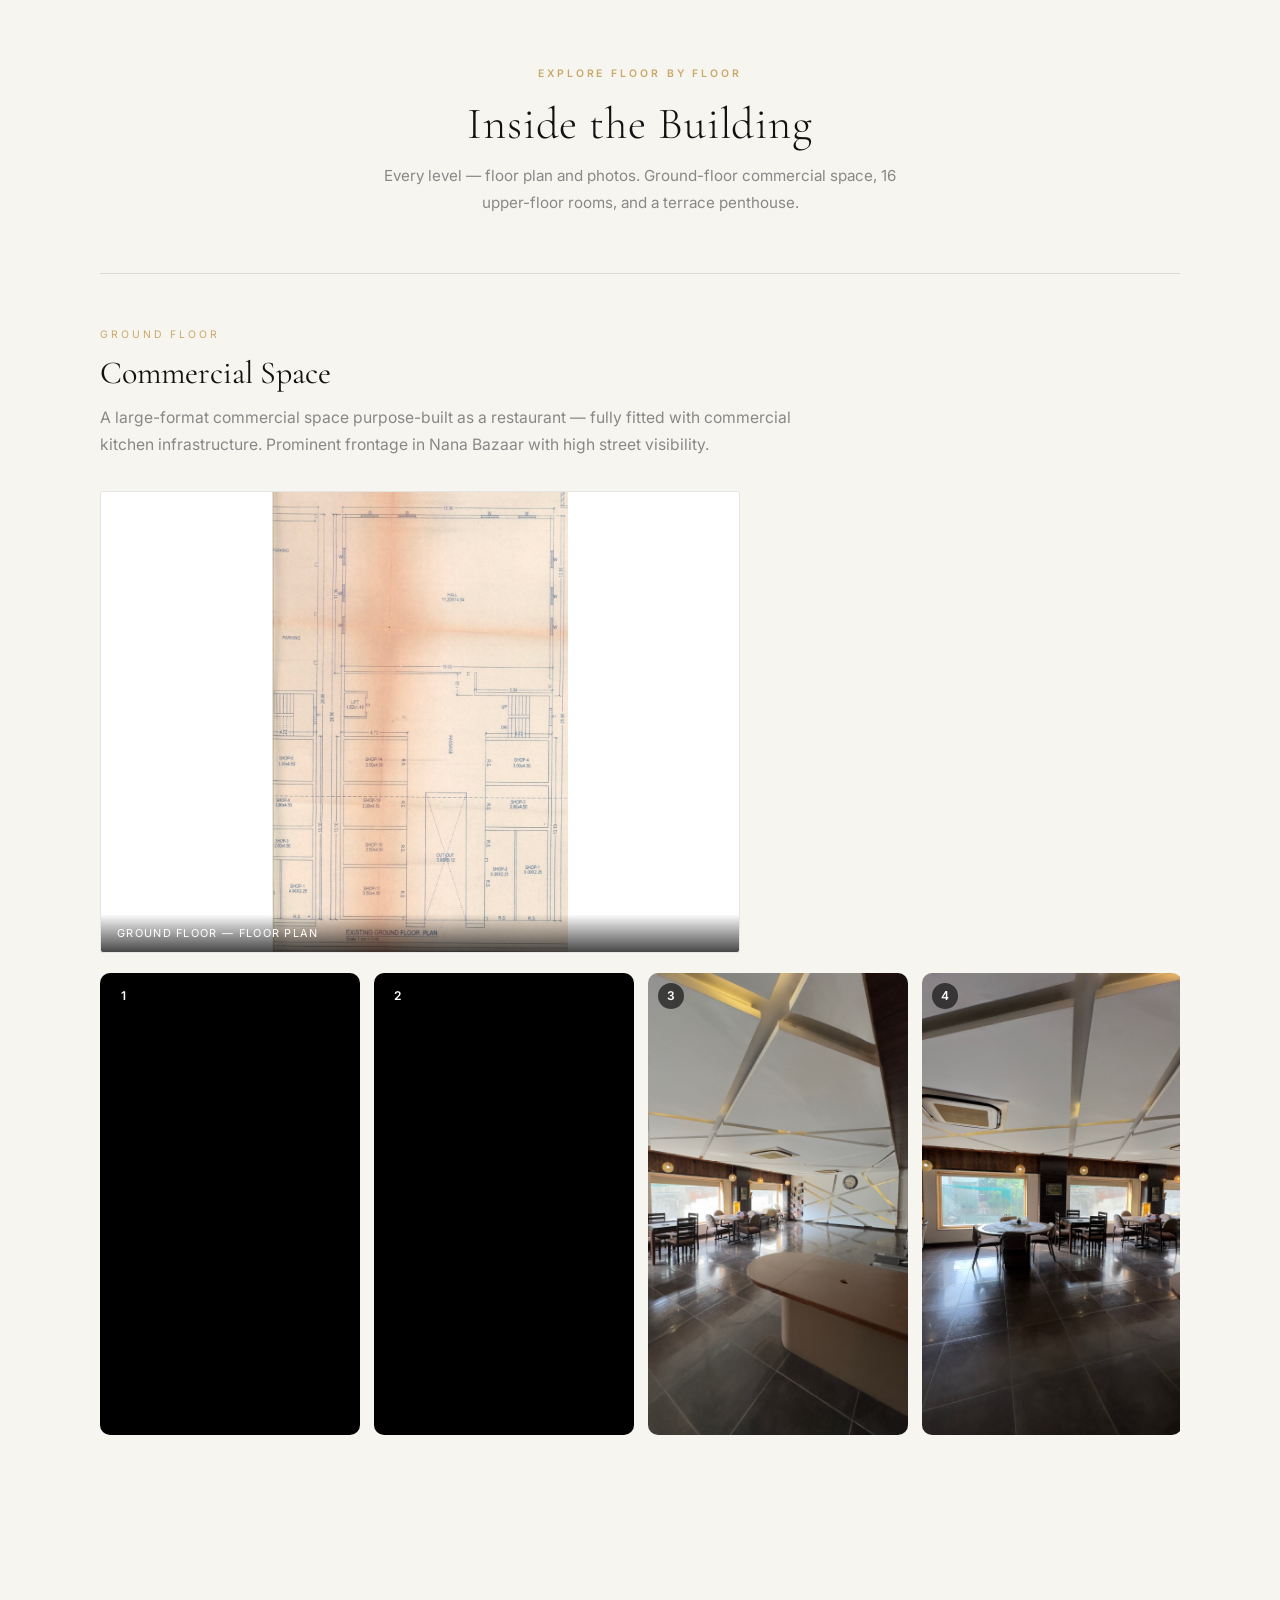
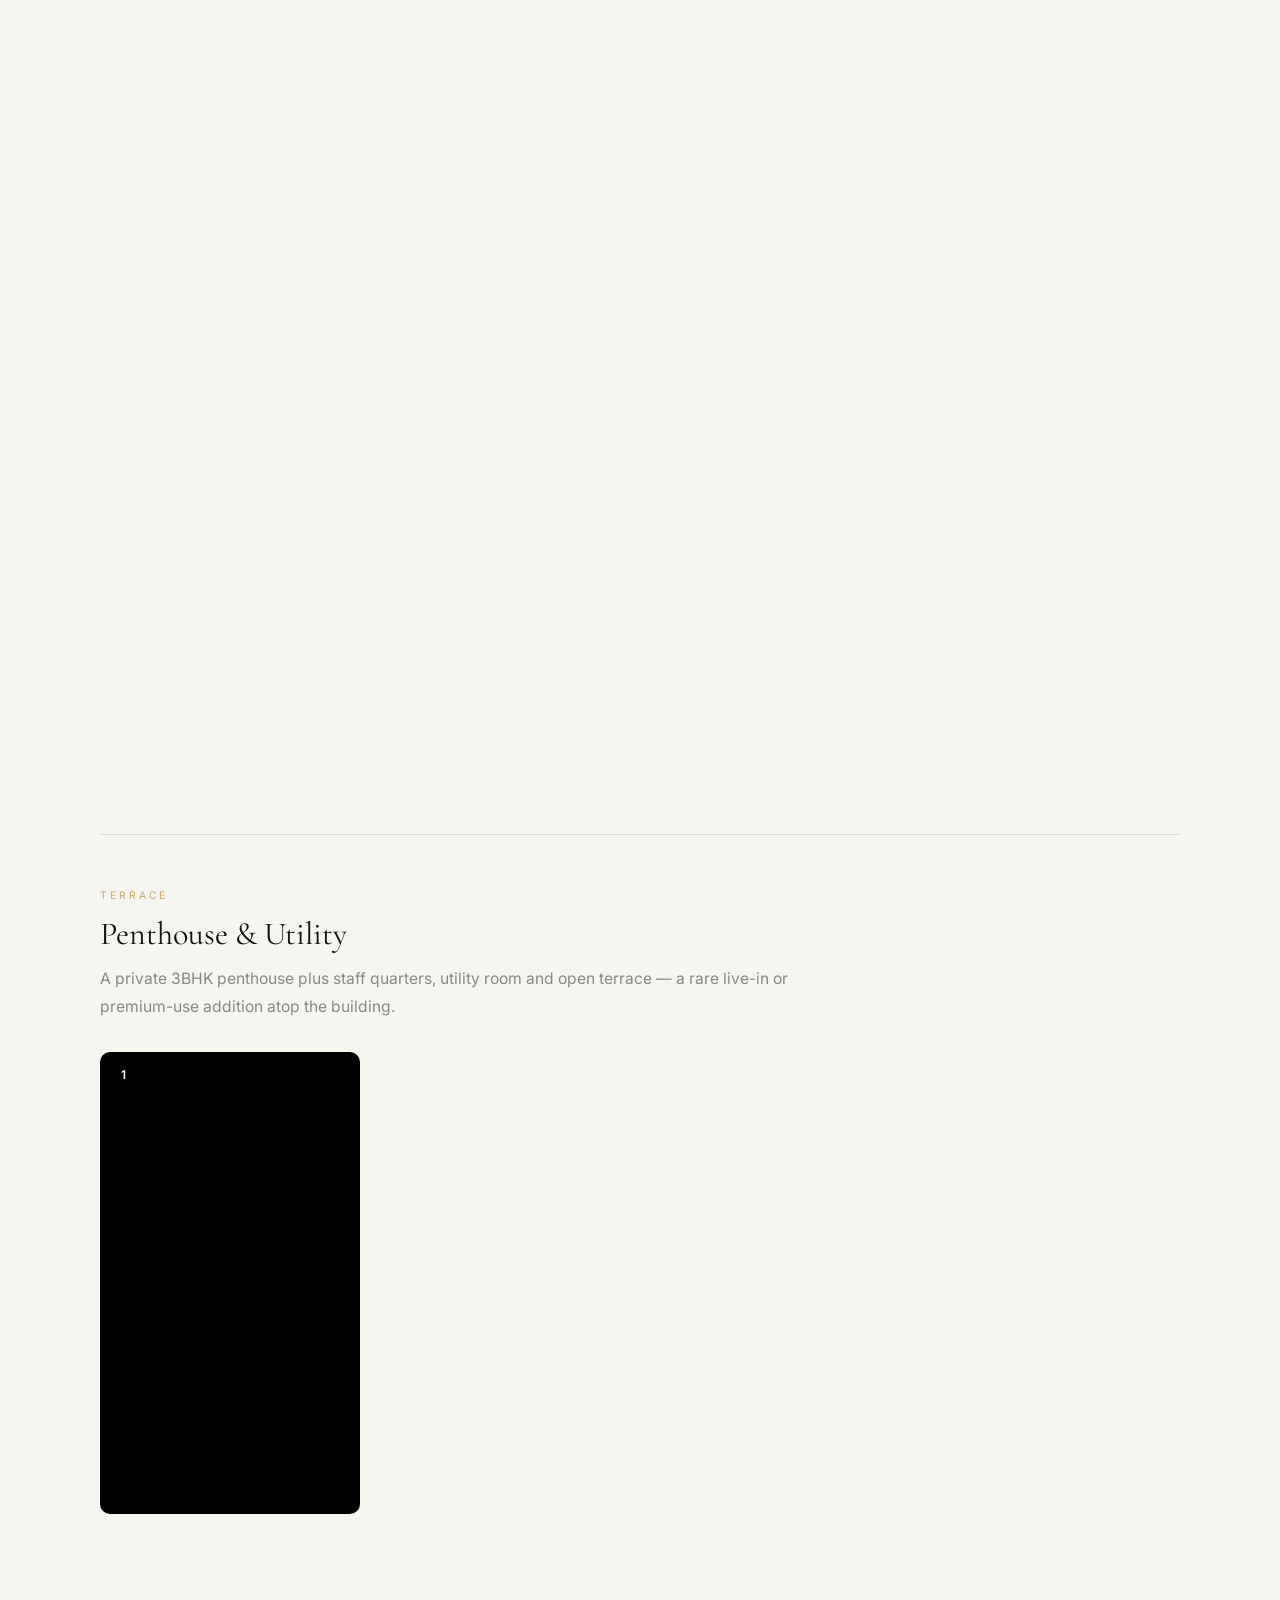
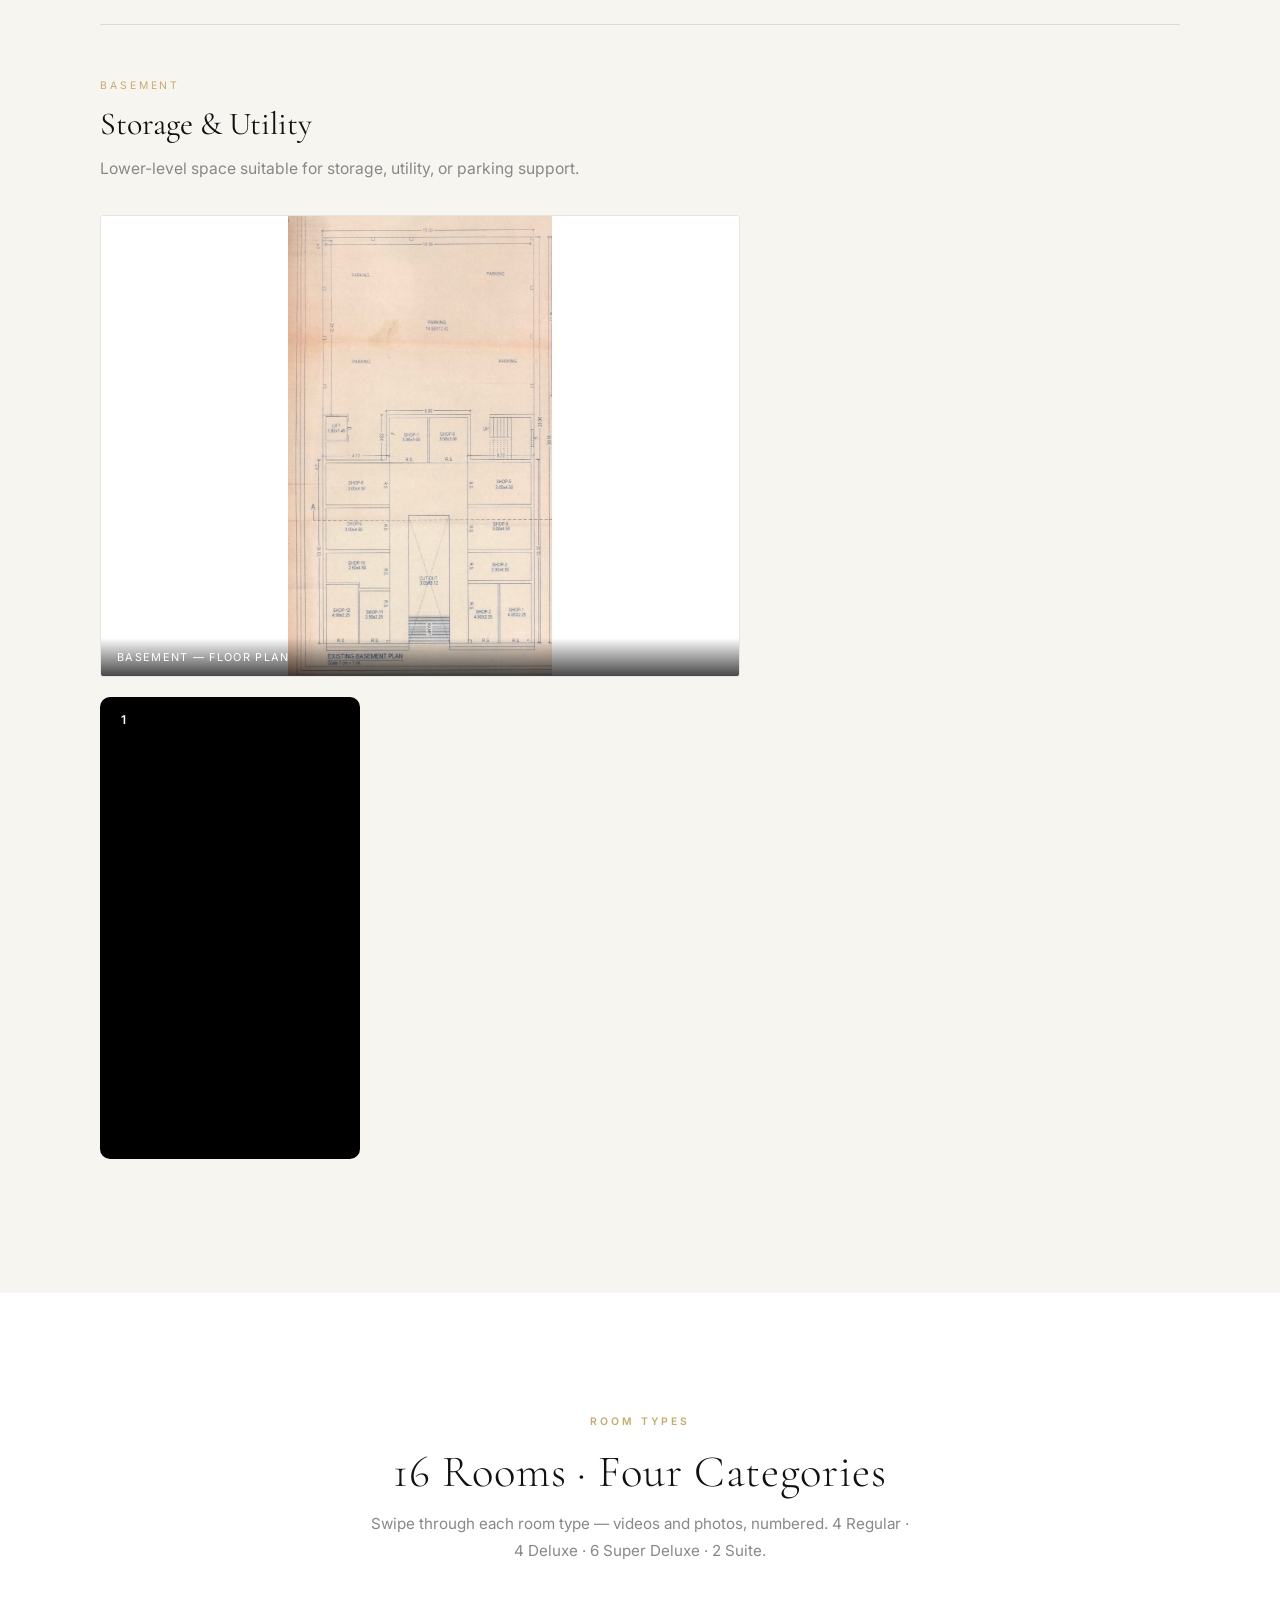
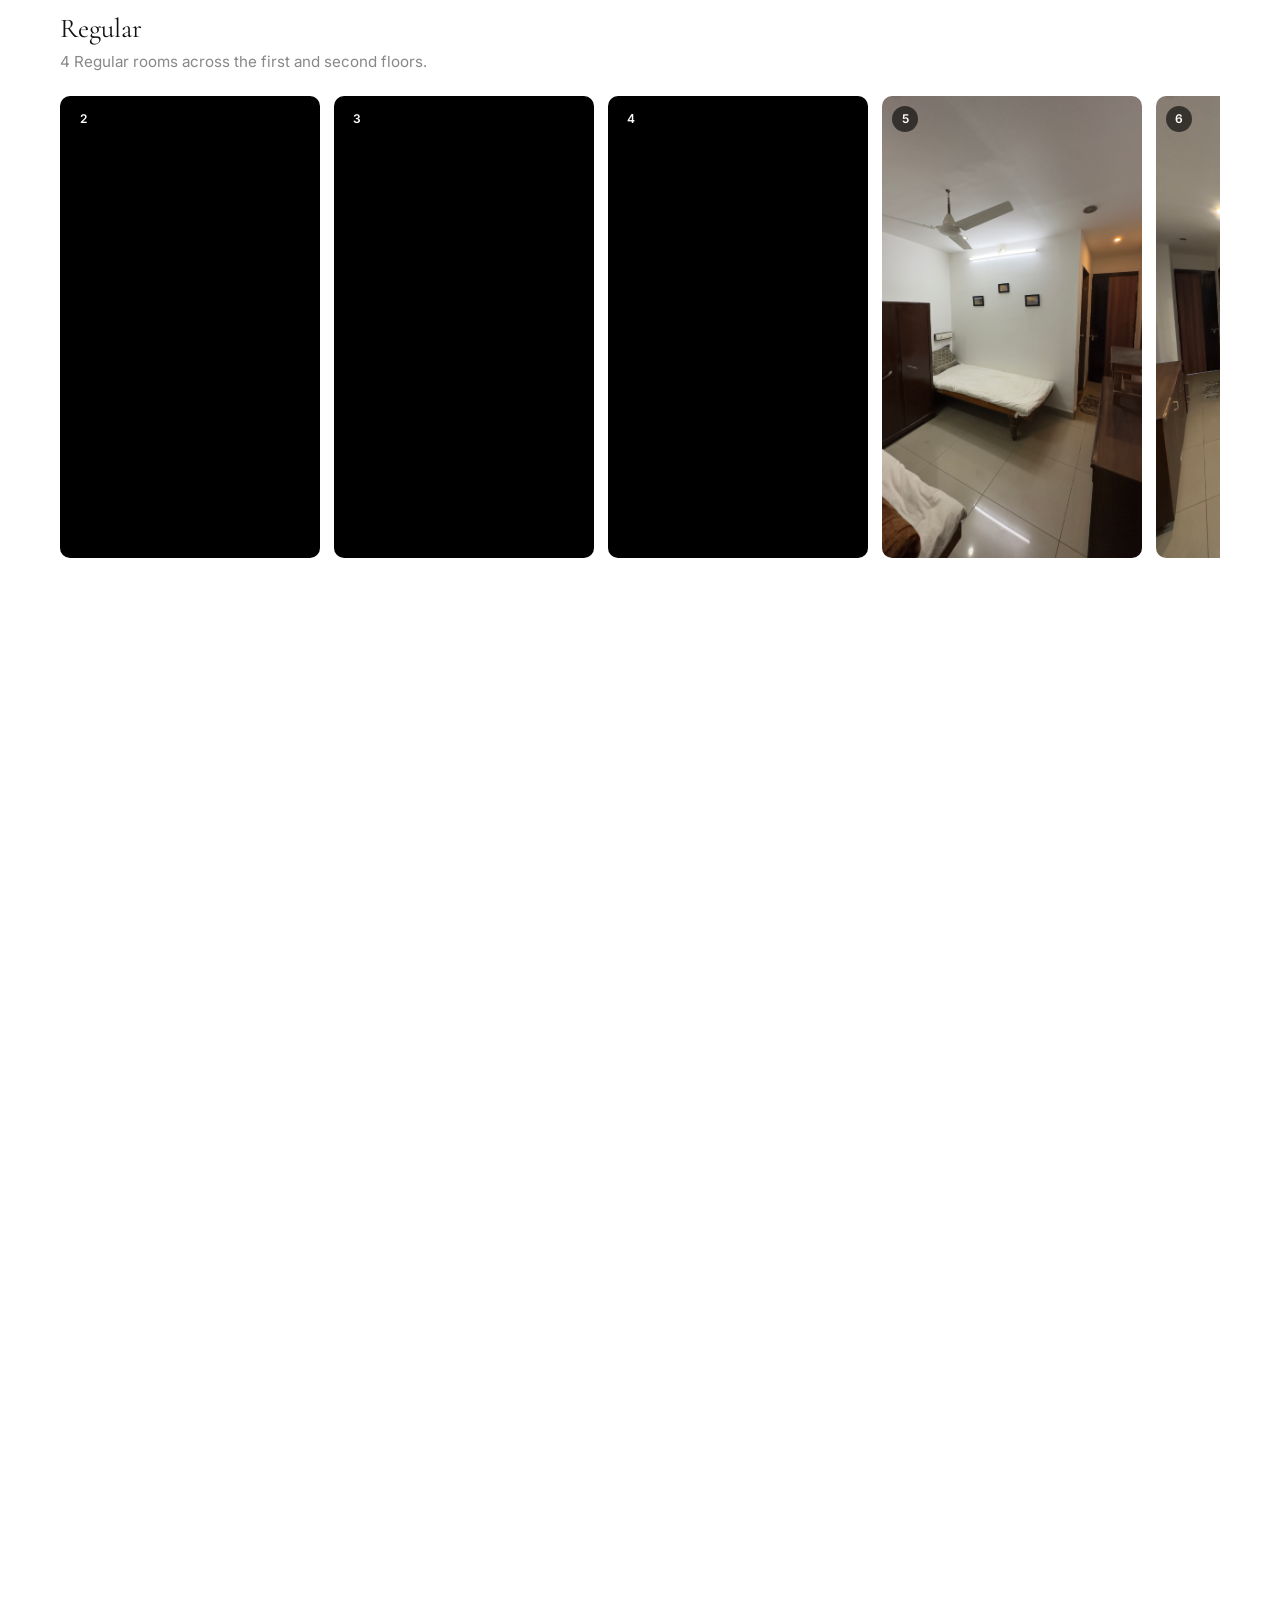
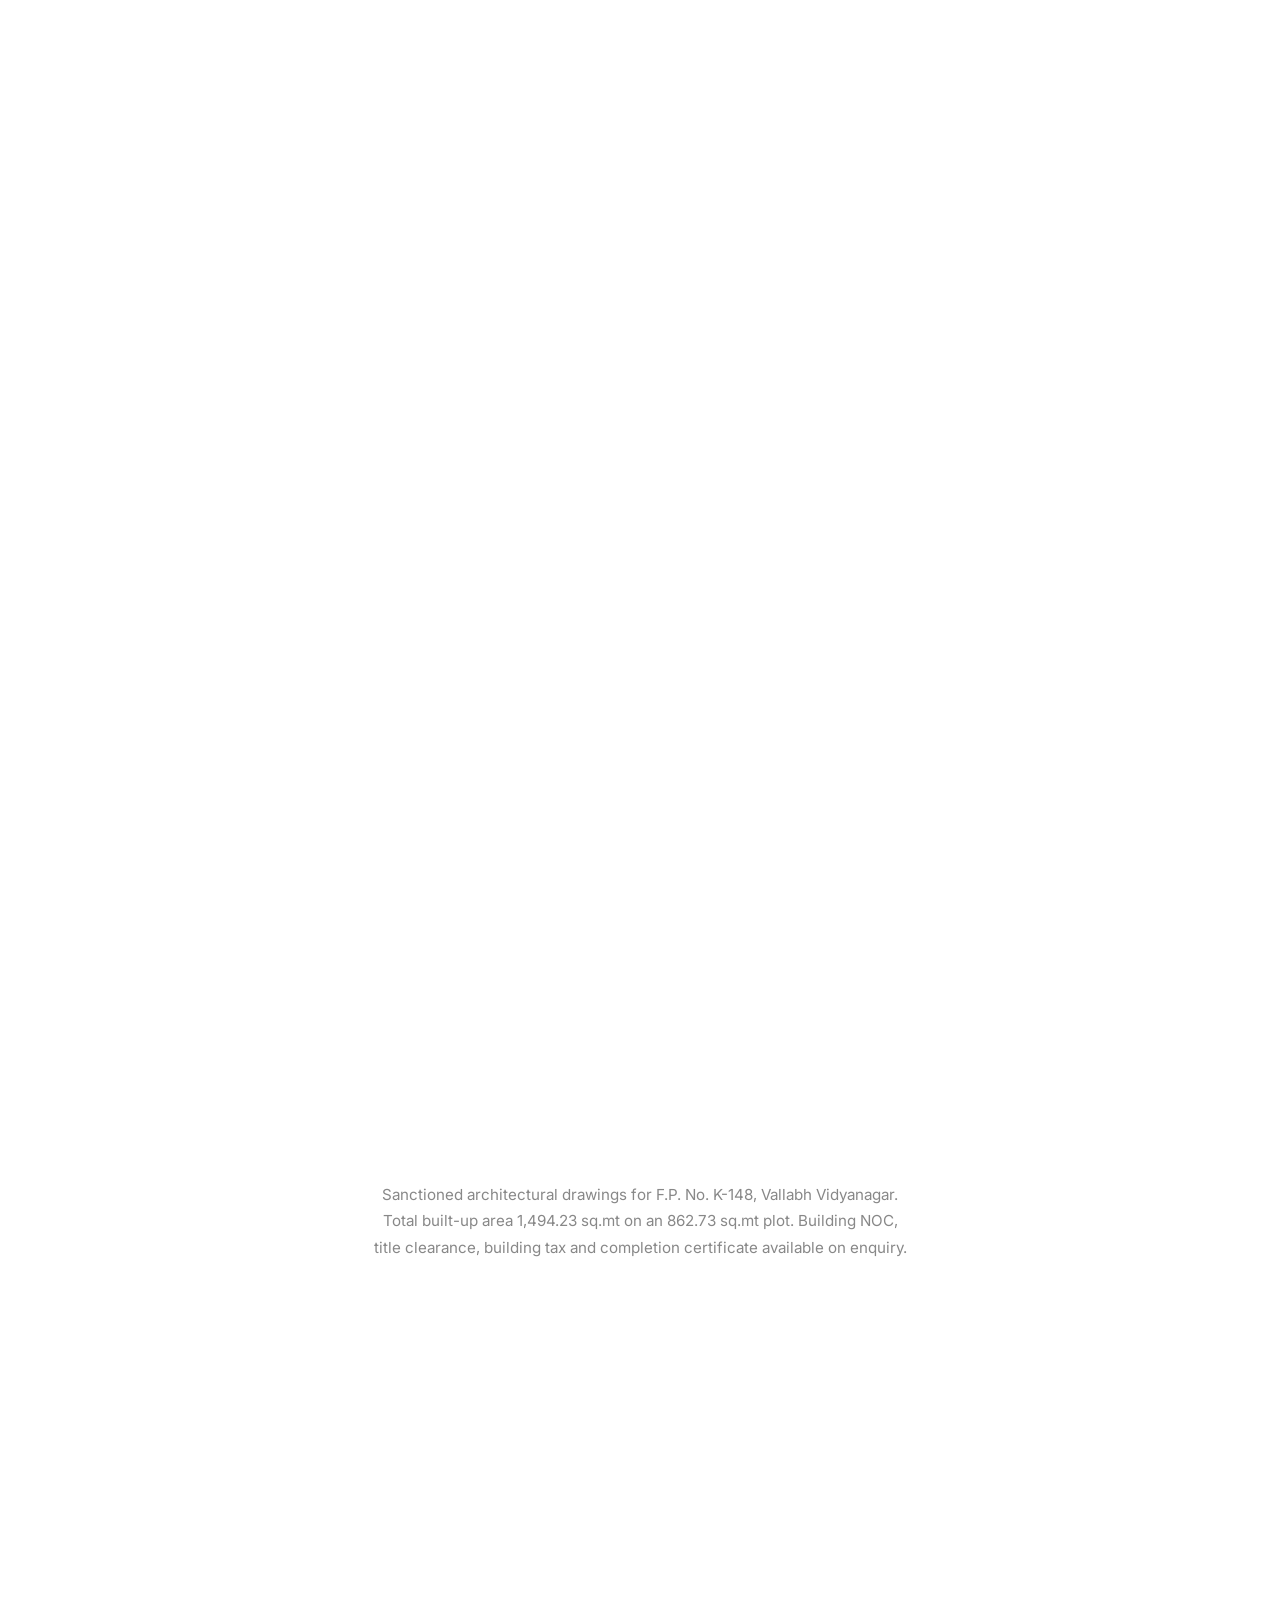
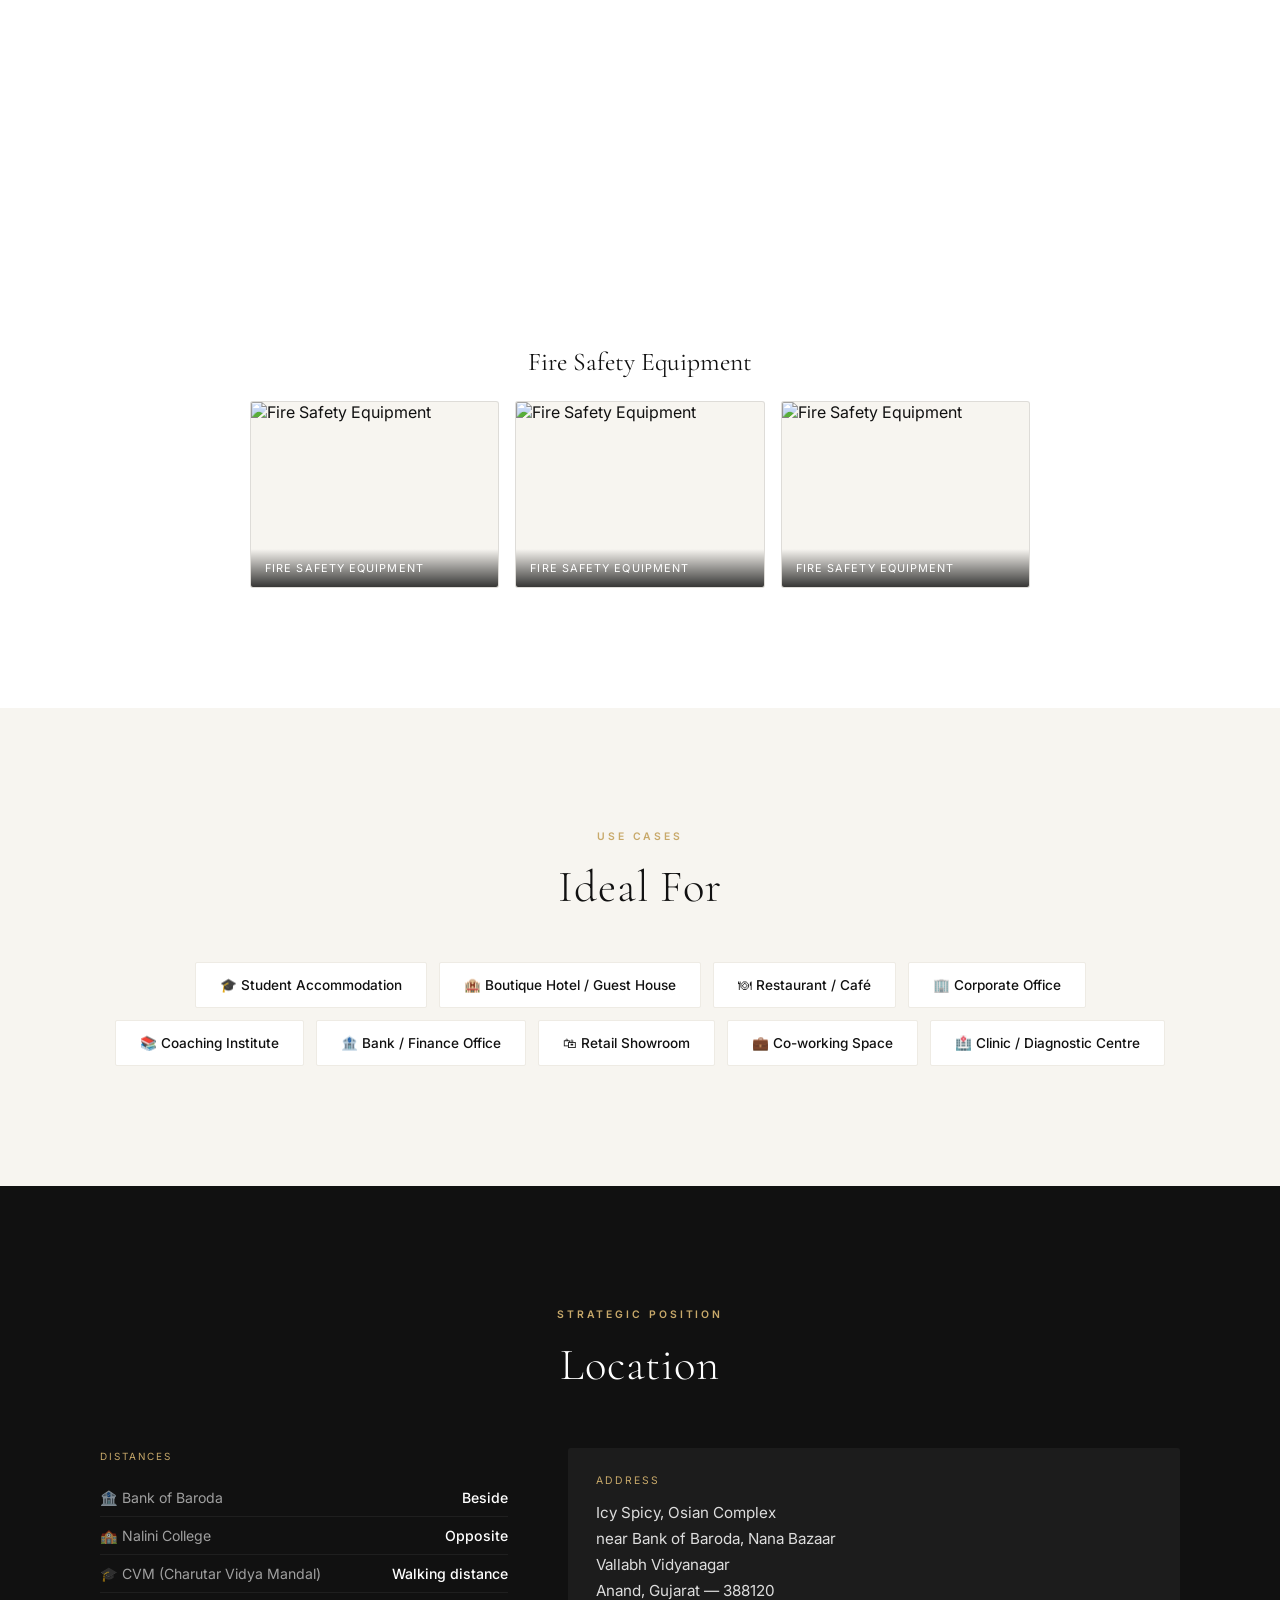
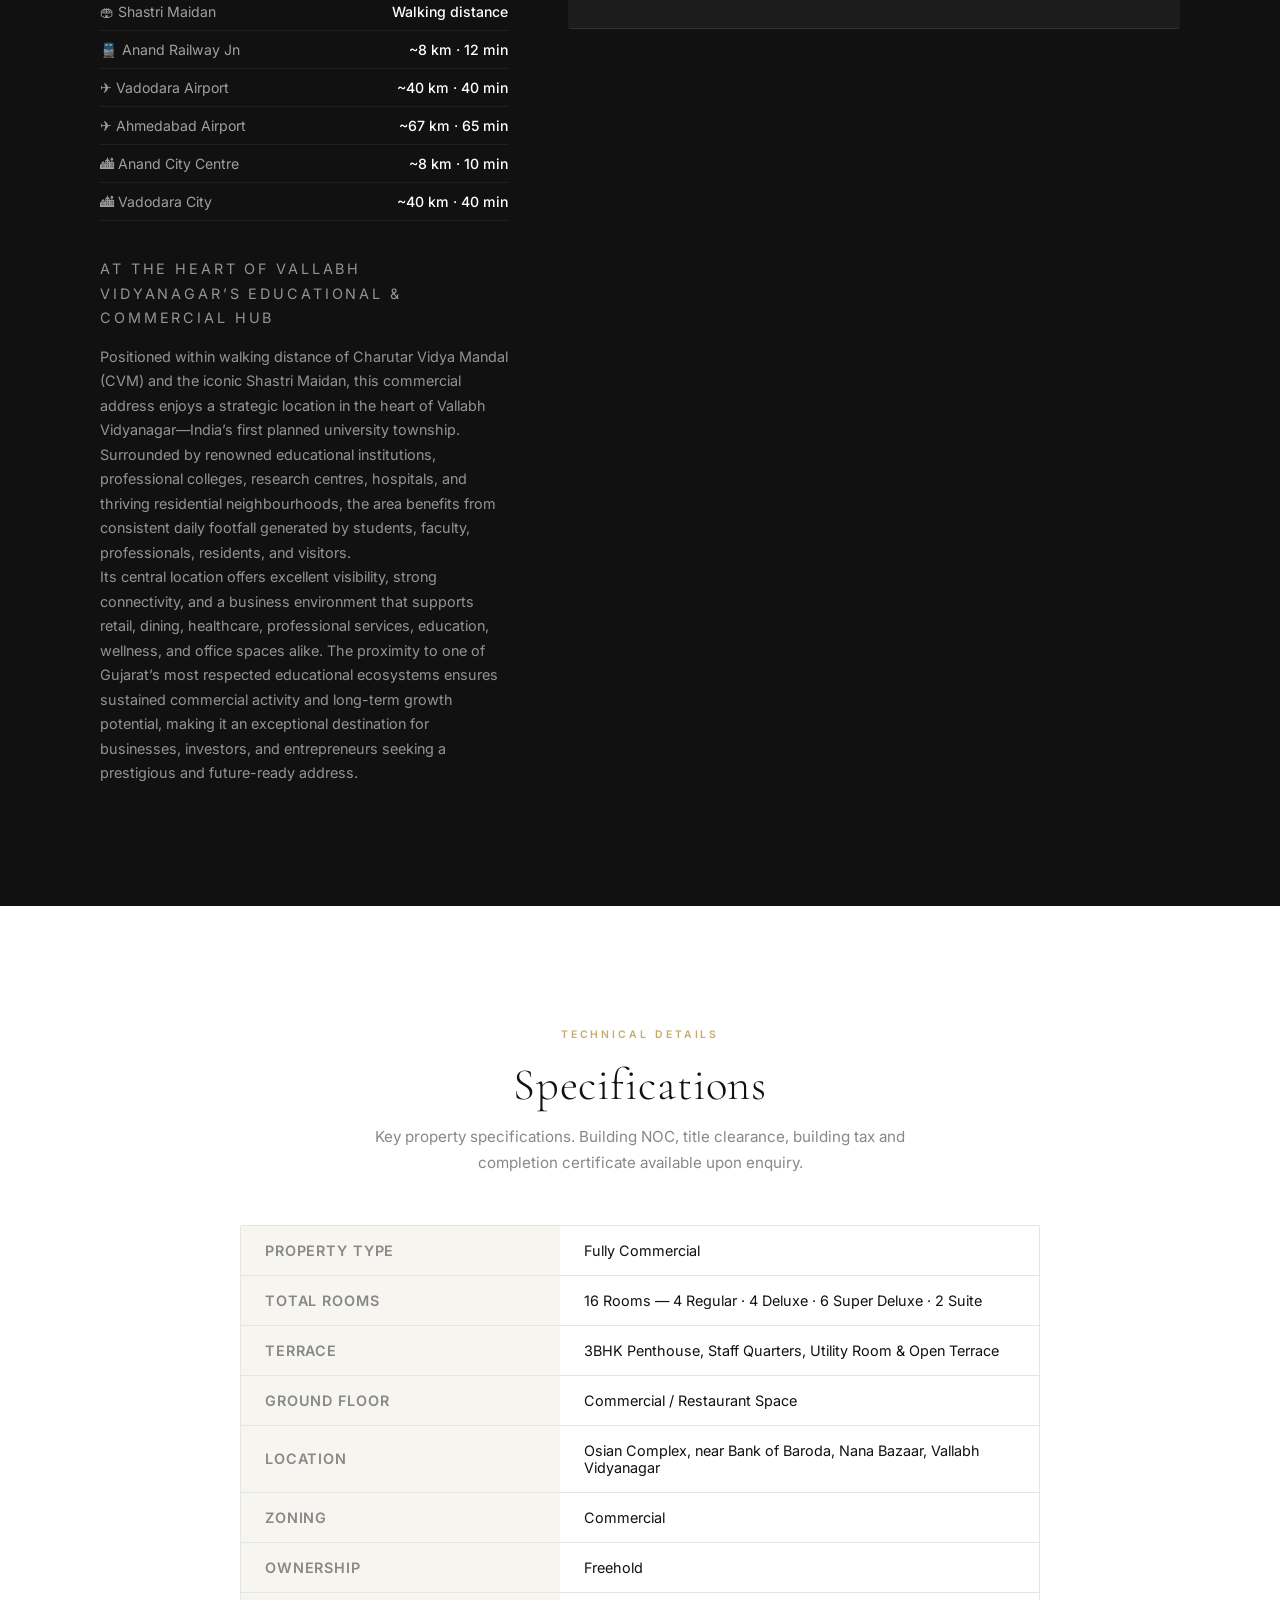
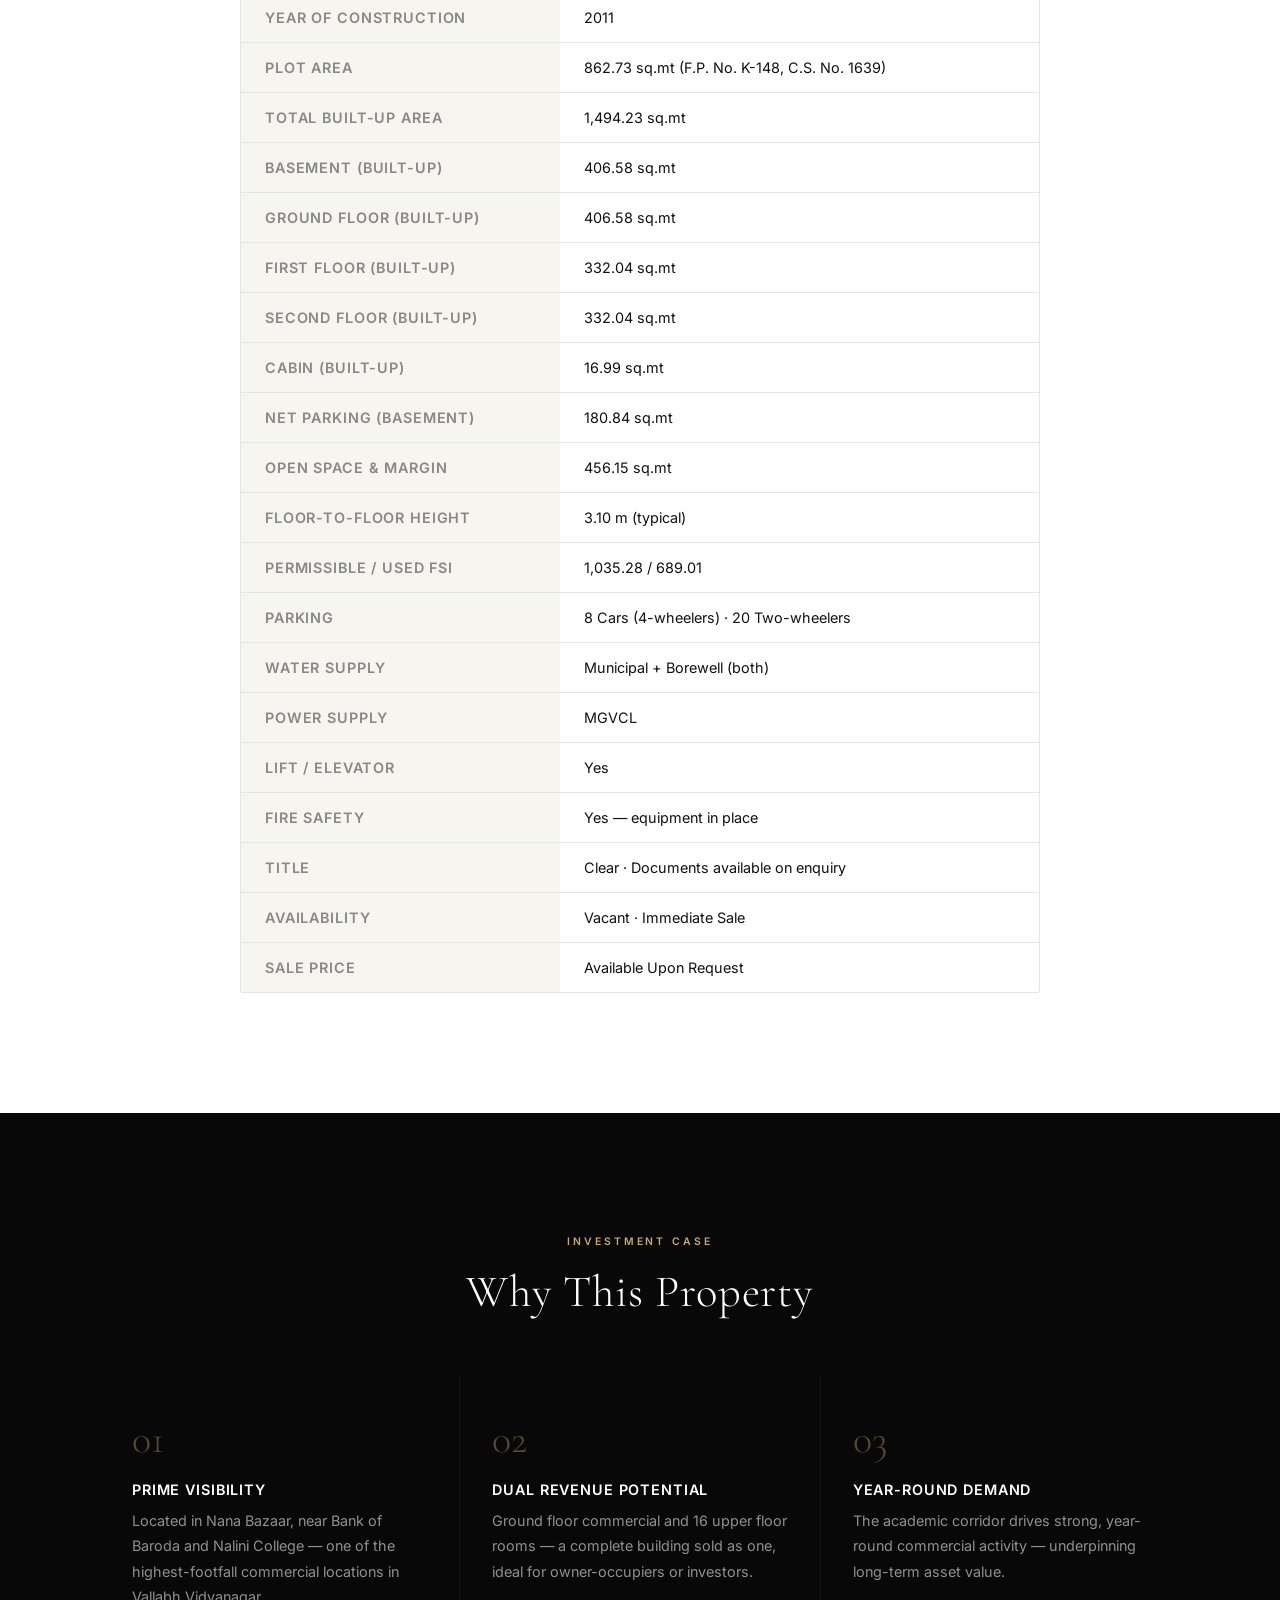
==== commit 89ca1294: "Ground floor: add ground-floor video before restaurant hall" ====
--- a/index.html
+++ b/index.html
@@ -115,14 +115,15 @@
           <figcaption>Ground Floor — Floor Plan</figcaption>
         </figure>
         <div class="rt-reel">
-          <figure class="rt-slide"><video class="rt-video" muted playsinline loop preload="metadata"><source src="videos/hero-restaurant-hall.mp4" type="video/mp4"></video><span class="rt-num">1</span></figure>
-          <a class="rt-slide" href="images/ground/resto-hall-2.jpg" target="_blank"><img src="images/ground/resto-hall-2.jpg" alt="" loading="lazy"><span class="rt-num">2</span></a>
-          <a class="rt-slide" href="images/ground/resto-hall-3.jpg" target="_blank"><img src="images/ground/resto-hall-3.jpg" alt="" loading="lazy"><span class="rt-num">3</span></a>
-          <a class="rt-slide" href="images/ground/resto-hall-4.jpg" target="_blank"><img src="images/ground/resto-hall-4.jpg" alt="" loading="lazy"><span class="rt-num">4</span></a>
-          <a class="rt-slide" href="images/ground/resto-hall-5.jpg" target="_blank"><img src="images/ground/resto-hall-5.jpg" alt="" loading="lazy"><span class="rt-num">5</span></a>
-          <a class="rt-slide" href="images/ground/resto-hall-6.jpg" target="_blank"><img src="images/ground/resto-hall-6.jpg" alt="" loading="lazy"><span class="rt-num">6</span></a>
-          <a class="rt-slide" href="images/ground/resto-hall-7.jpg" target="_blank"><img src="images/ground/resto-hall-7.jpg" alt="" loading="lazy"><span class="rt-num">7</span></a>
-          <a class="rt-slide" href="images/ground/resto-hall.jpg" target="_blank"><img src="images/ground/resto-hall.jpg" alt="" loading="lazy"><span class="rt-num">8</span></a>
+          <figure class="rt-slide"><video class="rt-video" muted playsinline loop preload="metadata"><source src="videos/ground-floor.mp4" type="video/mp4"></video><span class="rt-num">1</span></figure>
+          <figure class="rt-slide"><video class="rt-video" muted playsinline loop preload="metadata"><source src="videos/hero-restaurant-hall.mp4" type="video/mp4"></video><span class="rt-num">2</span></figure>
+          <a class="rt-slide" href="images/ground/resto-hall-2.jpg" target="_blank"><img src="images/ground/resto-hall-2.jpg" alt="" loading="lazy"><span class="rt-num">3</span></a>
+          <a class="rt-slide" href="images/ground/resto-hall-3.jpg" target="_blank"><img src="images/ground/resto-hall-3.jpg" alt="" loading="lazy"><span class="rt-num">4</span></a>
+          <a class="rt-slide" href="images/ground/resto-hall-4.jpg" target="_blank"><img src="images/ground/resto-hall-4.jpg" alt="" loading="lazy"><span class="rt-num">5</span></a>
+          <a class="rt-slide" href="images/ground/resto-hall-5.jpg" target="_blank"><img src="images/ground/resto-hall-5.jpg" alt="" loading="lazy"><span class="rt-num">6</span></a>
+          <a class="rt-slide" href="images/ground/resto-hall-6.jpg" target="_blank"><img src="images/ground/resto-hall-6.jpg" alt="" loading="lazy"><span class="rt-num">7</span></a>
+          <a class="rt-slide" href="images/ground/resto-hall-7.jpg" target="_blank"><img src="images/ground/resto-hall-7.jpg" alt="" loading="lazy"><span class="rt-num">8</span></a>
+          <a class="rt-slide" href="images/ground/resto-hall.jpg" target="_blank"><img src="images/ground/resto-hall.jpg" alt="" loading="lazy"><span class="rt-num">9</span></a>
         </div>
       </div>
 
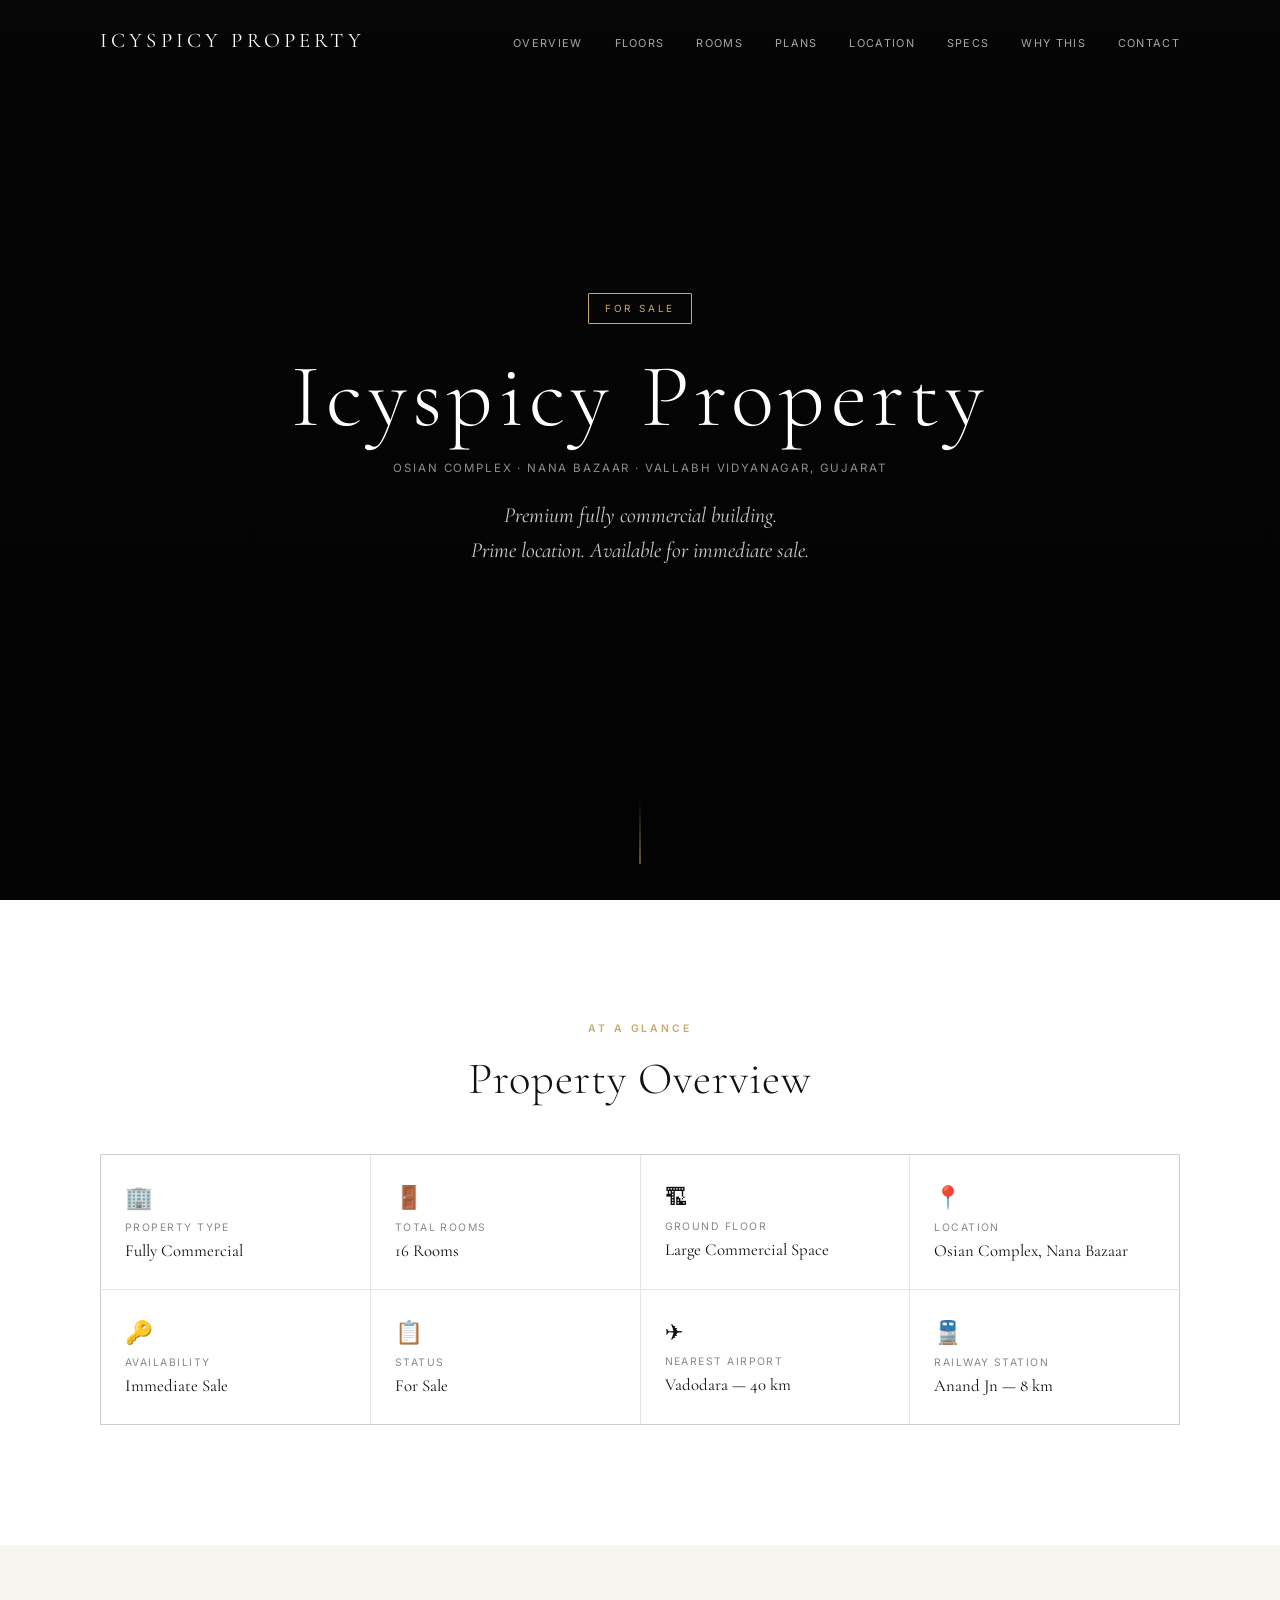
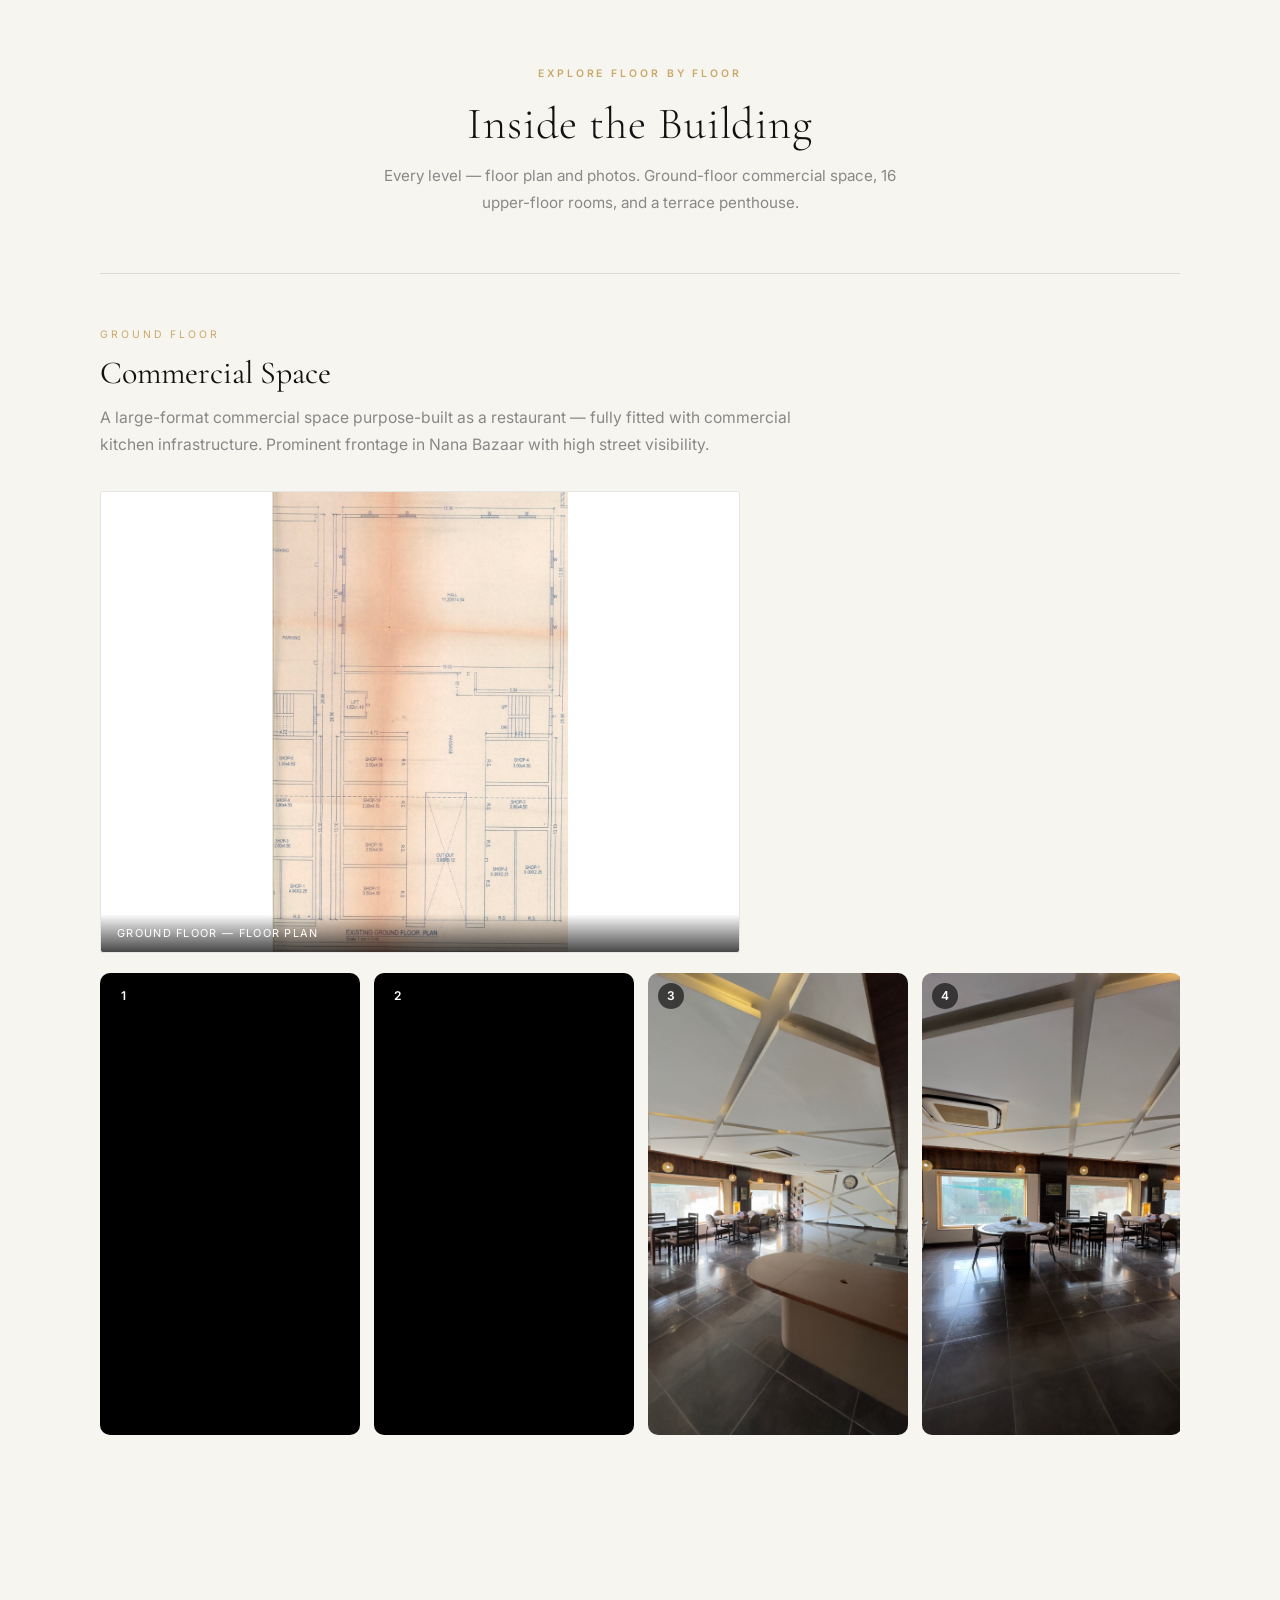
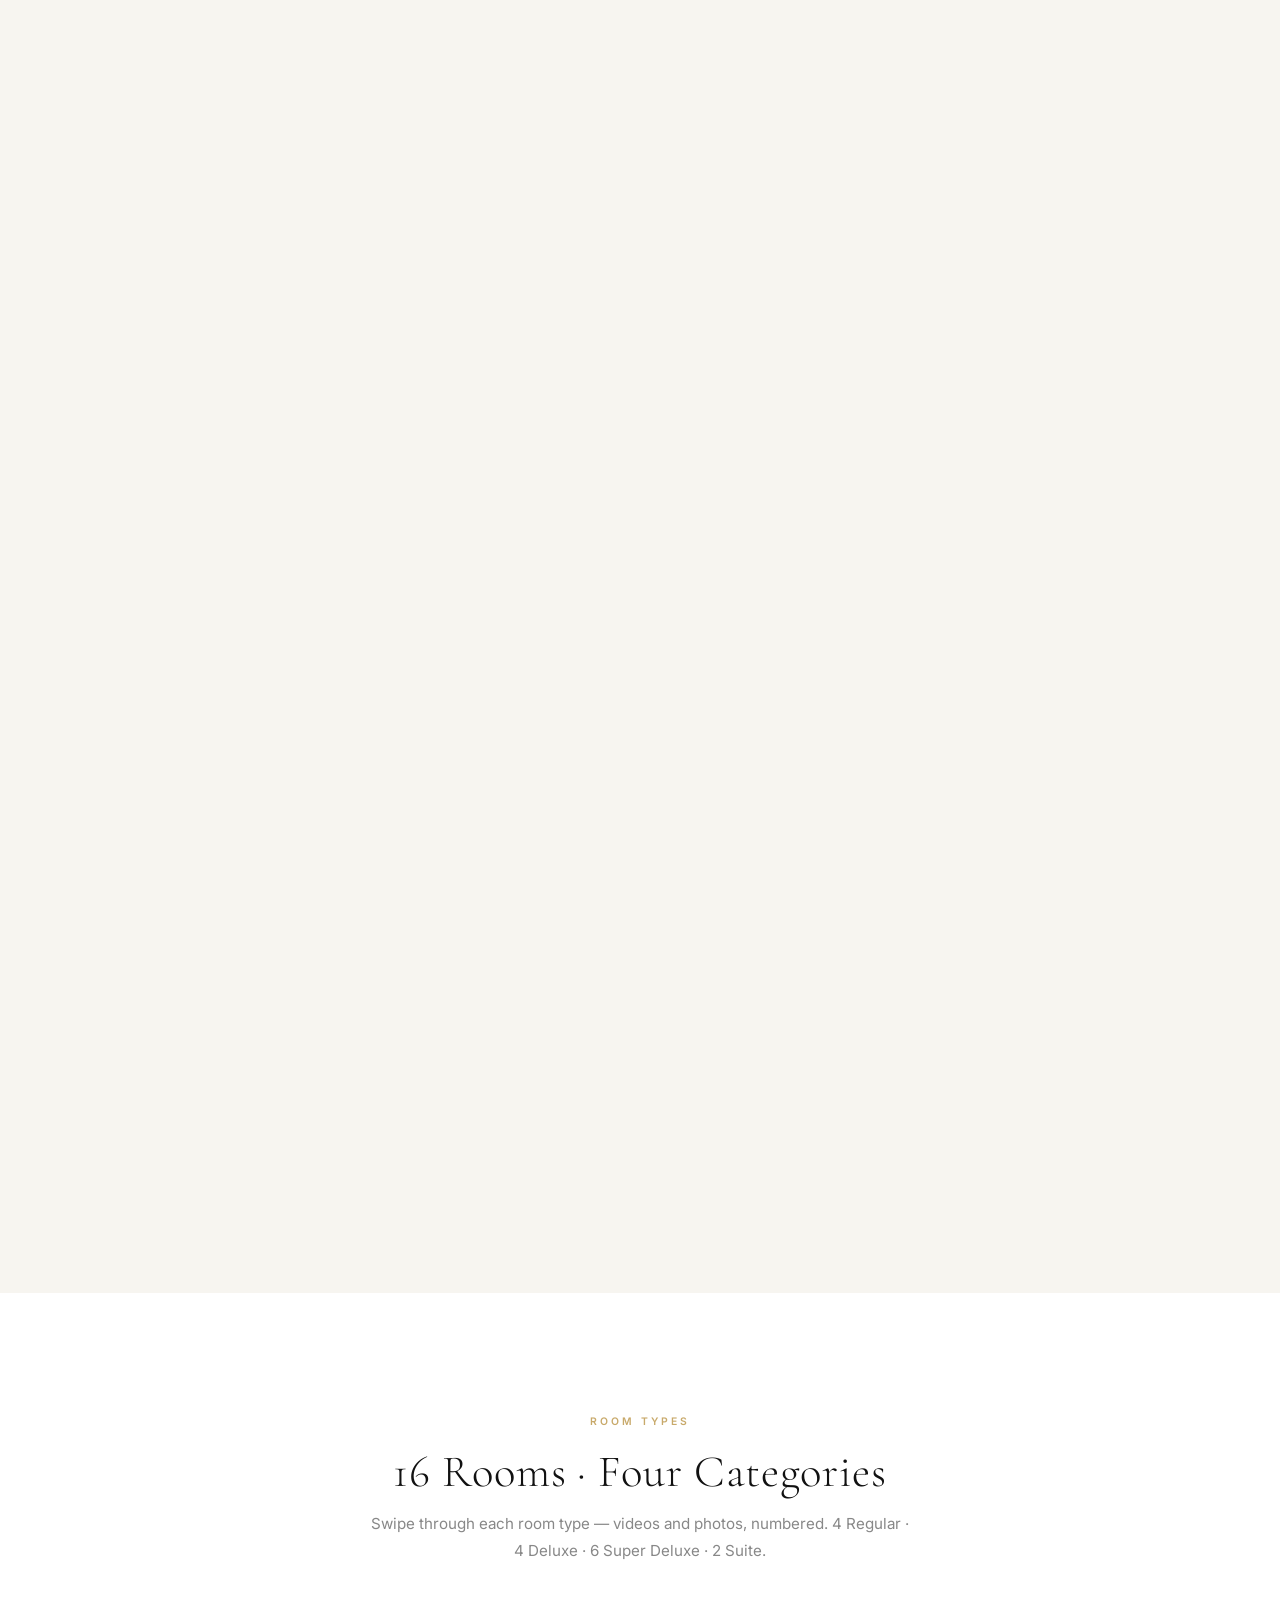
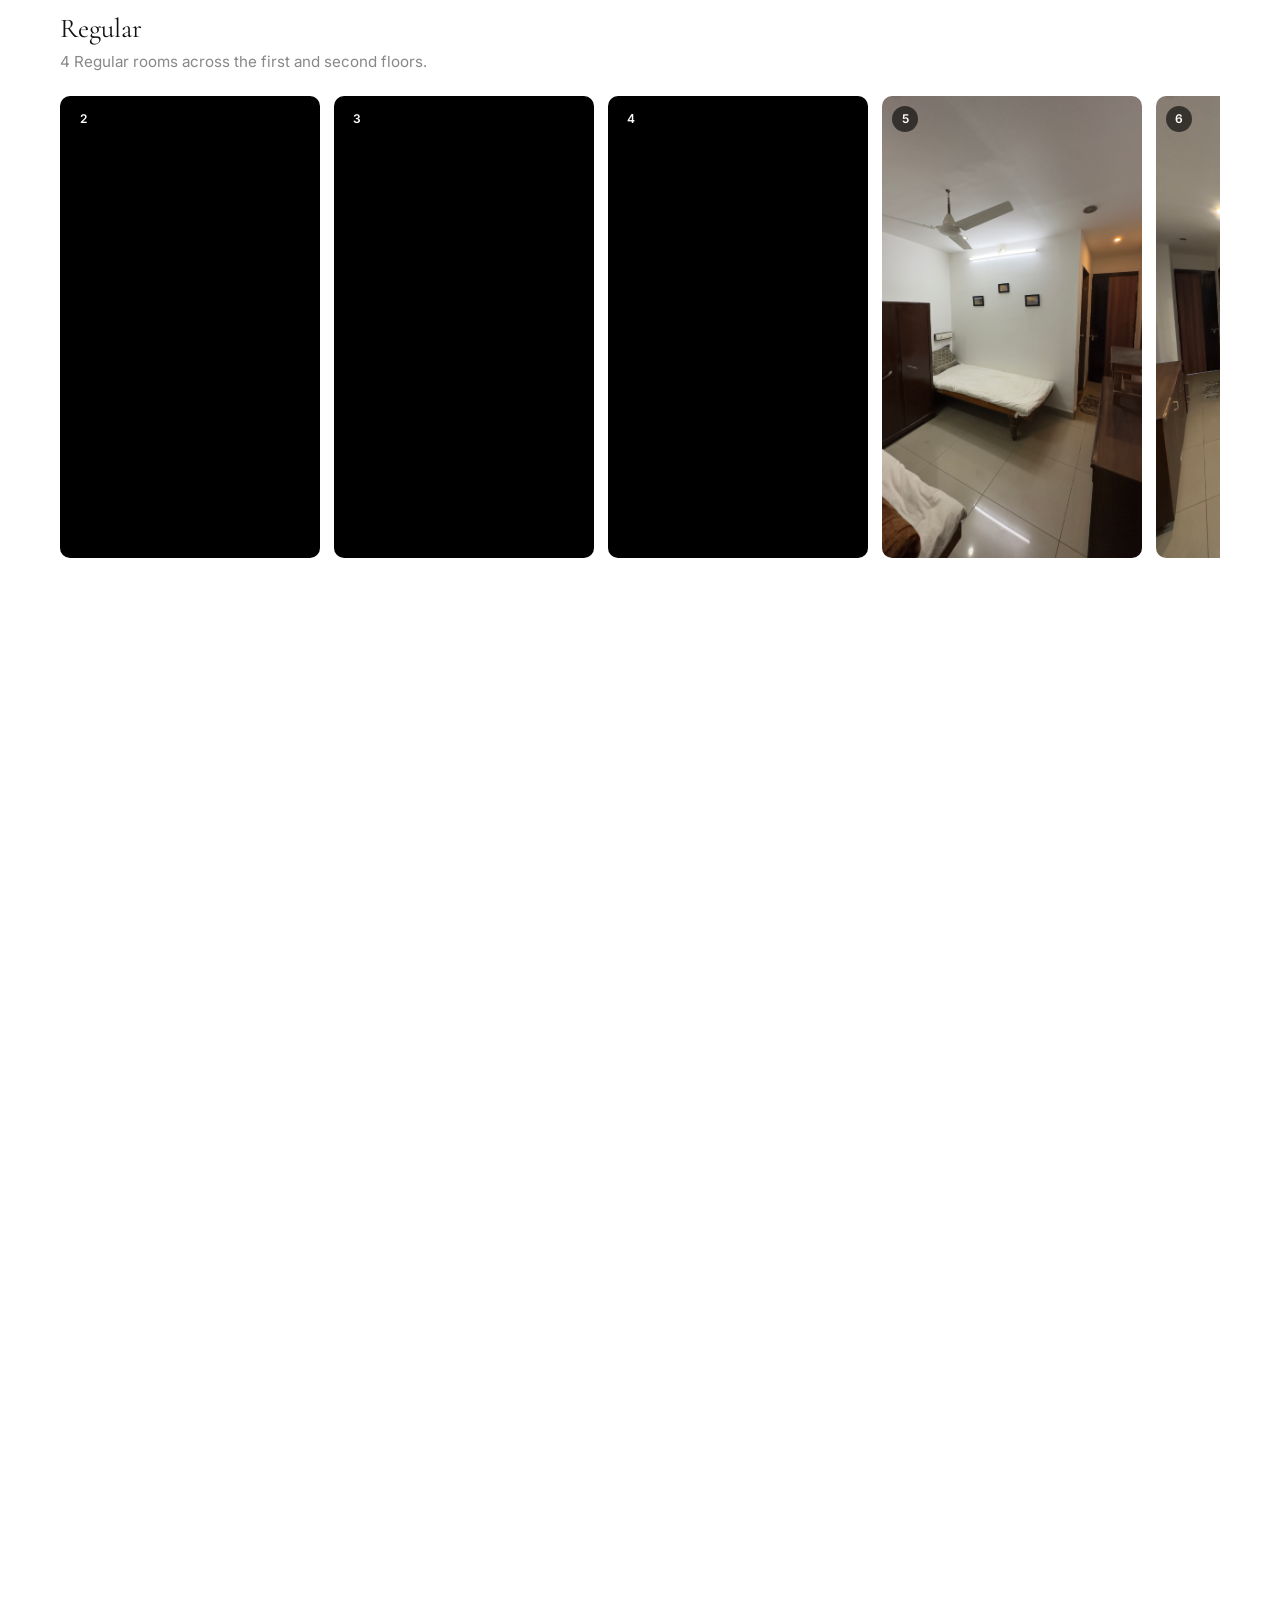
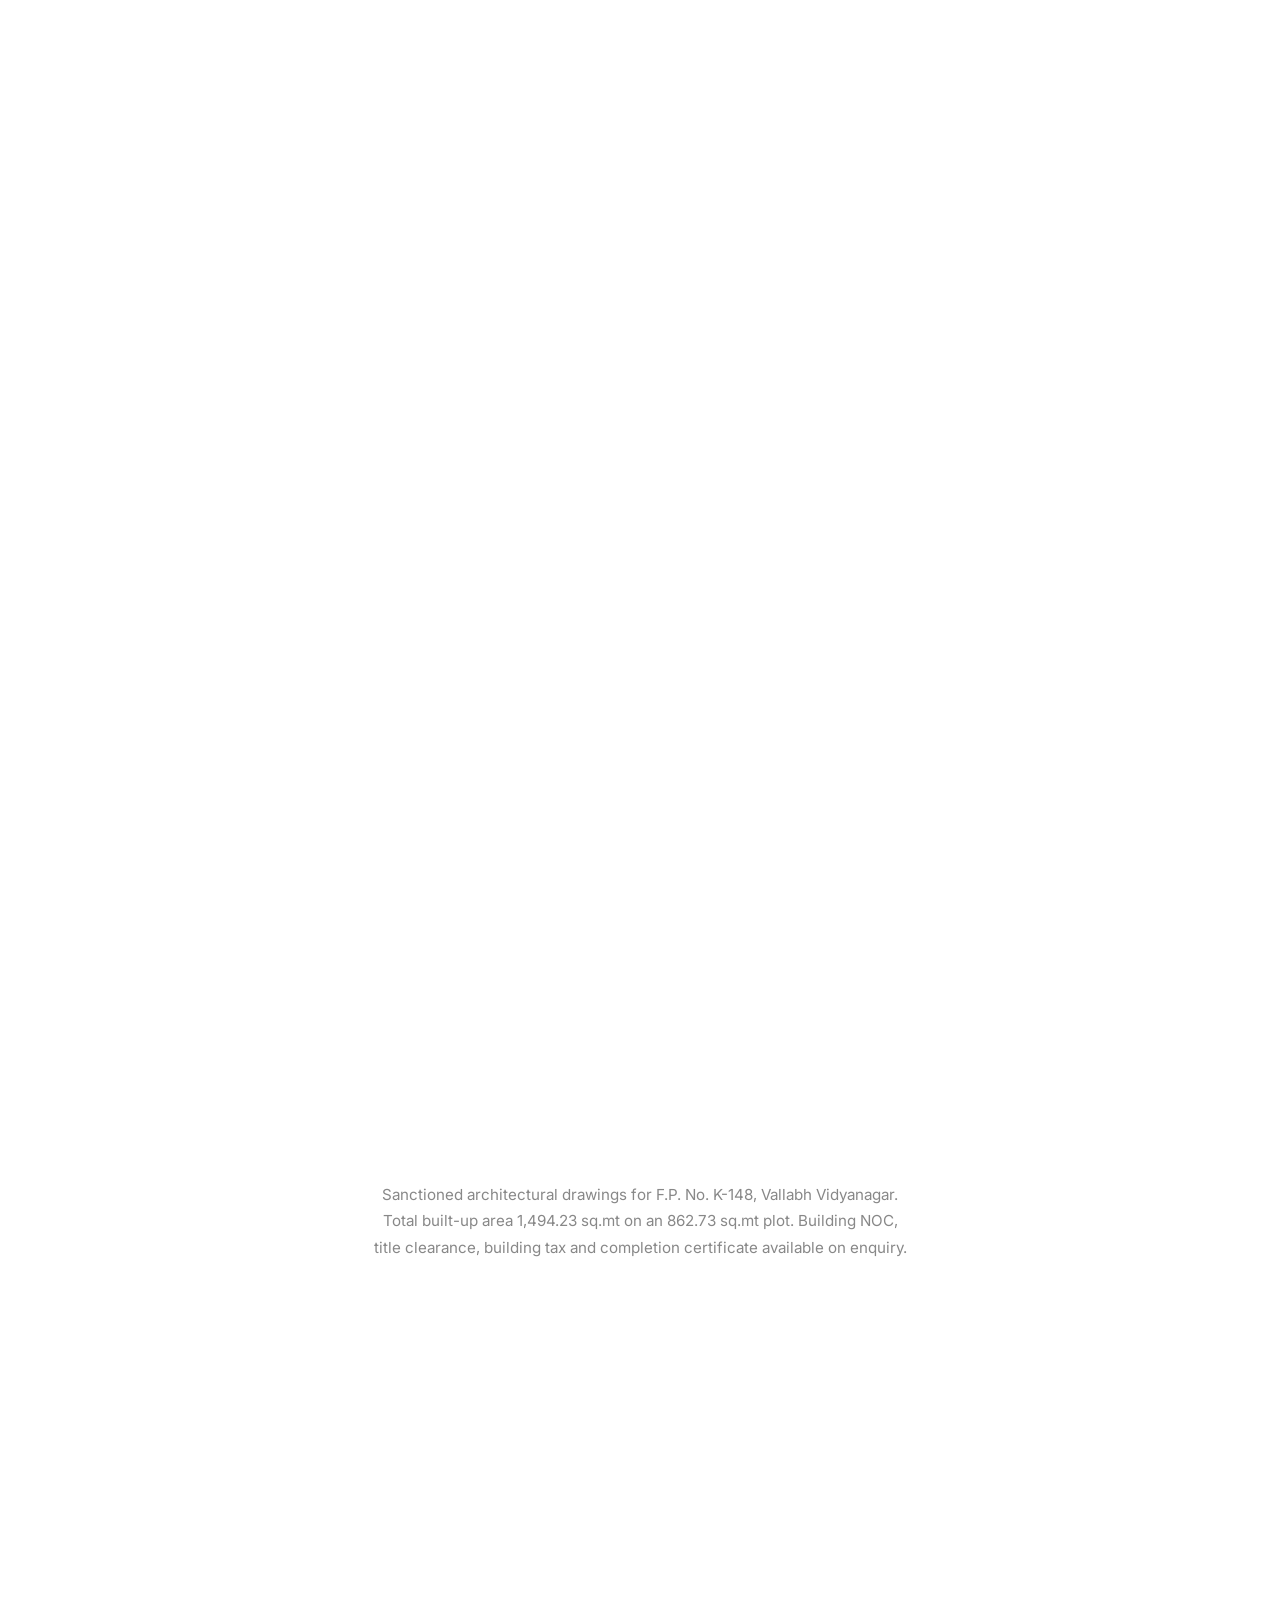
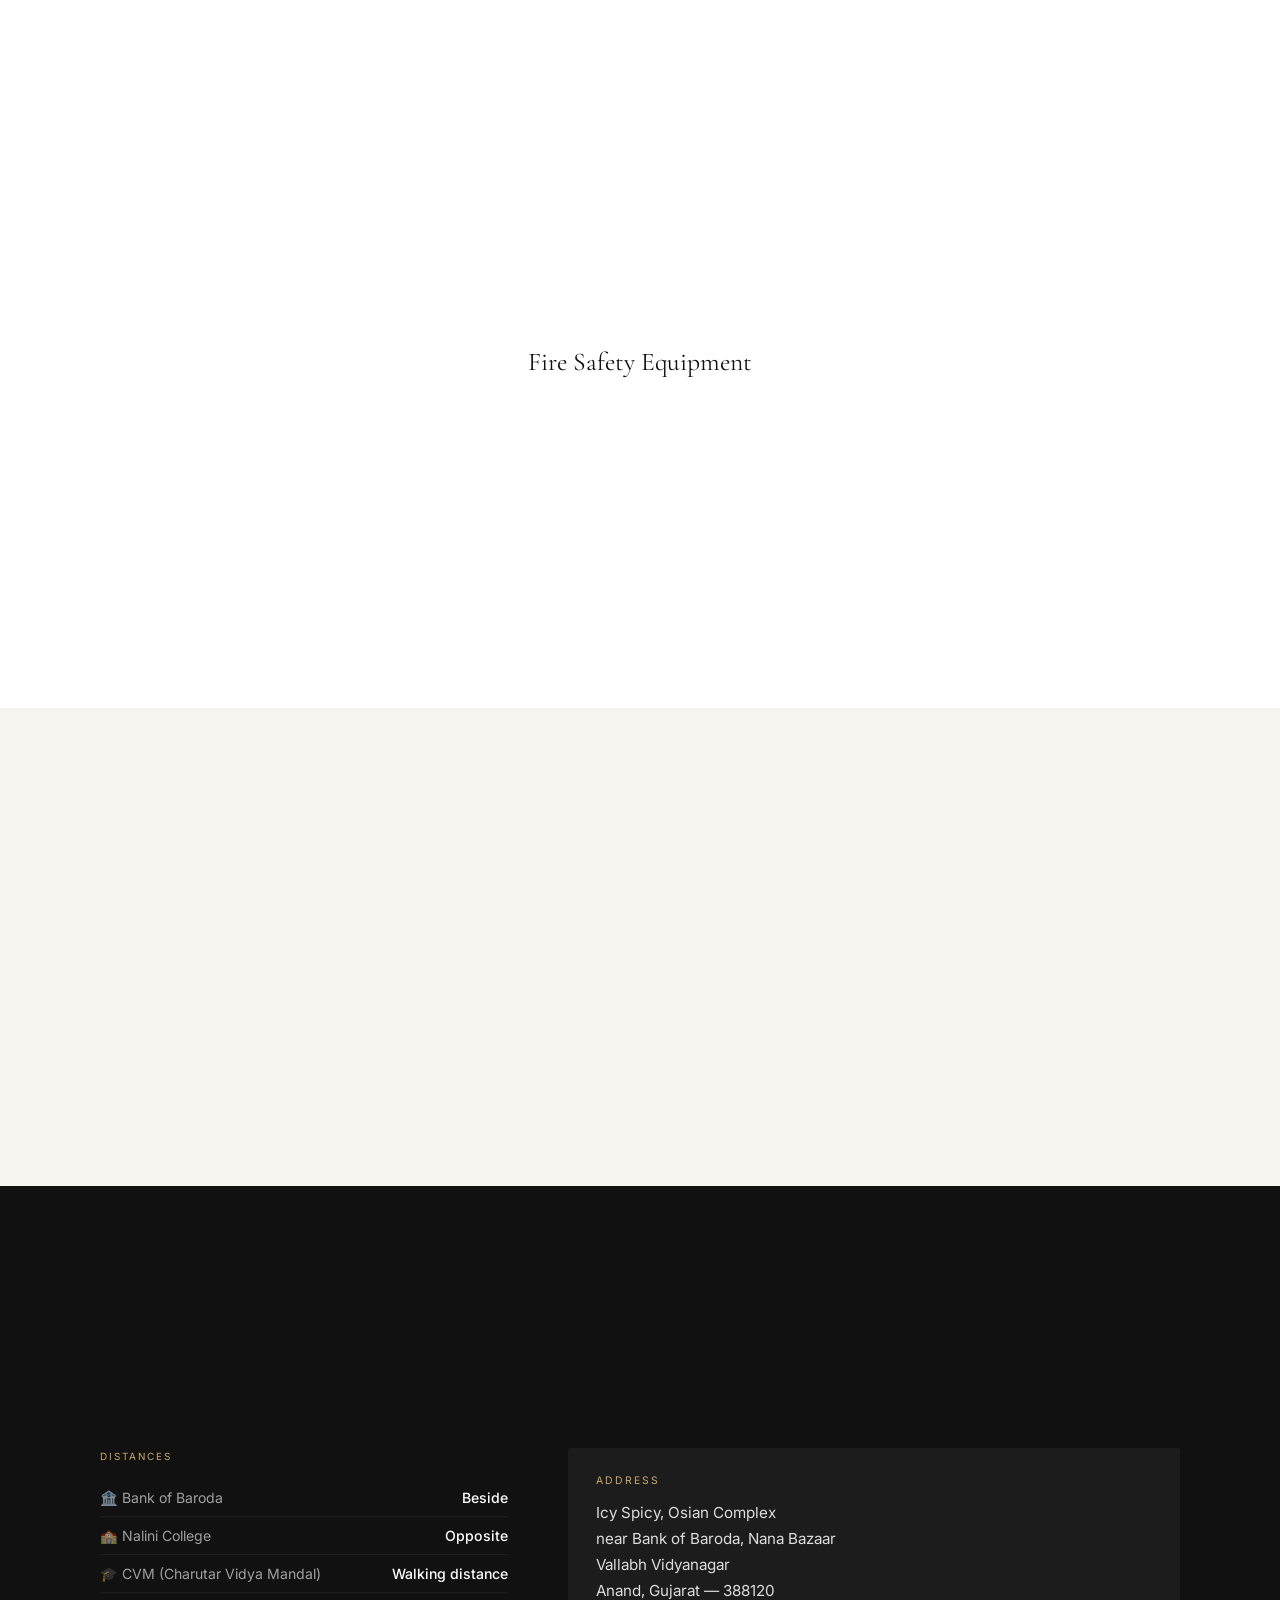
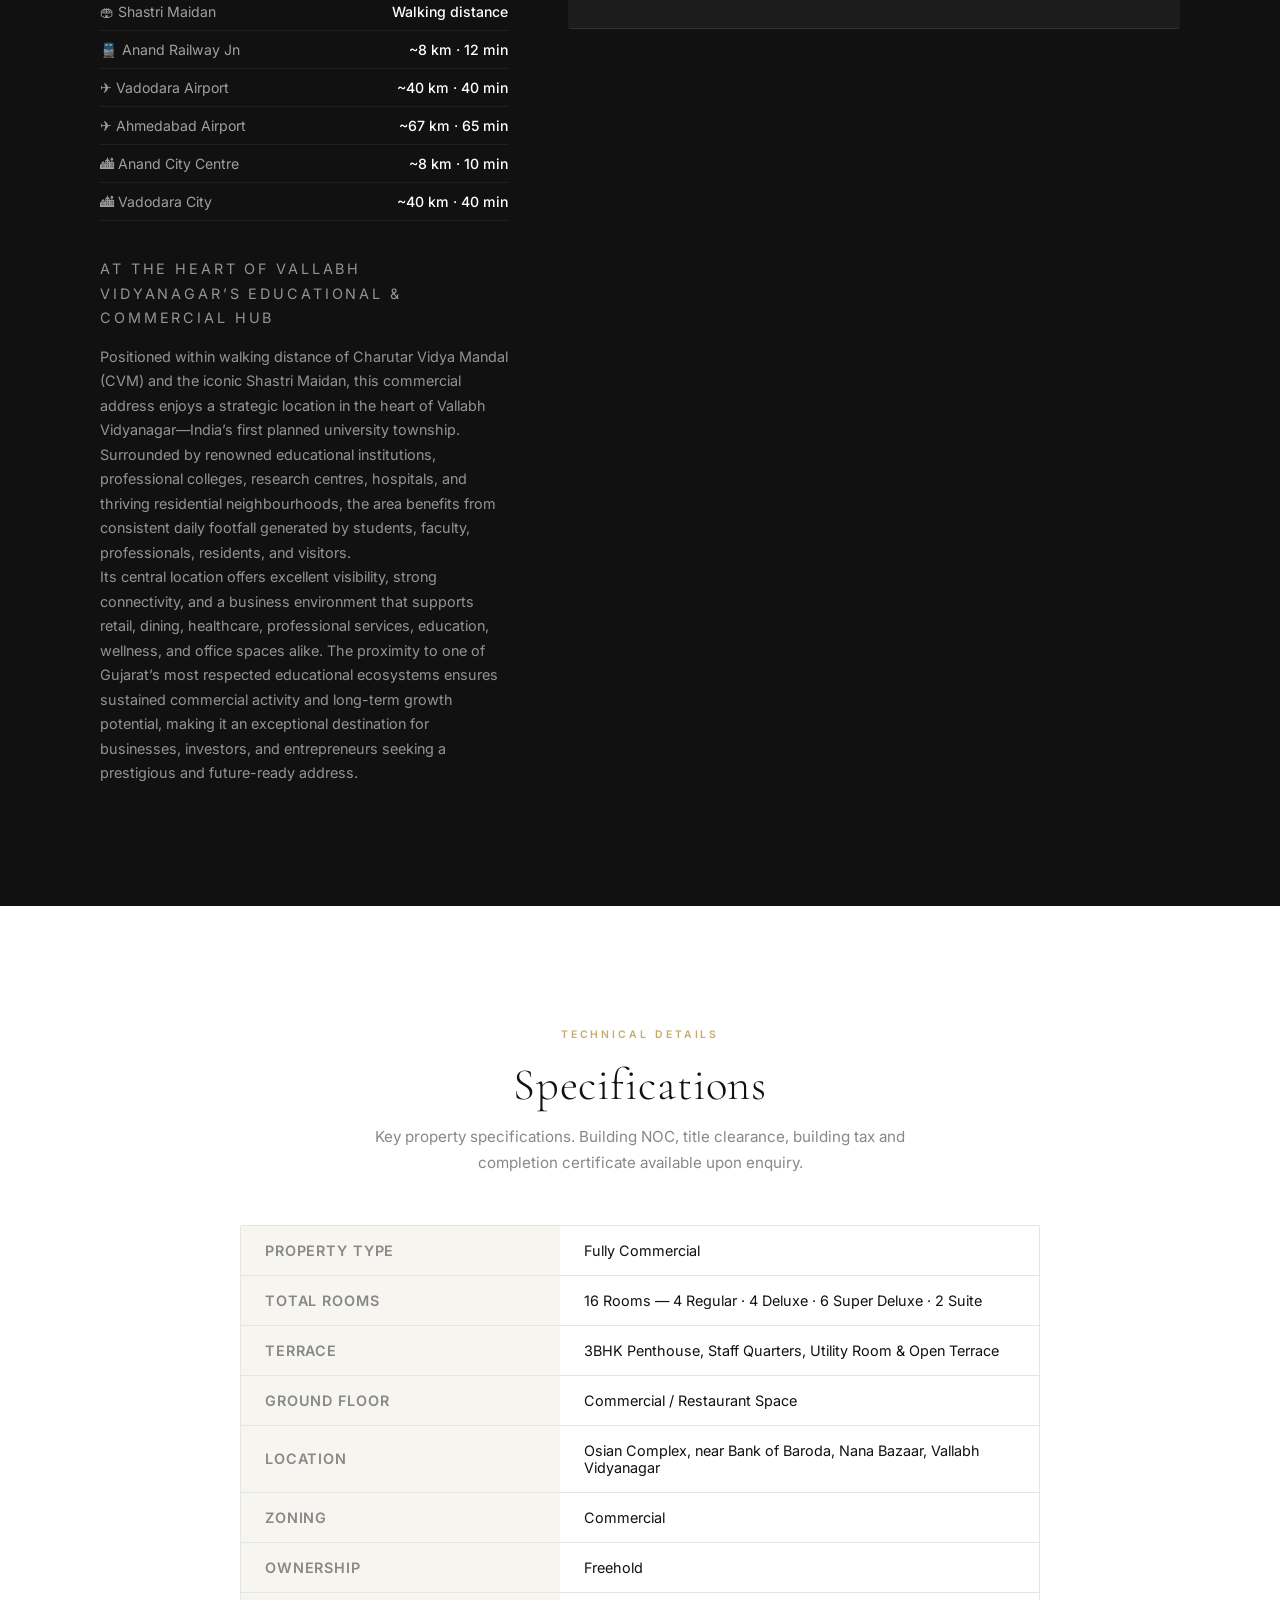
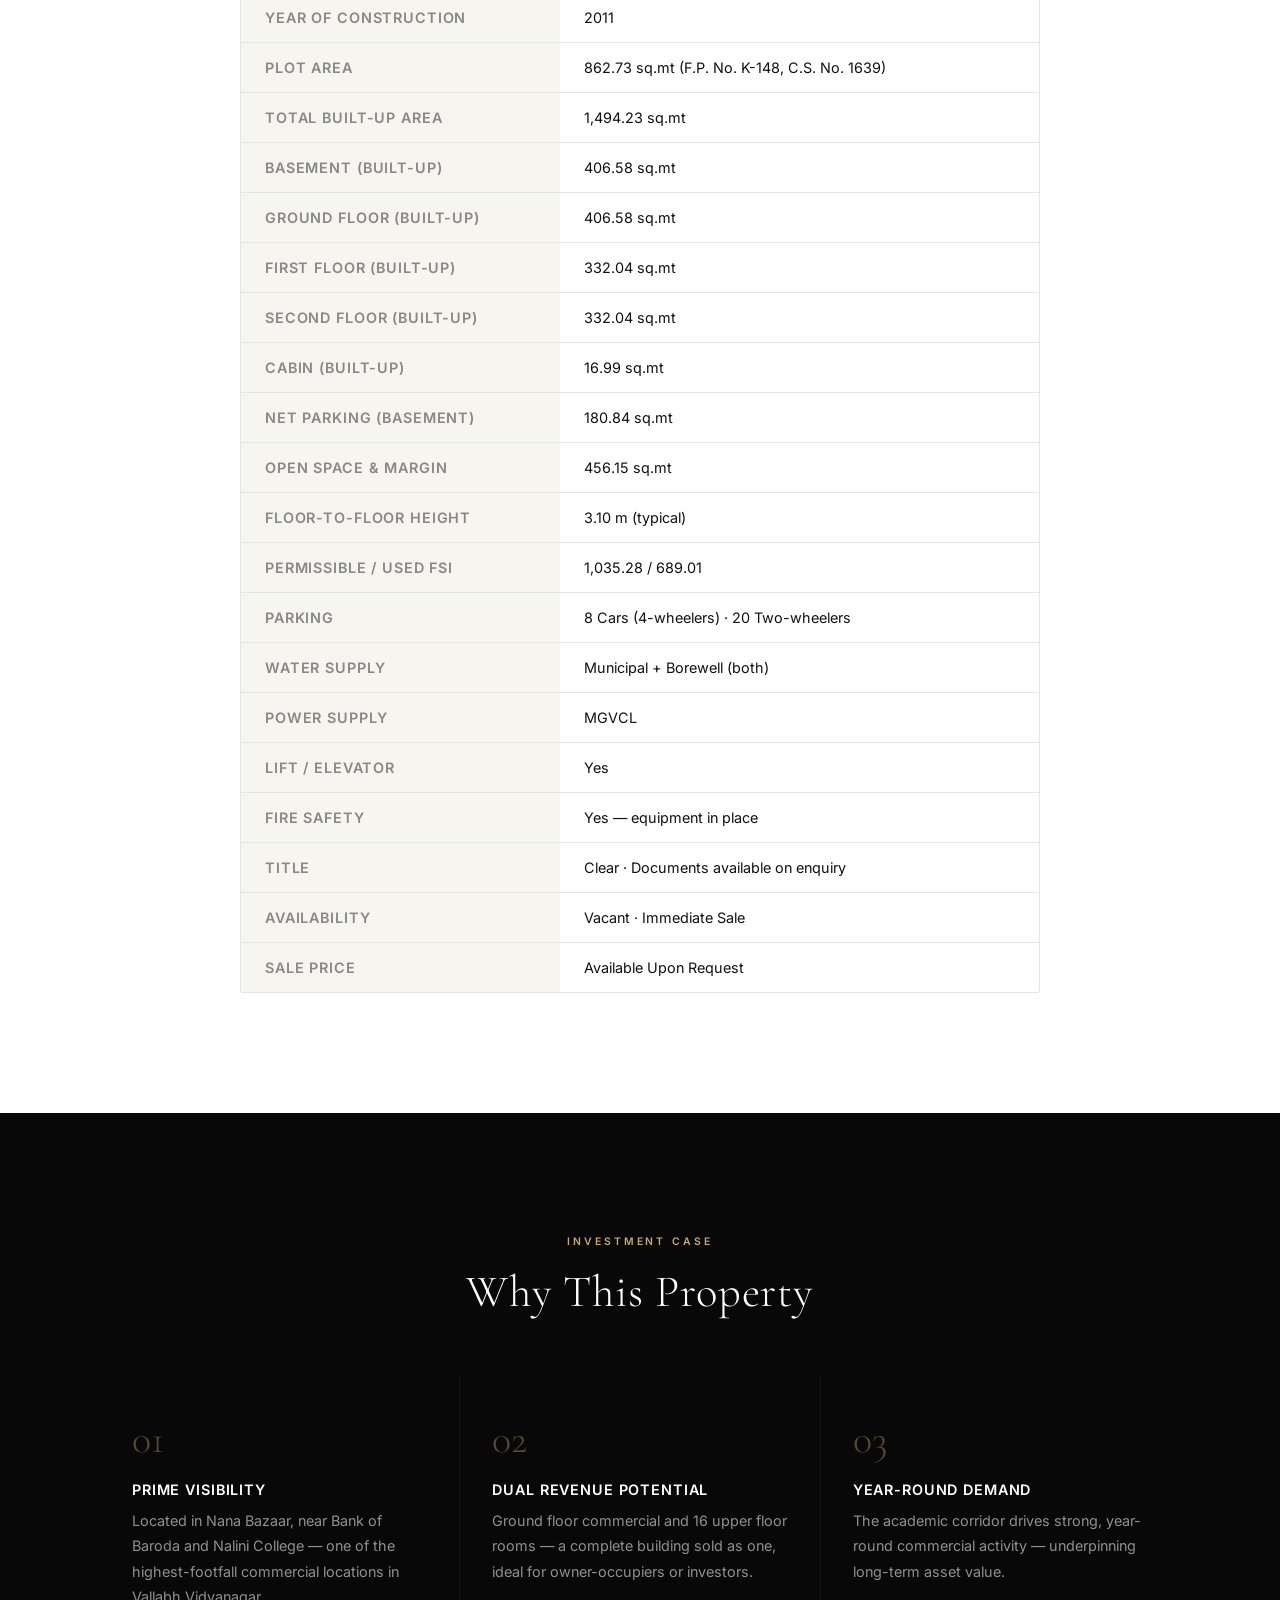
==== commit 4c33200c: "Ground floor video order; rename basement to Parking & Electrical Room" ====
--- a/index.html
+++ b/index.html
@@ -210,8 +210,8 @@
       <div class="floor-block" id="floor-basement">
         <div class="floor-head">
           <span class="floor-num">Basement</span>
-          <h3>Storage & Utility</h3>
-          <p>Lower-level space suitable for storage, utility, or parking support.</p>
+          <h3>Parking & Electrical Room</h3>
+          <p>Lower-level space with parking and the building's electrical room.</p>
         </div>
         <figure class="floor-plan solo">
           <img src="images/basement/existing-basement-plan.jpg" alt="Basement plan" loading="lazy">
